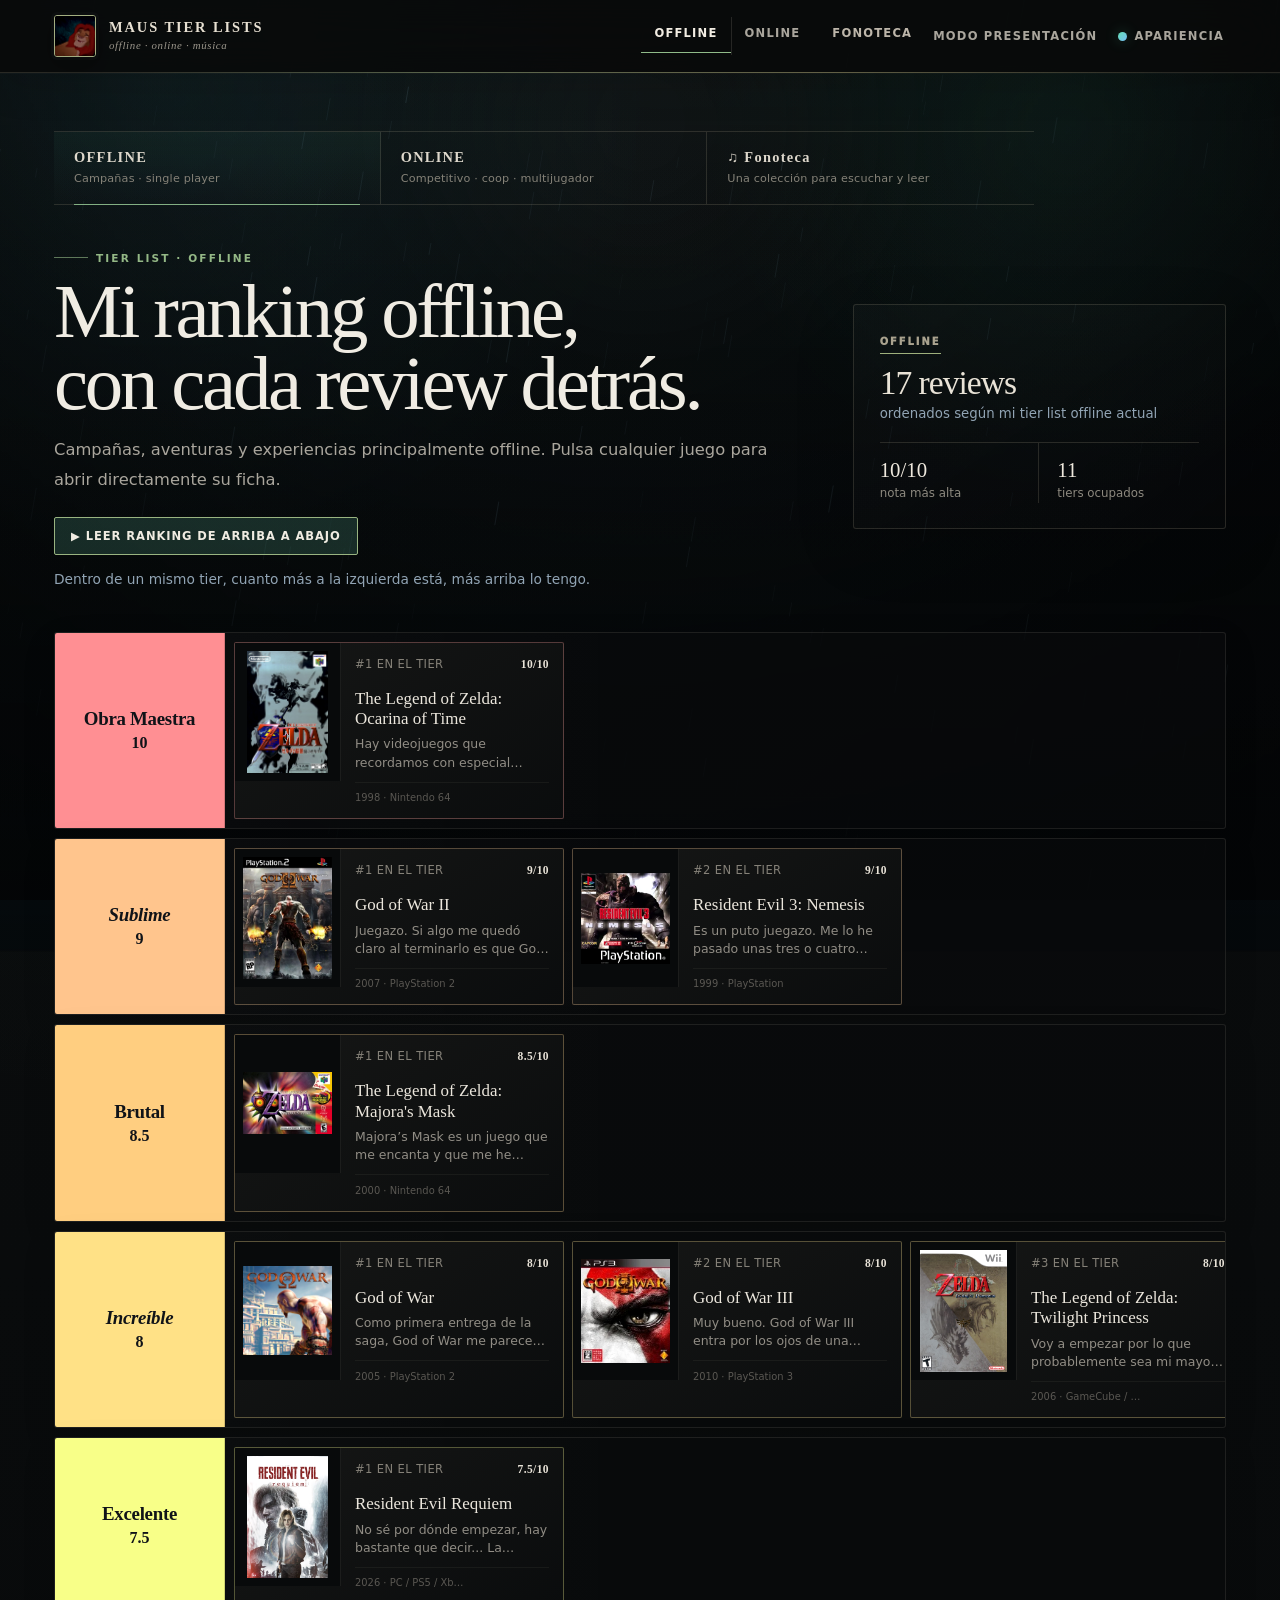
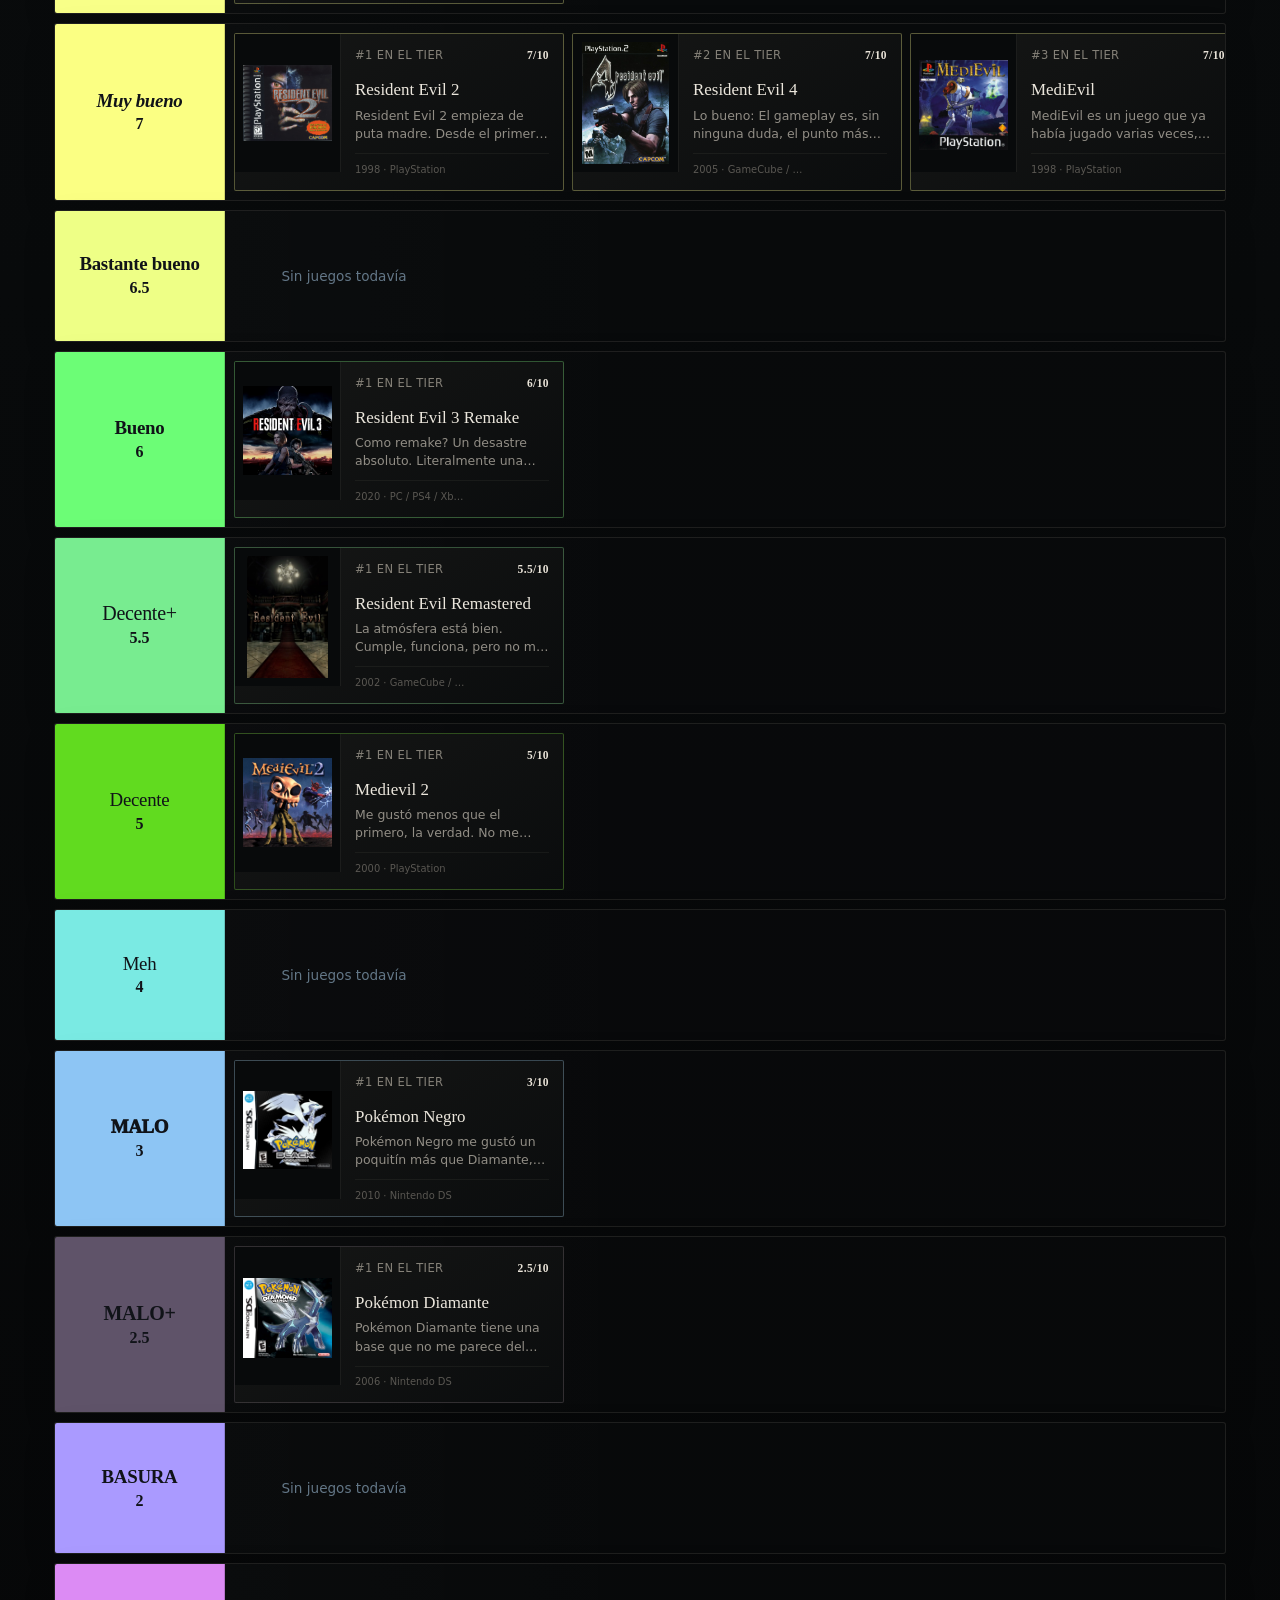
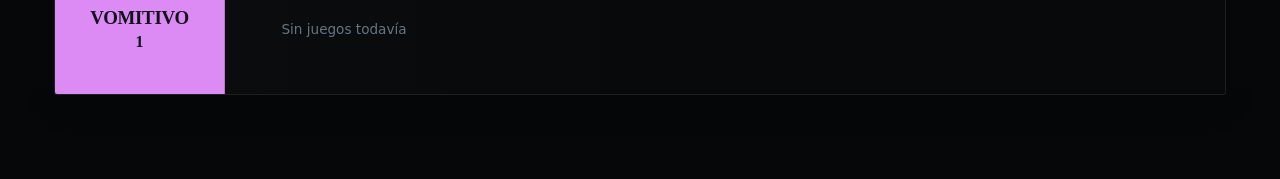
==== index.html @ ab33f016 "Editor: publica v5.6.26" ====
<!doctype html>
<html lang="es">
<head>
  <meta charset="utf-8">
  <meta name="viewport" content="width=device-width, initial-scale=1">
  <meta name="theme-color" content="#071018">
  <meta name="description" content="Videojuegos, críticas y músicas que se quedan conmigo.">

  <!-- Previsualización al compartir en WhatsApp, Discord, Telegram, etc. -->
  <meta property="og:title" content="Tier List de Maus">
  <meta property="og:description" content="Videojuegos, críticas y músicas que se quedan conmigo.">
  <meta property="og:type" content="website">
  <meta property="og:url" content="https://eqmaus.github.io/maus-tierlist/">
  <meta property="og:image" content="https://eqmaus.github.io/maus-tierlist/social-preview-v4.6.3.jpg">
  <meta property="og:image:url" content="https://eqmaus.github.io/maus-tierlist/social-preview-v4.6.3.jpg">
  <meta property="og:image:secure_url" content="https://eqmaus.github.io/maus-tierlist/social-preview-v4.6.3.jpg">
  <meta property="og:image:alt" content="Vista del ranking de videojuegos de la Tier List de Maus">
  <link rel="image_src" href="https://eqmaus.github.io/maus-tierlist/social-preview-v4.6.3.jpg">

  <meta name="twitter:card" content="summary_large_image">
  <meta name="twitter:title" content="Tier List de Maus">
  <meta name="twitter:description" content="Videojuegos, críticas y músicas que se quedan conmigo.">
  <meta name="twitter:image" content="https://eqmaus.github.io/maus-tierlist/social-preview-v4.6.3.jpg">
  <title>Tier List de Maus — v5.6.26</title>
  <script>
    // Comprueba la versión publicada sin usar la caché del navegador.
    // Si hay una build nueva, abre la misma página con ?v=X para forzar
    // un documento HTML fresco y conserva la sección actual (#tierlist, etc.).
    window.MAUS_BUILD_VERSION = '5.6.26';
    window.MAUS_CHECK_LATEST_BUILD = function () {
      var currentBuild = window.MAUS_BUILD_VERSION;
      var versionUrl = new URL('./version.json', document.baseURI);
      versionUrl.searchParams.set('_', Date.now().toString());

      return fetch(versionUrl.href, { cache: 'no-store' })
        .then(function (response) {
          if (!response.ok) throw new Error('No se pudo comprobar la versión');
          return response.json();
        })
        .then(function (data) {
          var latestBuild = data && String(data.version || '').trim();
          if (!/^\d+\.\d+\.\d+$/.test(latestBuild)) return;
          var currentParts = currentBuild.split('.').map(Number);
          var latestParts = latestBuild.split('.').map(Number);
          var difference = 0;
          for (var i = 0; i < 3 && !difference; i++) difference = latestParts[i] - currentParts[i];
          if (difference <= 0) return;
          // One attempt per target version, even when HTML caches lag behind.
          var params = new URL(window.location.href).searchParams;
          if (params.get('v') === latestBuild) return;
          try {
            if (sessionStorage.getItem('mausBuildReload') === latestBuild) return;
            sessionStorage.setItem('mausBuildReload', latestBuild);
          } catch (_) {}

          var target = new URL(window.location.href);
          target.searchParams.set('v', latestBuild);

          // Si ya estamos en esa URL pero el HTML sigue siendo antiguo,
          // añade un segundo parámetro único para evitar cualquier caché residual.
          if (target.href === window.location.href) {
            target.searchParams.set('_refresh', Date.now().toString());
          }

          window.location.replace(target.href);
        })
        .catch(function () {
          // Si la comprobación falla, la web sigue cargando con normalidad.
        });
    };

    window.MAUS_CHECK_LATEST_BUILD();
    window.addEventListener('pageshow', function (event) {
      if (event.persisted) window.MAUS_CHECK_LATEST_BUILD();
    });
  </script>
  <link rel="stylesheet" href="css/styles.css?v=5.6.26">
  <link rel="stylesheet" href="css/review-shared.css?v=5.6.26">
  <link rel="stylesheet" href="css/smash-music-sync.css?v=5.6.26">
  <link rel="stylesheet" href="css/effects.css?v=5.6.26">
  <link rel="stylesheet" href="css/music-library.css?v=5.6.26">
</head>
<body data-scene="default">
  <canvas id="stormCanvas" class="storm-canvas" aria-hidden="true"></canvas>
  <div id="stormFlash" class="storm-flash" aria-hidden="true"></div>
  <div id="sceneBackdrop" class="scene-backdrop" aria-hidden="true">
    <div class="scene-base"></div>
    <div class="scene-glow"></div>
  </div>
  <div id="sceneArt" class="scene-art" aria-hidden="true"></div>
  <div class="screen-vignette" aria-hidden="true"></div>

  <header class="site-header">
    <div class="header-inner">
      <a class="brand" href="#tierlist" aria-label="Ir a las tier lists">
        <img class="brand-mark" src="assets/brand/simba.jpg" alt="Simba">
        <span class="brand-copy"><strong>MAUS TIER LISTS</strong><small>offline · online</small></span>
      </a>
      <nav class="main-nav" aria-label="Navegación principal">
        <div class="catalog-nav">
          <a href="#tierlist" data-nav="offline" class="catalog-nav-offline">OFFLINE</a>
          <a href="#online" data-nav="online" class="catalog-nav-online">ONLINE</a>
        </div>
        <a href="#music" data-nav="music" class="nav-resonancias"><span class="nav-resonancias-mark" aria-hidden="true">◖◗</span> Fonoteca</a>
        <button id="presentationModeButton" class="nav-presentation-button" type="button">Modo presentación</button>
        <button id="appearanceButton" class="nav-appearance-button" type="button" aria-haspopup="dialog" aria-expanded="false">Apariencia</button>
      </nav>
      <button id="backgroundViewButton" class="background-view-button" type="button" aria-label="Ocultar interfaz y ver el fondo" title="Ver fondo" hidden>◫ <span>Ver fondo</span></button>
    </div>
  </header>

  <main id="app" class="app-shell" tabindex="-1"></main>

  <section id="appearancePopover" class="appearance-popover" hidden role="dialog" aria-modal="false" aria-labelledby="appearanceHeading">
    <div class="appearance-popover-head">
      <div>
        <small>INTERFAZ</small>
        <strong id="appearanceHeading">Apariencia</strong>
      </div>
      <button id="appearanceCloseButton" class="appearance-close-button" type="button" aria-label="Cerrar selector de apariencia">×</button>
    </div>
    <p>Elige una paleta. Los fondos y los colores propios de cada tier se mantienen.</p>
    <div class="appearance-options">
      <button class="appearance-option" type="button" data-ui-theme-choice="default" aria-pressed="false">
        <span class="appearance-preview appearance-preview-default" aria-hidden="true"><i></i><i></i><i></i></span>
        <span><strong>Original</strong><small>Petróleo oscuro · jade</small></span>
        <b>✓</b>
      </button>
      <button class="appearance-option" type="button" data-ui-theme-choice="black-red" aria-pressed="false">
        <span class="appearance-preview appearance-preview-red" aria-hidden="true"><i></i><i></i><i></i></span>
        <span><strong>Borgoña &amp; Marfil</strong><small>Vino profundo · marfil</small></span>
        <b>✓</b>
      </button>
      <button class="appearance-option" type="button" data-ui-theme-choice="blue-yellow" aria-pressed="false">
        <span class="appearance-preview appearance-preview-blue" aria-hidden="true"><i></i><i></i><i></i></span>
        <span><strong>Medianoche &amp; Oro</strong><small>Azul medianoche · oro viejo</small></span>
        <b>✓</b>
      </button>
    </div>
    <fieldset class="effects-settings" aria-describedby="effectsStatus">
      <legend>Efectos del fondo</legend>
      <div class="effects-options">
        <label class="effects-option"><input type="radio" name="effects-mode" value="full"><span>Completo</span></label>
        <label class="effects-option"><input type="radio" name="effects-mode" value="reduced"><span>Reducido</span></label>
        <label class="effects-option"><input type="radio" name="effects-mode" value="off"><span>Sin efectos</span></label>
      </div>
      <p id="effectsStatus" role="status" aria-live="polite"></p>
    </fieldset>
  </section>

  <button id="restoreUiButton" class="restore-ui-button" type="button" hidden>Devolver interfaz</button>

  <section id="presentationMode" class="presentation-mode" hidden aria-label="Tier list en modo presentación">
    <div class="presentation-stage">
      <header class="presentation-header">
        <div class="presentation-title-block">
          <span class="presentation-kicker">TIER LIST OFFLINE · EDICIÓN DE MAUS</span>
          <h1>Mi ranking de videojuegos offline</h1>
          <p>Campañas, aventuras y experiencias principalmente offline.</p>
        </div>
        <div class="presentation-actions">
          <button id="presentationFullscreenButton" class="presentation-ghost-button" type="button">⛶ Pantalla completa</button>
          <button id="presentationCloseButton" class="presentation-close-button" type="button">Salir</button>
        </div>
      </header>
      <div id="presentationStats" class="presentation-stats" aria-label="Resumen del ranking"></div>
      <div id="presentationTiers" class="presentation-tiers"></div>
      <footer class="presentation-footer">
        <span>Dentro de cada tier, el orden va de izquierda a derecha.</span>
        <span>Pulsa una portada para abrir su review.</span>
      </footer>
    </div>
  </section>

  <section id="player" class="music-widget" hidden aria-label="Tema musical del juego">
    <strong id="playerTitle" class="music-widget-title">—</strong>
    <small id="playerGame" class="music-widget-game">—</small>
    <div class="music-widget-progress">
      <input id="playerSeek" class="range music-seek-range" type="range" min="0" max="1000" step="1" value="0" aria-label="Posición de la canción">
      <div class="music-widget-times" aria-label="Tiempo de reproducción"><span id="playerCurrentTime">0:00</span><span class="music-time-separator" aria-hidden="true">/</span><span id="playerDuration">0:00</span></div>
    </div>
    <label class="music-widget-volume">
      <span>Volumen</span>
      <input id="playerVolume" class="range volume-range" type="range" min="0" max="100" value="52" aria-label="Volumen">
    </label>
    <button id="mobileMusicToggleButton" class="mobile-music-toggle-button" type="button" aria-pressed="false">▶ Reproducir</button>
    <button id="themeInfoButton" class="theme-info-button" type="button">Información de la música</button>
    <audio id="audio" preload="metadata" loop></audio>
  </section>

  <div id="themeInfoModal" class="theme-info-modal" hidden>
    <section class="theme-info-panel" role="dialog" aria-modal="true" aria-labelledby="themeInfoHeading">
      <button id="themeInfoClose" class="theme-info-close" type="button" aria-label="Cerrar información de la música">×</button>
      <div id="themeInfoContent"></div>
    </section>
  </div>

  <div id="saveToast" class="save-toast" hidden>Guardado</div>

  <script src="js/content-model.js?v=5.6.26"></script>
  <script src="js/content-data.js?v=5.6.26"></script>
  <script src="js/music-library.js?v=5.6.26"></script>
  <script src="js/effects.js?v=5.6.26"></script>
  <script src="js/site-data.js?v=5.6.26"></script>
  <script src="js/theme-music.js?v=5.6.26"></script>
  <script src="js/review-renderer.js?v=5.6.26"></script>
  <script src="js/smash-music-sync.js?v=5.6.26"></script>
  <script src="https://challenges.cloudflare.com/turnstile/v0/api.js?render=explicit" async defer></script>
  <script src="js/app.js?v=5.6.26"></script>
  <script src="js/storm.js?v=5.6.26"></script>
</body>
</html>
---- css/styles.css ----
:root {
  --bg:#071018;
  --bg2:#0a151f;
  --panel:rgba(8,20,30,.78);
  --panel-strong:rgba(8,20,30,.94);
  --panel-soft:rgba(11,26,38,.7);
  --text:#f5f8fb;
  --muted:#91a4b4;
  --faint:#637787;
  --border:rgba(142,185,210,.17);
  --border-strong:rgba(255,255,255,.12);
  --accent:#64dfb4;
  --accent2:#77bdf6;
  --shadow:0 28px 90px rgba(0,0,0,.28);
  --radius:22px;
  --max:1220px;
  --player-h:94px;
  --scene-a:rgba(79,156,188,.13);
  --scene-b:rgba(78,224,179,.10);
}
*{box-sizing:border-box}
html{scroll-behavior:smooth}
body{margin:0;min-width:320px;min-height:100vh;color:var(--text);background:linear-gradient(180deg,#071018,#040a0f);font-family:Inter,ui-sans-serif,system-ui,-apple-system,BlinkMacSystemFont,"Segoe UI",sans-serif;overflow-x:hidden}
body.player-visible{padding-bottom:calc(var(--player-h) + 28px)}
button,input{font:inherit} button{color:inherit} a{color:inherit;text-decoration:none} ::selection{background:rgba(100,223,180,.22)}

.storm-canvas,.storm-flash,.scene-backdrop,.scene-art,.screen-vignette{position:fixed;inset:0;width:100%;height:100%;pointer-events:none}
.storm-canvas{z-index:-7;opacity:.55}
.storm-flash{z-index:-3;background:rgba(var(--flash-rgb,140,210,255),.13);opacity:0}.storm-flash.flash-now{animation:flash .5s ease-out}
@keyframes flash{0%{opacity:0}14%{opacity:.4}30%{opacity:.06}48%{opacity:.22}100%{opacity:0}}
.scene-backdrop{z-index:-6;opacity:.86;transition:opacity .55s ease,filter .55s ease}.scene-base,.scene-glow{position:absolute;inset:0}.scene-base{background:radial-gradient(circle at 16% 12%,var(--scene-a),transparent 34%),radial-gradient(circle at 80% 18%,var(--scene-b),transparent 26%),linear-gradient(180deg,rgba(4,10,15,.08),rgba(3,8,12,.56))}.scene-glow{mix-blend-mode:screen;filter:blur(40px);background:radial-gradient(circle at 50% 18%,rgba(255,255,255,.05),transparent 24%)}
.scene-art{z-index:-5;opacity:0;transition:opacity .5s ease}.scene-art svg,.scene-art .scene-photo{width:100%;height:100%;display:block}.scene-art svg{opacity:.9;filter:drop-shadow(0 20px 40px rgba(0,0,0,.3))}.scene-art .scene-photo{object-fit:cover;object-position:center center;opacity:.78;filter:saturate(1.08) contrast(1.04) brightness(.68)}.scene-active .scene-art{opacity:.98}
.screen-vignette{z-index:-2;background:linear-gradient(180deg,rgba(3,9,14,.16),rgba(3,9,14,.44)),radial-gradient(circle at 50% 18%,transparent 0 32%,rgba(0,0,0,.34) 88%)}

.site-header{position:sticky;top:0;z-index:40;border-bottom:1px solid rgba(255,255,255,.055);background:rgba(4,11,17,.72);backdrop-filter:blur(18px) saturate(130%)}
.header-inner{max-width:var(--max);margin:0 auto;padding:13px 24px;display:flex;align-items:center;gap:28px}.brand{display:inline-flex;align-items:center;gap:10px}.brand-mark{width:38px;height:38px;border-radius:12px;display:block;object-fit:cover;object-position:center;background:linear-gradient(145deg,rgba(100,223,180,.16),rgba(119,189,246,.07));border:1px solid rgba(100,223,180,.26);box-shadow:0 6px 18px rgba(0,0,0,.18)}.brand-copy{display:flex;flex-direction:column;line-height:1.02}.brand-copy strong{font-size:.78rem;letter-spacing:.16em}.brand-copy small{margin-top:4px;color:var(--muted)}
.main-nav{margin-left:auto;display:flex;align-items:center;gap:6px}.main-nav a{padding:10px 13px;border-radius:11px;color:var(--muted);font-size:.93rem;transition:.16s ease}.main-nav a:hover,.main-nav a.is-active{color:#fff;background:rgba(255,255,255,.05)}.main-nav a.is-active{box-shadow:inset 0 -2px var(--accent)}

.app-shell{position:relative;z-index:1;max-width:var(--max);margin:0 auto;padding:44px 24px 84px;outline:none}.page{animation:pageIn .28s ease both}@keyframes pageIn{from{opacity:0;transform:translateY(6px)}to{opacity:1;transform:none}}
.eyebrow{display:inline-flex;align-items:center;gap:8px;color:#91c9ee;font-size:.7rem;font-weight:850;letter-spacing:.17em;text-transform:uppercase}.eyebrow:before{content:"";width:20px;height:1px;background:currentColor;opacity:.55}
.page-title{margin:12px 0 14px;max-width:920px;font-size:clamp(2.8rem,6vw,5.9rem);line-height:.92;letter-spacing:-.055em}.page-lead{max-width:760px;margin:0;color:#a6b5c1;font-size:1.07rem;line-height:1.75}

.tier-hero{display:grid;grid-template-columns:minmax(0,1.1fr) minmax(280px,.55fr);gap:34px;align-items:end;margin-bottom:34px}.tier-hero-panel{border:1px solid var(--border);background:linear-gradient(155deg,rgba(13,28,40,.82),rgba(7,17,25,.72));border-radius:22px;padding:22px;box-shadow:var(--shadow)}.tier-hero-panel strong{display:block;font-size:2rem;letter-spacing:-.03em}.tier-hero-panel small{display:block;color:var(--muted);margin-top:4px}.hero-stat-grid{display:grid;grid-template-columns:repeat(2,1fr);gap:10px;margin-top:18px}.hero-stat{padding:14px;border-radius:14px;background:rgba(255,255,255,.035);border:1px solid rgba(255,255,255,.055)}.hero-stat b{display:block;font-size:1.3rem}.hero-stat span{font-size:.74rem;color:var(--muted)}

.tier-list{display:grid;gap:12px}.tier-row{--tier:#888;display:grid;grid-template-columns:170px minmax(0,1fr);min-height:132px;border-radius:20px;overflow:hidden;border:1px solid rgba(255,255,255,.07);background:rgba(5,13,20,.73);box-shadow:0 18px 50px rgba(0,0,0,.16)}.tier-label{display:flex;flex-direction:column;align-items:center;justify-content:center;text-align:center;padding:18px 14px;background:color-mix(in srgb,var(--tier) 88%,#ffffff 12%);color:#101318;text-shadow:0 1px rgba(255,255,255,.22)}.tier-label strong{font-size:1.22rem;line-height:1.05}.tier-label span{margin-top:5px;font-weight:850}.tier-font-masterpiece{font-family:Georgia,serif;font-weight:900}.tier-font-sublime,.tier-font-incredible{font-family:Georgia,serif;font-style:italic}.tier-font-brutal{font-family:Georgia,serif;font-weight:900;letter-spacing:.03em}.tier-font-excellent{font-family:Georgia,serif}.tier-font-bad{font-weight:950;letter-spacing:.05em;text-transform:uppercase}.tier-custom-font-serif{font-family:Georgia,'Times New Roman',serif}.tier-custom-font-sans{font-family:Arial,Helvetica,sans-serif}.tier-custom-font-rounded{font-family:'Trebuchet MS',Arial,sans-serif}.tier-custom-font-mono{font-family:Consolas,'Courier New',monospace}
.tier-games{display:flex;gap:10px;align-items:stretch;padding:11px;overflow-x:auto;scrollbar-width:thin;scrollbar-color:rgba(255,255,255,.12) transparent}.tier-card{position:relative;flex:0 0 235px;min-height:108px;text-align:left;border:1px solid color-mix(in srgb,var(--tier) 34%,rgba(255,255,255,.08));border-radius:15px;background:linear-gradient(155deg,rgba(17,31,43,.92),rgba(8,18,27,.88));padding:15px 15px 14px;cursor:pointer;overflow:hidden;box-shadow:inset 0 0 0 1px rgba(255,255,255,.02),0 18px 50px rgba(0,0,0,.16);transition:transform .16s ease,border-color .16s ease,background .16s ease,box-shadow .16s ease}.tier-card:before{display:none}.tier-card:hover{transform:translateY(-3px);border-color:color-mix(in srgb,var(--tier) 52%,rgba(255,255,255,.12));box-shadow:inset 0 0 0 1px rgba(255,255,255,.03),0 14px 34px rgba(0,0,0,.18)}.tier-card:active{transform:translateY(-1px) scale(.99)}.tier-card-rank{display:flex;align-items:center;justify-content:space-between;gap:10px;color:var(--muted);font-size:.72rem}.tier-card-score{color:#fff;font-weight:900}.tier-card h3{position:relative;z-index:1;margin:20px 0 0;font-size:1rem;line-height:1.2}.tier-card p{position:relative;z-index:1;margin:7px 0 0;color:var(--muted);font-size:.78rem;line-height:1.45;display:-webkit-box;-webkit-line-clamp:2;-webkit-box-orient:vertical;overflow:hidden}.tier-empty{display:grid;place-items:center;min-width:220px;color:var(--faint);font-size:.85rem}

.library-top{display:flex;align-items:end;justify-content:space-between;gap:22px;margin-bottom:22px}.library-toolbar{display:flex;gap:10px;align-items:center}.search-field{position:relative}.search-field input{width:min(390px,70vw);height:46px;border-radius:14px;border:1px solid var(--border);background:rgba(5,14,22,.72);color:#fff;padding:0 15px;outline:none;transition:.16s}.search-field input:focus{border-color:rgba(100,223,180,.5);box-shadow:0 0 0 3px rgba(100,223,180,.08)}.library-count{color:var(--muted);font-size:.84rem}.game-grid{display:grid;grid-template-columns:repeat(3,minmax(0,1fr));gap:14px}.game-card{--tier:#888;border:1px solid rgba(255,255,255,.07);border-radius:19px;background:linear-gradient(155deg,rgba(14,29,41,.88),rgba(7,17,25,.82));overflow:hidden;min-height:245px;box-shadow:0 18px 50px rgba(0,0,0,.14)}.game-card button{position:relative;width:100%;height:100%;min-height:245px;border:0;background:transparent;text-align:left;padding:20px;cursor:pointer}.game-card button:before{display:none}.game-score{display:flex;align-items:baseline;gap:4px}.game-score b{font-size:2.4rem;line-height:1}.game-score small{color:var(--muted)}.game-tier{display:inline-block;margin-top:8px;color:var(--tier);font-size:.78rem;font-weight:850}.game-card h3{margin:26px 0 9px;font-size:1.3rem;line-height:1.18}.game-card p{margin:0;color:var(--muted);line-height:1.6;font-size:.9rem;display:-webkit-box;-webkit-line-clamp:4;-webkit-box-orient:vertical;overflow:hidden}.card-arrow{position:absolute;top:17px;right:18px;color:var(--muted);font-size:1.15rem;transition:.16s}.game-card:hover .card-arrow{color:#fff;transform:translate(2px,-2px)}

.detail-top{display:flex;align-items:center;justify-content:space-between;gap:18px;margin-bottom:20px}.back-button{border:0;background:transparent;color:#acc0ce;padding:0;cursor:pointer;font-weight:750}.back-button:hover{color:#fff}.detail-hero{--tier:#888;position:relative;overflow:hidden;border:1px solid color-mix(in srgb,var(--tier) 45%,rgba(255,255,255,.07));border-radius:26px;padding:36px 38px 34px;background:linear-gradient(145deg,rgba(8,21,31,.74),rgba(6,14,22,.62));box-shadow:var(--shadow)}.detail-hero>*{position:relative;z-index:1}.detail-hero h1{margin:12px 0 14px;max-width:900px;font-size:clamp(3rem,7vw,6.6rem);line-height:.88;letter-spacing:-.06em}.detail-scoreline{display:flex;flex-wrap:wrap;align-items:center;gap:10px}.score-badge,.tier-badge,.music-badge{display:inline-flex;align-items:center;gap:7px;border-radius:999px;padding:9px 12px;border:1px solid rgba(255,255,255,.09);background:rgba(255,255,255,.035);font-size:.82rem}.score-badge strong{font-size:1rem}.tier-badge{color:var(--tier);border-color:color-mix(in srgb,var(--tier) 40%,rgba(255,255,255,.06))}.music-badge{color:#a7d7c6}
.detail-grid{display:grid;grid-template-columns:minmax(0,1fr) 280px;gap:20px;margin-top:20px}.review-card,.side-card{border:1px solid rgba(255,255,255,.07);border-radius:20px;background:linear-gradient(180deg,rgba(7,18,27,.78),rgba(6,15,22,.68));box-shadow:0 18px 50px rgba(0,0,0,.14)}.review-card{padding:26px 26px 30px}.review-card-head{display:flex;align-items:center;justify-content:space-between;gap:16px;margin-bottom:20px}.review-card h2{margin:5px 0 0;font-size:1.65rem}
.review-layout{display:grid;gap:18px}
.review-section{border:1px solid rgba(255,255,255,.06);border-radius:18px;background:linear-gradient(180deg,rgba(255,255,255,.018),rgba(255,255,255,.01));padding:18px 18px 16px;box-shadow:inset 0 1px rgba(255,255,255,.02)}
.review-section-head{display:inline-flex;align-items:center;gap:8px;margin-bottom:12px;font-size:.74rem;font-weight:900;letter-spacing:.14em;text-transform:uppercase;color:#9fc1d6}
.review-section-head::before{content:'';display:block;width:22px;height:1px;background:linear-gradient(90deg,var(--tier),transparent)}
.review-copy{font-size:1.02rem;line-height:1.9;color:#dce5eb}
.review-copy p{margin:0 0 1.05em}
.review-copy p:last-child{margin-bottom:0}
.review-copy strong{color:#fff}
.review-copy em{color:#f0f4f7}
.review-quote{margin:2px 0;border:1px solid color-mix(in srgb,var(--tier) 24%, rgba(255,255,255,.06));border-radius:18px;padding:18px 18px 16px;background:linear-gradient(135deg, color-mix(in srgb, var(--tier) 14%, rgba(255,255,255,.02)), rgba(255,255,255,.01))}
.review-quote span,.review-verdict span{display:block;margin-bottom:10px;font-size:.74rem;font-weight:900;letter-spacing:.14em;text-transform:uppercase;color:#9fc1d6}
.review-quote blockquote{margin:0;color:#fff;font-size:1.2rem;line-height:1.5;font-weight:700}
.review-verdict{border:1px solid color-mix(in srgb,var(--tier) 34%, rgba(255,255,255,.08));border-radius:20px;padding:19px 18px;background:radial-gradient(circle at 85% 20%, color-mix(in srgb,var(--tier) 18%, transparent), transparent 24%),linear-gradient(180deg,rgba(255,255,255,.03),rgba(255,255,255,.012));box-shadow:0 12px 30px rgba(0,0,0,.12)}
.review-verdict-body{display:block;font-size:1.3rem;line-height:1.45;color:#fff;font-weight:700}.review-verdict-body strong{display:inline;font-size:inherit;line-height:inherit;color:inherit;font-weight:900}
.review-edit-wrap{display:grid;gap:10px}
.review-edit-wrap label{display:grid;gap:9px;font-weight:700;color:#dce6ed}
.review-edit-wrap small{color:var(--muted)}
.review-edit-textarea{min-height:460px;width:100%;resize:vertical;border-radius:18px;border:1px solid rgba(255,255,255,.08);background:rgba(255,255,255,.025);padding:16px 18px;color:#eef7fb;font:inherit;line-height:1.7;outline:none}
.review-edit-textarea:focus{border-color:color-mix(in srgb,var(--tier) 60%, rgba(255,255,255,.2));box-shadow:0 0 0 4px rgba(92,224,178,.12)}
.spoiler-review{border:1px solid rgba(255,211,123,.16);border-radius:15px;overflow:hidden;background:rgba(255,211,123,.035)}.spoiler-review summary{list-style:none;cursor:pointer;padding:16px 17px;color:#ffd98c;font-weight:800}.spoiler-review summary::-webkit-details-marker{display:none}.spoiler-review .review-copy{padding:0 17px 17px}.side-stack{display:grid;gap:12px;align-content:start}.side-card{padding:18px}.side-card h3{margin:0 0 14px;font-size:.72rem;letter-spacing:.15em;color:var(--muted);text-transform:uppercase}.big-score{font-size:4.5rem;line-height:.85;font-weight:950;letter-spacing:-.06em}.big-score small{font-size:1rem;color:var(--muted);letter-spacing:0}.side-tier{display:block;margin-top:11px;color:var(--tier);font-size:1.25rem}.rank-nav{display:grid;gap:8px}.rank-nav button{width:100%;border:1px solid rgba(255,255,255,.07);border-radius:12px;background:rgba(255,255,255,.025);padding:11px 12px;text-align:left;cursor:pointer;color:#dce6ed}.rank-nav button:hover{background:rgba(255,255,255,.055)}.rank-nav small{display:block;color:var(--muted);margin-bottom:3px}

.global-player{position:fixed;left:12px;right:12px;bottom:12px;z-index:60;min-height:var(--player-h);border:1px solid rgba(130,201,178,.22);border-radius:20px;background:rgba(5,15,22,.9);backdrop-filter:blur(22px) saturate(135%);box-shadow:0 20px 70px rgba(0,0,0,.38)}.player-inner{max-width:var(--max);min-height:var(--player-h);margin:0 auto;padding:13px 18px;display:grid;grid-template-columns:auto minmax(190px,.8fr) minmax(260px,1.2fr) 190px;gap:18px;align-items:center}.player-toggle{width:54px;height:54px;border-radius:50%;border:1px solid rgba(100,223,180,.26);background:linear-gradient(145deg,#4bd19f,#2e8f72);color:#04130e;font-weight:950;cursor:pointer;box-shadow:0 10px 28px rgba(60,210,162,.16)}.player-copy{min-width:0}.player-copy span{display:block;color:#8fb4a8;font-size:.64rem;font-weight:850;letter-spacing:.14em}.player-copy strong{display:block;margin-top:4px;white-space:nowrap;overflow:hidden;text-overflow:ellipsis}.player-copy small{display:block;color:var(--muted);white-space:nowrap;overflow:hidden;text-overflow:ellipsis}.player-progress-wrap{min-width:0}.range{width:100%;accent-color:#5bd8ad}.player-times{display:flex;justify-content:space-between;color:var(--muted);font-size:.68rem;margin-top:4px}.player-volume{display:flex;align-items:center;gap:8px}.icon-button{border:0;background:transparent;min-width:40px;min-height:40px;border-radius:10px;cursor:pointer}.icon-button:hover{background:rgba(255,255,255,.05)}
.audio-gate{position:fixed;inset:0;z-index:100;display:grid;place-items:center;padding:20px;background:rgba(2,7,11,.72);backdrop-filter:blur(12px)}.audio-gate[hidden]{display:none!important}.audio-gate-card{position:relative;max-width:470px;border:1px solid var(--border);border-radius:22px;background:rgba(8,20,30,.96);padding:28px;box-shadow:var(--shadow)}.audio-gate-close{position:absolute;right:14px;top:12px;width:38px;height:38px;border:0;border-radius:10px;background:rgba(255,255,255,.04);color:#9eafbb;font-size:1.45rem;cursor:pointer}.audio-gate-close:hover{background:rgba(255,255,255,.08);color:#fff}.audio-gate-actions{display:flex;flex-wrap:wrap;gap:10px;margin-top:18px}.secondary-button{border:1px solid rgba(255,255,255,.09);border-radius:13px;padding:12px 17px;background:rgba(255,255,255,.04);color:#dce7ed;font-weight:800;cursor:pointer}.secondary-button:hover{background:rgba(255,255,255,.075)}.audio-gate-card h2{margin:10px 0 8px;font-size:2rem}.audio-gate-card p{color:var(--muted);line-height:1.65}.primary-button{border:0;border-radius:13px;padding:12px 17px;background:linear-gradient(135deg,#70e8c0,#4ccca2);color:#03120e;font-weight:850;cursor:pointer}.empty-state{grid-column:1/-1;border:1px dashed var(--border);border-radius:18px;padding:30px;color:var(--muted);text-align:center}

@media(max-width:920px){.tier-hero{grid-template-columns:1fr}.game-grid{grid-template-columns:repeat(2,minmax(0,1fr))}.detail-grid{grid-template-columns:1fr}.side-stack{grid-template-columns:repeat(2,minmax(0,1fr))}.player-inner{grid-template-columns:auto minmax(150px,1fr) minmax(180px,1.2fr)}.player-volume{display:none}}
@media(max-width:700px){.header-inner{padding:12px 16px}.brand-copy strong{font-size:.72rem}.main-nav a{padding:9px 10px}.app-shell{padding:30px 14px 72px}.page-title{font-size:clamp(2.5rem,13vw,4rem)}.tier-row{grid-template-columns:100px minmax(0,1fr)}.tier-label{padding:14px 8px}.tier-label strong{font-size:.95rem}.tier-card{flex-basis:210px}.game-grid{grid-template-columns:1fr}.library-top{align-items:stretch;flex-direction:column}.search-field input{width:100%}.detail-hero{padding:28px 20px}.detail-hero h1{font-size:clamp(2.6rem,13vw,4.7rem)}.review-card{padding:20px 18px}.review-section,.review-quote,.review-verdict{padding:16px}.review-quote blockquote{font-size:1.08rem}.review-verdict strong{font-size:1.15rem}.review-edit-textarea{min-height:320px}.side-stack{grid-template-columns:1fr}.player-inner{grid-template-columns:auto minmax(0,1fr);gap:12px}.player-progress-wrap{grid-column:1/-1}.global-player{left:7px;right:7px;bottom:7px}.player-inner{padding:10px 12px}.player-toggle{width:46px;height:46px}.scene-art svg{opacity:.55}.scene-art .scene-photo{opacity:.6}}
@media(prefers-reduced-motion:reduce){*,*:before,*:after{scroll-behavior:auto!important;animation:none!important;transition:none!important}}

body[data-scene="re3-og"]{--scene-a:rgba(154,29,37,.3);--scene-b:rgba(49,116,82,.14)}
body[data-scene="re3-remake"]{--scene-a:rgba(183,61,39,.31);--scene-b:rgba(242,139,80,.16)}
body[data-scene="re2-og"]{--scene-a:rgba(45,87,149,.23);--scene-b:rgba(160,33,45,.08)}
body[data-scene="re1-remaster"]{--scene-a:rgba(51,79,61,.2);--scene-b:rgba(139,99,48,.12)}
body[data-scene="re4-og"]{--scene-a:rgba(122,75,30,.22);--scene-b:rgba(180,111,58,.1)}
body[data-scene="re9"]{--scene-a:rgba(101,31,49,.22);--scene-b:rgba(87,67,138,.14)}
body[data-scene="gow1"]{--scene-a:rgba(206,121,66,.21);--scene-b:rgba(126,86,39,.15)}
body[data-scene="gow2"]{--scene-a:rgba(93,126,241,.18);--scene-b:rgba(238,196,124,.13)}
body[data-scene="gow3"]{--scene-a:rgba(176,63,39,.22);--scene-b:rgba(219,177,104,.1)}
body[data-scene="majoras-mask"]{--scene-a:rgba(137,88,202,.22);--scene-b:rgba(220,126,73,.1)}
body[data-scene="twilight-princess"]{--scene-a:rgba(63,104,187,.2);--scene-b:rgba(81,174,195,.09)}
body[data-scene="sotc"]{--scene-a:rgba(133,170,142,.17);--scene-b:rgba(206,194,139,.08)}
body[data-scene="medievil"]{--scene-a:rgba(83,154,102,.2);--scene-b:rgba(119,78,181,.1)}
body[data-scene="pokemon-diamond"]{--scene-a:rgba(78,151,238,.2);--scene-b:rgba(210,236,255,.08)}
body[data-scene="pokemon-black"]{--scene-a:rgba(90,98,112,.2);--scene-b:rgba(70,121,224,.09)}
.tier-font-very-good{font-family:Georgia,serif;font-style:italic}.tier-font-quite-good{font-weight:750}.tier-font-good{font-weight:720}.tier-font-decent{font-weight:650}.tier-font-meh{font-weight:500;letter-spacing:.02em}

/* ===== MODO EDICIÓN PRIVADO ===== */
.edit-lock-button{
  margin-left:8px;
  min-height:40px;
  display:inline-flex;
  align-items:center;
  gap:8px;
  padding:0 13px;
  border-radius:12px;
  border:1px solid rgba(255,255,255,.08);
  background:rgba(255,255,255,.035);
  color:#9fb1bf;
  cursor:pointer;
  transition:.16s ease;
}
.edit-lock-button:hover{color:#fff;background:rgba(255,255,255,.065);border-color:rgba(255,255,255,.13)}
.edit-lock-button.is-unlocked{color:#07130f;background:linear-gradient(135deg,#72e8c0,#4bcba2);border-color:rgba(112,232,192,.7);font-weight:850;box-shadow:0 8px 28px rgba(70,205,162,.16)}

.admin-gate{
  position:fixed;
  inset:0;
  z-index:140;
  display:grid;
  place-items:center;
  padding:20px;
  background:rgba(2,7,11,.78);
  backdrop-filter:blur(15px) saturate(120%);
}
.admin-gate[hidden],.edit-toolbar[hidden],.save-toast[hidden]{display:none!important}
.admin-gate-card{
  position:relative;
  width:min(460px,100%);
  padding:30px;
  border:1px solid rgba(121,203,176,.22);
  border-radius:24px;
  background:linear-gradient(155deg,rgba(10,24,34,.98),rgba(5,14,21,.98));
  box-shadow:0 32px 110px rgba(0,0,0,.48),inset 0 1px rgba(255,255,255,.05);
}
.admin-gate-card h2{margin:12px 0 8px;font-size:2.2rem;letter-spacing:-.04em}
.admin-gate-card p{margin:0 0 22px;color:var(--muted);line-height:1.65}
.admin-close{position:absolute;right:15px;top:13px;width:38px;height:38px;border:0;border-radius:10px;background:rgba(255,255,255,.04);color:#9eafbb;font-size:1.45rem;cursor:pointer}.admin-close:hover{background:rgba(255,255,255,.08);color:#fff}
.admin-password-field{display:grid;gap:8px;margin-bottom:12px}.admin-password-field span{font-size:.75rem;color:#a9bbc8;font-weight:800;letter-spacing:.08em;text-transform:uppercase}.admin-password-field input{width:100%;height:48px;border-radius:13px;border:1px solid var(--border);background:rgba(3,10,16,.78);color:#fff;padding:0 14px;outline:none}.admin-password-field input:focus{border-color:rgba(100,223,180,.6);box-shadow:0 0 0 3px rgba(100,223,180,.08)}
.admin-error{min-height:22px;color:#ff9d9d;font-size:.84rem;margin:4px 0 10px}

.edit-toolbar{
  position:fixed;
  left:50%;
  top:74px;
  z-index:70;
  transform:translateX(-50%);
  width:min(860px,calc(100vw - 28px));
  display:flex;
  align-items:center;
  justify-content:space-between;
  gap:18px;
  padding:11px 13px 11px 16px;
  border:1px solid rgba(100,223,180,.28);
  border-radius:16px;
  background:rgba(6,19,27,.93);
  backdrop-filter:blur(18px);
  box-shadow:0 18px 60px rgba(0,0,0,.3);
}
.edit-toolbar>span{display:flex;align-items:center;gap:10px;min-width:0}.edit-toolbar b{color:#6fe0b8;white-space:nowrap}.edit-toolbar small{color:var(--muted);overflow:hidden;text-overflow:ellipsis;white-space:nowrap}.edit-toolbar-actions{display:flex;gap:8px}.edit-toolbar button{border:1px solid rgba(255,255,255,.08);border-radius:10px;background:rgba(255,255,255,.04);padding:8px 11px;color:#dce7ed;cursor:pointer;white-space:nowrap}.edit-toolbar button:hover{background:rgba(255,255,255,.075)}
body.edit-mode .app-shell{padding-top:82px}

.save-toast{
  position:fixed;
  right:22px;
  bottom:22px;
  z-index:160;
  padding:11px 14px;
  border:1px solid rgba(100,223,180,.26);
  border-radius:12px;
  background:rgba(6,24,18,.94);
  color:#aaf0d4;
  font-size:.84rem;
  font-weight:800;
  box-shadow:0 16px 48px rgba(0,0,0,.3);
  opacity:0;
  transform:translateY(8px);
  transition:.2s ease;
}
.save-toast.show{opacity:1;transform:none}

body.edit-mode [contenteditable="true"]{outline:1px dashed rgba(100,223,180,.42);outline-offset:4px;border-radius:5px;cursor:text}
body.edit-mode [contenteditable="true"]:focus{outline:2px solid rgba(100,223,180,.68);background:rgba(100,223,180,.07)}
.title-editor{
  width:100%;
  border:1px dashed rgba(100,223,180,.42);
  border-radius:14px;
  background:rgba(3,11,17,.38);
  color:#fff;
  font:inherit;
  font-size:inherit;
  font-weight:inherit;
  letter-spacing:inherit;
  line-height:inherit;
  padding:8px 12px;
  outline:none;
}
.title-editor:focus{border-style:solid;border-color:rgba(100,223,180,.7);box-shadow:0 0 0 4px rgba(100,223,180,.07)}
.score-editor{border:0;background:transparent;color:#fff;font-weight:900;outline:none;cursor:pointer}.score-editor option{background:#0b1822;color:#fff}
.review-edit-wrap{display:grid;gap:8px}.review-edit-wrap label{display:grid;gap:9px;color:#b4c4cf;font-size:.76rem;font-weight:850;letter-spacing:.08em;text-transform:uppercase}.review-edit-textarea{width:100%;min-height:520px;resize:vertical;border:1px solid rgba(100,223,180,.24);border-radius:15px;background:rgba(3,10,16,.55);color:#e7eef2;padding:17px 18px;font:inherit;font-size:.98rem;line-height:1.72;outline:none;white-space:pre-wrap}.review-edit-textarea:focus{border-color:rgba(100,223,180,.58);box-shadow:0 0 0 4px rgba(100,223,180,.06)}.review-edit-wrap>small,.edit-hint{display:block;color:var(--muted);font-size:.76rem;line-height:1.45;margin-top:8px}

@media(max-width:760px){
  .edit-lock-button span{display:none}
  .edit-lock-button{padding:0 11px}
  .edit-toolbar{top:auto;bottom:10px;flex-direction:column;align-items:stretch;gap:9px}
  .edit-toolbar>span{justify-content:center}.edit-toolbar small{display:none}.edit-toolbar-actions{display:grid;grid-template-columns:1fr 1fr}
  body.edit-mode .app-shell{padding-top:44px;padding-bottom:150px}
  body.edit-mode.player-visible .global-player{bottom:105px}
  .review-edit-textarea{min-height:420px}
}

/* ===== v3 interactive editorial layer ===== */
.hero-actions{display:flex;flex-wrap:wrap;gap:10px;margin-top:22px}
.tier-card{display:grid;grid-template-columns:106px minmax(0,1fr);gap:14px;align-items:stretch;padding:0;flex-basis:330px;min-height:138px}
.tier-cover{width:106px;height:138px;min-height:138px;object-fit:contain;object-position:center;display:block;border-right:1px solid rgba(255,255,255,.06);padding:8px;background:linear-gradient(180deg,rgba(255,255,255,.03),rgba(255,255,255,.012));filter:saturate(1) contrast(1.03)}
.cover-fallback{display:grid;place-items:center;background:linear-gradient(145deg,color-mix(in srgb,var(--tier) 24%,#101923),#08121a);color:#fff;font-size:2rem;font-weight:900}
.tier-card-copy{padding:14px 14px 13px 0;min-width:0}
.tier-card h3{margin:18px 0 0}
.tier-card p{margin-top:6px}

.game-card button{display:grid;grid-template-columns:144px minmax(0,1fr);gap:20px;align-items:stretch;padding:0;min-height:272px}
.game-card-cover{width:144px;height:272px;min-height:272px;object-fit:contain;object-position:center;border-right:1px solid rgba(255,255,255,.06);padding:10px;background:linear-gradient(180deg,rgba(255,255,255,.03),rgba(255,255,255,.012));filter:saturate(1) contrast(1.03)}
.game-card-content{padding:20px 20px 18px 0;min-width:0}
.game-card h3{margin-top:25px}

.detail-hero{display:grid;grid-template-columns:216px minmax(0,1fr);gap:28px;align-items:stretch}
.detail-cover{width:216px;height:320px;min-height:320px;max-height:320px;object-fit:contain;object-position:center;border-radius:18px;border:1px solid rgba(255,255,255,.09);box-shadow:0 18px 45px rgba(0,0,0,.24);padding:12px;background:linear-gradient(180deg,rgba(255,255,255,.03),rgba(255,255,255,.012));filter:saturate(1) contrast(1.03)}
.detail-hero-copy{display:flex;flex-direction:column;justify-content:center;min-width:0}
.why-here{margin-top:18px;max-width:760px;border-top:1px solid rgba(255,255,255,.07);padding-top:15px}
.why-here span{display:block;color:#9fc1d6;font-size:.68rem;font-weight:900;letter-spacing:.15em}
.why-here p{margin:7px 0 0;color:#cbd7df;line-height:1.58;font-size:.93rem}

.tour-card strong{display:block;font-size:1.55rem;margin:-2px 0 10px}
.tour-progress{height:6px;border-radius:999px;background:rgba(255,255,255,.06);overflow:hidden;margin-bottom:12px}
.tour-progress i{display:block;height:100%;border-radius:inherit;background:linear-gradient(90deg,#63ddb5,#8bc8f4)}
.tour-exit,.theme-remove{width:100%;margin-top:10px;border:1px solid rgba(255,255,255,.08);border-radius:11px;background:rgba(255,255,255,.03);padding:10px 12px;color:#cbd8e0;cursor:pointer}
.tour-exit:hover,.theme-remove:hover{background:rgba(255,255,255,.06)}
.theme-editor p{color:var(--muted);font-size:.86rem;line-height:1.5}
.theme-file-label{display:grid;place-items:center;margin-top:11px;border:1px dashed rgba(99,221,181,.35);border-radius:12px;padding:12px;background:rgba(99,221,181,.05);color:#bdf2dd;font-weight:850;cursor:pointer}
.theme-file-label:hover{background:rgba(99,221,181,.09)}
.theme-editor small{display:block;margin-top:10px;color:var(--faint);line-height:1.4}


.review-section{position:relative;overflow:hidden}
.review-section:after{content:'';position:absolute;inset:0 auto 0 0;width:2px;background:linear-gradient(180deg,var(--tier),transparent 85%);opacity:.45}
.review-section-head{color:#a9c8da}
.review-verdict{position:relative;overflow:hidden}
.review-verdict:after{content:'';position:absolute;right:-60px;top:-70px;width:180px;height:180px;border-radius:50%;background:radial-gradient(circle,color-mix(in srgb,var(--tier) 22%,transparent),transparent 68%);pointer-events:none}

@media(max-width:900px){
  .detail-hero{grid-template-columns:180px minmax(0,1fr);gap:20px}
  .detail-cover{width:180px;height:270px;min-height:270px}
  .tier-card{flex-basis:300px}
  .game-card button{grid-template-columns:132px minmax(0,1fr);min-height:250px}
  .game-card-cover{width:132px;height:250px;min-height:250px}
}
@media(max-width:700px){
  .tier-card{grid-template-columns:88px minmax(0,1fr);flex-basis:270px}.tier-cover{width:88px;height:118px;min-height:118px;padding:6px}
  .game-card button{grid-template-columns:110px minmax(0,1fr);min-height:222px}.game-card-cover{width:110px;height:222px;min-height:222px;padding:8px}
  .detail-hero{grid-template-columns:1fr}.detail-cover{width:160px;height:240px;min-height:240px;padding:10px}.detail-hero-copy{justify-content:flex-start}
}

.tour-explainer{max-width:720px;margin:13px 0 0;color:var(--muted);font-size:.86rem;line-height:1.6}
.tour-explainer strong{color:#e9f2f7}
.tour-card{border-color:rgba(99,221,181,.18)}
.tour-position{display:flex;align-items:end;justify-content:space-between;gap:14px;margin-bottom:11px}
.tour-position span{color:var(--muted);font-size:.72rem;text-transform:uppercase;letter-spacing:.11em;font-weight:850}
.tour-position strong{margin:0;font-size:1.35rem;color:#fff}
.tour-help{margin:0 0 13px;color:var(--muted);font-size:.82rem;line-height:1.5}

/* v4 stability + editor refinements */
.global-player[hidden], .admin-gate[hidden], .edit-toolbar[hidden], .save-toast[hidden] { display:none !important; }
.recovery-card{max-width:720px;margin:80px auto;border:1px solid var(--border);border-radius:22px;padding:28px;background:rgba(7,18,27,.92);box-shadow:var(--shadow)}
.recovery-card h1{margin:10px 0 8px;font-size:2rem}.recovery-card p{color:var(--muted);line-height:1.65;margin:0 0 18px}
.empty-review{margin:0;color:var(--muted)}
.theme-title-field{display:grid;gap:7px;margin-bottom:10px}.theme-title-field span{color:var(--muted);font-size:.72rem;font-weight:850;letter-spacing:.08em;text-transform:uppercase}.theme-title-field input{width:100%;border:1px solid rgba(255,255,255,.08);border-radius:11px;background:rgba(255,255,255,.025);color:#fff;padding:10px 11px;outline:none}.theme-title-field input:focus{border-color:rgba(100,223,180,.5);box-shadow:0 0 0 3px rgba(100,223,180,.07)}
.theme-file-label{display:flex;justify-content:center;align-items:center;width:100%;border:1px solid rgba(100,223,180,.22);border-radius:11px;background:rgba(100,223,180,.07);padding:10px 12px;color:#bcebdc;font-weight:800;cursor:pointer}.theme-file-label:hover{background:rgba(100,223,180,.11)}
.detail-cover,.tier-cover,.game-card-cover{background:#08111a}
button:focus-visible,a:focus-visible,input:focus-visible,textarea:focus-visible,select:focus-visible,[contenteditable="true"]:focus-visible{outline:2px solid #63ddb5;outline-offset:2px}


.scene-active .detail-hero,.scene-active .review-card,.scene-active .side-card{backdrop-filter:blur(16px) saturate(120%)}
.scene-active .review-card,.scene-active .side-card{background:linear-gradient(180deg,rgba(7,18,27,.72),rgba(6,15,22,.61))}
.scene-active .detail-hero{background:linear-gradient(145deg,rgba(8,21,31,.68),rgba(6,14,22,.56))}
.scene-art .float-slow{animation:sceneFloat 18s ease-in-out infinite alternate}
.scene-art .float-mid{animation:sceneFloat 12s ease-in-out infinite alternate}
.scene-art .pulse-slow{animation:scenePulse 8s ease-in-out infinite infinite}
.scene-art .twinkle{animation:sceneTwinkle 4.6s ease-in-out infinite}
@keyframes sceneFloat{from{transform:translateY(0)}to{transform:translateY(-10px)}}
@keyframes scenePulse{0%,100%{opacity:.55}50%{opacity:.95}}
@keyframes sceneTwinkle{0%,100%{opacity:.18}50%{opacity:.58}}

/* ===== v4.2.4 edición inline de reviews ===== */
.review-layout-editable .review-inline-editor[contenteditable="true"]{
  outline:none!important;
  outline-offset:0!important;
  background:transparent!important;
  border-radius:0;
  cursor:text;
  caret-color:#7ff0c7;
}
.review-layout-editable .review-inline-editor[contenteditable="true"]:focus,
.review-layout-editable .review-inline-editor[contenteditable="true"]:focus-visible{
  outline:none!important;
  box-shadow:none!important;
  background:transparent!important;
}
.review-layout-editable .review-copy p.review-inline-editor{
  white-space:pre-wrap;
}
.review-layout-editable .review-inline-verdict{
  display:block;
  white-space:pre-wrap;
}


/* ===== v4.2.8 modo fondo + control de volumen ===== */
.background-view-button{
  min-height:40px;display:inline-flex;align-items:center;gap:8px;padding:0 13px;border-radius:12px;
  border:1px solid rgba(255,255,255,.08);background:rgba(255,255,255,.035);color:#b2c4d0;
  cursor:pointer;transition:.16s ease;white-space:nowrap
}
.background-view-button:hover{color:#fff;background:rgba(255,255,255,.065);border-color:rgba(255,255,255,.14)}
.restore-ui-button{
  position:fixed;top:18px;right:18px;z-index:500;min-height:44px;padding:0 17px;border-radius:13px;
  border:1px solid rgba(255,255,255,.17);background:rgba(4,12,18,.72);backdrop-filter:blur(14px) saturate(125%);
  color:#f2f7fa;font-weight:850;letter-spacing:.01em;cursor:pointer;box-shadow:0 14px 42px rgba(0,0,0,.28)
}
.restore-ui-button:hover{background:rgba(9,23,33,.88);border-color:rgba(255,255,255,.28)}
body.background-only{overflow:hidden}
body.background-only .edit-toolbar,
body.background-only .admin-gate,
body.background-only .save-toast{display:none!important}
body.background-only .restore-ui-button{display:inline-flex!important;align-items:center;justify-content:center}
.player-volume{display:grid;grid-template-columns:auto auto minmax(90px,1fr);align-items:center;gap:8px}
.volume-label{color:#8fa5b4;font-size:.62rem;font-weight:900;letter-spacing:.12em;white-space:nowrap}
@media(max-width:920px){.background-view-button span{display:none}.background-view-button{padding:0 11px}}
@media(max-width:700px){.restore-ui-button{top:12px;right:12px;min-height:40px;padding:0 14px}.volume-label{display:none}}

/* ===== v4.3 reproductor flotante compacto + lore del tema ===== */
body.player-visible{padding-bottom:0!important}
body.background-only .theme-info-modal{display:none!important}
.music-widget{
  position:fixed;right:18px;bottom:18px;z-index:72;width:238px;
  border:1px solid rgba(139,207,185,.2);border-radius:18px;padding:14px 14px 13px;
  background:linear-gradient(155deg,rgba(7,19,28,.94),rgba(4,12,18,.91));
  backdrop-filter:blur(20px) saturate(135%);box-shadow:0 20px 58px rgba(0,0,0,.34),inset 0 1px rgba(255,255,255,.035);
  user-select:none;touch-action:none;cursor:grab;transition:border-color .16s ease,box-shadow .16s ease,opacity .16s ease
}
.music-widget:hover{border-color:rgba(139,207,185,.31);box-shadow:0 22px 64px rgba(0,0,0,.39),inset 0 1px rgba(255,255,255,.045)}
.music-widget.is-dragging{cursor:grabbing;transition:none;box-shadow:0 26px 74px rgba(0,0,0,.46),inset 0 1px rgba(255,255,255,.05)}
.music-widget[hidden]{display:none!important}
.music-widget-title{display:block;max-width:100%;margin-top:1px;color:#f4f8fa;font-size:1.02rem;line-height:1.25;white-space:nowrap;overflow:hidden;text-overflow:ellipsis}
.music-widget-game{display:block;margin-top:4px;color:#94a8b5;font-size:.74rem;line-height:1.35;white-space:nowrap;overflow:hidden;text-overflow:ellipsis}
.music-widget-volume{display:grid;grid-template-columns:auto minmax(0,1fr);align-items:center;gap:10px;margin-top:15px;color:#8198a7;font-size:.62rem;font-weight:850;letter-spacing:.08em;text-transform:uppercase}
.music-widget-volume input{min-width:0;cursor:pointer;touch-action:auto}
.theme-info-button{width:100%;margin-top:13px;border:1px solid rgba(255,255,255,.08);border-radius:11px;background:rgba(255,255,255,.035);padding:9px 10px;color:#cce0e8;font-size:.73rem;font-weight:850;cursor:pointer;touch-action:auto;transition:.16s ease}
.theme-info-button:hover{background:rgba(255,255,255,.065);border-color:rgba(139,207,185,.22);color:#fff}

.theme-info-modal{position:fixed;inset:0;z-index:180;display:grid;place-items:center;padding:28px;background:rgba(2,7,11,.72);backdrop-filter:blur(16px) saturate(115%)}
.theme-info-modal[hidden]{display:none!important}
.theme-info-panel{position:relative;width:min(980px,100%);max-height:min(86vh,900px);overflow:auto;border:1px solid rgba(255,255,255,.09);border-radius:26px;padding:34px 34px 30px;background:linear-gradient(155deg,rgba(9,24,34,.985),rgba(5,14,21,.985));box-shadow:0 34px 120px rgba(0,0,0,.55),inset 0 1px rgba(255,255,255,.04)}
.theme-info-close{position:sticky;float:right;top:0;margin:-6px -6px 0 12px;width:42px;height:42px;border:1px solid rgba(255,255,255,.08);border-radius:12px;background:rgba(255,255,255,.035);color:#aebdc6;font-size:1.55rem;line-height:1;cursor:pointer;z-index:2}
.theme-info-close:hover{background:rgba(255,255,255,.07);color:#fff}
.theme-info-panel h2{margin:12px 0 2px;padding-right:54px;font-size:clamp(2.4rem,5vw,4.6rem);line-height:.94;letter-spacing:-.055em}
.theme-info-game{margin:8px 0 0;color:#94a8b4;font-size:1rem}
.theme-info-meta{display:grid;grid-template-columns:minmax(0,.75fr) minmax(0,1.25fr);gap:10px;margin:24px 0}
.theme-info-meta>span{display:block;border:1px solid rgba(255,255,255,.065);border-radius:15px;padding:13px 14px;background:rgba(255,255,255,.025);color:#d7e2e8;font-size:.86rem;line-height:1.5}
.theme-info-meta small{display:block;margin-bottom:5px;color:#7fae9f;font-size:.6rem;font-weight:950;letter-spacing:.13em}
.theme-lore-grid{display:grid;grid-template-columns:repeat(2,minmax(0,1fr));gap:11px}
.theme-lore-section{position:relative;overflow:hidden;border:1px solid rgba(255,255,255,.06);border-radius:17px;padding:17px 17px 16px;background:linear-gradient(180deg,rgba(255,255,255,.022),rgba(255,255,255,.012))}
.theme-lore-section:before{content:'';position:absolute;left:0;top:14px;bottom:14px;width:2px;background:linear-gradient(180deg,#72d9b6,rgba(114,217,182,0));opacity:.58}
.theme-lore-section span{display:block;margin-bottom:9px;color:#9fc9bc;font-size:.69rem;font-weight:950;letter-spacing:.13em;text-transform:uppercase}
.theme-lore-section p{margin:0;color:#d2dde4;font-size:.91rem;line-height:1.68}
.theme-info-note{margin:17px 0 0;padding-top:15px;border-top:1px solid rgba(255,255,255,.055);color:#718795;font-size:.72rem;line-height:1.55}
body.theme-info-open{overflow:hidden}

@media(max-width:700px){
  .music-widget{width:224px;right:10px;bottom:10px;padding:13px}
  .music-widget-title{font-size:.94rem}.music-widget-game{font-size:.69rem}
  .theme-info-modal{padding:10px}.theme-info-panel{max-height:94vh;border-radius:20px;padding:24px 18px 22px}
  .theme-info-panel h2{font-size:clamp(2.2rem,12vw,3.6rem);padding-right:42px}
  .theme-info-meta,.theme-lore-grid{grid-template-columns:1fr}
  .theme-info-meta{margin:18px 0}.theme-lore-section{padding:15px}
}


/* ===== v4.3.2 navegación entre reviews + entrada cinematográfica + información musical ampliada ===== */
.review-journey-nav{
  margin-top:20px;border:1px solid rgba(255,255,255,.07);border-radius:21px;padding:18px;
  background:linear-gradient(155deg,rgba(8,21,31,.76),rgba(5,14,21,.67));
  box-shadow:0 18px 50px rgba(0,0,0,.14);backdrop-filter:blur(14px) saturate(118%)
}
.review-journey-head{display:flex;align-items:baseline;justify-content:space-between;gap:16px;margin-bottom:12px;padding:0 2px}
.review-journey-head>span{color:#9fc7b9;font-size:.68rem;font-weight:950;letter-spacing:.16em}
.review-journey-head>small{color:#6f8492;font-size:.72rem}
.review-journey-links{display:grid;grid-template-columns:minmax(0,1fr) auto minmax(0,1fr);gap:10px;align-items:stretch}
.journey-link{position:relative;min-width:0;border:1px solid rgba(255,255,255,.07);border-radius:15px;padding:13px 14px;background:rgba(255,255,255,.025);text-align:left;cursor:pointer;transition:transform .16s ease,border-color .16s ease,background .16s ease}
.journey-link:hover{transform:translateY(-2px);border-color:rgba(113,218,181,.24);background:rgba(255,255,255,.047)}
.journey-link>span{display:block;color:#77bca5;font-size:.61rem;font-weight:950;letter-spacing:.13em}
.journey-link>strong{display:block;margin-top:5px;color:#eef5f8;font-size:.94rem;line-height:1.25;white-space:nowrap;overflow:hidden;text-overflow:ellipsis}
.journey-link>small{display:block;margin-top:4px;color:#778b98;font-size:.68rem}
.journey-link-next{text-align:right}
.journey-current{display:grid;place-items:center;align-content:center;min-width:118px;padding:8px 13px;border-left:1px solid rgba(255,255,255,.05);border-right:1px solid rgba(255,255,255,.05);text-align:center}
.journey-current small{color:#647987;font-size:.56rem;font-weight:950;letter-spacing:.15em}.journey-current strong{max-width:150px;margin-top:4px;color:#aebcc5;font-size:.72rem;line-height:1.25}
.journey-edge{display:flex;align-items:center;color:#607582;font-size:.75rem;line-height:1.4;padding:0 10px}.journey-edge-end{justify-content:flex-end;text-align:right}

.game-page .detail-top{animation:gameUiIn .5s cubic-bezier(.2,.75,.25,1) both}
.game-page .detail-hero{animation:gameUiIn .72s .08s cubic-bezier(.2,.75,.25,1) both}
.game-page .detail-grid{animation:gameUiIn .78s .18s cubic-bezier(.2,.75,.25,1) both}
.game-page .review-journey-nav{animation:gameUiIn .78s .28s cubic-bezier(.2,.75,.25,1) both}
@keyframes gameUiIn{from{opacity:0;transform:translateY(13px)}to{opacity:1;transform:none}}
.scene-art .scene-photo{--scene-photo-opacity:.78;opacity:var(--scene-photo-opacity);animation:gameSceneIn 1.05s cubic-bezier(.18,.7,.22,1) both;will-change:opacity,transform,filter}
@keyframes gameSceneIn{0%{opacity:.12;transform:scale(1.022);filter:saturate(.9) contrast(.98) brightness(.48)}100%{opacity:var(--scene-photo-opacity);transform:scale(1);filter:saturate(1.08) contrast(1.04) brightness(.68)}}
.music-widget:not([hidden]){animation:musicWidgetIn .52s .42s cubic-bezier(.2,.75,.25,1) both}
@keyframes musicWidgetIn{from{opacity:0;transform:translateY(9px) scale(.985)}to{opacity:1;transform:none}}

.theme-thesis{position:relative;overflow:hidden;margin:3px 0 14px;border:1px solid rgba(113,218,181,.15);border-radius:18px;padding:17px 18px;background:linear-gradient(135deg,rgba(91,191,157,.085),rgba(255,255,255,.016))}
.theme-thesis:after{content:'';position:absolute;right:-36px;top:-54px;width:150px;height:150px;border-radius:50%;background:radial-gradient(circle,rgba(105,217,178,.12),transparent 68%);pointer-events:none}
.theme-thesis small{display:block;color:#77bda6;font-size:.61rem;font-weight:950;letter-spacing:.14em}
.theme-thesis strong{position:relative;z-index:1;display:block;max-width:820px;margin-top:7px;color:#f1f6f8;font-family:Georgia,serif;font-size:1.08rem;line-height:1.58;font-weight:600}
.theme-lore-grid{grid-template-columns:repeat(2,minmax(0,1fr))}
.theme-lore-section{min-height:100%}
.theme-lore-section:nth-child(6),.theme-lore-section:nth-child(7),.theme-lore-section:nth-child(8),.theme-lore-section:nth-child(9){background:linear-gradient(180deg,rgba(111,193,166,.032),rgba(255,255,255,.011))}

@media(max-width:700px){
  .review-journey-nav{padding:14px}.review-journey-head{display:block}.review-journey-head>small{display:block;margin-top:4px}
  .review-journey-links{grid-template-columns:1fr 1fr}.journey-current{display:none}.journey-edge{min-height:66px;padding:10px}.journey-link>strong{white-space:normal}
  .scene-art .scene-photo{--scene-photo-opacity:.6}
  .theme-thesis{padding:15px}.theme-thesis strong{font-size:1rem}
}

@media(prefers-reduced-motion:reduce){
  .game-page .detail-top,.game-page .detail-hero,.game-page .detail-grid,.game-page .review-journey-nav,.scene-art .scene-photo,.music-widget:not([hidden]){animation:none!important}
}


/* ===== v4.4.0 timeline musical + presencia de fichas ===== */
.game-card{
  position:relative;
  transition:transform .24s cubic-bezier(.2,.75,.25,1),border-color .24s ease,box-shadow .24s ease;
  transform-origin:center;
  will-change:transform;
}
.game-card:hover,.game-card:focus-within{
  z-index:3;
  transform:translateY(-3px) scale(1.018);
  border-color:rgba(139,207,185,.17);
  box-shadow:0 24px 66px rgba(0,0,0,.25);
}
.game-card:hover .card-arrow,.game-card:focus-within .card-arrow{color:#fff;transform:translate(2px,-2px)}

.music-widget-progress{margin-top:14px}
.music-seek-range{display:block;width:100%;height:18px;cursor:pointer;touch-action:auto}
.music-widget-times{display:flex;justify-content:space-between;margin-top:1px;color:#6f8796;font-size:.61rem;font-variant-numeric:tabular-nums}
.music-widget-volume{margin-top:10px}


/* Más presencia: el contenido de una ficha entra por capas, no de golpe. */
.game-page .detail-top{animation:gameUiInV440 .95s cubic-bezier(.16,.78,.24,1) both}
.game-page .detail-hero{animation:gameUiInV440 1.15s .12s cubic-bezier(.16,.78,.24,1) both}
.game-page .detail-grid{animation:gameUiInV440 1.35s .30s cubic-bezier(.16,.78,.24,1) both}
.game-page .review-journey-nav{animation:gameUiInV440 1.25s .52s cubic-bezier(.16,.78,.24,1) both}
@keyframes gameUiInV440{0%{opacity:0;transform:translateY(22px);filter:blur(3px)}42%{filter:blur(0)}100%{opacity:1;transform:none;filter:none}}
.scene-art .scene-photo{animation:gameSceneInV440 1.7s cubic-bezier(.14,.72,.2,1) both}
@keyframes gameSceneInV440{0%{opacity:.04;transform:scale(1.035);filter:saturate(.78) contrast(.96) brightness(.38) blur(2px)}100%{opacity:var(--scene-photo-opacity);transform:scale(1);filter:saturate(1.08) contrast(1.04) brightness(.68) blur(0)}}
.music-widget:not([hidden]){animation:musicWidgetInV440 .9s .72s cubic-bezier(.18,.75,.24,1) both}
@keyframes musicWidgetInV440{from{opacity:0;transform:translateY(13px) scale(.98)}to{opacity:1;transform:none}}

@media(max-width:700px){
}
@media(prefers-reduced-motion:reduce){
  .game-card,.game-card:hover,.game-card:focus-within{transform:none!important}
  .game-page .detail-top,.game-page .detail-hero,.game-page .detail-grid,.game-page .review-journey-nav,.scene-art .scene-photo,.music-widget:not([hidden]){animation:none!important}
}
/* El atributo hidden debe prevalecer sobre el display del botón. */
.background-view-button[hidden]{display:none!important}


/* ===== v4.5.0 presentación + transiciones de fondo + ajustes de audio ===== */
.nav-presentation-button{
  border:1px solid rgba(122,214,182,.14);border-radius:11px;padding:9px 13px;
  background:linear-gradient(145deg,rgba(100,223,180,.075),rgba(119,189,246,.035));
  color:#b8c8d2;cursor:pointer;font-size:.9rem;font-weight:760;transition:.2s ease
}
.nav-presentation-button:hover{color:#fff;border-color:rgba(122,214,182,.27);background:linear-gradient(145deg,rgba(100,223,180,.12),rgba(119,189,246,.055));transform:translateY(-1px)}

/* Ver fondo: la interfaz se retira, no desaparece de golpe. */
.site-header,.app-shell,.music-widget{
  transition:opacity .62s cubic-bezier(.2,.7,.2,1),transform .72s cubic-bezier(.2,.7,.2,1),filter .62s ease!important
}
.screen-vignette{transition:opacity .72s ease}
.restore-ui-button{opacity:0;transform:translateY(-9px) scale(.98);transition:opacity .36s ease .35s,transform .42s cubic-bezier(.2,.75,.25,1) .35s}
body.background-only .site-header{opacity:0;transform:translateY(-18px);filter:blur(5px);pointer-events:none}
body.background-only .app-shell{opacity:0;transform:translateY(12px) scale(.992);filter:blur(7px);pointer-events:none}
body.background-only .music-widget{opacity:0;transform:translateY(18px) scale(.965);filter:blur(5px);pointer-events:none}
body.background-only .screen-vignette{opacity:.46}
body.background-only .restore-ui-button{opacity:1;transform:none}
body.background-restoring .restore-ui-button{opacity:0;transform:translateY(-8px) scale(.98);transition-delay:0s}

/* Modo presentación */
body.presentation-active{overflow:hidden}
.presentation-mode{
  position:fixed;inset:0;z-index:300;width:100vw;height:100dvh;overflow:hidden;
  opacity:0;transform:scale(1.008);background:#04090d;color:#f6f9fb;
  transition:opacity .38s ease,transform .48s cubic-bezier(.2,.75,.25,1)
}
.presentation-mode[hidden]{display:none!important}
.presentation-mode.is-open{opacity:1;transform:none}
.presentation-mode:before,.presentation-mode:after{content:"";position:absolute;pointer-events:none}
.presentation-mode:before{inset:0;background:
  radial-gradient(circle at 12% 8%,rgba(100,223,180,.12),transparent 28%),
  radial-gradient(circle at 88% 18%,rgba(119,189,246,.09),transparent 27%),
  linear-gradient(145deg,#08131b 0%,#040a0f 48%,#071016 100%)}
.presentation-mode:after{inset:0;opacity:.22;background-image:linear-gradient(rgba(255,255,255,.025) 1px,transparent 1px),linear-gradient(90deg,rgba(255,255,255,.018) 1px,transparent 1px);background-size:54px 54px;mask-image:linear-gradient(to bottom,black,transparent 90%)}
.presentation-stage{position:relative;z-index:1;height:100%;display:grid;grid-template-rows:auto auto minmax(0,1fr) auto;gap:10px;padding:clamp(18px,2.4vh,28px) clamp(22px,3vw,50px) clamp(14px,2vh,23px)}
.presentation-header{display:flex;align-items:flex-start;justify-content:space-between;gap:24px}
.presentation-kicker{display:block;color:#75c6aa;font-size:clamp(.58rem,.72vw,.72rem);font-weight:950;letter-spacing:.22em}
.presentation-title-block h1{margin:5px 0 0;font:700 clamp(2rem,3.5vw,4.1rem)/.98 Georgia,serif;letter-spacing:-.045em}
.presentation-title-block p{margin:7px 0 0;color:#8095a2;font-size:clamp(.7rem,.88vw,.9rem)}
.presentation-actions{display:flex;gap:8px;align-items:center}
.presentation-actions button{min-height:39px;border-radius:11px;padding:0 13px;cursor:pointer;font-weight:800;transition:.18s ease}
.presentation-ghost-button{border:1px solid rgba(255,255,255,.1);background:rgba(255,255,255,.035);color:#9fb2bf}
.presentation-ghost-button:hover{color:#fff;background:rgba(255,255,255,.065)}
.presentation-close-button{border:1px solid rgba(119,216,184,.22);background:rgba(95,208,170,.1);color:#bce7d8}
.presentation-close-button:hover{background:rgba(95,208,170,.17);color:#fff}
.presentation-stats{display:flex;gap:8px}
.presentation-stats>div{display:flex;align-items:baseline;gap:7px;padding:6px 10px;border:1px solid rgba(255,255,255,.055);border-radius:10px;background:rgba(255,255,255,.018)}
.presentation-stats strong{font-size:.92rem;color:#e9f4f1}.presentation-stats span{font-size:.52rem;color:#6f8795;font-weight:950;letter-spacing:.13em}
.presentation-tiers{min-height:0;display:grid;grid-auto-rows:minmax(0,1fr);gap:6px}
.presentation-tier{--tier:#888;min-height:0;display:grid;grid-template-columns:clamp(132px,12vw,190px) minmax(0,1fr);overflow:hidden;border:1px solid color-mix(in srgb,var(--tier) 22%,rgba(255,255,255,.06));border-radius:14px;background:linear-gradient(90deg,color-mix(in srgb,var(--tier) 5%,rgba(8,18,25,.94)),rgba(5,13,19,.78));box-shadow:0 12px 32px rgba(0,0,0,.11)}
.presentation-tier-label{position:relative;display:flex;flex-direction:column;justify-content:center;padding:8px 15px;border-right:1px solid color-mix(in srgb,var(--tier) 24%,rgba(255,255,255,.05));background:linear-gradient(110deg,color-mix(in srgb,var(--tier) 22%,#071019),color-mix(in srgb,var(--tier) 6%,#071019))}
.presentation-tier-label:before{content:"";position:absolute;left:0;top:12%;bottom:12%;width:3px;border-radius:99px;background:var(--tier);box-shadow:0 0 18px color-mix(in srgb,var(--tier) 60%,transparent)}
.presentation-tier-label strong{font-size:clamp(.82rem,1.2vw,1.22rem);line-height:1;color:#f7fbfc;white-space:nowrap;overflow:hidden;text-overflow:ellipsis}
.presentation-tier-label span{margin-top:4px;color:color-mix(in srgb,var(--tier) 68%,#dbe8ec);font-size:.66rem;font-weight:900}
.presentation-tier-games{min-width:0;display:flex;align-items:stretch;gap:6px;padding:5px 7px}
.presentation-game{position:relative;min-width:0;flex:0 1 220px;display:grid;grid-template-columns:auto minmax(0,1fr);gap:8px;align-items:center;padding:4px 9px 4px 4px;border:1px solid rgba(255,255,255,.055);border-radius:10px;background:linear-gradient(145deg,rgba(255,255,255,.035),rgba(255,255,255,.014));color:#fff;text-align:left;cursor:pointer;overflow:hidden;transition:transform .18s ease,border-color .18s ease,background .18s ease}
.presentation-game:hover{z-index:2;transform:translateY(-1px) scale(1.012);border-color:color-mix(in srgb,var(--tier) 38%,rgba(255,255,255,.1));background:rgba(255,255,255,.052)}
.presentation-game img{height:100%;max-height:68px;aspect-ratio:2/3;width:auto;object-fit:contain;border-radius:5px;background:#071018}
.presentation-rank{position:absolute;right:6px;top:4px;color:rgba(255,255,255,.26);font-size:.54rem;font-weight:950;letter-spacing:.06em}
.presentation-game-copy{min-width:0;padding-right:15px}
.presentation-game-copy strong{display:block;white-space:nowrap;overflow:hidden;text-overflow:ellipsis;font-size:clamp(.7rem,.88vw,.9rem);line-height:1.15}
.presentation-game-copy small{display:block;margin-top:4px;color:#758a97;font-size:clamp(.52rem,.63vw,.64rem);white-space:nowrap;overflow:hidden;text-overflow:ellipsis}
.presentation-footer{display:flex;justify-content:space-between;gap:18px;color:#617684;font-size:.58rem;font-weight:750;letter-spacing:.04em}

@media(max-width:1050px){
  .nav-presentation-button{padding:9px 10px;font-size:.82rem}
  .presentation-tier{grid-template-columns:120px minmax(0,1fr)}
  .presentation-game{flex-basis:190px}.presentation-game img{max-height:58px}
}
@media(max-width:760px){
  .presentation-stage{overflow:auto;height:100%;display:block;padding:18px}
  .presentation-header{align-items:flex-start}.presentation-title-block p{display:none}
  .presentation-ghost-button{display:none}.presentation-stats{margin:12px 0}.presentation-tiers{display:grid;gap:8px}
  .presentation-tier{grid-template-columns:96px minmax(0,1fr);min-height:84px}
  .presentation-tier-games{overflow-x:auto}.presentation-game{flex:0 0 180px}.presentation-footer{margin-top:12px}
}
@media(prefers-reduced-motion:reduce){
  .presentation-mode,.presentation-game,.site-header,.app-shell,.music-widget,.restore-ui-button,.screen-vignette{transition:none!important}
}


/* ===== v4.5.2 spoilers universales ===== */
.spoiler-review summary{
  position:relative;transition:background .22s ease,color .22s ease,border-color .22s ease
}
.spoiler-review summary:hover{background:rgba(255,211,123,.045);color:#ffe3a8}
.spoiler-close-label{display:none;color:#dce9ed}
.spoiler-review[open] summary{
  background:rgba(255,255,255,.025);color:#dce9ed;border-bottom:1px solid rgba(255,255,255,.055)
}
.spoiler-review[open] .spoiler-open-label{display:none}
.spoiler-review[open] .spoiler-close-label{display:inline}


/* ===== v4.6.0 · tiempo musical + selector de apariencia ===== */
.nav-appearance-button{
  min-height:39px;display:inline-flex;align-items:center;justify-content:center;padding:0 13px;
  border:1px solid rgba(255,255,255,.08);border-radius:11px;background:rgba(255,255,255,.028);
  color:#9fb2bf;cursor:pointer;font-size:.88rem;font-weight:760;transition:.2s ease
}
.nav-appearance-button:hover,.nav-appearance-button[aria-expanded="true"]{
  color:#fff;border-color:color-mix(in srgb,var(--accent) 35%,rgba(255,255,255,.09));
  background:color-mix(in srgb,var(--accent) 9%,rgba(255,255,255,.025));transform:translateY(-1px)
}
.nav-appearance-button:before{
  content:"";width:9px;height:9px;margin-right:7px;border-radius:50%;
  background:linear-gradient(135deg,var(--accent),var(--accent2));box-shadow:0 0 14px color-mix(in srgb,var(--accent) 30%,transparent)
}

.appearance-popover{
  position:fixed;z-index:230;top:72px;right:max(18px,calc((100vw - var(--max))/2 + 24px));width:min(360px,calc(100vw - 28px));
  padding:17px;border:1px solid color-mix(in srgb,var(--accent) 18%,rgba(255,255,255,.08));border-radius:19px;
  background:linear-gradient(155deg,color-mix(in srgb,var(--panel-strong) 95%,#000),color-mix(in srgb,var(--bg2) 91%,#000));
  backdrop-filter:blur(22px) saturate(130%);box-shadow:0 28px 90px rgba(0,0,0,.42),inset 0 1px rgba(255,255,255,.035);
  opacity:1;transform:translateY(0);animation:appearanceIn .2s cubic-bezier(.2,.75,.25,1) both
}
.appearance-popover[hidden]{display:none!important}
@keyframes appearanceIn{from{opacity:0;transform:translateY(-8px) scale(.985)}to{opacity:1;transform:none}}
.appearance-popover-head{display:flex;align-items:flex-start;justify-content:space-between;gap:15px}
.appearance-popover-head small{display:block;color:var(--accent);font-size:.58rem;font-weight:950;letter-spacing:.16em}
.appearance-popover-head strong{display:block;margin-top:4px;font:700 1.45rem/1.05 Georgia,serif}
.appearance-popover>p{margin:9px 0 14px;color:var(--muted);font-size:.78rem;line-height:1.55}
.appearance-close-button{
  width:34px;height:34px;border:1px solid rgba(255,255,255,.07);border-radius:10px;background:rgba(255,255,255,.025);
  color:var(--muted);font-size:1.25rem;line-height:1;cursor:pointer
}
.appearance-close-button:hover{color:#fff;background:rgba(255,255,255,.06)}
.appearance-options{display:grid;gap:8px}
.appearance-option{
  display:grid;grid-template-columns:58px minmax(0,1fr) 22px;gap:11px;align-items:center;width:100%;padding:10px;
  border:1px solid rgba(255,255,255,.065);border-radius:14px;background:rgba(255,255,255,.018);
  color:#edf4f6;text-align:left;cursor:pointer;transition:transform .16s ease,border-color .16s ease,background .16s ease
}
.appearance-option:hover{transform:translateY(-1px);border-color:rgba(255,255,255,.12);background:rgba(255,255,255,.035)}
.appearance-option.is-selected{
  border-color:color-mix(in srgb,var(--accent) 38%,rgba(255,255,255,.08));
  background:color-mix(in srgb,var(--accent) 8%,rgba(255,255,255,.018))
}
.appearance-option>span:nth-child(2){min-width:0}
.appearance-option strong{display:block;font-size:.82rem}.appearance-option small{display:block;margin-top:3px;color:var(--muted);font-size:.64rem}
.appearance-option>b{opacity:0;color:var(--accent);font-size:.86rem}.appearance-option.is-selected>b{opacity:1}
.appearance-preview{position:relative;height:42px;border-radius:10px;overflow:hidden;border:1px solid rgba(255,255,255,.08);box-shadow:inset 0 1px rgba(255,255,255,.04)}
.appearance-preview i{position:absolute;display:block}
.appearance-preview i:nth-child(1){inset:0}
.appearance-preview i:nth-child(2){left:7px;right:7px;bottom:6px;height:9px;border-radius:4px}
.appearance-preview i:nth-child(3){left:7px;top:7px;width:20px;height:5px;border-radius:3px}
.appearance-preview-default i:nth-child(1){background:linear-gradient(135deg,#071018,#0b2130)}
.appearance-preview-default i:nth-child(2){background:#64dfb4}.appearance-preview-default i:nth-child(3){background:#315b62}
.appearance-preview-red i:nth-child(1){background:linear-gradient(135deg,#0c0809,#2a1117)}
.appearance-preview-red i:nth-child(2){background:#d8c2a4}.appearance-preview-red i:nth-child(3){background:#8f3045}
.appearance-preview-blue i:nth-child(1){background:linear-gradient(135deg,#070b12,#101b2b)}
.appearance-preview-blue i:nth-child(2){background:#c9a55a}.appearance-preview-blue i:nth-child(3){background:#70849d}

/* La lectura temporal es una sola unidad: 1:37 / 5:00. */
.music-widget-times{
  display:flex!important;justify-content:center!important;align-items:center;gap:6px;margin-top:2px;
  color:#8298a6;font-size:.64rem;font-weight:750;font-variant-numeric:tabular-nums;letter-spacing:.015em
}
.music-widget-times #playerCurrentTime{color:#d9e5e9}
.music-time-separator{color:#526a78;font-weight:650}

/* Paletas: cambian la interfaz, no los fondos de juego ni el color de cada tier. */
/* Borgoña & Marfil: club privado, madera oscura, vino profundo y papel marfil. */
body[data-ui-theme="black-red"]{
  --bg:#120b0d;--bg2:#1a1013;--panel:rgba(29,16,20,.82);--panel-strong:rgba(22,12,15,.96);--panel-soft:rgba(38,21,26,.74);
  --text:#f2eadf;--muted:#b9ada1;--faint:#82766d;--border:rgba(216,194,164,.17);--accent:#d8c2a4;--accent2:#8f3045;
  background:linear-gradient(180deg,#120b0d,#070506)
}
/* Medianoche & Oro: azul-negro profundo con metal envejecido, no amarillo saturado. */
body[data-ui-theme="blue-yellow"]{
  --bg:#070b12;--bg2:#0c1320;--panel:rgba(10,18,31,.83);--panel-strong:rgba(7,13,23,.96);--panel-soft:rgba(14,25,41,.74);
  --text:#f1eee6;--muted:#aaa99f;--faint:#72766f;--border:rgba(201,165,90,.17);--accent:#c9a55a;--accent2:#70849d;
  background:linear-gradient(180deg,#080d15,#030507)
}

body[data-ui-theme="black-red"]::selection{background:rgba(216,194,164,.24);color:#fffaf2}
body[data-ui-theme="blue-yellow"]::selection{background:rgba(201,165,90,.25);color:#fffaf0}

body[data-ui-theme="black-red"] .site-header{background:rgba(15,9,11,.84);border-bottom-color:rgba(216,194,164,.09)}
body[data-ui-theme="blue-yellow"] .site-header{background:rgba(5,9,15,.84);border-bottom-color:rgba(201,165,90,.09)}

body[data-ui-theme="black-red"] .eyebrow{color:#d8c2a4}
body[data-ui-theme="blue-yellow"] .eyebrow{color:#c9a55a}
body[data-ui-theme="black-red"] .brand-mark{border-color:rgba(216,194,164,.28);background:linear-gradient(145deg,rgba(216,194,164,.11),rgba(143,48,69,.055))}
body[data-ui-theme="blue-yellow"] .brand-mark{border-color:rgba(201,165,90,.28);background:linear-gradient(145deg,rgba(201,165,90,.11),rgba(112,132,157,.055))}

body[data-ui-theme="black-red"] :is(.tier-hero-panel,.game-card,.review-card,.side-card,.review-journey-nav){
  background:linear-gradient(155deg,rgba(34,18,23,.87),rgba(13,9,11,.8))
}
body[data-ui-theme="blue-yellow"] :is(.tier-hero-panel,.game-card,.review-card,.side-card,.review-journey-nav){
  background:linear-gradient(155deg,rgba(13,23,38,.88),rgba(6,11,19,.81))
}
body[data-ui-theme="black-red"].scene-active :is(.review-card,.side-card){background:linear-gradient(180deg,rgba(31,17,21,.73),rgba(13,9,11,.64))}
body[data-ui-theme="blue-yellow"].scene-active :is(.review-card,.side-card){background:linear-gradient(180deg,rgba(12,22,37,.74),rgba(6,11,19,.64))}
body[data-ui-theme="black-red"].scene-active .detail-hero{background:linear-gradient(145deg,rgba(35,19,24,.69),rgba(13,9,11,.58))}
body[data-ui-theme="blue-yellow"].scene-active .detail-hero{background:linear-gradient(145deg,rgba(13,24,40,.7),rgba(6,11,19,.59))}

body[data-ui-theme="black-red"] :is(.search-field input,.music-widget,.theme-info-panel){
  background:linear-gradient(155deg,rgba(29,16,20,.97),rgba(11,8,10,.95))
}
body[data-ui-theme="blue-yellow"] :is(.search-field input,.music-widget,.theme-info-panel){
  background:linear-gradient(155deg,rgba(11,20,34,.97),rgba(5,9,16,.95))
}

body[data-ui-theme="black-red"] :is(.music-widget,.theme-info-button:hover,.search-field input:focus,.background-view-button:hover,.nav-presentation-button:hover){border-color:rgba(216,194,164,.29)}
body[data-ui-theme="blue-yellow"] :is(.music-widget,.theme-info-button:hover,.search-field input:focus,.background-view-button:hover,.nav-presentation-button:hover){border-color:rgba(201,165,90,.3)}
body[data-ui-theme="black-red"] .search-field input:focus{box-shadow:0 0 0 3px rgba(216,194,164,.075)}
body[data-ui-theme="blue-yellow"] .search-field input:focus{box-shadow:0 0 0 3px rgba(201,165,90,.075)}

body[data-ui-theme="black-red"] :is(.review-journey-head>span,.journey-link>span,.theme-thesis small,.theme-lore-section span,.presentation-kicker){color:#d8c2a4}
body[data-ui-theme="blue-yellow"] :is(.review-journey-head>span,.journey-link>span,.theme-thesis small,.theme-lore-section span,.presentation-kicker){color:#c9a55a}

body[data-ui-theme="black-red"] .theme-lore-section:before{background:linear-gradient(180deg,#d8c2a4,rgba(216,194,164,0))}
body[data-ui-theme="blue-yellow"] .theme-lore-section:before{background:linear-gradient(180deg,#c9a55a,rgba(201,165,90,0))}
body[data-ui-theme="black-red"] .theme-thesis{border-color:rgba(216,194,164,.16);background:linear-gradient(135deg,rgba(216,194,164,.065),rgba(143,48,69,.018))}
body[data-ui-theme="blue-yellow"] .theme-thesis{border-color:rgba(201,165,90,.16);background:linear-gradient(135deg,rgba(201,165,90,.065),rgba(112,132,157,.018))}

body[data-ui-theme="black-red"] .nav-presentation-button{border-color:rgba(216,194,164,.18);background:linear-gradient(145deg,rgba(216,194,164,.065),rgba(143,48,69,.025))}
body[data-ui-theme="blue-yellow"] .nav-presentation-button{border-color:rgba(201,165,90,.19);background:linear-gradient(145deg,rgba(201,165,90,.07),rgba(112,132,157,.025))}

body[data-ui-theme="black-red"] .presentation-mode:before{
  background:radial-gradient(circle at 12% 8%,rgba(143,48,69,.12),transparent 29%),
             radial-gradient(circle at 88% 18%,rgba(216,194,164,.065),transparent 28%),
             linear-gradient(145deg,#1d0f14 0%,#080607 49%,#140b0e 100%)
}
body[data-ui-theme="blue-yellow"] .presentation-mode:before{
  background:radial-gradient(circle at 12% 8%,rgba(201,165,90,.085),transparent 29%),
             radial-gradient(circle at 88% 18%,rgba(112,132,157,.10),transparent 28%),
             linear-gradient(145deg,#0f1827 0%,#04070c 49%,#0b111d 100%)
}
body[data-ui-theme="black-red"] .presentation-close-button{border-color:rgba(216,194,164,.24);background:rgba(216,194,164,.08);color:#eadbc7}
body[data-ui-theme="blue-yellow"] .presentation-close-button{border-color:rgba(201,165,90,.25);background:rgba(201,165,90,.085);color:#e1c98f}

body[data-ui-theme="black-red"][data-scene="default"]{--scene-a:rgba(117,31,49,.12);--scene-b:rgba(216,194,164,.055)}
body[data-ui-theme="blue-yellow"][data-scene="default"]{--scene-a:rgba(59,78,105,.14);--scene-b:rgba(201,165,90,.055)}

@media(max-width:1050px){
  .nav-appearance-button{padding:0 10px;font-size:.82rem}
}
@media(max-width:760px){
  .appearance-popover{top:66px;right:10px}
}
@media(prefers-reduced-motion:reduce){
  .appearance-popover,.appearance-option,.nav-appearance-button{animation:none!important;transition:none!important}
}

body.background-only .appearance-popover{display:none!important}



/* =========================================================
   v4.11.0 · EFECTOS AMBIENTALES DE LOS FONDOS (ajustados)
   Más exagerados y con personalidad propia por juego.
   ========================================================= */
.scene-art { overflow: hidden; }
.scene-art .scene-photo { position: absolute; inset: 0; z-index: 0; }
.scene-effects {
  position: absolute;
  inset: 0;
  z-index: 1;
  overflow: hidden;
  pointer-events: none;
  contain: strict;
}
.scene-effects::before,
.scene-effects::after {
  content: "";
  position: absolute;
  inset: 0;
  pointer-events: none;
}
.scene-effects .ambient-particle {
  position: absolute;
  left: var(--x);
  top: var(--y);
  width: var(--s);
  height: var(--s);
  opacity: var(--o);
  transform: translate3d(0,0,0) rotate(var(--r));
  will-change: transform, opacity;
}

/* God of War III · mucha más ceniza y brasas */
.effect-ash-embers::before {
  background: radial-gradient(circle at 50% 20%, rgba(255,140,74,.08), transparent 40%),
              linear-gradient(180deg, rgba(50,35,25,.16), transparent 40%, rgba(0,0,0,.2));
}
.effect-ash-embers .ambient-particle {
  border-radius: 50%;
  background: rgba(214,214,205,.82);
  box-shadow: 0 0 6px rgba(255,252,235,.16);
  animation: ambientAshHeavy calc(var(--d) * .92) linear var(--delay) infinite;
}
.effect-ash-embers .ambient-v0,
.effect-ash-embers .ambient-v2,
.effect-ash-embers .ambient-v4 {
  width: calc(var(--s) * .72);
  height: calc(var(--s) * 2.15);
  border-radius: 60% 20% 60% 25%;
  background: rgba(255,112,38,.92);
  box-shadow: 0 0 10px rgba(255,74,24,.75), 0 0 24px rgba(255,74,24,.28);
  animation: ambientEmberRiseHot calc(var(--d) * .7) ease-out var(--delay) infinite;
}

/* God of War II · mucho más marcado, motas divinas y energía */
.effect-divine-sparks::before {
  background: radial-gradient(circle at 52% 24%, rgba(255,228,147,.09), transparent 36%),
              radial-gradient(circle at 60% 30%, rgba(100,165,255,.06), transparent 40%);
  animation: ambientPulse 6s ease-in-out infinite alternate;
}
.effect-divine-sparks .ambient-particle {
  border-radius: 50%;
  background: rgba(255,225,136,.92);
  box-shadow: 0 0 8px rgba(255,220,130,.7), 0 0 22px rgba(114,155,255,.25);
  animation: ambientDivineStrong calc(var(--d) * .92) ease-in-out var(--delay) infinite alternate;
}
.effect-divine-sparks .ambient-v1,
.effect-divine-sparks .ambient-v3 {
  width: calc(var(--s) * .55);
  height: calc(var(--s) * 2.8);
  border-radius: 50%;
}
.effect-divine-sparks .ambient-v0,
.effect-divine-sparks .ambient-v4 {
  background: rgba(185,224,255,.75);
  box-shadow: 0 0 12px rgba(143,198,255,.45);
}

/* God of War I · muchísimo más polvo y aire de desierto sucio */
.effect-ember-dust::before {
  background: linear-gradient(180deg, rgba(154,109,64,.14), rgba(0,0,0,0) 28%),
              radial-gradient(circle at 30% 72%, rgba(183,130,71,.12), transparent 45%);
}
.effect-ember-dust::after {
  inset: -5% -20% -5% -20%;
  background: linear-gradient(90deg, transparent, rgba(196,156,110,.08), transparent);
  filter: blur(12px);
  animation: ambientDustSheet 12s linear infinite;
}
.effect-ember-dust .ambient-particle {
  border-radius: 50%;
  background: rgba(215,182,138,.62);
  box-shadow: 0 0 4px rgba(245,216,177,.08);
  animation: ambientDesertDust calc(var(--d) * .7) linear var(--delay) infinite;
}
.effect-ember-dust .ambient-v0,
.effect-ember-dust .ambient-v4 {
  background: rgba(233,193,128,.78);
  filter: blur(.15px);
}

/* RE3 lluvia + chispas / brasas */
.effect-rain-sparks .ambient-particle,
.effect-rain-embers .ambient-particle {
  width: 1.1px;
  height: calc(34px + var(--s) * 6);
  border-radius: 999px;
  background: linear-gradient(to bottom, rgba(200,225,255,0), rgba(205,230,255,.72));
  transform: rotate(10deg);
  animation: ambientRainDense calc(var(--d) * .26) linear var(--delay) infinite;
}
.effect-rain-sparks .ambient-v0,
.effect-rain-sparks .ambient-v4,
.effect-rain-embers .ambient-v0,
.effect-rain-embers .ambient-v4 {
  width: calc(var(--s) * .62);
  height: calc(var(--s) * 2.1);
  background: rgba(255,120,44,.95);
  box-shadow: 0 0 10px rgba(255,70,20,.8);
}
.effect-rain-sparks .ambient-v0,
.effect-rain-sparks .ambient-v4 { animation: ambientSparkFallFast calc(var(--d) * .56) ease-out var(--delay) infinite; }
.effect-rain-embers .ambient-v0,
.effect-rain-embers .ambient-v4 { animation: ambientEmberRiseHot calc(var(--d) * .78) ease-out var(--delay) infinite; }

/* RE2 · muchísimo más polvo, menos lluvia */
.effect-cold-rain::before {
  background: linear-gradient(180deg, rgba(145,165,183,.08), transparent 20%),
              radial-gradient(circle at 55% 44%, rgba(211,218,227,.06), transparent 46%);
}
.effect-cold-rain .ambient-particle {
  border-radius: 50%;
  background: rgba(214,212,200,.46);
  box-shadow: 0 0 5px rgba(255,255,255,.07);
  animation: ambientDustFloatHeavy calc(var(--d) * .92) ease-in-out var(--delay) infinite alternate;
}
.effect-cold-rain .ambient-v1,
.effect-cold-rain .ambient-v3 {
  width: calc(var(--s) * 1.55);
  height: max(1px, calc(var(--s) * .22));
  border-radius: 999px;
  background: rgba(214,212,200,.35);
  animation: ambientCrossDraft calc(var(--d) * .8) linear var(--delay) infinite;
}

/* RE1 · hojas beige/marrones y viento polvoriento */
.effect-mansion-dust::before {
  background: linear-gradient(180deg, rgba(127,108,82,.09), transparent 26%);
}
.effect-mansion-dust .ambient-particle {
  border-radius: 50% 10% 50% 15%;
  width: calc(var(--s) * 1.35);
  height: calc(var(--s) * 2.1);
  background: rgba(154,126,84,.78);
  box-shadow: 0 0 5px rgba(64,48,30,.12);
  animation: ambientLeafWind calc(var(--d) * .8) linear var(--delay) infinite;
}
.effect-mansion-dust .ambient-v1,
.effect-mansion-dust .ambient-v4 {
  background: rgba(204,184,145,.84);
}
.effect-mansion-dust .ambient-v2 {
  width: calc(var(--s) * 2);
  height: max(1px, calc(var(--s) * .25));
  border-radius: 999px;
  background: rgba(201,181,149,.4);
  animation: ambientDustGust calc(var(--d) * .7) linear var(--delay) infinite;
}

/* RE4 · muchísimo más marcado */
.effect-village-ash::before {
  background: linear-gradient(180deg, rgba(138,94,54,.1), transparent 24%);
}
.effect-village-ash .ambient-particle {
  border-radius: 50%;
  background: rgba(201,177,131,.54);
  animation: ambientVillageAsh calc(var(--d) * .72) linear var(--delay) infinite;
}
.effect-village-ash .ambient-v0,
.effect-village-ash .ambient-v3 {
  width: calc(var(--s) * .72);
  height: calc(var(--s) * 1.9);
  background: rgba(255,128,58,.92);
  box-shadow: 0 0 9px rgba(255,92,32,.58);
  animation: ambientEmberRiseHot calc(var(--d) * .78) ease-out var(--delay) infinite;
}

/* Requiem · muchísimo más viento sucio y polvo */
.effect-ominous-motes::before {
  background: linear-gradient(180deg, rgba(92,77,60,.11), transparent 22%),
              radial-gradient(circle at 62% 28%, rgba(122,98,75,.08), transparent 40%);
}
.effect-ominous-motes::after {
  inset: -10% -20%;
  background: linear-gradient(90deg, transparent, rgba(173,145,113,.06), transparent);
  filter: blur(16px);
  animation: ambientDustSheet 10s linear infinite reverse;
}
.effect-ominous-motes .ambient-particle {
  border-radius: 50%;
  background: rgba(177,152,121,.48);
  box-shadow: 0 0 8px rgba(145,114,86,.1);
  animation: ambientDirtyDust calc(var(--d) * .68) linear var(--delay) infinite;
}
.effect-ominous-motes .ambient-v1,
.effect-ominous-motes .ambient-v3 {
  width: calc(var(--s) * 2.1);
  height: max(1px, calc(var(--s) * .24));
  border-radius: 999px;
  background: rgba(186,156,118,.34);
  animation: ambientCrossDraft calc(var(--d) * .6) linear var(--delay) infinite;
}

/* SOTC · viento brutal, lluvia, partículas rojas y relámpagos rojos */
.effect-wind-dust::before {
  background: linear-gradient(180deg, rgba(83,63,60,.08), transparent 20%),
              radial-gradient(circle at 70% 28%, rgba(184,38,48,.09), transparent 24%);
}
.effect-wind-dust::after {
  inset: 0;
  background:
    linear-gradient(112deg, transparent 0 41%, rgba(255,60,76,.85) 42%, rgba(255,180,185,.55) 43%, transparent 44%),
    linear-gradient(104deg, transparent 0 76%, rgba(255,70,82,.72) 77%, rgba(255,160,166,.45) 78%, transparent 79%);
  opacity: 0;
  mix-blend-mode: screen;
  animation: ambientRedLightning 9s linear infinite;
}
.effect-wind-dust .ambient-particle {
  width: calc(var(--s) * 1.95);
  height: max(1px, calc(var(--s) * .23));
  border-radius: 999px;
  background: rgba(222,217,186,.42);
  filter: blur(.25px);
  animation: ambientWindDustStorm calc(var(--d) * .46) linear var(--delay) infinite;
}
.effect-wind-dust .ambient-v0,
.effect-wind-dust .ambient-v3 {
  width: calc(var(--s) * .7);
  height: calc(var(--s) * 1.9);
  border-radius: 60% 20% 60% 25%;
  background: rgba(212,60,72,.9);
  box-shadow: 0 0 10px rgba(255,70,82,.4);
  animation: ambientRedAsh calc(var(--d) * .74) linear var(--delay) infinite;
}
.effect-wind-dust .ambient-v1 {
  width: 1.1px;
  height: calc(36px + var(--s) * 7);
  background: linear-gradient(to bottom, rgba(215,225,235,0), rgba(215,225,235,.74));
  animation: ambientRainStorm calc(var(--d) * .22) linear var(--delay) infinite;
}

/* Majora's Mask · muchísimo más exagerado + luciérnagas lilas y verdes */
.effect-moon-motes::before {
  background: radial-gradient(circle at 72% 18%, rgba(222,118,255,.12), transparent 24%),
              radial-gradient(circle at 24% 72%, rgba(92,255,154,.06), transparent 22%);
  animation: ambientPulse 5.5s ease-in-out infinite alternate;
}
.effect-moon-motes .ambient-particle {
  border-radius: 50%;
  background: rgba(214,132,255,.72);
  box-shadow: 0 0 10px rgba(173,84,231,.45);
  animation: ambientMoonStrong calc(var(--d) * .82) ease-in-out var(--delay) infinite alternate;
}
.effect-moon-motes .ambient-v0,
.effect-moon-motes .ambient-v2,
.effect-moon-motes .ambient-v4 {
  width: calc(var(--s) * .95);
  height: calc(var(--s) * .95);
  background: rgba(156,255,114,.8);
  box-shadow: 0 0 10px rgba(120,255,93,.65), 0 0 24px rgba(120,255,93,.3);
  animation: ambientFirefly calc(var(--d) * 1.05) ease-in-out var(--delay) infinite alternate;
}
.effect-moon-motes .ambient-v1,
.effect-moon-motes .ambient-v3 {
  background: rgba(222,118,255,.9);
  box-shadow: 0 0 12px rgba(204,118,255,.74), 0 0 22px rgba(204,118,255,.32);
}

/* Twilight Princess · muchísimo más crepuscular */
.effect-twilight-motes::before {
  background: radial-gradient(circle at 50% 50%, rgba(106,205,233,.08), transparent 36%),
              radial-gradient(circle at 62% 38%, rgba(255,173,80,.09), transparent 26%);
  animation: ambientPulse 6s ease-in-out infinite alternate;
}
.effect-twilight-motes::after {
  inset: -8% -12%;
  background: linear-gradient(90deg, transparent, rgba(86,211,238,.08), transparent);
  filter: blur(14px);
  animation: ambientDustSheet 11s linear infinite;
}
.effect-twilight-motes .ambient-particle {
  width: calc(var(--s) * .9);
  height: calc(var(--s) * .9);
  border-radius: 1px;
  background: rgba(111,220,238,.86);
  box-shadow: 0 0 10px rgba(80,202,229,.5);
  animation: ambientTwilightStrong calc(var(--d) * .8) ease-in-out var(--delay) infinite alternate;
}
.effect-twilight-motes .ambient-v0,
.effect-twilight-motes .ambient-v2,
.effect-twilight-motes .ambient-v4 {
  background: rgba(255,167,65,.78);
  box-shadow: 0 0 11px rgba(255,139,40,.45);
}

/* MediEvil · hojas verde oscuro y viento */
.effect-ghost-mist::before {
  background: linear-gradient(180deg, rgba(63,105,70,.08), transparent 22%);
}
.effect-ghost-mist .ambient-particle {
  border-radius: 58% 18% 58% 20%;
  width: calc(var(--s) * 1.35);
  height: calc(var(--s) * 2.25);
  background: rgba(52,102,63,.85);
  box-shadow: 0 0 5px rgba(23,44,27,.16);
  animation: ambientLeafWind calc(var(--d) * .8) linear var(--delay) infinite;
}
.effect-ghost-mist .ambient-v1,
.effect-ghost-mist .ambient-v4 {
  background: rgba(88,148,96,.78);
}
.effect-ghost-mist .ambient-v2 {
  width: calc(var(--s) * 2.2);
  height: max(1px, calc(var(--s) * .22));
  border-radius: 999px;
  background: rgba(128,188,141,.26);
  animation: ambientCrossDraft calc(var(--d) * .7) linear var(--delay) infinite;
}

/* Pokémon Diamante y Negro · rayos de sol coherentes */
.effect-crystal-sparkles::before,
.effect-dark-motes::before {
  inset: -10% -5%;
  background:
    linear-gradient(116deg, rgba(255,250,205,0) 0 32%, rgba(255,248,212,.24) 35%, rgba(255,248,212,0) 44%),
    linear-gradient(122deg, rgba(255,247,196,0) 0 47%, rgba(255,247,196,.18) 51%, rgba(255,247,196,0) 58%),
    linear-gradient(128deg, rgba(255,252,226,0) 0 60%, rgba(255,252,226,.12) 64%, rgba(255,252,226,0) 70%);
  transform-origin: 90% 6%;
  animation: ambientSunbeams 9s ease-in-out infinite alternate;
}
.effect-crystal-sparkles .ambient-particle {
  width: calc(var(--s) * .72);
  height: calc(var(--s) * .72);
  background: rgba(205,239,255,.88);
  transform: rotate(45deg);
  box-shadow: 0 0 8px rgba(124,211,255,.62), 0 0 18px rgba(167,143,255,.24);
  animation: ambientCrystalStrong calc(var(--d) * .85) ease-in-out var(--delay) infinite;
}
.effect-dark-motes .ambient-particle {
  border-radius: 2px;
  background: rgba(214,226,239,.26);
  box-shadow: 0 0 6px rgba(185,206,237,.12);
  animation: ambientDarkStrong calc(var(--d) * .9) ease-in-out var(--delay) infinite alternate;
}
.effect-dark-motes .ambient-v0,
.effect-dark-motes .ambient-v3 {
  background: rgba(22,27,37,.62);
  border: 1px solid rgba(203,220,240,.1);
}

@keyframes ambientAshHeavy {
  0% { transform: translate3d(0,-16vh,0) rotate(var(--r)); opacity: 0; }
  10% { opacity: var(--o); }
  58% { transform: translate3d(var(--drift),48vh,0) rotate(calc(var(--r) + 120deg)); }
  100% { transform: translate3d(calc(var(--drift) * -.4),118vh,0) rotate(calc(var(--r) + 260deg)); opacity: 0; }
}
@keyframes ambientEmberRiseHot {
  0% { transform: translate3d(0,22vh,0) rotate(var(--r)) scale(.78); opacity: 0; }
  15% { opacity: var(--o); }
  100% { transform: translate3d(calc(var(--drift) * .9),-122vh,0) rotate(calc(var(--r) + 88deg)) scale(1.15); opacity: 0; }
}
@keyframes ambientDivineStrong {
  0% { transform: translate3d(calc(var(--drift) * -.2),28px,0) scale(.65); opacity: calc(var(--o) * .3); }
  45% { opacity: var(--o); }
  100% { transform: translate3d(var(--drift),-92px,0) scale(1.35); opacity: calc(var(--o) * .72); }
}
@keyframes ambientDesertDust {
  0% { transform: translate3d(-24vw,18px,0) rotate(var(--r)) scale(.9); opacity: 0; }
  12% { opacity: calc(var(--o) * .8); }
  100% { transform: translate3d(118vw,-46px,0) rotate(calc(var(--r) + 150deg)) scale(1.2); opacity: 0; }
}
@keyframes ambientDustSheet {
  from { transform: translateX(-25%); }
  to { transform: translateX(25%); }
}
@keyframes ambientRainDense {
  0% { transform: translate3d(0,-32vh,0) rotate(10deg); opacity: 0; }
  8% { opacity: var(--o); }
  100% { transform: translate3d(-100px,132vh,0) rotate(10deg); opacity: 0; }
}
@keyframes ambientSparkFallFast {
  0% { transform: translate3d(0,-16vh,0) rotate(var(--r)); opacity: 0; }
  15% { opacity: var(--o); }
  100% { transform: translate3d(calc(var(--drift) * .75),84vh,0) rotate(calc(var(--r) + 190deg)); opacity: 0; }
}
@keyframes ambientDustFloatHeavy {
  0% { transform: translate3d(-28px,20px,0) scale(.72); opacity: calc(var(--o) * .35); }
  50% { opacity: var(--o); }
  100% { transform: translate3d(var(--drift),-52px,0) scale(1.25); opacity: calc(var(--o) * .82); }
}
@keyframes ambientCrossDraft {
  0% { transform: translate3d(-116vw,0,0); opacity: 0; }
  12% { opacity: calc(var(--o) * .7); }
  100% { transform: translate3d(116vw,calc(var(--drift) * .18),0); opacity: 0; }
}
@keyframes ambientLeafWind {
  0% { transform: translate3d(-10vw,-12vh,0) rotate(var(--r)); opacity: 0; }
  12% { opacity: var(--o); }
  100% { transform: translate3d(112vw,118vh,0) rotate(calc(var(--r) + 540deg)); opacity: 0; }
}
@keyframes ambientDustGust {
  0% { transform: translate3d(-20vw,12px,0); opacity: 0; }
  8% { opacity: calc(var(--o) * .75); }
  100% { transform: translate3d(110vw,-22px,0); opacity: 0; }
}
@keyframes ambientVillageAsh {
  0% { transform: translate3d(-18vw,18px,0) rotate(var(--r)); opacity: 0; }
  12% { opacity: var(--o); }
  100% { transform: translate3d(110vw,-52px,0) rotate(calc(var(--r) + 130deg)); opacity: 0; }
}
@keyframes ambientDirtyDust {
  0% { transform: translate3d(-18vw,16px,0) rotate(var(--r)); opacity: 0; }
  12% { opacity: calc(var(--o) * .72); }
  100% { transform: translate3d(116vw,-48px,0) rotate(calc(var(--r) + 110deg)); opacity: 0; }
}
@keyframes ambientWindDustStorm {
  0% { transform: translate3d(-124vw,0,0) rotate(-5deg); opacity: 0; }
  10% { opacity: var(--o); }
  84% { opacity: calc(var(--o) * .85); }
  100% { transform: translate3d(124vw,calc(var(--drift) * .38),0) rotate(6deg); opacity: 0; }
}
@keyframes ambientRedAsh {
  0% { transform: translate3d(0,-12vh,0) rotate(var(--r)); opacity: 0; }
  12% { opacity: var(--o); }
  100% { transform: translate3d(calc(var(--drift) * .8),112vh,0) rotate(calc(var(--r) + 240deg)); opacity: 0; }
}
@keyframes ambientRainStorm {
  0% { transform: translate3d(0,-34vh,0) rotate(10deg); opacity: 0; }
  6% { opacity: var(--o); }
  100% { transform: translate3d(-110px,138vh,0) rotate(10deg); opacity: 0; }
}
@keyframes ambientRedLightning {
  0%, 13%, 15%, 100% { opacity: 0; }
  13.2%, 13.55% { opacity: .9; }
  14.1%, 14.35% { opacity: .55; }
  57.2%, 57.45% { opacity: .82; }
  58%, 58.12% { opacity: .38; }
}
@keyframes ambientMoonStrong {
  0% { transform: translate3d(-18px,26px,0) scale(.6); opacity: calc(var(--o) * .2); }
  50% { opacity: var(--o); }
  100% { transform: translate3d(var(--drift),-68px,0) scale(1.26); opacity: calc(var(--o) * .68); }
}
@keyframes ambientFirefly {
  0% { transform: translate3d(-16px,20px,0) scale(.45); opacity: .14; }
  50% { opacity: var(--o); }
  100% { transform: translate3d(calc(var(--drift) * .55),-40px,0) scale(1.35); opacity: .92; }
}
@keyframes ambientTwilightStrong {
  0% { transform: translate3d(-26px,26px,0) rotate(0deg) scale(.62); opacity: calc(var(--o) * .18); }
  50% { opacity: var(--o); }
  100% { transform: translate3d(var(--drift),-82px,0) rotate(235deg) scale(1.24); opacity: calc(var(--o) * .64); }
}
@keyframes ambientSunbeams {
  from { opacity: .7; transform: scale(1) translateX(0); }
  to { opacity: 1; transform: scale(1.03) translateX(-1.5%); }
}
@keyframes ambientCrystalStrong {
  0%,100% { transform: rotate(45deg) scale(.3); opacity: .14; }
  45% { transform: rotate(135deg) scale(1.55); opacity: var(--o); }
  54% { transform: rotate(180deg) scale(.85); opacity: calc(var(--o) * .5); }
}
@keyframes ambientDarkStrong {
  0% { transform: translate3d(-15px,16px,0) rotate(var(--r)); opacity: calc(var(--o) * .2); }
  100% { transform: translate3d(var(--drift),-58px,0) rotate(calc(var(--r) + 180deg)); opacity: var(--o); }
}
@keyframes ambientPulse {
  from { opacity: .35; transform: scale(.96); }
  to { opacity: 1; transform: scale(1.04); }
}

@media (max-width: 700px) {
  .scene-effects { opacity: .76; }
  .scene-effects .ambient-particle:nth-child(n+33) { display: none; }
}
@media (prefers-reduced-motion: reduce) {
  .scene-effects { display: none !important; }
}

}


/* =========================================================
   v4.11.0 · INMERSIÓN TOTAL
   Parallax, color grading, iluminación dinámica
   y modo “Ver fondo” mucho más cinematográfico.
   ========================================================= */
:root{
  --parallax-x:0px;
  --parallax-y:0px;
  --scene-zoom:1.025;
  --scene-grade-top:rgba(14,28,40,.08);
  --scene-grade-bottom:rgba(4,8,12,.18);
  --scene-light-a:rgba(255,255,255,.08);
  --scene-light-b:rgba(110,190,255,.04);
  --scene-ui-accent:rgba(100,223,180,.18);
  --scene-ui-outline:rgba(255,255,255,.08);
  --scene-vignette-extra:rgba(0,0,0,.20);
}
.scene-backdrop{
  transform:translate3d(calc(var(--parallax-x) * -.12), calc(var(--parallax-y) * -.12), 0) scale(1.05);
  transform-origin:center center;
}
.scene-base{
  transform:translate3d(calc(var(--parallax-x) * -.18), calc(var(--parallax-y) * -.18), 0) scale(1.03);
}
.scene-glow{
  transform:translate3d(calc(var(--parallax-x) * -.32), calc(var(--parallax-y) * -.32), 0) scale(1.06);
  animation:sceneGlowPulse 9s ease-in-out infinite alternate;
}
.scene-backdrop::after{
  content:"";
  position:absolute;
  inset:-6%;
  pointer-events:none;
  background:
    radial-gradient(circle at 22% 16%, var(--scene-light-a), transparent 28%),
    radial-gradient(circle at 78% 24%, var(--scene-light-b), transparent 30%),
    linear-gradient(180deg, rgba(255,255,255,.02), transparent 25%, rgba(0,0,0,.10));
  mix-blend-mode:screen;
  filter:blur(18px);
  opacity:.72;
  transform:translate3d(calc(var(--parallax-x) * -.28), calc(var(--parallax-y) * -.28), 0);
  animation:sceneLightPulse 12s ease-in-out infinite alternate;
}
.scene-art{
  isolation:isolate;
  transform:scale(1.006);
}
.scene-art::before,
.scene-art::after{
  content:"";
  position:absolute;
  inset:0;
  pointer-events:none;
}
.scene-art::before{
  z-index:2;
  background:
    linear-gradient(180deg,var(--scene-grade-top),transparent 30%,transparent 68%,var(--scene-grade-bottom)),
    radial-gradient(circle at 50% 18%,rgba(255,255,255,.05),transparent 32%);
  mix-blend-mode:screen;
  opacity:.82;
  transform:translate3d(calc(var(--parallax-x) * .08), calc(var(--parallax-y) * .08), 0);
}
.scene-art::after{
  z-index:3;
  background:
    linear-gradient(120deg, transparent 0 28%, rgba(255,255,255,.022) 32%, transparent 38%),
    linear-gradient(rgba(255,255,255,.016) 1px, transparent 1px),
    linear-gradient(90deg, rgba(255,255,255,.012) 1px, transparent 1px);
  background-size:auto, 3px 3px, 3px 3px;
  opacity:.10;
  mix-blend-mode:soft-light;
  animation:sceneGrainShift 2.3s steps(2) infinite;
}
.scene-art svg,
.scene-art .scene-photo{
  transition:transform .35s ease-out, filter .45s ease, opacity .45s ease;
  transform:translate3d(calc(var(--parallax-x) * .55), calc(var(--parallax-y) * .55), 0) rotate(var(--scene-rotation)) scale(var(--scene-zoom));
  transform-origin:center center;
}
.scene-art svg{
  filter:drop-shadow(0 26px 56px rgba(0,0,0,.36));
}
.scene-art .scene-photo{
  opacity:.82;
  filter:saturate(1.10) contrast(1.06) brightness(.70);
  animation:scenePhotoBreath 18s ease-in-out infinite alternate;
}
.scene-effects{
  z-index:4;
  transform:translate3d(calc(var(--parallax-x) * .9), calc(var(--parallax-y) * .9), 0);
  transition:opacity .4s ease, transform .35s ease-out;
}
.screen-vignette{
  background:
    linear-gradient(180deg, rgba(3,9,14,.14), rgba(3,9,14,.42)),
    radial-gradient(circle at 50% 18%, transparent 0 31%, rgba(0,0,0,.30) 84%),
    radial-gradient(circle at 50% 50%, transparent 44%, var(--scene-vignette-extra) 100%);
}

/* Entrada más teatral al abrir una review */
body.scene-entering .scene-art,
body.scene-entering .scene-backdrop{
  animation:sceneWake .95s cubic-bezier(.15,.8,.2,1) both;
}
body.scene-entering .scene-effects{
  animation:sceneEffectsWake 1.05s cubic-bezier(.18,.78,.18,1) both;
}

/* La interfaz absorbe un poco el tono del juego */
body.scene-active .site-header{
  border-bottom-color:color-mix(in srgb,var(--scene-ui-accent) 48%, rgba(255,255,255,.05));
  box-shadow:0 12px 42px rgba(0,0,0,.14);
}
body.scene-active .background-view-button,
body.scene-active .theme-info-button,
body.scene-active .player-toggle,
body.scene-active .main-nav .nav-presentation-button,
body.scene-active .main-nav .nav-appearance-button{
  border-color:color-mix(in srgb,var(--scene-ui-accent) 56%, rgba(255,255,255,.08));
  box-shadow:0 10px 30px rgba(0,0,0,.12);
}
body.scene-active .review-card,
body.scene-active .side-card{
  border-color:color-mix(in srgb,var(--scene-ui-accent) 30%, rgba(255,255,255,.07));
  box-shadow:0 18px 50px rgba(0,0,0,.16), inset 0 1px 0 rgba(255,255,255,.02);
}

/* Modo Ver fondo: más cinemático */
body.background-only{
  --scene-zoom:1.075;
}
body.background-only .scene-backdrop{
  opacity:1;
  filter:saturate(1.04) brightness(1.02);
}
body.background-only .scene-backdrop::after{
  opacity:1;
  filter:blur(22px);
}
body.background-only .scene-art{
  opacity:1;
}
body.background-only .scene-art .scene-photo{
  opacity:.95;
  filter:saturate(1.18) contrast(1.12) brightness(.84);
}
body.background-only .scene-art::before{
  opacity:1;
}
body.background-only .scene-art::after{
  opacity:.16;
}
body.background-only .scene-effects{
  opacity:1;
  transform:translate3d(calc(var(--parallax-x) * 1.28), calc(var(--parallax-y) * 1.28), 0) scale(1.025);
}
body.background-only .screen-vignette{
  opacity:.72;
}
body.background-only.scene-cinematic .scene-photo,
body.background-only.scene-cinematic .scene-art svg{
  animation:scenePhotoBreath 14s ease-in-out infinite alternate, sceneCinematicFloat 10s ease-in-out infinite alternate;
}
body.background-only.scene-cinematic .scene-backdrop::after{
  animation:sceneLightPulse 6.5s ease-in-out infinite alternate;
}
body.background-only.scene-cinematic .scene-effects{
  animation:sceneEffectsBreathe 8s ease-in-out infinite alternate;
}

/* Personalidad de color por juego */
body[data-scene="gow1"]{
  --scene-grade-top:rgba(168,112,52,.12);
  --scene-grade-bottom:rgba(49,23,7,.26);
  --scene-light-a:rgba(233,173,96,.11);
  --scene-light-b:rgba(199,134,76,.06);
  --scene-ui-accent:rgba(216,154,88,.26);
  --scene-vignette-extra:rgba(64,34,12,.24);
}
body[data-scene="gow2"]{
  --scene-grade-top:rgba(164,193,255,.10);
  --scene-grade-bottom:rgba(31,42,89,.24);
  --scene-light-a:rgba(244,220,152,.12);
  --scene-light-b:rgba(132,177,255,.08);
  --scene-ui-accent:rgba(173,195,255,.28);
  --scene-vignette-extra:rgba(18,26,60,.22);
}
body[data-scene="gow3"]{
  --scene-grade-top:rgba(188,83,48,.12);
  --scene-grade-bottom:rgba(46,18,9,.28);
  --scene-light-a:rgba(255,145,88,.13);
  --scene-light-b:rgba(215,104,61,.09);
  --scene-ui-accent:rgba(236,126,76,.27);
  --scene-vignette-extra:rgba(68,24,10,.30);
}
body[data-scene="majoras-mask"]{
  --scene-grade-top:rgba(170,87,209,.12);
  --scene-grade-bottom:rgba(38,15,58,.28);
  --scene-light-a:rgba(153,255,116,.09);
  --scene-light-b:rgba(220,110,255,.09);
  --scene-ui-accent:rgba(194,115,255,.28);
  --scene-vignette-extra:rgba(46,17,54,.26);
}
body[data-scene="twilight-princess"]{
  --scene-grade-top:rgba(70,154,228,.10);
  --scene-grade-bottom:rgba(22,31,64,.28);
  --scene-light-a:rgba(104,215,241,.10);
  --scene-light-b:rgba(255,170,84,.08);
  --scene-ui-accent:rgba(116,206,236,.26);
  --scene-vignette-extra:rgba(14,25,52,.26);
}
body[data-scene="sotc"]{
  --scene-grade-top:rgba(165,121,103,.08);
  --scene-grade-bottom:rgba(30,21,24,.26);
  --scene-light-a:rgba(196,53,67,.09);
  --scene-light-b:rgba(203,183,131,.07);
  --scene-ui-accent:rgba(196,86,96,.23);
  --scene-vignette-extra:rgba(48,16,20,.30);
}
body[data-scene="medievil"]{
  --scene-grade-top:rgba(79,149,94,.10);
  --scene-grade-bottom:rgba(18,39,24,.28);
  --scene-light-a:rgba(118,216,132,.08);
  --scene-light-b:rgba(79,134,95,.06);
  --scene-ui-accent:rgba(102,182,118,.24);
  --scene-vignette-extra:rgba(13,27,16,.28);
}
body[data-scene="re3-og"],
body[data-scene="re3-remake"]{
  --scene-grade-top:rgba(117,61,54,.09);
  --scene-grade-bottom:rgba(20,19,24,.30);
  --scene-light-a:rgba(232,104,74,.08);
  --scene-light-b:rgba(92,120,164,.05);
  --scene-ui-accent:rgba(188,108,94,.22);
  --scene-vignette-extra:rgba(20,16,14,.28);
}
body[data-scene="re2-og"],
body[data-scene="re1-remaster"],
body[data-scene="re4-og"],
body[data-scene="re9"]{
  --scene-grade-top:rgba(95,101,112,.08);
  --scene-grade-bottom:rgba(14,16,18,.30);
  --scene-light-a:rgba(178,193,216,.06);
  --scene-light-b:rgba(109,124,147,.05);
  --scene-ui-accent:rgba(141,162,180,.20);
  --scene-vignette-extra:rgba(12,14,17,.30);
}
body[data-scene="pokemon-diamond"],
body[data-scene="pokemon-black"]{
  --scene-grade-top:rgba(236,231,179,.10);
  --scene-grade-bottom:rgba(20,25,33,.18);
  --scene-light-a:rgba(255,241,179,.13);
  --scene-light-b:rgba(189,220,255,.09);
  --scene-ui-accent:rgba(202,221,255,.24);
  --scene-vignette-extra:rgba(15,20,29,.16);
}

@keyframes sceneWake{
  0%{opacity:0; transform:scale(1.03); filter:blur(10px)}
  100%{opacity:1; transform:scale(1); filter:none}
}
@keyframes sceneEffectsWake{
  0%{opacity:0; transform:scale(1.03)}
  100%{opacity:1; transform:none}
}
@keyframes sceneGlowPulse{
  from{opacity:.72}
  to{opacity:1}
}
@keyframes sceneLightPulse{
  from{opacity:.58}
  to{opacity:1}
}
@keyframes scenePhotoBreath{
  from{transform:translate3d(calc(var(--parallax-x) * .55), calc(var(--parallax-y) * .55), 0) scale(var(--scene-zoom))}
  to{transform:translate3d(calc(var(--parallax-x) * .62), calc(var(--parallax-y) * .62), 0) scale(calc(var(--scene-zoom) + .018))}
}
@keyframes sceneCinematicFloat{
  from{filter:saturate(1.16) contrast(1.1) brightness(.82)}
  to{filter:saturate(1.22) contrast(1.13) brightness(.87)}
}
@keyframes sceneEffectsBreathe{
  from{opacity:.88}
  to{opacity:1}
}
@keyframes sceneGrainShift{
  0%{transform:translate(0,0)}
  50%{transform:translate(-1px,1px)}
  100%{transform:translate(1px,-1px)}
}

@media (max-width: 700px){
  .scene-backdrop::after{opacity:.55}
  .scene-art .scene-photo{filter:saturate(1.08) contrast(1.05) brightness(.72)}
  body.background-only{--scene-zoom:1.045}
  body.background-only .scene-effects{transform:translate3d(calc(var(--parallax-x) * .8), calc(var(--parallax-y) * .8), 0)}
}


/* =========================================================
   v4.11.0 · INMERSIÓN VISUAL REAL
   Más profundidad, parallax perceptible, primer plano, luz
   y un “Ver fondo” claramente cinematográfico.
   ========================================================= */
:root{--scene-scroll-y:0px;--scene-scroll-progress:0}

body.scene-active .review-card,body.scene-active .side-card{
  background:linear-gradient(180deg,rgba(6,16,24,.66),rgba(4,12,18,.56));
  backdrop-filter:blur(14px) saturate(116%)
}
body.scene-active .review-section{background:linear-gradient(180deg,rgba(255,255,255,.026),rgba(255,255,255,.012));backdrop-filter:blur(5px)}

.scene-art .scene-photo,.scene-art svg{
  transform:translate3d(calc(var(--parallax-x) * .78),calc(var(--parallax-y) * .78 + var(--scene-scroll-y)),0) scale(var(--scene-zoom));
  transition:transform .22s ease-out,filter .45s ease,opacity .45s ease
}
.scene-backdrop{transform:translate3d(calc(var(--parallax-x) * -.18),calc(var(--parallax-y) * -.18 + var(--scene-scroll-y) * .32),0) scale(1.07)}
.scene-base{transform:translate3d(calc(var(--parallax-x) * -.24),calc(var(--parallax-y) * -.24 + var(--scene-scroll-y) * .2),0) scale(1.04)}

.scene-lighting{position:absolute;inset:-8%;z-index:2;overflow:hidden;pointer-events:none;mix-blend-mode:screen}
.scene-lighting span{position:absolute;display:block;border-radius:50%;filter:blur(34px);opacity:.24;will-change:transform,opacity}
.scene-lighting span:first-child{width:42vw;height:42vw;left:-10vw;top:-15vw;background:radial-gradient(circle,rgba(255,255,255,.22),transparent 68%);animation:immersiveLightA 11s ease-in-out infinite alternate}
.scene-lighting span:last-child{width:36vw;height:36vw;right:-9vw;bottom:-14vw;background:radial-gradient(circle,rgba(255,255,255,.16),transparent 68%);animation:immersiveLightB 14s ease-in-out infinite alternate}

.scene-foreground{position:absolute;inset:-10%;z-index:6;overflow:hidden;pointer-events:none;transform:translate3d(calc(var(--parallax-x) * 1.8),calc(var(--parallax-y) * 1.8),0);transition:transform .22s ease-out,opacity .35s ease}
.scene-foreground .foreground-particle{position:absolute;left:var(--x);top:var(--y);width:var(--s);height:var(--s);opacity:var(--o);filter:blur(2.2px);will-change:transform,opacity}

.foreground-ash-embers .foreground-particle{border-radius:55% 25% 60% 20%;background:rgba(205,205,196,.48);animation:foregroundAsh var(--d) linear var(--delay) infinite}
.foreground-ash-embers .foreground-v0,.foreground-ash-embers .foreground-v3{width:calc(var(--s) * .44);height:calc(var(--s) * 1.8);background:rgba(255,101,37,.82);box-shadow:0 0 18px rgba(255,79,26,.54);filter:blur(1px);animation:foregroundEmber calc(var(--d) * .72) ease-out var(--delay) infinite}
.lighting-ash-embers span:first-child{background:radial-gradient(circle,rgba(255,112,53,.34),transparent 68%)}
.lighting-ash-embers span:last-child{background:radial-gradient(circle,rgba(255,182,91,.16),transparent 70%)}

.foreground-divine-sparks .foreground-particle{border-radius:50%;background:rgba(255,227,151,.7);box-shadow:0 0 20px rgba(255,222,135,.54);filter:blur(1.3px);animation:foregroundFloat var(--d) ease-in-out var(--delay) infinite alternate}
.lighting-divine-sparks span:first-child{background:radial-gradient(circle,rgba(255,223,142,.28),transparent 68%)}
.lighting-divine-sparks span:last-child{background:radial-gradient(circle,rgba(118,174,255,.2),transparent 70%)}

.foreground-ember-dust .foreground-particle,.foreground-ominous-motes .foreground-particle,.foreground-village-ash .foreground-particle{border-radius:50%;background:rgba(199,160,111,.38);animation:foregroundDust calc(var(--d) * .72) linear var(--delay) infinite}
.foreground-ember-dust .foreground-v0,.foreground-ominous-motes .foreground-v2,.foreground-village-ash .foreground-v4{width:calc(var(--s) * 2.5);height:calc(var(--s) * .22);border-radius:999px;background:rgba(208,173,125,.22);filter:blur(4px)}

.foreground-cold-rain .foreground-particle{border-radius:50%;background:rgba(210,208,196,.35);animation:foregroundDustSlow var(--d) ease-in-out var(--delay) infinite alternate}
.foreground-cold-rain .foreground-v1,.foreground-cold-rain .foreground-v3{width:calc(var(--s) * 2);height:calc(var(--s) * .15);border-radius:999px;background:rgba(218,214,198,.24)}

.foreground-mansion-dust .foreground-particle,.foreground-ghost-mist .foreground-particle{border-radius:60% 15% 58% 18%;width:calc(var(--s) * .78);height:calc(var(--s) * 1.55);animation:foregroundLeaf calc(var(--d) * .74) linear var(--delay) infinite}
.foreground-mansion-dust .foreground-particle{background:rgba(151,123,83,.75)}.foreground-mansion-dust .foreground-v1{background:rgba(211,189,145,.8)}
.foreground-ghost-mist .foreground-particle{background:rgba(42,84,51,.82)}.foreground-ghost-mist .foreground-v1{background:rgba(78,131,84,.78)}

.foreground-moon-motes .foreground-particle{border-radius:50%;background:rgba(222,123,255,.92);box-shadow:0 0 16px rgba(214,113,255,.88),0 0 38px rgba(214,113,255,.42);filter:blur(.6px);animation:foregroundFirefly var(--d) ease-in-out var(--delay) infinite alternate}
.foreground-moon-motes .foreground-v0,.foreground-moon-motes .foreground-v2,.foreground-moon-motes .foreground-v4{background:rgba(146,255,106,.94);box-shadow:0 0 17px rgba(125,255,94,.92),0 0 40px rgba(125,255,94,.44)}

.foreground-twilight-motes .foreground-particle{border-radius:2px;background:rgba(100,219,240,.85);box-shadow:0 0 17px rgba(80,202,229,.58);filter:blur(.8px);animation:foregroundTwilight var(--d) ease-in-out var(--delay) infinite alternate}
.foreground-twilight-motes .foreground-v0,.foreground-twilight-motes .foreground-v3{background:rgba(255,164,63,.84);box-shadow:0 0 18px rgba(255,139,40,.52)}

.foreground-wind-dust .foreground-particle{width:1.5px;height:calc(var(--s) * 4.8);background:linear-gradient(to bottom,transparent,rgba(218,226,235,.72));filter:blur(.4px);transform:rotate(10deg);animation:foregroundRain calc(var(--d) * .22) linear var(--delay) infinite}
.foreground-wind-dust .foreground-v0,.foreground-wind-dust .foreground-v3{width:calc(var(--s) * .42);height:calc(var(--s) * 1.45);border-radius:60% 20% 60% 20%;background:rgba(220,52,66,.9);box-shadow:0 0 15px rgba(255,65,78,.52);filter:blur(.8px);animation:foregroundRedAsh calc(var(--d) * .7) linear var(--delay) infinite}

.foreground-crystal-sparkles .foreground-particle,.foreground-dark-motes .foreground-particle{border-radius:50%;background:rgba(255,244,202,.42);box-shadow:0 0 13px rgba(255,242,194,.34);filter:blur(1.2px);animation:foregroundFloat var(--d) ease-in-out var(--delay) infinite alternate}
.lighting-crystal-sparkles::before,.lighting-dark-motes::before{content:"";position:absolute;inset:-15%;background:conic-gradient(from 118deg at 88% 4%,transparent 0 4deg,rgba(255,246,196,.24) 5deg 10deg,transparent 11deg 18deg,rgba(255,249,214,.17) 19deg 24deg,transparent 25deg 34deg,rgba(255,249,222,.11) 35deg 39deg,transparent 40deg);filter:blur(2px);opacity:.9;transform-origin:88% 4%;animation:sunRaysBreathe 8s ease-in-out infinite alternate}

body[data-scene="sotc"] .scene-art::before{animation:sotcRedFlash 9s linear infinite}
body[data-scene="sotc"] .screen-vignette{animation:sotcVignettePulse 9s linear infinite}

body.background-only{--scene-zoom:1.115}
body.background-only .scene-art .scene-photo{opacity:1;filter:saturate(1.24) contrast(1.14) brightness(.9)}
body.background-only .scene-foreground{transform:translate3d(calc(var(--parallax-x) * 2.25),calc(var(--parallax-y) * 2.25),0) scale(1.08)}
body.background-only .scene-effects{transform:translate3d(calc(var(--parallax-x) * 1.5),calc(var(--parallax-y) * 1.5),0) scale(1.05)}
body.background-only .screen-vignette{opacity:.42}
body.background-only::before,body.background-only::after{content:"";position:fixed;left:0;right:0;height:clamp(18px,3.2vh,42px);z-index:450;pointer-events:none;background:linear-gradient(180deg,rgba(0,0,0,.78),rgba(0,0,0,.2));opacity:.82}
body.background-only::before{top:0}body.background-only::after{bottom:0;transform:rotate(180deg)}
body.scene-entering .scene-photo{animation:immersiveSceneArrival 1.25s cubic-bezier(.16,.82,.2,1) both!important}
body.scene-entering .scene-foreground{animation:immersiveForegroundArrival 1.4s cubic-bezier(.16,.82,.2,1) both}

@keyframes immersiveLightA{from{transform:translate3d(-3vw,-2vh,0) scale(.92);opacity:.18}to{transform:translate3d(4vw,3vh,0) scale(1.1);opacity:.34}}
@keyframes immersiveLightB{from{transform:translate3d(3vw,3vh,0) scale(1.06);opacity:.12}to{transform:translate3d(-4vw,-2vh,0) scale(.9);opacity:.28}}
@keyframes foregroundAsh{0%{transform:translate3d(0,-18vh,0) rotate(var(--r));opacity:0}12%{opacity:var(--o)}100%{transform:translate3d(var(--drift),122vh,0) rotate(calc(var(--r) + 320deg));opacity:0}}
@keyframes foregroundEmber{0%{transform:translate3d(0,26vh,0) rotate(var(--r)) scale(.6);opacity:0}14%{opacity:var(--o)}100%{transform:translate3d(var(--drift),-126vh,0) rotate(calc(var(--r) + 160deg)) scale(1.2);opacity:0}}
@keyframes foregroundFloat{from{transform:translate3d(-22px,26px,0) scale(.72);opacity:calc(var(--o) * .35)}to{transform:translate3d(var(--drift),-72px,0) scale(1.28);opacity:var(--o)}}
@keyframes foregroundDust{0%{transform:translate3d(-26vw,18px,0) rotate(var(--r));opacity:0}12%{opacity:var(--o)}100%{transform:translate3d(120vw,-62px,0) rotate(calc(var(--r) + 150deg));opacity:0}}
@keyframes foregroundDustSlow{from{transform:translate3d(-20px,24px,0) scale(.78);opacity:calc(var(--o) * .35)}to{transform:translate3d(var(--drift),-58px,0) scale(1.18);opacity:var(--o)}}
@keyframes foregroundLeaf{0%{transform:translate3d(-12vw,-18vh,0) rotate(var(--r));opacity:0}10%{opacity:var(--o)}100%{transform:translate3d(114vw,124vh,0) rotate(calc(var(--r) + 680deg));opacity:0}}
@keyframes foregroundFirefly{from{transform:translate3d(-24px,28px,0) scale(.55);opacity:.15}50%{opacity:1}to{transform:translate3d(calc(var(--drift) * .7),-66px,0) scale(1.32);opacity:.7}}
@keyframes foregroundTwilight{from{transform:translate3d(-26px,32px,0) rotate(0) scale(.58);opacity:.18}to{transform:translate3d(var(--drift),-82px,0) rotate(250deg) scale(1.24);opacity:var(--o)}}
@keyframes foregroundRain{0%{transform:translate3d(0,-36vh,0) rotate(10deg);opacity:0}5%{opacity:var(--o)}100%{transform:translate3d(-120px,142vh,0) rotate(10deg);opacity:0}}
@keyframes foregroundRedAsh{0%{transform:translate3d(0,-14vh,0) rotate(var(--r));opacity:0}12%{opacity:var(--o)}100%{transform:translate3d(var(--drift),116vh,0) rotate(calc(var(--r) + 260deg));opacity:0}}
@keyframes sunRaysBreathe{from{transform:rotate(-1.5deg) scale(.98);opacity:.62}to{transform:rotate(1.5deg) scale(1.04);opacity:1}}
@keyframes sotcRedFlash{0%,13%,14.3%,57%,58.3%,100%{filter:none}13.15%,13.55%{filter:brightness(1.35) sepia(.12) hue-rotate(308deg) saturate(1.7)}57.2%,57.55%{filter:brightness(1.28) sepia(.1) hue-rotate(308deg) saturate(1.55)}}
@keyframes sotcVignettePulse{0%,13%,14.3%,57%,58.3%,100%{opacity:1}13.15%,13.55%,57.2%,57.55%{opacity:.48}}
@keyframes immersiveSceneArrival{from{opacity:.18;transform:translate3d(calc(var(--parallax-x) * .5),calc(var(--parallax-y) * .5 + 26px),0) scale(calc(var(--scene-zoom) + .055));filter:blur(8px) saturate(.75)}to{opacity:.82;transform:translate3d(calc(var(--parallax-x) * .78),calc(var(--parallax-y) * .78 + var(--scene-scroll-y)),0) scale(var(--scene-zoom));filter:saturate(1.10) contrast(1.06) brightness(.70)}}
@keyframes immersiveForegroundArrival{from{opacity:0;transform:translate3d(calc(var(--parallax-x) * 1.8),calc(var(--parallax-y) * 1.8 + 24px),0) scale(1.08)}to{opacity:1;transform:translate3d(calc(var(--parallax-x) * 1.8),calc(var(--parallax-y) * 1.8),0) scale(1)}}

@media(max-width:700px){.scene-foreground{opacity:.68}.scene-foreground .foreground-particle:nth-child(n+12){display:none}body.background-only{--scene-zoom:1.07}body.background-only::before,body.background-only::after{height:18px}}


/* =========================================================
   v4.11.0 · PARTÍCULAS INDEPENDIENTES DEL RATÓN
   Las partículas siguen sus propias animaciones y no reciben
   desplazamiento por parallax del cursor.
   ========================================================= */

/* Capa de partículas medias: completamente independiente */
.scene-effects{
  transform:none !important;
}

/* Capa de partículas cercanas: también independiente */
.scene-foreground{
  transform:none !important;
}

/* En "Ver fondo" pueden ganar presencia, pero sin seguir al ratón */
body.background-only .scene-effects{
  transform:scale(1.05) !important;
}
body.background-only .scene-foreground{
  transform:scale(1.08) !important;
}

/* Las animaciones de entrada tampoco toman coordenadas del cursor */
body.scene-entering .scene-foreground{
  animation:immersiveForegroundArrivalIndependent 1.4s cubic-bezier(.16,.82,.2,1) both !important;
}

@keyframes immersiveForegroundArrivalIndependent{
  from{
    opacity:0;
    transform:translate3d(0,24px,0) scale(1.08);
  }
  to{
    opacity:1;
    transform:translate3d(0,0,0) scale(1);
  }
}


/* =========================================================
   v4.11.0 · CLIMA VIVO AUTÓNOMO
   La escena cambia sola entre calma, normal, intensidad y ráfagas.
   Además, aparecen eventos raros puntuales por juego.
   ========================================================= */
:root{
  --climate-mid-opacity:.92;
  --climate-front-opacity:.90;
  --climate-light-opacity:1;
  --climate-speed:1;
  --climate-front-speed:1;
  --climate-glow:1;
}

.scene-lighting{
  opacity:var(--climate-light-opacity);
  transition:opacity 2.2s ease, filter 2.2s ease;
  filter:saturate(var(--climate-glow));
}
.scene-effects{
  opacity:var(--climate-mid-opacity) !important;
  transition:opacity 2.4s ease, filter 2.4s ease;
  filter:saturate(var(--climate-glow));
}
.scene-foreground{
  opacity:var(--climate-front-opacity) !important;
  transition:opacity 2.4s ease, filter 2.4s ease, transform .25s ease-out;
  filter:saturate(var(--climate-glow));
}
.scene-effects .ambient-particle{animation-duration:calc(var(--d) * var(--climate-speed)) !important}
.scene-foreground .foreground-particle{animation-duration:calc(var(--d) * var(--climate-front-speed)) !important}
.scene-backdrop::after,
.scene-art::before{transition:opacity 2.3s ease, filter 2.3s ease}
body[data-climate-state="calm"] .scene-art::before{opacity:.68;filter:saturate(.94)}
body[data-climate-state="intense"] .scene-art::before{opacity:.92;filter:saturate(1.06)}
body[data-climate-state="surge"] .scene-art::before{opacity:1;filter:saturate(1.12)}
body[data-climate-state="calm"] .scene-backdrop::after{opacity:.54}
body[data-climate-state="surge"] .scene-backdrop::after{opacity:1}
body[data-climate-state="calm"] .scene-photo{filter:saturate(1.05) contrast(1.04) brightness(.68)}
body[data-climate-state="intense"] .scene-photo{filter:saturate(1.14) contrast(1.08) brightness(.73)}
body[data-climate-state="surge"] .scene-photo{filter:saturate(1.18) contrast(1.1) brightness(.77)}
body.background-only[data-climate-state="calm"] .scene-photo{filter:saturate(1.18) contrast(1.12) brightness(.86)}
body.background-only[data-climate-state="surge"] .scene-photo{filter:saturate(1.28) contrast(1.18) brightness(.94)}

.scene-event{
  position:absolute;
  inset:-10%;
  z-index:8;
  overflow:hidden;
  pointer-events:none;
  opacity:0;
  transition:opacity .7s ease;
  mix-blend-mode:screen;
}
.scene-event::before,
.scene-event::after{
  content:"";
  position:absolute;
  inset:0;
  pointer-events:none;
  opacity:0;
}
body.climate-event .scene-event{opacity:1}
.scene-event .scene-event-particle{
  position:absolute;
  left:var(--x);
  top:var(--y);
  width:var(--s);
  height:var(--s);
  opacity:var(--o);
  will-change:transform,opacity;
}

/* ráfagas de ceniza/brasas */
.event-ash-embers .scene-event-particle,
.event-ember-dust .scene-event-particle,
.event-village-ash .scene-event-particle,
.event-ominous-motes .scene-event-particle{
  border-radius:50%;
  background:rgba(210,188,156,.42);
  filter:blur(2px);
  animation:eventGust calc(var(--d) * .8) linear var(--delay) infinite;
}
.event-ash-embers .event-v0,
.event-ash-embers .event-v3,
.event-village-ash .event-v0,
.event-village-ash .event-v3{
  width:calc(var(--s) * .45);
  height:calc(var(--s) * 1.75);
  border-radius:58% 24% 62% 20%;
  background:rgba(255,118,42,.94);
  box-shadow:0 0 14px rgba(255,84,31,.58);
  filter:blur(.6px);
  animation:eventEmberBurst calc(var(--d) * .56) ease-out var(--delay) infinite;
}
.event-ominous-motes .scene-event-particle,
.event-ember-dust .scene-event-particle{background:rgba(204,169,124,.36)}
.event-ash-embers::before,
.event-ember-dust::before,
.event-village-ash::before,
.event-ominous-motes::before{
  background:linear-gradient(90deg, transparent, rgba(235,191,136,.08), transparent);
  filter:blur(14px);
}
body.climate-event .event-ash-embers::before,
body.climate-event .event-ember-dust::before,
body.climate-event .event-village-ash::before,
body.climate-event .event-ominous-motes::before{opacity:1;animation:eventSweep 1.6s ease-out both}

/* lluvia/tormenta */
.event-rain-sparks .scene-event-particle,
.event-rain-embers .scene-event-particle,
.event-cold-rain .scene-event-particle,
.event-wind-dust .scene-event-particle{
  width:1.4px;
  height:calc(var(--s) * 5.1);
  border-radius:999px;
  background:linear-gradient(to bottom, rgba(230,240,255,0), rgba(220,234,250,.82));
  transform:rotate(10deg);
  filter:blur(.35px);
  animation:eventRainBurst calc(var(--d) * .16) linear var(--delay) infinite;
}
.event-rain-sparks .event-v0,
.event-rain-embers .event-v0,
.event-wind-dust .event-v0,
.event-wind-dust .event-v3{
  width:calc(var(--s) * .42);
  height:calc(var(--s) * 1.5);
  border-radius:55% 20% 55% 20%;
  background:rgba(222,58,72,.9);
  box-shadow:0 0 12px rgba(255,71,85,.48);
  filter:blur(.7px);
  animation:eventRedBurst calc(var(--d) * .54) linear var(--delay) infinite;
}
.event-wind-dust::after{
  background:linear-gradient(112deg, transparent 0 40%, rgba(255,82,96,.78) 41%, rgba(255,175,182,.45) 42%, transparent 43%), linear-gradient(104deg, transparent 0 74%, rgba(255,72,90,.62) 75%, rgba(255,164,171,.36) 76%, transparent 77%);
}
body.climate-event .event-wind-dust::after{opacity:1;animation:eventLightningFlash 2.8s linear both}

/* luciérnagas / crepúsculo */
.event-moon-motes .scene-event-particle{
  border-radius:50%;
  background:rgba(222,122,255,.95);
  box-shadow:0 0 14px rgba(211,115,255,.84), 0 0 30px rgba(211,115,255,.32);
  filter:blur(.5px);
  animation:eventFireflySwarm calc(var(--d) * .9) ease-in-out var(--delay) infinite;
}
.event-moon-motes .event-v0,
.event-moon-motes .event-v2,
.event-moon-motes .event-v4{
  background:rgba(138,255,98,.96);
  box-shadow:0 0 14px rgba(128,255,92,.92), 0 0 30px rgba(128,255,92,.34);
}
.event-twilight-motes .scene-event-particle{
  border-radius:2px;
  background:rgba(98,219,240,.86);
  box-shadow:0 0 14px rgba(88,204,230,.56);
  filter:blur(.65px);
  animation:eventTwilightSwirl calc(var(--d) * .82) ease-in-out var(--delay) infinite;
}
.event-twilight-motes .event-v0,
.event-twilight-motes .event-v3{
  background:rgba(255,167,74,.86);
  box-shadow:0 0 16px rgba(255,141,45,.54);
}

/* hojas */
.event-mansion-dust .scene-event-particle,
.event-ghost-mist .scene-event-particle{
  width:calc(var(--s) * .82);
  height:calc(var(--s) * 1.58);
  border-radius:60% 15% 58% 18%;
  animation:eventLeafBurst calc(var(--d) * .78) linear var(--delay) infinite;
}
.event-mansion-dust .scene-event-particle{background:rgba(165,137,96,.84)}
.event-mansion-dust .event-v1{background:rgba(208,187,147,.88)}
.event-ghost-mist .scene-event-particle{background:rgba(46,92,56,.9)}
.event-ghost-mist .event-v1{background:rgba(85,146,92,.84)}

/* chispas divinas y sol */
.event-divine-sparks .scene-event-particle,
.event-crystal-sparkles .scene-event-particle,
.event-dark-motes .scene-event-particle{
  border-radius:50%;
  background:rgba(255,239,189,.88);
  box-shadow:0 0 15px rgba(255,242,193,.58);
  filter:blur(.55px);
  animation:eventSparkleBurst calc(var(--d) * .76) ease-in-out var(--delay) infinite;
}
.event-divine-sparks::before,
.event-crystal-sparkles::before,
.event-dark-motes::before{
  inset:-8%;
  background:radial-gradient(circle at 70% 12%, rgba(255,244,196,.24), transparent 34%), linear-gradient(120deg, transparent 0 28%, rgba(255,250,227,.16) 32%, transparent 38%);
}
body.climate-event .event-divine-sparks::before,
body.climate-event .event-crystal-sparkles::before,
body.climate-event .event-dark-motes::before{opacity:1;animation:eventSunPulse 2.4s ease both}

body.climate-event[data-climate-event="storm"] .scene-effects,
body.climate-event[data-climate-event="swarm"] .scene-effects,
body.climate-event[data-climate-event="burst"] .scene-effects,
body.climate-event[data-climate-event="gust"] .scene-effects,
body.climate-event[data-climate-event="rain"] .scene-effects,
body.climate-event[data-climate-event="leaf"] .scene-effects,
body.climate-event[data-climate-event="sun"] .scene-effects,
body.climate-event[data-climate-event="flare"] .scene-effects{
  filter:saturate(calc(var(--climate-glow) * 1.08));
}
body.climate-event[data-climate-event="storm"] .scene-foreground,
body.climate-event[data-climate-event="swarm"] .scene-foreground,
body.climate-event[data-climate-event="burst"] .scene-foreground,
body.climate-event[data-climate-event="gust"] .scene-foreground,
body.climate-event[data-climate-event="rain"] .scene-foreground,
body.climate-event[data-climate-event="leaf"] .scene-foreground,
body.climate-event[data-climate-event="sun"] .scene-foreground,
body.climate-event[data-climate-event="flare"] .scene-foreground{
  filter:saturate(calc(var(--climate-glow) * 1.12));
}

@keyframes eventSweep{
  from{transform:translateX(-28%);opacity:0}
  35%{opacity:1}
  to{transform:translateX(28%);opacity:0}
}
@keyframes eventGust{
  0%{transform:translate3d(-18vw,6px,0) rotate(var(--r));opacity:0}
  12%{opacity:var(--o)}
  100%{transform:translate3d(122vw,-44px,0) rotate(calc(var(--r) + 120deg));opacity:0}
}
@keyframes eventEmberBurst{
  0%{transform:translate3d(0,18vh,0) rotate(var(--r)) scale(.68);opacity:0}
  14%{opacity:var(--o)}
  100%{transform:translate3d(var(--drift),-118vh,0) rotate(calc(var(--r) + 140deg)) scale(1.18);opacity:0}
}
@keyframes eventRainBurst{
  0%{transform:translate3d(0,-38vh,0) rotate(10deg);opacity:0}
  6%{opacity:var(--o)}
  100%{transform:translate3d(-125px,146vh,0) rotate(10deg);opacity:0}
}
@keyframes eventRedBurst{
  0%{transform:translate3d(0,-16vh,0) rotate(var(--r));opacity:0}
  10%{opacity:var(--o)}
  100%{transform:translate3d(var(--drift),116vh,0) rotate(calc(var(--r) + 250deg));opacity:0}
}
@keyframes eventLightningFlash{
  0%,11%,13%,100%{opacity:0}
  11.2%,11.48%{opacity:.92}
  12.1%,12.26%{opacity:.38}
}
@keyframes eventFireflySwarm{
  0%{transform:translate3d(-10vw,24px,0) scale(.52);opacity:.12}
  50%{opacity:1}
  100%{transform:translate3d(110vw,-82px,0) scale(1.32);opacity:.72}
}
@keyframes eventTwilightSwirl{
  0%{transform:translate3d(-8vw,28px,0) rotate(0deg) scale(.56);opacity:.16}
  100%{transform:translate3d(110vw,-74px,0) rotate(220deg) scale(1.24);opacity:var(--o)}
}
@keyframes eventLeafBurst{
  0%{transform:translate3d(-10vw,-10vh,0) rotate(var(--r));opacity:0}
  10%{opacity:var(--o)}
  100%{transform:translate3d(112vw,118vh,0) rotate(calc(var(--r) + 620deg));opacity:0}
}
@keyframes eventSparkleBurst{
  0%{transform:translate3d(-18px,16px,0) scale(.42);opacity:.12}
  55%{opacity:1}
  100%{transform:translate3d(var(--drift),-48px,0) scale(1.42);opacity:.34}
}
@keyframes eventSunPulse{
  from{transform:scale(.96);opacity:0}
  30%{opacity:1}
  to{transform:scale(1.06);opacity:0}
}

@media (max-width:700px){
  .scene-event .scene-event-particle:nth-child(n+10){display:none}
}

/* =========================================================
   v5.1.1 · Dirección artística, cámara autónoma y rendimiento
   ========================================================= */
:root{
  --scene-rotation:0deg;
  --scene-light-x:50%;
  --scene-light-y:18%;
  --scene-light-a-color:rgba(255,255,255,.18);
  --scene-light-b-color:rgba(116,188,235,.08);
  --scene-depth-strength:.55;
  --scene-object-position:50% 50%;
  --scene-depth-back-solid:42%;
  --scene-depth-back-fade:70%;
  --scene-depth-front-solid:24%;
  --scene-depth-front-fade:61%;
}
.scene-art .scene-photo{object-position:var(--scene-object-position);will-change:transform,filter}
.scene-depth{position:absolute;inset:-2%;background-repeat:no-repeat;background-size:cover;background-position:var(--scene-object-position);pointer-events:none;will-change:transform,opacity;opacity:calc(var(--scene-depth-strength) * .15)}
.scene-depth-back{z-index:-1;mask-image:linear-gradient(to bottom,#000 0 var(--scene-depth-back-solid),transparent var(--scene-depth-back-fade));-webkit-mask-image:linear-gradient(to bottom,#000 0 var(--scene-depth-back-solid),transparent var(--scene-depth-back-fade));filter:saturate(1.05) brightness(.74);transform:translate3d(calc(var(--parallax-x) * .34),calc(var(--parallax-y) * .34 + var(--scene-scroll-y) * .16),0) rotate(calc(var(--scene-rotation) * .22)) scale(1.035)}
.scene-depth-front{z-index:1;mask-image:linear-gradient(to top,#000 0 var(--scene-depth-front-solid),transparent var(--scene-depth-front-fade));-webkit-mask-image:linear-gradient(to top,#000 0 var(--scene-depth-front-solid),transparent var(--scene-depth-front-fade));filter:saturate(1.12) contrast(1.04) brightness(.72) blur(.35px);opacity:calc(var(--scene-depth-strength) * .2);transform:translate3d(calc(var(--parallax-x) * 1.25),calc(var(--parallax-y) * 1.25 + var(--scene-scroll-y) * .62),0) rotate(calc(var(--scene-rotation) * .42)) scale(1.052)}
.scene-lighting span:first-child{left:calc(var(--scene-light-x) - 21vw)!important;top:calc(var(--scene-light-y) - 21vw)!important;background:radial-gradient(circle,var(--scene-light-a-color),transparent 68%)!important}
.scene-lighting span:last-child{right:auto!important;bottom:auto!important;left:calc(var(--scene-light-x) - 8vw)!important;top:calc(var(--scene-light-y) + 3vh)!important;background:radial-gradient(circle,var(--scene-light-b-color),transparent 70%)!important}
.scene-art::before{background:linear-gradient(180deg,var(--scene-grade-top),transparent 30%,transparent 68%,var(--scene-grade-bottom)),radial-gradient(circle at var(--scene-light-x) var(--scene-light-y),var(--scene-light-a-color),transparent 30%)!important}
body.background-only .scene-depth-back{opacity:calc(var(--scene-depth-strength) * .2)}
body.background-only .scene-depth-front{opacity:calc(var(--scene-depth-strength) * .28)}
body.background-only .scene-photo{transition:transform 7s ease-in-out,filter .6s ease,opacity .6s ease}
body.scene-active:not(.background-only) .scene-photo{transition:transform 9s ease-in-out,filter 2.2s ease,opacity .6s ease}
body.scene-active .scene-depth{transition:transform 10s ease-in-out,opacity 2s ease}

/* Eventos raros: que el impacto sea puntual, no ruido constante. */
body.climate-event .scene-event{animation:rareEventEnvelope 4.2s ease both}
@keyframes rareEventEnvelope{0%{opacity:0}12%{opacity:1}72%{opacity:1}100%{opacity:0}}

/* Pausa real cuando la pestaña deja de estar visible. */
body.page-hidden .scene-effects *,body.page-hidden .scene-foreground *,body.page-hidden .scene-event *,body.page-hidden .scene-lighting *,body.page-hidden .scene-art::before,body.page-hidden .scene-art::after{animation-play-state:paused!important}

/* Densidad adaptativa en móvil/equipos modestos. */
body.low-power .scene-effects .ambient-particle:nth-child(n+38),body.low-power .scene-foreground .foreground-particle:nth-child(n+12),body.low-power .scene-event .scene-event-particle:nth-child(n+10){display:none!important}
body.low-power .scene-depth-back{display:none}
body.low-power .scene-lighting{filter:saturate(.96)}

/* Más contraste entre juegos sin añadir capas interactivas. */
body[data-scene="majoras-mask"] .scene-depth-front{filter:saturate(1.2) contrast(1.08) brightness(.68) hue-rotate(4deg)}
body[data-scene="sotc"] .scene-depth-back{filter:saturate(.92) contrast(1.12) brightness(.62)}
body[data-scene="gow3"] .scene-depth-front{filter:saturate(1.2) contrast(1.1) brightness(.7)}
body[data-scene="medievil"] .scene-depth-front{filter:saturate(1.15) hue-rotate(8deg) brightness(.68)}
body[data-scene="pokemon-diamond"] .scene-lighting,body[data-scene="pokemon-black"] .scene-lighting{mix-blend-mode:screen;opacity:calc(var(--climate-light-opacity) * 1.08)}
body[data-scene="re1-remaster"] .scene-depth-back,body[data-scene="re2-og"] .scene-depth-back{opacity:calc(var(--scene-depth-strength) * .10)}

@media(max-width:700px){.scene-depth-front{opacity:calc(var(--scene-depth-strength) * .12)}body.background-only .scene-depth-front{opacity:calc(var(--scene-depth-strength) * .18)}}
.scene-lighting{transform:translate3d(calc(var(--parallax-x) * .34),calc(var(--parallax-y) * .34 + var(--scene-scroll-y) * .12),0);transition:transform 10s ease-in-out,opacity 2.2s ease,filter 2.2s ease}


/* =========================================================
   v5.1.1 · FONDO SIEMPRE VIVO
   El fondo fotográfico se mueve también durante la lectura normal.
   Las partículas NO dependen de esta capa.
   ========================================================= */
.scene-background-motion{
  position:absolute;
  inset:-1.5%;
  z-index:0;
  overflow:visible;
  pointer-events:none;
  transform-origin:center center;
  will-change:transform;
  animation:sceneBackgroundAlwaysDrift 18s ease-in-out infinite alternate;
}

/* Modo normal: intensidad equivalente al movimiento que antes se
   reservaba para "Ver fondo". */
@keyframes sceneBackgroundAlwaysDrift{
  0%{
    transform:translate3d(-6px,-4px,0) scale(1.012);
  }
  34%{
    transform:translate3d(5px,-1px,0) scale(1.016);
  }
  67%{
    transform:translate3d(7px,5px,0) scale(1.013);
  }
  100%{
    transform:translate3d(-4px,6px,0) scale(1.017);
  }
}

/* Ver fondo: aproximadamente +33 % de desplazamiento. */
body.background-only .scene-background-motion{
  animation-name:sceneBackgroundAlwaysDriftCinematic;
}
@keyframes sceneBackgroundAlwaysDriftCinematic{
  0%{
    transform:translate3d(-8px,-5.3px,0) scale(1.016);
  }
  34%{
    transform:translate3d(6.7px,-1.3px,0) scale(1.021);
  }
  67%{
    transform:translate3d(9.3px,6.7px,0) scale(1.017);
  }
  100%{
    transform:translate3d(-5.3px,8px,0) scale(1.022);
  }
}

/* Las capas internas mantienen su movimiento de cámara propio.
   La envolvente añade movimiento continuo incluso mientras la cámara
   está entre dos destinos. */
.scene-background-motion .scene-photo,
.scene-background-motion .scene-depth{
  backface-visibility:hidden;
}

/* En móvil bajamos ligeramente la amplitud visual para evitar mareo,
   pero el fondo sigue sin quedarse estático. */
@media(max-width:700px){
  .scene-background-motion{
    animation-name:sceneBackgroundAlwaysDriftMobile;
  }
  body.background-only .scene-background-motion{
    animation-name:sceneBackgroundAlwaysDriftMobileCinematic;
  }
}
@keyframes sceneBackgroundAlwaysDriftMobile{
  from{transform:translate3d(-4px,-2.5px,0) scale(1.01)}
  to{transform:translate3d(4px,4px,0) scale(1.014)}
}
@keyframes sceneBackgroundAlwaysDriftMobileCinematic{
  from{transform:translate3d(-5.3px,-3.3px,0) scale(1.013)}
  to{transform:translate3d(5.3px,5.3px,0) scale(1.018)}
}


/* =========================================================
   v5.1.1 · MODO RENDIMIENTO MÓVIL
   Solo se activa en pantallas táctiles pequeñas. PC queda intacto.
   ========================================================= */
body.mobile-performance{
  --scene-scroll-y:0px;
}

/* Mantiene el fondo vivo con UNA sola animación CSS barata. */
body.mobile-performance .scene-background-motion{
  animation-duration:22s;
  animation-timing-function:ease-in-out;
}
body.mobile-performance.background-only .scene-background-motion{
  animation-duration:19s;
}

/* La imagen interior deja de hacer zoom, parallax y scroll por separado.
   El movimiento visible lo hace la envolvente anterior. */
body.mobile-performance .scene-background-motion .scene-photo{
  transform:none!important;
  animation:none!important;
  transition:filter .45s ease,opacity .45s ease!important;
  will-change:auto!important;
}
body.mobile-performance .scene-depth{
  display:none!important;
}

/* Una sola luz grande en vez de dos capas con blur enorme. */
body.mobile-performance .scene-lighting span:last-child{
  display:none!important;
}
body.mobile-performance .scene-lighting span:first-child{
  width:58vw!important;
  height:58vw!important;
  filter:blur(20px)!important;
}
body.mobile-performance .scene-lighting{
  transform:none!important;
  filter:none!important;
  mix-blend-mode:normal!important;
}

/* Quitamos las operaciones GPU más caras de las partículas.
   Siguen animadas; simplemente son muchas menos y sin blur/sombras pesadas. */
body.mobile-performance .scene-effects,
body.mobile-performance .scene-foreground,
body.mobile-performance .scene-event{
  mix-blend-mode:normal!important;
  filter:none!important;
}
body.mobile-performance .ambient-particle,
body.mobile-performance .foreground-particle,
body.mobile-performance .scene-event-particle{
  filter:none!important;
  box-shadow:none!important;
}

/* El grano animado y overlays secundarios cuestan bastante en móvil. */
body.mobile-performance .scene-art::after{
  display:none!important;
}
body.mobile-performance .scene-backdrop::after{
  filter:blur(12px)!important;
}

/* Backdrop-filter sobre superficies grandes es uno de los mayores costes
   al hacer scroll. En móvil usamos fondos algo más opacos equivalentes. */
body.mobile-performance .site-header,
body.mobile-performance .global-player,
body.mobile-performance .detail-hero,
body.mobile-performance .review-card,
body.mobile-performance .side-card,
body.mobile-performance .review-section,
body.mobile-performance .review-section-nav,
body.mobile-performance .theme-info-modal,
body.mobile-performance .audio-gate{
  -webkit-backdrop-filter:none!important;
  backdrop-filter:none!important;
}
body.mobile-performance .site-header{
  background:rgba(4,11,17,.94)!important;
}
body.mobile-performance .global-player{
  background:rgba(5,15,22,.97)!important;
}
body.mobile-performance .detail-hero,
body.mobile-performance .review-card,
body.mobile-performance .side-card{
  background:rgba(7,18,26,.86)!important;
}

/* Menos pintura y sombras durante el scroll. */
body.mobile-performance .review-card,
body.mobile-performance .side-card,
body.mobile-performance .detail-hero,
body.mobile-performance .game-card{
  box-shadow:0 12px 34px rgba(0,0,0,.24)!important;
}
body.mobile-performance .review-render-section{
  content-visibility:auto;
  contain-intrinsic-size:360px;
}

/* Los eventos siguen existiendo, pero no necesitan animar capas invisibles. */
body.mobile-performance:not(.climate-event) .scene-event{
  visibility:hidden;
}

/* Nada de cambios en escritorio: estas reglas dependen de la clase que
   JS solo añade a teléfono/touch pequeño. */


/* =========================================================
   v5.1.1 · MÓVIL LITE
   En teléfono prima la fluidez: una imagen estática y cero efectos.
   Escritorio conserva el sistema visual completo.
   ========================================================= */
body.mobile-performance .storm-canvas,
body.mobile-performance .storm-flash,
body.mobile-performance .scene-backdrop,
body.mobile-performance .scene-lighting,
body.mobile-performance .scene-effects,
body.mobile-performance .scene-foreground,
body.mobile-performance .scene-event,
body.mobile-performance .scene-depth{
  display:none!important;
}

body.mobile-performance .scene-art{
  transition:none!important;
}

body.mobile-performance .scene-background-motion{
  inset:0!important;
  animation:none!important;
  transform:none!important;
  transition:none!important;
  will-change:auto!important;
}

body.mobile-performance.background-only .scene-background-motion{
  animation:none!important;
  transform:none!important;
}

body.mobile-performance .scene-background-motion .scene-photo,
body.mobile-performance .scene-art .scene-photo{
  transform:none!important;
  animation:none!important;
  transition:none!important;
  will-change:auto!important;
  filter:brightness(.58) saturate(.94)!important;
  opacity:.82!important;
}

body.mobile-performance .screen-vignette{
  background:rgba(2,7,11,.26)!important;
}

/* Evitamos composiciones y filtros costosos por completo en móvil. */
body.mobile-performance *,
body.mobile-performance *::before,
body.mobile-performance *::after{
  -webkit-backdrop-filter:none!important;
  backdrop-filter:none!important;
}

/* Reproductor móvil: por defecto solo título + botón de activación.
   Los controles extra aparecen únicamente si el usuario enciende la música. */
.mobile-music-toggle-button{
  min-height:38px;
  padding:8px 12px;
  border:1px solid rgba(255,255,255,.14);
  border-radius:10px;
  background:rgba(255,255,255,.055);
  color:#fff;
  font:inherit;
  font-size:.8rem;
  font-weight:800;
  cursor:pointer;
}

body.mobile-performance .music-widget-progress,
body.mobile-performance .music-widget-volume,
body.mobile-performance .theme-info-button{
  display:none!important;
}

body.mobile-performance.mobile-music-active .music-widget-progress,
body.mobile-performance.mobile-music-active .music-widget-volume,
body.mobile-performance.mobile-music-active .theme-info-button{
  display:flex!important;
}

/* Nada de desplazamiento/zoom del fondo al hacer scroll en móvil. */
body.mobile-performance .scene-art,
body.mobile-performance .scene-photo,
body.mobile-performance .scene-background-motion{
  translate:none!important;
}

/* Eliminamos transiciones decorativas caras de paneles grandes. */
body.mobile-performance .detail-hero,
body.mobile-performance .review-card,
body.mobile-performance .side-card,
body.mobile-performance .review-section,
body.mobile-performance .review-verdict{
  transition:none!important;
}

@media(max-width:700px){
  body.mobile-performance .music-widget{
    gap:7px;
  }
  body.mobile-performance:not(.mobile-music-active) .music-widget{
    grid-template-columns:minmax(0,1fr) auto!important;
  }
  body.mobile-performance:not(.mobile-music-active) .mobile-music-toggle-button{
    grid-column:2;
    grid-row:1 / span 2;
    align-self:center;
  }
}


/* =========================================================
   v5.1.1 · DOS TIER LISTS: OFFLINE / ONLINE
   ========================================================= */
.catalog-nav{
  display:flex;
  align-items:center;
  padding:3px;
  border:1px solid rgba(255,255,255,.08);
  border-radius:12px;
  background:rgba(255,255,255,.025);
}
.catalog-nav a{
  min-width:78px;
  text-align:center;
  font-size:.72rem!important;
  font-weight:900;
  letter-spacing:.08em;
}
.catalog-nav-offline.is-active{
  color:#d8fff1!important;
  background:rgba(100,223,180,.10)!important;
  box-shadow:inset 0 -2px #64dfb4!important;
}
.catalog-nav-online.is-active{
  color:#e7f7ff!important;
  background:linear-gradient(135deg,rgba(76,202,255,.14),rgba(156,110,255,.13))!important;
  box-shadow:inset 0 -2px #6bd8ff!important;
}

.catalog-switch{
  display:grid;
  grid-template-columns:repeat(2,minmax(0,1fr));
  gap:10px;
  margin-bottom:28px;
  max-width:760px;
}
.catalog-switch.compact{max-width:620px;margin-bottom:24px}
.catalog-switch-button{
  display:flex;
  flex-direction:column;
  align-items:flex-start;
  justify-content:center;
  gap:5px;
  min-height:58px;
  padding:11px 15px;
  border:1px solid rgba(255,255,255,.08);
  border-radius:15px;
  background:rgba(7,17,25,.72);
  color:#b7c5ce;
  cursor:pointer;
  text-align:left;
  transition:transform .16s ease,border-color .16s ease,background .16s ease;
}
.catalog-switch-button:hover{transform:translateY(-2px);border-color:rgba(255,255,255,.16)}
.catalog-switch-button span{font-size:.82rem;font-weight:950;letter-spacing:.11em}
.catalog-switch-button small{color:var(--muted);font-size:.72rem;text-align:left;line-height:1.35}
.catalog-switch-button.offline.is-active{
  color:#e7fff5;
  border-color:rgba(100,223,180,.38);
  background:linear-gradient(135deg,rgba(100,223,180,.12),rgba(7,17,25,.82));
}
.catalog-switch-button.online.is-active{
  color:#eefaff;
  border-color:rgba(103,216,255,.45);
  background:linear-gradient(135deg,rgba(64,196,255,.16),rgba(133,83,237,.13));
  box-shadow:inset 0 0 28px rgba(78,165,255,.04);
}

.catalog-hero-badge{
  display:inline-flex;
  align-items:center;
  width:max-content;
  margin-bottom:10px;
  padding:6px 9px;
  border-radius:999px;
  font-size:.66rem;
  font-weight:950;
  letter-spacing:.14em;
  color:#9fd5c2;
  border:1px solid rgba(100,223,180,.2);
}
.online-hero-panel .catalog-hero-badge{
  color:#8edfff;
  border-color:rgba(103,216,255,.31);
  background:rgba(66,190,255,.07);
}

body.online-mode{
  --scene-a:rgba(61,163,255,.14);
  --scene-b:rgba(139,83,240,.12);
}
body.online-mode .site-header{
  border-bottom-color:rgba(100,204,255,.12);
  background:rgba(5,10,20,.82);
}
body.online-mode .screen-vignette{
  background:linear-gradient(180deg,rgba(5,7,18,.16),rgba(3,5,15,.48)),radial-gradient(circle at 50% 18%,transparent 0 31%,rgba(0,0,0,.38) 88%);
}
.online-tier-page,
.online-library-page{
  position:relative;
}
.online-tier-page::before,
.online-library-page::before{
  content:"";
  position:absolute;
  z-index:-1;
  inset:-44px -24px auto;
  height:430px;
  pointer-events:none;
  opacity:.42;
  background:
    linear-gradient(rgba(91,198,255,.045) 1px,transparent 1px),
    linear-gradient(90deg,rgba(91,198,255,.045) 1px,transparent 1px),
    radial-gradient(circle at 68% 6%,rgba(95,89,255,.16),transparent 36%);
  background-size:34px 34px,34px 34px,auto;
  mask-image:linear-gradient(to bottom,#000,transparent 88%);
}
body.online-mode .tier-hero-panel{
  border-color:rgba(89,196,255,.18);
  background:linear-gradient(155deg,rgba(12,28,48,.90),rgba(10,12,30,.80));
}
body.online-mode .primary-button{
  background:linear-gradient(135deg,#6bd8ff,#9b82ff);
  color:#061018;
}
body.online-mode .secondary-button{
  border-color:rgba(104,210,255,.25);
}
body.online-mode .tier-row{
  background:linear-gradient(90deg,rgba(6,13,28,.84),rgba(8,14,28,.76));
}
body.online-mode .review-card,
body.online-mode .side-card{
  border-color:rgba(88,194,255,.10);
}

.online-empty-intro{
  display:grid;
  gap:6px;
  margin:0 0 20px;
  padding:18px 20px;
  border:1px solid rgba(97,211,255,.22);
  border-radius:18px;
  background:linear-gradient(135deg,rgba(49,157,225,.09),rgba(121,75,223,.08));
}
.online-empty-intro span{color:#8edfff;font-size:.66rem;font-weight:950;letter-spacing:.14em}
.online-empty-intro strong{font-size:1.15rem}
.online-empty-intro p{margin:0;color:#9fb0bd;line-height:1.55}

.library-empty-state{
  grid-column:1/-1;
  display:grid;
  place-items:center;
  min-height:180px;
  text-align:center;
  border:1px dashed rgba(110,210,255,.22);
  border-radius:18px;
  color:#98aab7;
}
.library-empty-state strong{display:block;color:#eef7fb;font-size:1.05rem}
.library-empty-state span{margin-top:5px;font-size:.86rem}

.feature-dual-actions{display:flex;gap:8px;flex-wrap:wrap}
.presentation-mode.presentation-online{
  --presentation-accent:#74dfff;
}
.presentation-empty{
  display:grid;
  place-items:center;
  min-height:220px;
  color:#9fb2c0;
  border:1px dashed rgba(255,255,255,.10);
  border-radius:20px;
}

@media(max-width:820px){
  .catalog-nav{order:2;width:100%;grid-column:1/-1}
  .catalog-nav a{flex:1}
}
@media(max-width:700px){
  .catalog-switch{grid-template-columns:1fr;gap:8px}
  .catalog-switch-button{min-height:50px}
  .online-tier-page::before,.online-library-page::before{display:none}
  body.mobile-performance.online-mode .site-header{background:#07101a!important}
}






/* =========================================================
   v5.1.1 · Relámpagos cinematográficos para Smash Ultimate
   ========================================================= */
.scene-special-effects{
  position:absolute;
  inset:0;
  z-index:7;
  overflow:hidden;
  pointer-events:none;
  transform:translate3d(calc(var(--parallax-x) * 1.08),calc(var(--parallax-y) * 1.08),0) rotate(calc(var(--scene-rotation) * .28));
  transition:transform .22s ease-out, opacity .28s ease;
  filter:saturate(1.16) contrast(1.04);
}
.special-lightning-zone{
  position:absolute;
  left:var(--zone-x);
  top:var(--zone-y);
  width:var(--zone-w);
  height:var(--zone-h);
  opacity:1;
  isolation:isolate;
}
.special-zone-glow,
.special-scene-flash{
  position:absolute;
  pointer-events:none;
  border-radius:999px;
  mix-blend-mode:screen;
}
.special-zone-glow{
  inset:-8%;
  background:
    radial-gradient(circle at 52% 48%, rgba(144,213,255,.28), transparent 24%),
    radial-gradient(circle at 68% 46%, rgba(112,149,255,.18), transparent 30%),
    radial-gradient(circle at 40% 62%, rgba(168,120,255,.12), transparent 22%);
  filter:blur(22px);
  opacity:.18;
  animation:smashZoneGlow 7.4s ease-in-out infinite;
}
.zone-right .special-zone-glow{
  opacity:.28;
  background:
    radial-gradient(circle at 58% 38%, rgba(152,214,255,.32), transparent 24%),
    radial-gradient(circle at 56% 64%, rgba(132,117,255,.18), transparent 34%),
    radial-gradient(circle at 40% 54%, rgba(110,170,255,.16), transparent 28%);
}
.special-scene-flash{
  inset:0;
  opacity:0;
}
.flash-left{
  background:radial-gradient(circle at 31% 34%, rgba(112,196,255,.28), rgba(83,138,255,.14) 13%, transparent 28%);
  animation:smashSceneFlashLeft 7.4s linear infinite;
}
.flash-right{
  background:
    radial-gradient(circle at 66% 35%, rgba(165,222,255,.34), rgba(124,140,255,.17) 13%, transparent 29%),
    radial-gradient(circle at 69% 53%, rgba(180,108,255,.14), transparent 23%);
  animation:smashSceneFlashRight 8.1s linear infinite;
}
.special-lightning-photo{
  position:absolute;
  left:var(--x);
  top:var(--y);
  width:var(--w);
  height:var(--h);
  object-fit:contain;
  opacity:0;
  transform:translate(-50%, -50%) rotate(var(--r)) scale(var(--scale));
  transform-origin:center center;
  mix-blend-mode:var(--blend);
  filter:
    hue-rotate(var(--hue))
    blur(var(--blur))
    drop-shadow(0 0 7px rgba(219,248,255,.96))
    drop-shadow(0 0 16px rgba(90,206,255,.90))
    drop-shadow(0 0 32px rgba(82,123,255,.66));
  animation:smashPhotoLightning var(--d) steps(1,end) var(--delay) infinite;
}
.special-lightning-photo.layer-1{
  filter:
    hue-rotate(var(--hue))
    blur(var(--blur))
    drop-shadow(0 0 8px rgba(230,248,255,.98))
    drop-shadow(0 0 20px rgba(94,222,255,.94))
    drop-shadow(0 0 38px rgba(102,133,255,.68));
}
.special-lightning-photo.layer-2,
.special-lightning-photo.layer-4{
  filter:
    hue-rotate(var(--hue))
    blur(var(--blur))
    drop-shadow(0 0 6px rgba(224,247,255,.95))
    drop-shadow(0 0 15px rgba(109,204,255,.82))
    drop-shadow(0 0 30px rgba(163,110,255,.58));
}
.special-lightning-photo.layer-3{
  filter:
    hue-rotate(var(--hue))
    blur(var(--blur))
    drop-shadow(0 0 7px rgba(233,249,255,.95))
    drop-shadow(0 0 18px rgba(126,220,255,.88))
    drop-shadow(0 0 42px rgba(120,146,255,.72));
}
.special-spark{
  position:absolute;
  left:var(--x);
  top:var(--y);
  width:var(--s);
  height:var(--s);
  border-radius:50%;
  background:
    radial-gradient(circle, rgba(255,255,255,.96) 0 18%, rgba(186,237,255,.80) 32%, rgba(100,181,255,.28) 58%, transparent 74%);
  opacity:0;
  transform:translate(-50%, -50%) scale(.35);
  filter:blur(.4px) drop-shadow(0 0 14px rgba(83,197,255,.84));
  animation:smashSparkPulse var(--d) ease-in-out var(--delay) infinite;
}
.spark-1{
  background:radial-gradient(circle, rgba(255,255,255,.96) 0 18%, rgba(199,240,255,.78) 30%, rgba(120,160,255,.26) 56%, transparent 74%);
}
.spark-2{
  background:radial-gradient(circle, rgba(255,255,255,.95) 0 18%, rgba(210,226,255,.68) 28%, rgba(180,109,255,.22) 54%, transparent 74%);
}
@keyframes smashPhotoLightning{
  0%, 79%, 100%{
    opacity:0;
    transform:translate(-50%, -50%) rotate(var(--r)) scale(calc(var(--scale) * .97));
  }
  80%{
    opacity:calc(.20 * var(--a));
  }
  81%{
    opacity:calc(1.00 * var(--a));
    transform:translate(-50%, -50%) rotate(var(--r)) scale(calc(var(--scale) * 1.01));
  }
  82%{
    opacity:calc(.38 * var(--a));
  }
  83%{
    opacity:0;
  }
  86%{
    opacity:calc(.74 * var(--a));
  }
  87%{
    opacity:0;
  }
}
@keyframes smashSparkPulse{
  0%, 74%, 100%{opacity:0;transform:translate(-50%, -50%) scale(.28)}
  79%{opacity:calc(.24 * var(--a));transform:translate(-50%, -50%) scale(.74)}
  82%{opacity:calc(.88 * var(--a));transform:translate(-50%, -50%) scale(1.04)}
  86%{opacity:0;transform:translate(-50%, -50%) scale(.62)}
}
@keyframes smashZoneGlow{
  0%, 72%, 100%{opacity:.14}
  81%{opacity:.34}
  86%{opacity:.20}
}
@keyframes smashSceneFlashLeft{
  0%, 76%, 100%{opacity:0}
  81%{opacity:.26}
  83%{opacity:.10}
  86%{opacity:.18}
  88%{opacity:0}
}
@keyframes smashSceneFlashRight{
  0%, 77%, 100%{opacity:0}
  81%{opacity:.36}
  83%{opacity:.14}
  86%{opacity:.24}
  88%{opacity:0}
}
body.mobile-performance .scene-special-effects{
  display:none!important;
}

/* =========================================================
   v5.1.7 · Smash Ultimate — cámara viva + retumbares
   ========================================================= */
body.scene-rumbling .screen-vignette{
  transition:opacity .12s ease,filter .12s ease;
}
body.scene-rumble-heavy .screen-vignette{
  animation:smashHeavyRumbleVignette 1.15s ease-out both;
}
body.scene-rumble-heavy .scene-special-effects{
  filter:saturate(1.22) contrast(1.06) brightness(1.035);
}
@keyframes smashHeavyRumbleVignette{
  0%,100%{opacity:1;filter:brightness(1)}
  18%{opacity:.86;filter:brightness(.88)}
  32%{opacity:1;filter:brightness(1.05)}
  48%{opacity:.93;filter:brightness(.94)}
}
body.mobile-performance{
  --scene-rotation:0deg!important;
}
body.mobile-performance.scene-rumbling .screen-vignette,
body.mobile-performance.scene-rumble-heavy .screen-vignette{
  animation:none!important;
}

/* =========================================================
   v5.3.4 · Deja tu huella
   ========================================================= */
\n\n/* ============================================================\n   v5.3.6 · Navegación destacada + Resonancias\n   ============================================================ */\n\n\n\n\n.main-nav .nav-resonancias{color:#f0e4e7;border:1px solid rgba(255,100,121,.2);background:rgba(255,82,105,.065);font-weight:850}\n.main-nav .nav-resonancias:hover,.main-nav .nav-resonancias.is-active{color:#fff;border-color:rgba(255,100,121,.42);background:rgba(255,82,105,.13);box-shadow:inset 0 -2px #ff6176,0 0 24px rgba(255,70,95,.06)}\n.nav-resonancias-mark{display:inline-block;margin-right:3px;color:#ff6a7e;font-size:.7rem;letter-spacing:-.22em;filter:drop-shadow(0 0 5px rgba(255,83,104,.35))}\n\n/* El modal musical usa el ancho disponible de forma deliberada. */\n.theme-info-panel{width:min(1120px,100%);padding:38px 40px 32px}\n.theme-info-meta{grid-template-columns:repeat(2,minmax(0,1fr));gap:12px}\n.theme-info-meta>span:only-child{grid-column:1/-1;max-width:520px}\n.theme-lore-grid{align-items:start}\n.theme-lore-section:only-child{grid-column:1/-1}\n.theme-lore-section p{font-size:.95rem;line-height:1.76}\n.theme-info-meta>span{border-color:rgba(255,112,131,.12);background:linear-gradient(135deg,rgba(255,83,104,.045),rgba(255,255,255,.018))}\n.theme-info-meta small,.theme-lore-section span{color:#ff7184}\n.theme-lore-section:before{background:linear-gradient(180deg,#ff6076,rgba(255,96,118,0));opacity:.72}\n.theme-lore-section{border-color:rgba(255,106,126,.1);background:linear-gradient(180deg,rgba(255,77,102,.035),rgba(255,255,255,.012))}\n.theme-lore-section:nth-child(6),.theme-lore-section:nth-child(7),.theme-lore-section:nth-child(8),.theme-lore-section:nth-child(9){background:linear-gradient(180deg,rgba(255,77,102,.035),rgba(255,255,255,.012))}\n\nbody[data-ui-theme="blue-yellow"] \nbody[data-ui-theme="blue-yellow"] .nav-resonancias-mark{color:#c9a55a}\nbody[data-ui-theme="blue-yellow"] \nbody[data-ui-theme="blue-yellow"] .main-nav .nav-resonancias{border-color:rgba(201,165,90,.22);background:rgba(201,165,90,.065)}\nbody[data-ui-theme="blue-yellow"] .theme-info-meta>span,body[data-ui-theme="blue-yellow"] .theme-lore-section{border-color:rgba(201,165,90,.11);background:linear-gradient(180deg,rgba(201,165,90,.03),rgba(255,255,255,.012))}\nbody[data-ui-theme="blue-yellow"] .theme-info-meta small{color:#c9a55a}\nbody[data-ui-theme="blue-yellow"] .theme-lore-section:before{background:linear-gradient(180deg,#c9a55a,rgba(201,165,90,0))}\n\n@media(max-width:1120px){.header-inner{gap:14px}.main-nav{gap:3px}.main-nav a{padding:9px 9px;font-size:.86rem}}\n@media(max-width:860px){.header-inner{flex-wrap:wrap}.main-nav{order:3;width:100%;overflow-x:auto;padding-bottom:2px;margin-left:0}.main-nav a,.main-nav button{flex:0 0 auto}.theme-info-panel{padding:28px 24px 25px}}\n@media(max-width:700px){.theme-info-panel{padding:24px 18px 22px}.theme-info-meta>span:only-child{max-width:none}}\n
/* ============================================================
   v5.3.8 · Ficha profunda de Resonancias
   Papel editorial pastel; no reutiliza la ficha oscura de juegos.
   ============================================================ */
.theme-info-modal.is-resonance-info{
  padding:18px;background:rgba(38,31,26,.36);backdrop-filter:blur(12px) saturate(80%);
}
.theme-info-panel.is-resonance-info{
  width:min(1480px,100%);max-height:94vh;padding:36px 44px 30px;border-radius:22px;
  border:1px solid rgba(82,62,48,.18);color:#29251f;
  background:
    radial-gradient(circle at 92% 8%,rgba(184,116,105,.11),transparent 24%),
    radial-gradient(circle at 9% 82%,rgba(198,166,144,.12),transparent 30%),
    linear-gradient(135deg,rgba(246,240,229,.985),rgba(231,221,207,.985));
  box-shadow:0 30px 100px rgba(35,24,17,.28);font-family:Georgia,'Times New Roman',serif;
}
.is-resonance-info .theme-info-close{position:sticky;top:0;background:rgba(247,241,231,.82);border-color:rgba(67,50,39,.15);color:#2d2924;backdrop-filter:blur(10px)}
.is-resonance-info .theme-info-close:hover{background:#f7f0e5;color:#8e432f}
.resonance-info-head{position:relative;padding:0 0 18px;border-bottom:1px solid rgba(83,62,46,.24)}
.resonance-info-kicker{display:flex;align-items:center;gap:10px;color:#a74d3a;font-family:Arial,sans-serif;font-size:.72rem;font-weight:900;letter-spacing:.16em}
.resonance-info-kicker:before{content:'';width:30px;height:1px;background:#a74d3a}
.theme-info-panel.is-resonance-info .resonance-info-head h2{margin:14px 0 3px;padding-right:280px;color:#201d19;font-size:clamp(3rem,5.4vw,5.8rem);font-weight:500;letter-spacing:-.045em;line-height:.88}
.resonance-info-game{margin:12px 0 0;color:#4e4841;font-size:1.15rem}
.resonance-info-head blockquote{position:absolute;right:8px;top:16px;width:min(300px,25%);margin:0;color:#9b4d3e;font-size:1.05rem;font-style:italic;line-height:1.45;text-align:right}
.resonance-info-layout{display:grid;grid-template-columns:minmax(300px,.88fr) minmax(0,1.45fr);gap:42px;margin-top:30px}
.resonance-info-left{display:grid;grid-template-columns:minmax(190px,1fr) minmax(150px,.72fr);align-items:start;gap:20px 24px;padding-right:38px;border-right:1px solid rgba(83,62,46,.18)}
.resonance-info-cover{display:block;width:100%;aspect-ratio:1/1;object-fit:cover;border-radius:5px;box-shadow:0 14px 34px rgba(58,40,28,.18);filter:saturate(.82) contrast(.96)}
.resonance-info-facts{margin:0;display:grid;gap:22px;padding:14px 0}
.resonance-info-facts div{margin:0}.resonance-info-facts dt{margin-bottom:5px;color:#aa513e;font-family:Arial,sans-serif;font-size:.68rem;font-weight:900;letter-spacing:.12em}.resonance-info-facts dd{margin:0;color:#302b25;font-size:1rem;line-height:1.35}
.resonance-paper-section{grid-column:1/-1;padding:19px 0 0;border-top:1px solid rgba(83,62,46,.18)}
.resonance-paper-section:first-child{border-top:0;padding-top:0}
.resonance-paper-section h3{display:inline-block;margin:0 0 13px;color:#27231e;font-size:1.65rem;font-weight:500;line-height:1.05;border-bottom:2px solid #ae5844;padding-bottom:5px}
.resonance-paper-section p{margin:0 0 15px;color:#49423a;font-size:1rem;line-height:1.68}.resonance-paper-section p:last-child{margin-bottom:0}
.resonance-info-right{display:grid;align-content:start;gap:20px}.resonance-info-right .resonance-paper-section{padding-top:20px}.resonance-info-right .resonance-paper-section:first-child{padding-top:0}
.resonance-tags>div{display:flex;flex-wrap:wrap;gap:8px}.resonance-tags span{padding:7px 12px;border:1px solid rgba(151,83,61,.13);border-radius:999px;background:rgba(184,107,83,.09);color:#764739;font-family:Arial,sans-serif;font-size:.73rem}
.resonance-info-footer{display:flex;align-items:center;gap:24px;margin-top:28px;padding-top:20px;border-top:1px solid rgba(155,75,56,.35);color:#9a4d3d}.resonance-info-footer em{font-size:1.02rem}.resonance-info-footer span{display:flex;align-items:center;gap:16px;margin-left:auto;font-family:Arial,sans-serif;font-size:.68rem;font-weight:800;letter-spacing:.34em}.resonance-info-footer span:before{content:'';width:110px;height:1px;background:rgba(155,75,56,.55)}
@media(max-width:900px){.theme-info-panel.is-resonance-info{padding:28px 24px}.theme-info-panel.is-resonance-info .resonance-info-head h2{padding-right:0}.resonance-info-head blockquote{position:static;width:auto;margin:16px 0 0;text-align:left}.resonance-info-layout{grid-template-columns:1fr;gap:28px}.resonance-info-left{padding-right:0;border-right:0;border-bottom:1px solid rgba(83,62,46,.18);padding-bottom:26px}}
@media(max-width:560px){.theme-info-modal.is-resonance-info{padding:6px}.theme-info-panel.is-resonance-info{padding:22px 16px;border-radius:15px}.resonance-info-left{grid-template-columns:1fr}.resonance-info-cover{max-width:360px}.resonance-info-facts{grid-template-columns:1fr 1fr}.resonance-info-footer span:before{display:none}.resonance-info-footer{align-items:flex-start;flex-direction:column}.resonance-info-footer span{margin-left:0}}


/* ============================================================
   v5.3.9 · Resonancias: ficha editorial final + scrollbars
   ============================================================ */
:root{--scroll-accent:#64dfb4;--scroll-track:#071018;scrollbar-width:thin;scrollbar-color:color-mix(in srgb,var(--scroll-accent) 72%,transparent) color-mix(in srgb,var(--scroll-track) 78%,transparent)}
html[data-ui-theme="black-red"]{--scroll-accent:#d8c2a4;--scroll-track:#120b0d}
html[data-ui-theme="blue-yellow"]{--scroll-accent:#c9a55a;--scroll-track:#070b12}
*::-webkit-scrollbar{width:10px;height:10px}
*::-webkit-scrollbar-track{background:color-mix(in srgb,var(--scroll-track) 78%,transparent)}
*::-webkit-scrollbar-thumb{background:linear-gradient(180deg,color-mix(in srgb,var(--scroll-accent) 88%,white 12%),color-mix(in srgb,var(--scroll-accent) 72%,black 28%));border:2px solid color-mix(in srgb,var(--scroll-track) 78%,transparent);border-radius:999px}
*::-webkit-scrollbar-thumb:hover{background:linear-gradient(180deg,color-mix(in srgb,var(--scroll-accent) 96%,white 4%),color-mix(in srgb,var(--scroll-accent) 82%,black 18%))}
.theme-info-panel.is-resonance-info{scrollbar-width:thin;scrollbar-color:#a95a45 rgba(222,210,193,.55)}
.theme-info-panel.is-resonance-info::-webkit-scrollbar-track{background:rgba(222,210,193,.55);border-radius:999px}
.theme-info-panel.is-resonance-info::-webkit-scrollbar-thumb{background:linear-gradient(180deg,#b96852,#92503f);border:2px solid rgba(238,229,216,.8);border-radius:999px}
.theme-info-panel.is-resonance-info{padding-top:36px}
.theme-info-panel.is-resonance-info .theme-info-close{position:absolute;float:none;top:22px;right:22px;margin:0;z-index:8;background:rgba(247,241,231,.94)}
.theme-info-panel.is-resonance-info .resonance-info-head{padding-right:64px}
.theme-info-panel.is-resonance-info .resonance-info-head blockquote{right:66px;max-width:300px}
@media(max-width:900px){.theme-info-panel.is-resonance-info .resonance-info-head{padding-right:58px}.theme-info-panel.is-resonance-info .resonance-info-head blockquote{max-width:none}}

.resonance-curiosities ul{margin:0;padding-left:20px;color:#49423a}.resonance-curiosities li{margin:0 0 9px;padding-left:4px;line-height:1.55}.resonance-curiosities li::marker{color:#aa513e}
\n\n/* ============================================================\n   v5.4.0 · Resonancias: la ficha profunda hereda el papel editorial\n   ============================================================ */\nbody.music-space .theme-info-modal.is-resonance-info{\n  background:rgba(53,45,37,.28);\n  backdrop-filter:blur(12px) saturate(82%);\n}\nbody.music-space .theme-info-panel.is-resonance-info{\n  --paper:var(--music-paper,#eee7d9);\n  --ink:var(--music-ink,#25231f);\n  --accent:var(--music-accent,#9b4225);\n  --paper-muted:color-mix(in srgb,var(--ink) 68%,var(--paper));\n  color:var(--ink);\n  background:\n    radial-gradient(circle at 91% 7%,color-mix(in srgb,var(--accent) 8%,transparent),transparent 25%),\n    radial-gradient(circle at 8% 83%,rgba(255,255,255,.22),transparent 31%),\n    var(--paper);\n  border:1px solid color-mix(in srgb,var(--ink) 18%,transparent);\n  box-shadow:0 28px 90px rgba(45,35,27,.24);\n  font-family:Georgia,'Times New Roman',serif;\n}\nbody.music-space .theme-info-panel.is-resonance-info .theme-info-close{\n  color:var(--ink);background:color-mix(in srgb,var(--paper) 92%,white);\n  border-color:color-mix(in srgb,var(--ink) 17%,transparent);box-shadow:0 5px 18px rgba(50,40,30,.08)\n}\nbody.music-space .theme-info-panel.is-resonance-info .theme-info-close:hover{color:var(--accent);background:var(--paper)}\nbody.music-space .theme-info-panel.is-resonance-info .resonance-info-head{border-color:color-mix(in srgb,var(--ink) 22%,transparent)}\nbody.music-space .theme-info-panel.is-resonance-info .resonance-info-kicker,\nbody.music-space .theme-info-panel.is-resonance-info .resonance-info-facts dt{color:var(--accent)}\nbody.music-space .theme-info-panel.is-resonance-info .resonance-info-kicker:before{background:var(--accent)}\nbody.music-space .theme-info-panel.is-resonance-info .resonance-info-head h2,\nbody.music-space .theme-info-panel.is-resonance-info .resonance-paper-section h3{color:var(--ink)}\nbody.music-space .theme-info-panel.is-resonance-info .resonance-info-game,\nbody.music-space .theme-info-panel.is-resonance-info .resonance-info-facts dd,\nbody.music-space .theme-info-panel.is-resonance-info .resonance-paper-section p,\nbody.music-space .theme-info-panel.is-resonance-info .resonance-curiosities ul{color:var(--paper-muted)}\nbody.music-space .theme-info-panel.is-resonance-info .resonance-info-head blockquote{color:var(--accent)}\nbody.music-space .theme-info-panel.is-resonance-info .resonance-info-left,\nbody.music-space .theme-info-panel.is-resonance-info .resonance-paper-section,\nbody.music-space .theme-info-panel.is-resonance-info .resonance-info-footer{border-color:color-mix(in srgb,var(--ink) 16%,transparent)}\nbody.music-space .theme-info-panel.is-resonance-info .resonance-paper-section h3{border-bottom-color:var(--accent)}\nbody.music-space .theme-info-panel.is-resonance-info .resonance-tags span{\n  color:color-mix(in srgb,var(--accent) 72%,var(--ink));\n  border-color:color-mix(in srgb,var(--accent) 25%,transparent);\n  background:color-mix(in srgb,var(--accent) 8%,transparent)\n}\nbody.music-space .theme-info-panel.is-resonance-info .resonance-curiosities li::marker,\nbody.music-space .theme-info-panel.is-resonance-info .resonance-info-footer{color:var(--accent)}\nbody.music-space .theme-info-panel.is-resonance-info .resonance-info-footer span:before{background:color-mix(in srgb,var(--accent) 55%,transparent)}\nbody.music-space .theme-info-panel.is-resonance-info{scrollbar-color:var(--accent) color-mix(in srgb,var(--paper) 82%,var(--ink))}\nbody.music-space .theme-info-panel.is-resonance-info::-webkit-scrollbar-track{background:color-mix(in srgb,var(--paper) 82%,var(--ink));border-radius:999px}\nbody.music-space .theme-info-panel.is-resonance-info::-webkit-scrollbar-thumb{background:var(--accent);border:2px solid var(--paper);border-radius:999px}\n
/* ============================================================
   v5.4.1 · Resonancias — ficha de papel FIJA
   Esta ficha NO hereda ninguno de los temas de Apariencia.
   Referencia visual: papel marfil, tinta oscura, terracota y
   bordes húmedos/envejecidos.
   ============================================================ */
.theme-info-modal.is-resonance-info,
body.music-space .theme-info-modal.is-resonance-info{
  background:rgba(42,35,29,.34)!important;
  backdrop-filter:blur(12px) saturate(78%)!important;
}
.theme-info-panel.is-resonance-info,
body.music-space .theme-info-panel.is-resonance-info,
body[data-ui-theme] .theme-info-panel.is-resonance-info{
  --paper-fixed:#eee7da;
  --paper-light:#f6f0e6;
  --ink-fixed:#27231e;
  --muted-fixed:#514941;
  --accent-fixed:#a64f3b;
  --line-fixed:rgba(92,67,51,.22);
  color:#27231e!important;
  border:1px solid rgba(92,67,51,.18)!important;
  background:
    /* manchas húmedas laterales */
    radial-gradient(ellipse 11% 38% at -2% 22%,rgba(92,78,66,.13) 0 22%,rgba(125,105,88,.07) 38%,transparent 70%),
    radial-gradient(ellipse 9% 32% at 101% 13%,rgba(109,89,75,.13) 0 20%,rgba(143,116,96,.065) 43%,transparent 73%),
    radial-gradient(ellipse 13% 42% at 101% 77%,rgba(99,82,70,.11) 0 19%,rgba(137,112,92,.055) 42%,transparent 72%),
    radial-gradient(ellipse 12% 35% at -1% 91%,rgba(120,98,81,.10) 0 20%,rgba(147,120,98,.05) 44%,transparent 74%),
    /* veladuras/manchas interiores */
    radial-gradient(circle at 73% 8%,rgba(171,133,111,.095),transparent 25%),
    radial-gradient(circle at 18% 70%,rgba(255,255,255,.34),transparent 31%),
    radial-gradient(circle at 55% 52%,rgba(143,119,99,.035),transparent 36%),
    linear-gradient(108deg,rgba(255,255,255,.30),transparent 17%,transparent 82%,rgba(126,104,87,.055)),
    #eee7da!important;
  box-shadow:0 30px 100px rgba(35,24,17,.28)!important;
  font-family:Georgia,'Times New Roman',serif!important;
  scrollbar-color:#a64f3b #ded3c4!important;
}
.theme-info-panel.is-resonance-info::before{
  content:"";position:absolute;inset:0;pointer-events:none;z-index:0;border-radius:inherit;
  box-shadow:inset 18px 0 32px rgba(83,67,55,.045),inset -20px 0 34px rgba(83,67,55,.055),inset 0 1px rgba(255,255,255,.65);
  background:
    linear-gradient(90deg,rgba(91,72,58,.045),transparent 2.5%,transparent 97%,rgba(91,72,58,.055)),
    repeating-linear-gradient(96deg,transparent 0 43px,rgba(99,78,62,.012) 44px,transparent 46px 91px);
}
.theme-info-panel.is-resonance-info > *{position:relative;z-index:1}
.theme-info-panel.is-resonance-info .theme-info-close,
body[data-ui-theme] .theme-info-panel.is-resonance-info .theme-info-close{
  color:#27231e!important;background:rgba(247,241,231,.94)!important;
  border-color:rgba(67,50,39,.15)!important;box-shadow:0 5px 18px rgba(50,40,30,.08)!important;
}
.theme-info-panel.is-resonance-info .theme-info-close:hover{color:#a64f3b!important;background:#f7f0e5!important}
.theme-info-panel.is-resonance-info .resonance-info-head{border-color:rgba(83,62,46,.24)!important}
.theme-info-panel.is-resonance-info .resonance-info-kicker,
.theme-info-panel.is-resonance-info .resonance-info-facts dt{color:#a64f3b!important}
.theme-info-panel.is-resonance-info .resonance-info-kicker:before{background:#a64f3b!important}
.theme-info-panel.is-resonance-info .resonance-info-head h2,
.theme-info-panel.is-resonance-info .resonance-paper-section h3{color:#27231e!important}
.theme-info-panel.is-resonance-info .resonance-info-game,
.theme-info-panel.is-resonance-info .resonance-info-facts dd,
.theme-info-panel.is-resonance-info .resonance-paper-section p,
.theme-info-panel.is-resonance-info .resonance-curiosities ul{color:#514941!important}
.theme-info-panel.is-resonance-info .resonance-info-head blockquote{color:#934838!important}
.theme-info-panel.is-resonance-info .resonance-info-left,
.theme-info-panel.is-resonance-info .resonance-paper-section,
.theme-info-panel.is-resonance-info .resonance-info-footer{border-color:rgba(83,62,46,.18)!important}
.theme-info-panel.is-resonance-info .resonance-paper-section h3{border-bottom-color:#a64f3b!important}
.theme-info-panel.is-resonance-info .resonance-tags span{
  color:#764739!important;border-color:rgba(151,83,61,.13)!important;background:rgba(184,107,83,.09)!important
}
.theme-info-panel.is-resonance-info .resonance-curiosities li::marker,
.theme-info-panel.is-resonance-info .resonance-info-footer{color:#a64f3b!important}
.theme-info-panel.is-resonance-info .resonance-info-footer span:before{background:rgba(166,79,59,.5)!important}
.theme-info-panel.is-resonance-info::-webkit-scrollbar{width:10px}
.theme-info-panel.is-resonance-info::-webkit-scrollbar-track{background:#ded3c4!important;border-radius:999px}
.theme-info-panel.is-resonance-info::-webkit-scrollbar-thumb{background:#a64f3b!important;border:2px solid #eee7da!important;border-radius:999px}
.theme-info-panel.is-resonance-info::-webkit-scrollbar-thumb:hover{background:#8f402f!important}


/* ============================================================
   v5.6.0 · REDISEÑO GENERAL — ARCHIVO PRIVADO / CABALLERO
   La Fonoteca conserva deliberadamente su lenguaje editorial propio.
   ============================================================ */
:root{
  --gentle-ivory:#e7e0d2;
  --gentle-muted:#9b968b;
  --gentle-brass:#b99a62;
  --gentle-line:rgba(210,197,170,.16);
  --gentle-line-strong:rgba(210,197,170,.27);
  --gentle-panel:rgba(13,15,16,.82);
  --gentle-panel-strong:rgba(11,13,14,.94);
  --gentle-panel-soft:rgba(20,21,21,.67);
}

/* Fondo general: carbón, tinta y una textura apenas perceptible. */
body{
  background:
    radial-gradient(circle at 15% 0%,color-mix(in srgb,var(--accent) 5%,transparent),transparent 32%),
    linear-gradient(180deg,#0b0d0e 0%,#080a0b 56%,#060708 100%);
  color:#f1eee7;
}
body:not(.music-space) .screen-vignette{
  background:
    linear-gradient(180deg,rgba(7,8,9,.12),rgba(5,6,7,.5)),
    radial-gradient(circle at 50% 15%,transparent 0 34%,rgba(0,0,0,.42) 90%);
}

/* Cabecera más fina y editorial. */
.site-header{
  border-bottom:1px solid var(--gentle-line);
  background:rgba(8,10,10,.88);
  backdrop-filter:blur(20px) saturate(92%);
  box-shadow:0 1px 0 rgba(255,255,255,.018),0 12px 40px rgba(0,0,0,.12);
}
.site-header::after{
  content:"";position:absolute;left:0;right:0;bottom:-1px;height:1px;pointer-events:none;
  background:linear-gradient(90deg,transparent 0 9%,color-mix(in srgb,var(--accent) 36%,var(--gentle-brass)) 35%,color-mix(in srgb,var(--accent) 16%,var(--gentle-brass)) 65%,transparent 91%);
  opacity:.44;
}
.header-inner{padding-top:15px;padding-bottom:15px;gap:34px}
.brand{gap:13px}
.brand-mark{
  width:42px;height:42px;border-radius:3px;
  border:1px solid color-mix(in srgb,var(--accent) 28%,var(--gentle-brass));
  box-shadow:0 0 0 3px rgba(255,255,255,.018),0 7px 22px rgba(0,0,0,.26);
  filter:saturate(.82) contrast(1.03);
}
.brand-copy{line-height:1.05}
.brand-copy strong{
  font-family:Georgia,'Times New Roman',serif;font-size:.9rem;font-weight:600;
  letter-spacing:.135em;color:var(--gentle-ivory)
}
.brand-copy small{
  margin-top:5px;color:var(--gentle-muted);font-family:Georgia,'Times New Roman',serif;
  font-size:.68rem;font-style:italic;letter-spacing:.06em
}

/* Navegación: sin píldoras, como un índice de colección. */
.main-nav{gap:17px}
.main-nav a,
.nav-presentation-button,
.nav-appearance-button{
  min-height:38px;border:0!important;border-radius:0!important;background:transparent!important;
  box-shadow:none!important;padding:9px 2px!important;color:#aaa69d!important;
  font-size:.72rem!important;font-weight:750!important;letter-spacing:.105em;text-transform:uppercase;
  transition:color .18s ease,border-color .18s ease,opacity .18s ease!important;
}
.main-nav a:hover,
.main-nav a.is-active,
.nav-presentation-button:hover,
.nav-appearance-button:hover,
.nav-appearance-button[aria-expanded="true"]{color:#f2ede3!important;transform:none!important}
.main-nav a{position:relative}
.main-nav a::after{
  content:"";position:absolute;left:0;right:100%;bottom:2px;height:1px;
  background:color-mix(in srgb,var(--accent) 48%,var(--gentle-brass));transition:right .2s ease
}
.main-nav a:hover::after,.main-nav a.is-active::after{right:0}
.main-nav a.is-active{box-shadow:none!important}
.catalog-nav{
  gap:0;padding:0;border:0;border-radius:0;background:transparent
}
.catalog-nav a{min-width:74px;padding-left:13px!important;padding-right:13px!important}
.catalog-nav a+a{border-left:1px solid rgba(223,215,197,.14)!important}
.catalog-nav-offline.is-active,.catalog-nav-online.is-active{
  color:#f2ede3!important;background:transparent!important;box-shadow:none!important
}
.main-nav .nav-resonancias{
  color:#bdb6aa!important;border:0!important;background:transparent!important;font-weight:750!important
}
.main-nav .nav-resonancias:hover,.main-nav .nav-resonancias.is-active{
  color:#f2ede3!important;border:0!important;background:transparent!important;box-shadow:none!important
}
.nav-resonancias-mark{color:color-mix(in srgb,var(--accent) 40%,var(--gentle-brass));filter:none;margin-right:6px}

/* Cuerpo y títulos. */
.app-shell{padding-top:58px}
body:not(.music-space) .eyebrow{
  color:color-mix(in srgb,var(--accent) 44%,var(--gentle-brass));font-size:.66rem;font-weight:800;letter-spacing:.2em
}
body:not(.music-space) .eyebrow::before{width:34px;opacity:.62}
body:not(.music-space) .page-title,
body:not(.music-space) .detail-hero h1{
  font-family:Georgia,'Times New Roman',serif;font-weight:500;color:#f0ece3;
  letter-spacing:-.042em;text-wrap:balance
}
body:not(.music-space) .page-title{line-height:.95}
body:not(.music-space) .page-lead{color:#aaa69d;line-height:1.82;font-size:1.02rem;max-width:720px}

/* Selector Offline / Online / Fonoteca. */
body:not(.music-space) .catalog-switch{
  grid-template-columns:repeat(3,minmax(0,1fr));max-width:980px;gap:0;margin:0 0 38px;
  border-top:1px solid var(--gentle-line);border-bottom:1px solid var(--gentle-line)
}
body:not(.music-space) .catalog-switch.compact{max-width:820px}
body:not(.music-space) .catalog-switch-button{
  min-height:72px;border:0;border-right:1px solid var(--gentle-line);border-radius:0;
  padding:13px 20px;background:transparent;color:#aaa69d;transform:none!important;box-shadow:none!important
}
body:not(.music-space) .catalog-switch-button:last-child{border-right:0}
body:not(.music-space) .catalog-switch-button span{
  font-family:Georgia,'Times New Roman',serif;font-size:.9rem;font-weight:600;letter-spacing:.09em;color:#ded8cc
}
body:not(.music-space) .catalog-switch-button small{font-size:.7rem;color:#858278;letter-spacing:.015em}
body:not(.music-space) .catalog-switch-button:hover{background:rgba(255,255,255,.018);border-color:var(--gentle-line)}
body:not(.music-space) .catalog-switch-button.is-active{
  background:linear-gradient(180deg,color-mix(in srgb,var(--accent) 5%,transparent),rgba(255,255,255,.008));
  color:#f0ece3!important;border-color:var(--gentle-line)!important
}
body:not(.music-space) .catalog-switch-button.is-active::before{
  content:"";position:absolute;left:20px;right:20px;bottom:-1px;height:1px;
  background:color-mix(in srgb,var(--accent) 52%,var(--gentle-brass));opacity:.9
}
body:not(.music-space) .catalog-switch-button{position:relative}

/* Hero de cada ranking: más ficha de archivo y menos dashboard. */
body:not(.music-space) .tier-hero{gap:52px;margin-bottom:42px;align-items:center}
body:not(.music-space) .tier-hero-panel{
  border:1px solid var(--gentle-line);border-radius:3px;padding:25px 26px;
  background:linear-gradient(145deg,rgba(255,255,255,.018),rgba(255,255,255,.006));
  box-shadow:0 18px 60px rgba(0,0,0,.16)
}
body:not(.music-space) .tier-hero-panel strong{
  font-family:Georgia,'Times New Roman',serif;font-size:2.1rem;font-weight:500;color:#e9e3d7
}
body:not(.music-space) .catalog-hero-badge{
  border:0;border-bottom:1px solid color-mix(in srgb,var(--accent) 32%,var(--gentle-brass));border-radius:0;
  padding:0 0 6px;background:none!important;color:#aaa38f!important;font-size:.62rem;letter-spacing:.2em
}
body:not(.music-space) .hero-stat-grid{gap:0;border-top:1px solid var(--gentle-line);margin-top:21px}
body:not(.music-space) .hero-stat{
  border:0;border-right:1px solid var(--gentle-line);border-radius:0;background:none;padding:15px 16px 2px 0
}
body:not(.music-space) .hero-stat:last-child{border-right:0;padding-left:18px}
body:not(.music-space) .hero-stat b{font-family:Georgia,'Times New Roman',serif;font-weight:500;color:#efe9de}
body:not(.music-space) .hero-stat span{color:#8d897f}
body:not(.music-space) .hero-actions .primary-button,
body:not(.music-space) .hero-actions .secondary-button{
  border-radius:2px!important;padding:11px 16px;font-size:.72rem;letter-spacing:.08em;text-transform:uppercase
}
body:not(.music-space) .hero-actions .primary-button{
  border:1px solid color-mix(in srgb,var(--accent) 38%,var(--gentle-brass));
  background:color-mix(in srgb,var(--accent) 15%,rgba(255,255,255,.018));color:#f0ece2
}
body:not(.music-space) .hero-actions .secondary-button{background:transparent;border-color:var(--gentle-line);color:#b8b2a7}

/* Tiers: una tabla de colección, con filas limpias. */
body:not(.music-space) .tier-list{gap:9px}
body:not(.music-space) .tier-row{
  min-height:132px;border-radius:3px;border:1px solid rgba(216,207,188,.11);
  background:rgba(9,11,12,.68);box-shadow:0 12px 34px rgba(0,0,0,.11)
}
body:not(.music-space) .tier-label{
  border-right:1px solid rgba(0,0,0,.17);text-shadow:none;padding-left:17px;padding-right:17px
}
body:not(.music-space) .tier-label strong{
  font-family:Georgia,'Times New Roman',serif;font-size:1.18rem;letter-spacing:-.015em
}
body:not(.music-space) .tier-label span{font-family:Georgia,'Times New Roman',serif;font-weight:600}
body:not(.music-space) .tier-games{gap:8px;padding:9px;background:linear-gradient(90deg,rgba(255,255,255,.01),transparent 45%)}
body:not(.music-space) .tier-card{
  border-radius:2px;border-color:color-mix(in srgb,var(--tier) 22%,rgba(216,207,188,.13));
  background:linear-gradient(145deg,rgba(24,25,24,.9),rgba(11,13,14,.94));
  box-shadow:none;transition:transform .16s ease,border-color .16s ease,background .16s ease
}
body:not(.music-space) .tier-card:hover{
  transform:translateY(-2px);background:linear-gradient(145deg,rgba(29,29,27,.94),rgba(13,14,15,.96));
  border-color:color-mix(in srgb,var(--tier) 38%,rgba(216,207,188,.18));box-shadow:0 10px 24px rgba(0,0,0,.15)
}
body:not(.music-space) .tier-cover{background:#0b0d0e;border-radius:0;border-right-color:rgba(216,207,188,.1)}
body:not(.music-space) .tier-card-rank{color:#858178;letter-spacing:.035em}
body:not(.music-space) .tier-card-score{font-family:Georgia,'Times New Roman',serif;color:#e9e3d8;font-weight:600}
body:not(.music-space) .tier-card h3{font-family:Georgia,'Times New Roman',serif;font-weight:500;color:#ebe6dc;font-size:1.06rem}
body:not(.music-space) .tier-card p{color:#918d85}

/* Fichas y reviews: editorial oscuro. */
body:not(.music-space) .detail-top{margin-bottom:27px}
body:not(.music-space) .back-button{font-family:Georgia,'Times New Roman',serif;color:#aaa59b;font-weight:500;font-style:italic}
body:not(.music-space) .detail-hero{
  border-radius:4px;border-color:color-mix(in srgb,var(--tier) 25%,var(--gentle-line));
  padding:40px 42px;background:linear-gradient(145deg,rgba(18,20,20,.84),rgba(8,10,11,.78));
  box-shadow:0 24px 74px rgba(0,0,0,.22)
}
body:not(.music-space) .detail-cover{border-radius:2px;border-color:rgba(219,208,187,.15);background:#090b0c;box-shadow:0 14px 36px rgba(0,0,0,.25)}
body:not(.music-space) .score-badge,
body:not(.music-space) .tier-badge,
body:not(.music-space) .music-badge{border-radius:2px!important}
body:not(.music-space) .review-card,
body:not(.music-space) .side-card{
  border:1px solid var(--gentle-line);border-radius:3px;
  background:linear-gradient(180deg,rgba(18,20,20,.72),rgba(9,11,12,.74));
  box-shadow:0 18px 54px rgba(0,0,0,.13)
}
body:not(.music-space) .review-section{
  border-radius:2px!important;border-color:rgba(214,203,182,.1)!important;
  background:rgba(255,255,255,.012)!important
}
body:not(.music-space) .review-section-head{
  font-family:Georgia,'Times New Roman',serif;color:#c9c1b3;font-size:.9rem;font-weight:500;letter-spacing:.065em
}
body:not(.music-space) .review-copy{color:#d2cdc4;font-family:Georgia,'Times New Roman',serif;font-size:1.03rem;line-height:1.88}
body:not(.music-space) .review-copy strong{color:#f4efe6}
body:not(.music-space) .review-verdict,
body:not(.music-space) .review-quote{
  border-radius:2px;background:linear-gradient(135deg,color-mix(in srgb,var(--tier) 7%,transparent),rgba(255,255,255,.012));
  box-shadow:none
}
body:not(.music-space) .review-quote blockquote,
body:not(.music-space) .review-verdict-body{font-family:Georgia,'Times New Roman',serif;font-weight:500}
body:not(.music-space) .side-card h3{color:#9a958c;letter-spacing:.17em;font-weight:750}
body:not(.music-space) .big-score{font-family:Georgia,'Times New Roman',serif;font-weight:500;letter-spacing:-.045em}
body:not(.music-space) .rank-nav button{
  border-radius:2px;border-color:var(--gentle-line);background:transparent;color:#c9c3b8
}
body:not(.music-space) .rank-nav button:hover{background:rgba(255,255,255,.025)}

/* Modales y ajustes: mismo lenguaje sobrio, excepto la ficha propia de Fonoteca. */
.appearance-popover{
  border-radius:3px!important;border-color:var(--gentle-line)!important;
  background:rgba(11,13,14,.97)!important;box-shadow:0 28px 80px rgba(0,0,0,.36)!important
}
.appearance-popover-head strong{font-family:Georgia,'Times New Roman',serif;font-weight:500}
.appearance-option{border-radius:2px!important;background:rgba(255,255,255,.012)!important}
.appearance-option[aria-pressed="true"]{border-color:color-mix(in srgb,var(--accent) 38%,var(--gentle-brass))!important}

/* Reproductor general de las reviews. El reproductor interno de Fonoteca queda intacto. */
body:not(.music-space) .music-widget,
body:not(.music-space) .global-player{
  border-radius:3px!important;border-color:var(--gentle-line)!important;
  background:rgba(9,11,12,.94)!important;box-shadow:0 18px 58px rgba(0,0,0,.31)!important
}
body:not(.music-space) .music-widget-title,
body:not(.music-space) .player-copy strong{font-family:Georgia,'Times New Roman',serif;font-weight:500}

/* Presentación coherente con el nuevo lenguaje. */
.presentation-stage{background:#0b0d0e!important}
.presentation-title-block h1{font-family:Georgia,'Times New Roman',serif!important;font-weight:500!important}
.presentation-header,.presentation-footer{border-color:var(--gentle-line)!important}
.presentation-ghost-button,.presentation-close-button{border-radius:2px!important}

@media(max-width:920px){
  body:not(.music-space) .tier-hero{gap:28px}
  .main-nav{gap:11px}
}
@media(max-width:760px){
  body:not(.music-space) .catalog-switch{grid-template-columns:1fr;border:1px solid var(--gentle-line)}
  body:not(.music-space) .catalog-switch-button{border-right:0;border-bottom:1px solid var(--gentle-line)}
  body:not(.music-space) .catalog-switch-button:last-child{border-bottom:0}
  body:not(.music-space) .catalog-switch-button.is-active::before{left:0;right:auto;top:12px;bottom:12px;width:1px;height:auto}
  .main-nav{gap:13px}
}
@media(max-width:700px){
  .header-inner{padding-top:12px;padding-bottom:12px}
  .brand-mark{width:38px;height:38px}
  .brand-copy strong{font-size:.76rem}
  body:not(.music-space) .app-shell{padding-top:36px}
  body:not(.music-space) .detail-hero{padding:27px 20px}
  body:not(.music-space) .tier-row{border-radius:2px}
}

/* ============================================================
   v5.6.3 · INFORMACIÓN DEL TEMA — FICHA EDITORIAL ELEGANTE
   Aplica a las fichas musicales de cada juego. La Fonoteca conserva
   su ficha profunda independiente (.is-resonance-info).
   ============================================================ */
body:not(.music-space) .theme-info-modal:not(.is-resonance-info){
  padding:34px;
  background:rgba(3,4,5,.79);
  backdrop-filter:blur(22px) saturate(78%);
}
body:not(.music-space) .theme-info-panel:not(.is-resonance-info){
  --theme-info-accent:color-mix(in srgb,var(--accent) 42%,var(--gentle-brass));
  width:min(1120px,100%);
  max-height:min(88vh,940px);
  padding:44px 48px 40px;
  border:1px solid var(--gentle-line);
  border-radius:3px;
  background:
    linear-gradient(180deg,rgba(255,255,255,.018),transparent 92px),
    linear-gradient(145deg,rgba(15,17,18,.985),rgba(8,10,11,.995));
  box-shadow:0 42px 140px rgba(0,0,0,.66),inset 0 1px rgba(255,255,255,.025);
  scrollbar-width:thin;
  scrollbar-color:var(--theme-info-accent) rgba(255,255,255,.035);
}
body:not(.music-space) .theme-info-panel:not(.is-resonance-info)::before{
  content:"";
  position:absolute;left:30px;right:30px;top:0;height:1px;
  background:linear-gradient(90deg,transparent,var(--theme-info-accent) 25%,var(--theme-info-accent) 75%,transparent);
  opacity:.75;
}
body:not(.music-space) .theme-info-panel:not(.is-resonance-info)::-webkit-scrollbar{width:9px}
body:not(.music-space) .theme-info-panel:not(.is-resonance-info)::-webkit-scrollbar-track{background:rgba(255,255,255,.025)}
body:not(.music-space) .theme-info-panel:not(.is-resonance-info)::-webkit-scrollbar-thumb{
  background:var(--theme-info-accent);border:2px solid #0b0d0e;border-radius:999px
}
body:not(.music-space) .theme-info-panel:not(.is-resonance-info) .theme-info-close{
  position:absolute;float:none;top:24px;right:26px;margin:0;
  width:38px;height:38px;border:1px solid var(--gentle-line);border-radius:2px;
  background:transparent;color:#8f8b82;font-size:1.35rem;font-weight:300;
  box-shadow:none;backdrop-filter:none;
}
body:not(.music-space) .theme-info-panel:not(.is-resonance-info) .theme-info-close:hover{
  color:#f0ece3;border-color:var(--theme-info-accent);background:rgba(255,255,255,.018)
}
body:not(.music-space) .theme-info-panel:not(.is-resonance-info) h2{
  margin:14px 0 4px;padding-right:76px;
  font-family:Georgia,'Times New Roman',serif;
  font-size:clamp(2.8rem,5.2vw,5.1rem);font-weight:500;line-height:.94;
  letter-spacing:-.045em;color:#f0ece3;text-wrap:balance
}
body:not(.music-space) .theme-info-panel:not(.is-resonance-info) .theme-info-game{
  margin:8px 0 0;color:#938f86;
  font-family:Georgia,'Times New Roman',serif;font-size:.94rem;font-style:italic;letter-spacing:.015em
}

/* Créditos / contexto como ficha bibliográfica, sin tarjetas. */
body:not(.music-space) .theme-info-panel:not(.is-resonance-info) .theme-info-meta{
  display:grid;grid-template-columns:minmax(0,.7fr) minmax(0,1.3fr);gap:0;
  margin:30px 0 25px;border-top:1px solid var(--gentle-line);border-bottom:1px solid var(--gentle-line)
}
body:not(.music-space) .theme-info-panel:not(.is-resonance-info) .theme-info-meta>span{
  min-width:0;border:0;border-right:1px solid var(--gentle-line);border-radius:0;
  padding:16px 20px 17px 0;background:transparent!important;
  color:#d4cfc5;font-size:.86rem;line-height:1.58
}
body:not(.music-space) .theme-info-panel:not(.is-resonance-info) .theme-info-meta>span+span{padding-left:22px}
body:not(.music-space) .theme-info-panel:not(.is-resonance-info) .theme-info-meta>span:last-child{border-right:0}
body:not(.music-space) .theme-info-panel:not(.is-resonance-info) .theme-info-meta small{
  display:block;margin:0 0 7px;color:var(--theme-info-accent)!important;
  font-size:.58rem;font-weight:800;letter-spacing:.19em;text-transform:uppercase
}

/* Lectura del tema: una entradilla editorial. */
body:not(.music-space) .theme-info-panel:not(.is-resonance-info) .theme-thesis{
  position:relative;overflow:visible;margin:0 0 31px;padding:21px 0 23px 27px;
  border:0;border-top:1px solid var(--gentle-line);border-bottom:1px solid var(--gentle-line);border-radius:0;
  background:transparent!important
}
body:not(.music-space) .theme-info-panel:not(.is-resonance-info) .theme-thesis::before{
  content:"";position:absolute;left:0;top:21px;bottom:23px;width:1px;background:var(--theme-info-accent);opacity:.85
}
body:not(.music-space) .theme-info-panel:not(.is-resonance-info) .theme-thesis::after{display:none}
body:not(.music-space) .theme-info-panel:not(.is-resonance-info) .theme-thesis small{
  display:block;margin:0 0 7px;color:var(--theme-info-accent)!important;
  font-size:.59rem;font-weight:800;letter-spacing:.19em;text-transform:uppercase
}
body:not(.music-space) .theme-info-panel:not(.is-resonance-info) .theme-thesis strong{
  display:block;max-width:900px;margin:0;
  color:#e8e2d7;font-family:Georgia,'Times New Roman',serif;
  font-size:1.15rem;font-weight:500;line-height:1.62;letter-spacing:-.005em
}

/* Apartados: retícula editorial de dos columnas, separada por reglas. */
body:not(.music-space) .theme-info-panel:not(.is-resonance-info) .theme-lore-grid{
  display:grid;grid-template-columns:repeat(2,minmax(0,1fr));gap:0;
  border-top:1px solid var(--gentle-line);border-left:1px solid transparent
}
body:not(.music-space) .theme-info-panel:not(.is-resonance-info) .theme-lore-section,
body:not(.music-space) .theme-info-panel:not(.is-resonance-info) .theme-lore-section:nth-child(n){
  min-height:100%;overflow:visible;border:0;border-right:1px solid var(--gentle-line);border-bottom:1px solid var(--gentle-line);
  border-radius:0;padding:23px 27px 25px 0;background:transparent!important
}
body:not(.music-space) .theme-info-panel:not(.is-resonance-info) .theme-lore-section:nth-child(2n){
  border-right:0;padding-left:28px;padding-right:0
}
body:not(.music-space) .theme-info-panel:not(.is-resonance-info) .theme-lore-section::before{
  content:"";position:static;display:block;width:26px;height:1px;margin:0 0 13px;
  background:var(--theme-info-accent)!important;opacity:.7
}
body:not(.music-space) .theme-info-panel:not(.is-resonance-info) .theme-lore-section span{
  display:block;margin:0 0 10px;color:var(--theme-info-accent)!important;
  font-size:.61rem;font-weight:800;letter-spacing:.17em;text-transform:uppercase
}
body:not(.music-space) .theme-info-panel:not(.is-resonance-info) .theme-lore-section p{
  margin:0;color:#c9c4bb;font-size:.91rem;line-height:1.78
}
body:not(.music-space) .theme-info-panel:not(.is-resonance-info) .theme-info-note{
  margin:23px 0 0;padding:15px 0 0;border-top:1px solid var(--gentle-line);
  color:#77746d;font-family:Georgia,'Times New Roman',serif;font-size:.72rem;font-style:italic;line-height:1.65
}

@media(max-width:860px){
  body:not(.music-space) .theme-info-modal:not(.is-resonance-info){padding:12px}
  body:not(.music-space) .theme-info-panel:not(.is-resonance-info){padding:34px 25px 28px;max-height:94vh}
  body:not(.music-space) .theme-info-panel:not(.is-resonance-info) h2{font-size:clamp(2.5rem,9vw,4.2rem);padding-right:50px}
}
@media(max-width:700px){
  body:not(.music-space) .theme-info-panel:not(.is-resonance-info){padding:30px 18px 24px}
  body:not(.music-space) .theme-info-panel:not(.is-resonance-info) .theme-info-close{top:16px;right:16px}
  body:not(.music-space) .theme-info-panel:not(.is-resonance-info) .theme-info-meta,
  body:not(.music-space) .theme-info-panel:not(.is-resonance-info) .theme-lore-grid{grid-template-columns:1fr}
  body:not(.music-space) .theme-info-panel:not(.is-resonance-info) .theme-info-meta>span{
    border-right:0;border-bottom:1px solid var(--gentle-line);padding:14px 0
  }
  body:not(.music-space) .theme-info-panel:not(.is-resonance-info) .theme-info-meta>span+span{padding-left:0}
  body:not(.music-space) .theme-info-panel:not(.is-resonance-info) .theme-info-meta>span:last-child{border-bottom:0}
  body:not(.music-space) .theme-info-panel:not(.is-resonance-info) .theme-lore-section,
  body:not(.music-space) .theme-info-panel:not(.is-resonance-info) .theme-lore-section:nth-child(2n){
    border-right:0;padding:20px 0 22px
  }
  body:not(.music-space) .theme-info-panel:not(.is-resonance-info) .theme-thesis{padding-left:19px}
}


/* ============================================================
   v5.6.5 · REPRODUCTOR DE REVIEWS — controles elegantes
   Sliders, tiempos y botones del widget musical fuera de Fonoteca.
   ============================================================ */
body:not(.music-space) .music-widget{
  --review-player-accent:color-mix(in srgb,var(--accent) 48%,var(--gentle-brass));
  --review-player-line:var(--gentle-line);
  --review-player-line-strong:color-mix(in srgb,var(--accent) 28%,var(--gentle-line-strong));
  --review-player-track:#57544d;
  --review-player-track-fill:color-mix(in srgb,var(--review-player-accent) 72%,#d8ccb2);
}
body:not(.music-space) .music-widget-title{color:#efeade!important;letter-spacing:-.02em}
body:not(.music-space) .music-widget-game{color:#9f9a90!important}
body:not(.music-space) .music-widget-progress{
  margin-top:14px;
  padding-top:12px;
  border-top:1px solid rgba(220,209,186,.11);
}
body:not(.music-space) .music-widget-times{
  margin-top:7px!important;
  color:#908b81!important;
  font-size:.63rem!important;
  letter-spacing:.03em;
}
body:not(.music-space) .music-widget-times #playerCurrentTime{color:#ddd5c7!important}
body:not(.music-space) .music-widget-volume{
  margin-top:14px!important;
  color:#b4ada1!important;
  font-size:.64rem!important;
  letter-spacing:.16em!important;
  text-transform:uppercase;
}
body:not(.music-space) .music-widget :is(.music-seek-range,.volume-range){
  -webkit-appearance:none;
  appearance:none;
  background:transparent;
  width:100%;
  height:18px;
  margin:0;
  outline:none;
}
body:not(.music-space) .music-widget :is(.music-seek-range,.volume-range)::-webkit-slider-runnable-track{
  height:4px;
  border-radius:999px;
  background:linear-gradient(90deg,var(--review-player-track-fill),var(--review-player-track-fill)) no-repeat,
             linear-gradient(90deg,#605c54,#403d38);
  background-size:var(--range-fill,50%) 100%,100% 100%;
  box-shadow:inset 0 0 0 1px rgba(255,255,255,.04);
}
body:not(.music-space) .music-widget :is(.music-seek-range,.volume-range)::-webkit-slider-thumb{
  -webkit-appearance:none;
  appearance:none;
  width:16px;
  height:16px;
  border-radius:50%;
  margin-top:-6px;
  border:2px solid #0d1011;
  background:linear-gradient(180deg,#efe6d3,#c1ae85);
  box-shadow:0 0 0 1px rgba(215,199,165,.22),0 4px 12px rgba(0,0,0,.34);
}
body:not(.music-space) .music-widget :is(.music-seek-range,.volume-range)::-moz-range-track{
  height:4px;
  border:none;
  border-radius:999px;
  background:linear-gradient(90deg,#605c54,#403d38);
  box-shadow:inset 0 0 0 1px rgba(255,255,255,.04);
}
body:not(.music-space) .music-widget :is(.music-seek-range,.volume-range)::-moz-range-progress{
  height:4px;
  border-radius:999px;
  background:var(--review-player-track-fill);
}
body:not(.music-space) .music-widget :is(.music-seek-range,.volume-range)::-moz-range-thumb{
  width:16px;
  height:16px;
  border-radius:50%;
  border:2px solid #0d1011;
  background:linear-gradient(180deg,#efe6d3,#c1ae85);
  box-shadow:0 0 0 1px rgba(215,199,165,.22),0 4px 12px rgba(0,0,0,.34);
}
body:not(.music-space) .music-widget :is(.music-seek-range,.volume-range):focus{outline:none}
body:not(.music-space) .music-widget :is(.music-seek-range,.volume-range):focus-visible{
  filter:brightness(1.04);
}
body:not(.music-space) .music-widget :is(.music-seek-range,.volume-range):focus-visible::-webkit-slider-thumb{
  box-shadow:0 0 0 3px color-mix(in srgb,var(--review-player-accent) 36%,transparent),0 4px 12px rgba(0,0,0,.34);
}
body:not(.music-space) .music-widget :is(.music-seek-range,.volume-range):focus-visible::-moz-range-thumb{
  box-shadow:0 0 0 3px color-mix(in srgb,var(--review-player-accent) 36%,transparent),0 4px 12px rgba(0,0,0,.34);
}
body:not(.music-space) .music-widget :is(.mobile-music-toggle-button,.theme-info-button){
  border-radius:2px!important;
  border:1px solid var(--review-player-line)!important;
  background:rgba(255,255,255,.016)!important;
  color:#d7d0c4!important;
  font-family:Arial,Helvetica,sans-serif;
  font-weight:700!important;
  letter-spacing:.025em;
  box-shadow:none!important;
}
body:not(.music-space) .music-widget .mobile-music-toggle-button{
  margin-top:12px;
  padding:10px 12px!important;
}
body:not(.music-space) .music-widget .theme-info-button{
  margin-top:10px!important;
  padding:11px 12px!important;
}
body:not(.music-space) .music-widget :is(.mobile-music-toggle-button,.theme-info-button):hover{
  background:rgba(255,255,255,.032)!important;
  border-color:var(--review-player-line-strong)!important;
  color:#f4eee3!important;
}
body:not(.music-space) .music-widget :is(.mobile-music-toggle-button,.theme-info-button):focus-visible{
  outline:none;
  box-shadow:0 0 0 3px color-mix(in srgb,var(--review-player-accent) 22%,transparent)!important;
}


/* ============================================================
   v5.6.8 · PULIDO GENERAL — transiciones, tarjetas y portada review
   ============================================================ */
/* 1 · Transición entre vistas. */
.app-shell{transition:opacity .16s ease,transform .16s ease,filter .16s ease}
.app-shell.is-route-leaving{opacity:.18;transform:translateY(-3px);filter:blur(1.5px);pointer-events:none}
.app-shell.is-route-entering{opacity:.62;transform:translateY(4px)}
body:not(.music-space) .page{animation:gentlemanPageIn .42s cubic-bezier(.2,.72,.22,1) both}
@keyframes gentlemanPageIn{from{opacity:.25;transform:translateY(7px)}to{opacity:1;transform:none}}
body:not(.music-space) .tier-row{animation:tierRowIn .38s calc(var(--row-index,0) * 28ms) cubic-bezier(.2,.72,.22,1) both}
@keyframes tierRowIn{from{opacity:0;transform:translateY(5px)}to{opacity:1;transform:none}}

/* 2 · Cambio de paleta más suave. */
html.theme-switching body,
body.theme-switching,
body.theme-switching .site-header,
body.theme-switching .catalog-switch,
body.theme-switching .catalog-switch-button,
body.theme-switching .tier-row,
body.theme-switching .tier-card,
body.theme-switching .tier-hero-panel,
body.theme-switching .detail-hero,
body.theme-switching .review-card,
body.theme-switching .side-card,
body.theme-switching .music-widget,
body.theme-switching .appearance-popover,
body.theme-switching .theme-info-panel{
  transition:background-color .32s ease,border-color .32s ease,color .32s ease,box-shadow .32s ease,filter .32s ease!important;
}
body.theme-switching .screen-vignette{transition:opacity .32s ease,background-color .32s ease,filter .32s ease!important}

/* 3 · Tarjetas de tier con información secundaria elegante. */
body:not(.music-space) .tier-card{isolation:isolate}
body:not(.music-space) .tier-card::after{
  content:'';position:absolute;left:106px;right:0;bottom:0;height:1px;background:linear-gradient(90deg,var(--tier),transparent 82%);opacity:0;transform:scaleX(.35);transform-origin:left;transition:opacity .2s ease,transform .28s ease;z-index:3
}
body:not(.music-space) .tier-card:hover::after{opacity:.62;transform:scaleX(1)}
body:not(.music-space) .tier-cover{transition:filter .25s ease,transform .3s cubic-bezier(.2,.72,.22,1)}
body:not(.music-space) .tier-card:hover .tier-cover{transform:scale(1.018);filter:saturate(.92) contrast(1.03)}
body:not(.music-space) .tier-card-hover-meta{display:flex;align-items:center;justify-content:space-between;gap:12px;margin-top:10px;padding-top:9px;border-top:1px solid rgba(216,207,188,.085);color:#77736c;font-size:.62rem;line-height:1.25;opacity:.72;transition:opacity .18s ease,color .18s ease}
body:not(.music-space) .tier-card-hover-meta span{overflow:hidden;text-overflow:ellipsis;white-space:nowrap}
body:not(.music-space) .tier-card-hover-meta em{flex:0 0 auto;color:#aaa296;font-family:Georgia,'Times New Roman',serif;font-size:.68rem;font-style:italic;opacity:0;transform:translateX(-5px);transition:opacity .18s ease,transform .22s ease}
body:not(.music-space) .tier-card:hover .tier-card-hover-meta{color:#9d978c;opacity:1}
body:not(.music-space) .tier-card:hover .tier-card-hover-meta em{opacity:1;transform:none}

/* 4 · Cabecera de review como ficha de colección. */
body:not(.music-space) .review-editorial-hero{grid-template-columns:220px minmax(0,1fr);gap:42px;padding:34px 40px 37px}
body:not(.music-space) .detail-cover-frame{position:relative;align-self:start}
body:not(.music-space) .detail-cover-frame .detail-cover{width:100%;height:auto;aspect-ratio:2/3;min-height:0;object-fit:cover}
body:not(.music-space) .detail-cover-frame>span{position:absolute;left:-9px;bottom:-11px;min-width:42px;padding:8px 9px;border:1px solid var(--gentle-line);background:#0c0e0f;color:#aca598;font-family:Georgia,'Times New Roman',serif;font-size:.76rem;text-align:center;box-shadow:0 8px 22px rgba(0,0,0,.25)}
body:not(.music-space) .review-hero-kicker{display:flex;align-items:center;gap:12px;margin-bottom:22px;color:#77736c;font-size:.58rem;font-weight:800;letter-spacing:.18em}
body:not(.music-space) .review-hero-kicker i{display:block;width:42px;height:1px;background:color-mix(in srgb,var(--tier) 48%,var(--gentle-line))}
body:not(.music-space) .review-editorial-hero h1{margin:11px 0 23px;font-family:Georgia,'Times New Roman',serif;font-weight:500;letter-spacing:-.052em;line-height:.91}
body:not(.music-space) .review-hero-meta{display:flex;flex-wrap:wrap;gap:0;margin:0 0 22px;border-top:1px solid var(--gentle-line);border-bottom:1px solid var(--gentle-line)}
body:not(.music-space) .review-hero-meta>span{display:grid;gap:4px;min-width:130px;padding:12px 20px 12px 0;margin-right:20px;color:#d5cec2;font-family:Georgia,'Times New Roman',serif;font-size:.8rem;border-right:1px solid var(--gentle-line)}
body:not(.music-space) .review-hero-meta>span:last-child{border-right:0;margin-right:0}
body:not(.music-space) .review-hero-meta small{color:#716d66;font-family:Arial,Helvetica,sans-serif;font-size:.52rem;font-weight:800;letter-spacing:.16em}
body:not(.music-space) .review-editorial-hero .detail-scoreline{gap:8px}
body:not(.music-space) .review-editorial-hero :is(.score-badge,.tier-badge,.music-badge){background:transparent!important;border-color:var(--gentle-line)!important;color:#aaa399}
body:not(.music-space) .review-editorial-hero .score-badge{color:#efe7db!important;border-color:color-mix(in srgb,var(--tier) 32%,var(--gentle-line))!important}
body:not(.music-space) .review-editorial-hero .tier-badge{color:color-mix(in srgb,var(--tier) 68%,#d7cdbd)!important}
body:not(.music-space) .review-editorial-hero .music-badge{font-family:Georgia,'Times New Roman',serif;font-style:italic}

/* Review: menos caja y más página editorial. */
body:not(.music-space) .review-card{padding:30px 31px 34px}
body:not(.music-space) .review-card-head{padding-bottom:17px;margin-bottom:24px;border-bottom:1px solid var(--gentle-line)}
body:not(.music-space) .review-card-head h2{font-family:Georgia,'Times New Roman',serif;font-size:2rem;font-weight:500;letter-spacing:-.025em}

@media(max-width:980px){
  body:not(.music-space) .review-editorial-hero{grid-template-columns:180px minmax(0,1fr);gap:28px;padding:30px}
  body:not(.music-space) .review-hero-meta>span{min-width:110px}
}
@media(max-width:700px){
  .app-shell.is-route-leaving{transform:none;filter:none}
  body:not(.music-space) .review-editorial-hero{grid-template-columns:1fr;gap:22px;padding:24px 20px 27px}
  body:not(.music-space) .detail-cover-frame{width:150px}
  body:not(.music-space) .review-hero-kicker{margin-bottom:12px;flex-wrap:wrap}
  body:not(.music-space) .review-hero-meta{display:grid;grid-template-columns:1fr 1fr}
  body:not(.music-space) .review-hero-meta>span{min-width:0;margin:0;padding:10px 10px 10px 0;border-right:0;border-bottom:1px solid rgba(216,207,188,.08)}
  body:not(.music-space) .review-card{padding:22px 18px 26px}
  body:not(.music-space) .tier-card-hover-meta em{display:none}
}
@media(prefers-reduced-motion:reduce){
  .app-shell,.app-shell.is-route-leaving,.app-shell.is-route-entering,body:not(.music-space) .page,body:not(.music-space) .tier-row,body:not(.music-space) .tier-cover,body:not(.music-space) .tier-card::after{animation:none!important;transition:none!important;transform:none!important;filter:none!important}
}


/* ============================================================
   v5.6.13 · NAVEGACIÓN EDITORIAL + BREADCRUMBS
   ============================================================ */
.collection-breadcrumbs{display:flex;align-items:center;min-width:0;gap:9px;color:#77736b;font-family:Arial,Helvetica,sans-serif;font-size:.61rem;font-weight:800;letter-spacing:.14em;text-transform:uppercase}
.collection-breadcrumbs i{color:rgba(218,207,186,.26);font-style:normal;font-weight:400}
.collection-breadcrumbs button{appearance:none;border:0;background:transparent;padding:3px 0;color:#a7a094;font:inherit;letter-spacing:inherit;text-transform:inherit;cursor:pointer}
.collection-breadcrumbs button:hover{color:#eee7db}
.collection-breadcrumbs strong{min-width:0;max-width:42vw;overflow:hidden;text-overflow:ellipsis;white-space:nowrap;color:color-mix(in srgb,var(--accent) 32%,#c9b991);font-weight:850}
.review-journey-editorial{margin-top:34px;padding:24px 0 0!important;border:0!important;border-top:1px solid var(--gentle-line)!important;border-radius:0!important;background:transparent!important;box-shadow:none!important}
.review-journey-editorial .review-journey-head{margin-bottom:17px;padding:0}
.review-journey-editorial .review-journey-head>span{color:color-mix(in srgb,var(--accent) 36%,var(--gentle-brass));font-size:.61rem;letter-spacing:.19em}
.review-journey-editorial .review-journey-head>small{color:#77736b}
.review-journey-editorial .review-journey-links{grid-template-columns:minmax(0,1fr) 116px minmax(0,1fr);gap:14px}
.review-journey-editorial .journey-link{min-height:138px;padding:15px 16px;border:1px solid var(--gentle-line);border-radius:2px;background:linear-gradient(145deg,rgba(255,255,255,.018),rgba(255,255,255,.006));box-shadow:none;overflow:hidden}
.review-journey-editorial .journey-link::after{content:"";position:absolute;left:0;right:0;bottom:0;height:1px;background:var(--journey-tier,#999);opacity:.45;transform:scaleX(.22);transform-origin:left;transition:transform .22s ease,opacity .22s ease}
.review-journey-editorial .journey-link-next::after{transform-origin:right}
.review-journey-editorial .journey-link:hover{transform:translateY(-2px);border-color:color-mix(in srgb,var(--journey-tier,#999) 30%,var(--gentle-line));background:rgba(255,255,255,.024)}
.review-journey-editorial .journey-link:hover::after{transform:scaleX(1);opacity:.78}
.review-journey-editorial .journey-direction{display:block;color:#878177!important;font-size:.56rem!important;font-weight:850!important;letter-spacing:.15em!important}
.review-journey-editorial .journey-preview{display:grid;grid-template-columns:62px minmax(0,1fr);gap:14px;align-items:center;margin-top:11px}
.review-journey-editorial .journey-link-next .journey-preview{grid-template-columns:minmax(0,1fr) 62px}
.review-journey-editorial .journey-link-next .journey-preview img,.review-journey-editorial .journey-link-next .journey-cover-fallback{grid-column:2;grid-row:1}
.review-journey-editorial .journey-link-next .journey-preview-copy{grid-column:1;grid-row:1;text-align:right}
.review-journey-editorial .journey-preview img,.review-journey-editorial .journey-cover-fallback{width:62px;height:84px;object-fit:cover;border:1px solid rgba(255,255,255,.07);border-radius:1px;box-shadow:0 8px 22px rgba(0,0,0,.24)}
.review-journey-editorial .journey-cover-fallback{display:grid;place-items:center;background:#151817;color:#9d9689;font:500 1.4rem Georgia,serif}
.review-journey-editorial .journey-preview-copy{min-width:0}
.review-journey-editorial .journey-preview-copy small{display:block;margin:0 0 5px;color:color-mix(in srgb,var(--journey-tier,#aaa) 60%,#bdb3a0);font-size:.61rem}
.review-journey-editorial .journey-preview-copy strong{display:block;margin:0;color:#eee8dc;font-family:Georgia,'Times New Roman',serif;font-size:1.08rem;font-weight:500;line-height:1.12;white-space:normal}
.review-journey-editorial .journey-preview-copy em{display:block;margin-top:8px;color:#817c73;font-size:.65rem;font-style:normal}
.review-journey-editorial .journey-current{border-color:var(--gentle-line);padding-inline:10px}
.review-journey-editorial .journey-current small{color:#6f6a62}.review-journey-editorial .journey-current strong{color:#a9a298;font-family:Georgia,'Times New Roman',serif;font-weight:500}.review-journey-editorial .journey-current span{margin-top:5px;color:#777168;font-size:.64rem}
.review-journey-editorial .journey-edge{display:flex;flex-direction:column;justify-content:center;min-height:138px;padding:18px;border:1px solid rgba(218,207,186,.08);color:#77736b;font-family:Georgia,'Times New Roman',serif;font-size:.87rem;line-height:1.45}
.review-journey-editorial .journey-edge small{margin-bottom:6px;color:#69655e;font-family:Arial,sans-serif;font-size:.55rem;font-weight:850;letter-spacing:.14em}.review-journey-editorial .journey-edge-end{text-align:right}
@media(max-width:760px){.detail-top{align-items:flex-start!important}.collection-breadcrumbs{flex-wrap:wrap;gap:6px 8px;line-height:1.45}.collection-breadcrumbs strong{max-width:72vw}.review-journey-editorial .review-journey-links{grid-template-columns:1fr 1fr;gap:10px}.review-journey-editorial .journey-current{display:none}.review-journey-editorial .journey-link{min-height:126px;padding:12px}.review-journey-editorial .journey-preview{grid-template-columns:48px minmax(0,1fr);gap:10px}.review-journey-editorial .journey-link-next .journey-preview{grid-template-columns:minmax(0,1fr) 48px}.review-journey-editorial .journey-preview img,.review-journey-editorial .journey-cover-fallback{width:48px;height:66px}.review-journey-editorial .journey-preview-copy strong{font-size:.92rem}.review-journey-editorial .journey-preview-copy em{display:none}}
@media(max-width:520px){.review-journey-editorial .review-journey-links{grid-template-columns:1fr}.review-journey-editorial .journey-link-next .journey-preview{grid-template-columns:48px minmax(0,1fr)}.review-journey-editorial .journey-link-next .journey-preview img,.review-journey-editorial .journey-link-next .journey-cover-fallback{grid-column:1;grid-row:1}.review-journey-editorial .journey-link-next .journey-preview-copy{grid-column:2;grid-row:1;text-align:left}.review-journey-editorial .journey-link-next,.review-journey-editorial .journey-edge-end{text-align:left}}

/* ============================================================
   v5.6.14 · REVIEWS LIGERAMENTE MÁS PANORÁMICAS
   ============================================================ */
/* Amplía únicamente las fichas/reviews en escritorio. El resto de la web
   conserva el ancho anterior y la lectura en móvil/tablet no cambia. */
@media(min-width:1100px){
  body:not(.music-space) .app-shell:has(.game-page){max-width:1340px}
}
---- css/review-shared.css ----
/* Shared public/admin review renderer · v4.13.0 */
.review-render-root{--review-tier:var(--tier,#7aa7c6);min-width:0}
.review-render-root .review-layout{display:grid;gap:18px}
.review-render-root .review-section{border:1px solid rgba(255,255,255,.06);border-radius:18px;background:linear-gradient(180deg,rgba(255,255,255,.018),rgba(255,255,255,.01));padding:18px 18px 16px;box-shadow:inset 0 1px rgba(255,255,255,.02);scroll-margin-top:130px;content-visibility:auto;contain-intrinsic-size:240px}
.review-render-root .review-section-head{display:inline-flex;align-items:center;gap:8px;margin-bottom:12px;font-size:.74rem;font-weight:900;letter-spacing:.14em;text-transform:uppercase;color:#9fc1d6}
.review-render-root .review-section-head::before{content:'';display:block;width:22px;height:1px;background:linear-gradient(90deg,var(--review-tier),transparent)}
.review-render-root .review-copy{font-size:1.02rem;line-height:1.9;color:#dce5eb}
.review-render-root .review-copy p{margin:0 0 1.05em}
.review-render-root .review-copy p:last-child{margin-bottom:0}
.review-render-root .review-copy strong{color:#fff;font-weight:850}
.review-render-root .review-copy em{color:#f0f4f7}
.review-render-root .review-verdict{border:1px solid color-mix(in srgb,var(--review-tier) 34%,rgba(255,255,255,.08));border-radius:20px;padding:19px 18px;background:radial-gradient(circle at 85% 20%,color-mix(in srgb,var(--review-tier) 18%,transparent),transparent 24%),linear-gradient(180deg,rgba(255,255,255,.03),rgba(255,255,255,.012));box-shadow:0 12px 30px rgba(0,0,0,.12);scroll-margin-top:130px;content-visibility:auto;contain-intrinsic-size:190px}
.review-render-root .review-verdict>span{display:block;margin-bottom:10px;font-size:.74rem;font-weight:900;letter-spacing:.14em;text-transform:uppercase;color:#9fc1d6}
.review-render-root .review-verdict-body{display:block;font-size:1.3rem;line-height:1.45;color:#fff;font-weight:700}
.review-render-root .review-verdict-body strong{display:inline;font-size:inherit;line-height:inherit;color:inherit;font-weight:900}
.review-render-root .review-verdict-body em{font-style:italic}
.review-render-root .review-verdict-gap{height:.9em}
.review-section-nav{position:sticky;top:70px;z-index:7;margin:0 0 15px;padding:7px;border:1px solid rgba(255,255,255,.07);border-radius:13px;background:rgba(5,13,19,.82);backdrop-filter:blur(15px) saturate(120%);box-shadow:0 10px 26px rgba(0,0,0,.13)}
.review-section-nav-track{
  display:flex;
  gap:6px;
  overflow-x:auto;
  overflow-y:hidden;
  max-width:100%;
  scroll-behavior:smooth;
  overscroll-behavior-x:contain;
  -webkit-overflow-scrolling:touch;
  scrollbar-width:thin;
  scrollbar-color:rgba(159,193,214,.42) transparent;
}
.review-section-nav-track::-webkit-scrollbar{height:5px}
.review-section-nav-track::-webkit-scrollbar-track{background:transparent}
.review-section-nav-track::-webkit-scrollbar-thumb{background:rgba(159,193,214,.34);border-radius:999px}
.review-section-nav-track::-webkit-scrollbar-thumb:hover{background:rgba(159,193,214,.58)}
.review-section-nav-button{flex:0 0 auto;border:1px solid transparent;border-radius:9px;background:transparent;color:#8ca6b7;padding:8px 10px;font:inherit;font-size:.73rem;font-weight:780;cursor:pointer;transition:.15s ease}
.review-section-nav-button:hover{color:#fff;background:rgba(255,255,255,.04)}
.review-section-nav-button.is-active{color:#fff;border-color:color-mix(in srgb,var(--review-tier) 32%,rgba(255,255,255,.07));background:color-mix(in srgb,var(--review-tier) 10%,rgba(255,255,255,.02))}
.review-section-nav-button.is-verdict{color:#d7c384}
@media(max-width:700px){.review-section-nav{top:58px;margin-inline:-4px}.review-render-root .review-section{padding:16px}.review-render-root .review-verdict{padding:16px}.review-render-root .review-verdict-body{font-size:1.15rem}.review-section-nav-button{font-size:.68rem;padding:7px 9px}.review-section-nav-track{scrollbar-width:none}.review-section-nav-track::-webkit-scrollbar{display:none}}
@media(prefers-reduced-motion:reduce){.review-section-nav-button{transition:none}.review-render-with-index .review-section-nav-sidebar .review-section-nav-track::after{transition:none}}


/* v5.6.8 · Índice editorial de reviews */
.review-render-with-index .review-reading-grid{display:grid;grid-template-columns:minmax(142px,178px) minmax(0,1fr);gap:28px;align-items:start}
.review-render-with-index .review-section-nav-sidebar{position:sticky;top:92px;z-index:5;margin:0;padding:0 18px 0 0;border:0;border-right:1px solid rgba(216,207,188,.12);border-radius:0;background:transparent;backdrop-filter:none;box-shadow:none}
.review-render-with-index .review-index-kicker{display:block;margin-bottom:15px;color:#817c73;font-size:.58rem;font-weight:800;letter-spacing:.2em}
.review-render-with-index .review-section-nav-sidebar .review-section-nav-track{display:grid;gap:2px;overflow:visible;padding:0;position:relative}
.review-render-with-index .review-section-nav-sidebar .review-section-nav-track::after{content:'';position:absolute;right:-19px;top:0;width:1px;height:var(--review-indicator-h,24px);background:var(--review-tier);transform:translateY(var(--review-indicator-y,0));opacity:0;transition:transform .26s cubic-bezier(.2,.72,.2,1),height .2s ease,opacity .16s ease;will-change:transform,height}
.review-render-with-index .review-section-nav-sidebar .review-section-nav-track.has-indicator::after{opacity:1}
.review-render-with-index .review-section-nav-sidebar .review-section-nav-button{display:grid;grid-template-columns:24px minmax(0,1fr);gap:7px;width:100%;padding:8px 4px;border:0;border-radius:0;text-align:left;color:#8f8a81;font-family:Georgia,'Times New Roman',serif;font-size:.78rem;font-weight:500;line-height:1.25}
.review-render-with-index .review-section-nav-sidebar .review-section-nav-button span{color:#625e57;font-family:ui-monospace,SFMono-Regular,Consolas,monospace;font-size:.58rem;letter-spacing:.03em;padding-top:2px}
.review-render-with-index .review-section-nav-sidebar .review-section-nav-button:hover{color:#d8d0c2;background:transparent}
.review-render-with-index .review-section-nav-sidebar .review-section-nav-button.is-active{color:#f1eadf;background:transparent}
.review-render-with-index .review-section-nav-sidebar .review-section-nav-button{position:relative}
.review-render-with-index .review-section-nav-sidebar .review-section-nav-button.is-verdict{color:#c7b68e}
.review-section-index-mobile{display:none}
@media(max-width:980px){
  .review-render-with-index .review-reading-grid{grid-template-columns:1fr;gap:0}
  .review-render-with-index .review-section-nav-sidebar{display:none}
  .review-section-index-mobile{display:block;margin:0 0 18px;border-top:1px solid rgba(216,207,188,.12);border-bottom:1px solid rgba(216,207,188,.12)}
  .review-section-index-mobile summary{display:flex;align-items:center;justify-content:space-between;gap:16px;padding:12px 2px;cursor:pointer;list-style:none;color:#d8d0c2}
  .review-section-index-mobile summary::-webkit-details-marker{display:none}
  .review-section-index-mobile summary small{color:#77736c;font-size:.56rem;font-weight:800;letter-spacing:.18em}
  .review-section-index-mobile summary span{font-family:Georgia,'Times New Roman',serif;font-size:.82rem;font-style:italic;text-align:right}
  .review-section-index-mobile summary::after{content:'+';color:#817c73;font-family:Georgia,serif;font-size:1.1rem;margin-left:4px}
  .review-section-index-mobile[open] summary::after{content:'−'}
  .review-section-nav-mobile-list{display:grid;padding:2px 0 11px}
  .review-section-nav-mobile-list .review-section-nav-button{display:grid;grid-template-columns:28px minmax(0,1fr);gap:8px;width:100%;padding:8px 2px;border:0;border-radius:0;background:transparent;color:#908b82;text-align:left;font-family:Georgia,'Times New Roman',serif;font-size:.8rem}
  .review-section-nav-mobile-list .review-section-nav-button span{color:#5f5b54;font-family:ui-monospace,SFMono-Regular,Consolas,monospace;font-size:.58rem;padding-top:2px}
  .review-section-nav-mobile-list .review-section-nav-button.is-active{color:#eee7dc}
}


/* ============================================================
   v5.6.19 · Navegación superior de secciones más elegante
   El orden ya lo da la disposición de las tarjetas: eliminamos
   los 01/02/03 visibles en la navegación horizontal.
   ============================================================ */
.review-section-nav.review-section-nav-cards{position:static;margin:0 0 16px;padding:0;border:0;border-radius:0;background:none;backdrop-filter:none;box-shadow:none}
.review-section-nav.review-section-nav-cards .review-section-nav-track{display:grid;grid-template-columns:repeat(auto-fit,minmax(min(180px,100%),1fr));gap:12px;overflow:visible;padding:0}
.review-section-nav.review-section-nav-cards .review-section-nav-card{position:relative;display:block;min-height:56px;width:100%;padding:13px 38px 14px 14px;border:1px solid rgba(255,255,255,.11);border-radius:2px;background:rgba(8,13,17,.44);color:#d7d1c7;text-align:left;font-family:Georgia,'Times New Roman',serif;font-size:.92rem;font-weight:500;line-height:1.24;box-shadow:none;transition:border-color .18s ease,background .18s ease,color .18s ease,transform .18s ease}
.review-section-nav.review-section-nav-cards .review-section-nav-card::before{content:'';position:absolute;left:14px;right:14px;top:-1px;height:1px;background:color-mix(in srgb,var(--review-tier) 28%,rgba(255,255,255,.16))}
.review-section-nav.review-section-nav-cards .review-section-nav-card::after{content:'↗';position:absolute;right:12px;top:50%;transform:translateY(-50%);font-size:.75rem;color:rgba(235,227,214,.4);transition:color .18s ease,transform .18s ease}
.review-section-nav.review-section-nav-cards .review-section-nav-card:hover{color:#f5efe4;border-color:color-mix(in srgb,var(--review-tier) 35%,rgba(255,255,255,.16));background:rgba(255,255,255,.045);transform:translateY(-1px)}
.review-section-nav.review-section-nav-cards .review-section-nav-card:hover::after{color:rgba(245,239,228,.88);transform:translate(2px,-50%)}
.review-section-nav.review-section-nav-cards .review-section-nav-card.is-active{color:#fff;border-color:color-mix(in srgb,var(--review-tier) 45%,rgba(255,255,255,.18));background:color-mix(in srgb,var(--review-tier) 10%,rgba(255,255,255,.03))}
.review-section-nav.review-section-nav-cards .review-section-nav-card.is-active::after{color:var(--review-tier)}
.review-section-nav.review-section-nav-cards .review-section-nav-card.is-verdict::before{background:color-mix(in srgb,#d8c48a 58%,rgba(255,255,255,.18))}
.review-section-nav.review-section-nav-cards .review-section-nav-card.is-verdict.is-active{border-color:rgba(216,196,138,.34)}
.review-section-nav.review-section-nav-cards .review-section-nav-card-title{display:block;padding-right:4px}
@media(max-width:700px){.review-section-nav.review-section-nav-cards .review-section-nav-track{grid-template-columns:1fr 1fr;gap:10px}.review-section-nav.review-section-nav-cards .review-section-nav-card{min-height:54px;padding:12px 32px 12px 12px;font-size:.84rem}}
@media(max-width:520px){.review-section-nav.review-section-nav-cards .review-section-nav-track{grid-template-columns:1fr}}
---- css/smash-music-sync.css ----
:root{
  --music-rumble-x:0px;
  --music-rumble-y:0px;
  --music-rumble-rot:0deg;
  --music-rumble-fx-x:0px;
  --music-rumble-fx-y:0px;
  --music-rumble-fx-rot:0deg;
  --music-rumble-power:0;
}

/*
 * v5.2.1
 *
 * IMPORTANTE:
 * body[data-scene] NO contiene el ID del juego cuando se usa un fondo
 * fotográfico; en Smash vale "custom". Por eso v5.2.0 calculaba el
 * retumbar correctamente pero el CSS nunca se aplicaba.
 *
 * Ahora el CSS depende únicamente de .music-rumble-active, una clase que
 * el sincronizador añade SOLO cuando estamos en Smash + The Dark Realm
 * y el tiempo actual cae dentro de uno de los intervalos definidos.
 */

/* Fondo y fotografía: la interfaz queda completamente fuera. */
body:not(.mobile-performance).music-rumble-active .scene-art,
body:not(.mobile-performance).music-rumble-active .scene-backdrop{
  translate:var(--music-rumble-x) var(--music-rumble-y);
  rotate:var(--music-rumble-rot);
  will-change:translate,rotate;
  transition:translate .018s linear,rotate .018s linear;
}

/* Rayos, partículas, iluminación y capas atmosféricas acompañan al golpe. */
body:not(.mobile-performance).music-rumble-active .scene-special-effects,
body:not(.mobile-performance).music-rumble-active .scene-lighting,
body:not(.mobile-performance).music-rumble-active .scene-effects,
body:not(.mobile-performance).music-rumble-active .scene-foreground,
body:not(.mobile-performance).music-rumble-active .scene-event{
  translate:var(--music-rumble-fx-x) var(--music-rumble-fx-y);
  rotate:var(--music-rumble-fx-rot);
  will-change:translate,rotate;
}

/* Al terminar un intervalo volvemos exactamente al punto neutro. */
body:not(.mobile-performance):not(.music-rumble-active) .scene-art,
body:not(.mobile-performance):not(.music-rumble-active) .scene-backdrop,
body:not(.mobile-performance):not(.music-rumble-active) .scene-special-effects,
body:not(.mobile-performance):not(.music-rumble-active) .scene-lighting,
body:not(.mobile-performance):not(.music-rumble-active) .scene-effects,
body:not(.mobile-performance):not(.music-rumble-active) .scene-foreground,
body:not(.mobile-performance):not(.music-rumble-active) .scene-event{
  translate:0 0;
  rotate:0deg;
}

/* Pulso visual solamente para SUPER/GIGANTE. */
body:not(.mobile-performance).music-super-rumble .screen-vignette{
  filter:brightness(calc(1 - (var(--music-rumble-power) * .12)));
}

body:not(.mobile-performance).music-super-rumble .scene-special-effects{
  filter:
    saturate(calc(1 + (var(--music-rumble-power) * .30)))
    contrast(calc(1 + (var(--music-rumble-power) * .10)))
    brightness(calc(1 + (var(--music-rumble-power) * .05)));
}

/* Móvil Lite: este sistema permanece completamente desactivado. */
body.mobile-performance{
  --music-rumble-x:0px!important;
  --music-rumble-y:0px!important;
  --music-rumble-rot:0deg!important;
  --music-rumble-fx-x:0px!important;
  --music-rumble-fx-y:0px!important;
  --music-rumble-fx-rot:0deg!important;
  --music-rumble-power:0!important;
}

body.mobile-performance .scene-art,
body.mobile-performance .scene-backdrop,
body.mobile-performance .scene-special-effects,
body.mobile-performance .scene-lighting,
body.mobile-performance .scene-effects,
body.mobile-performance .scene-foreground,
body.mobile-performance .scene-event{
  translate:0 0!important;
  rotate:0deg!important;
}
---- css/effects.css ----
.effects-settings{border:0;border-top:1px solid rgba(255,255,255,.16);padding:16px 0 0;margin:16px 0 0}
.effects-settings legend{font-weight:700;padding:0 8px 0 0}
.effects-options{display:flex;gap:8px;flex-wrap:wrap;margin-top:8px}
.effects-option{position:relative;flex:1;min-width:90px;cursor:pointer}
.effects-option input{position:absolute;opacity:0;width:1px;height:1px}
.effects-option span{display:block;text-align:center;padding:10px 8px;border:1px solid rgba(255,255,255,.25);border-radius:10px;background:rgba(255,255,255,.04);font-size:.85rem}
.effects-option input:checked+span{background:rgba(105,220,200,.15);border-color:#83dbc8;color:#dbfff7}
.effects-option input:focus-visible+span{outline:2px solid #fff;outline-offset:3px}
#effectsStatus{font-size:.8rem;line-height:1.5;margin:10px 0 0}
.appearance-popover{max-height:calc(100dvh - 100px);overflow-y:auto}
/* These overrides only affect scenery; player, reading and interface stay intact. */
body[data-effects="reduced"] :is(.scene-art,.scene-art *,.scene-backdrop,.scene-backdrop *,.storm-flash),
body[data-effects="off"] :is(.scene-art,.scene-art *,.scene-backdrop,.scene-backdrop *,.storm-flash){animation:none!important;transition:none!important;translate:none!important;rotate:none!important}
body[data-effects="reduced"] :is(.scene-art,.scene-backdrop)::before,
body[data-effects="reduced"] :is(.scene-art,.scene-backdrop)::after,
body[data-effects="off"] :is(.scene-art,.scene-backdrop)::before,
body[data-effects="off"] :is(.scene-art,.scene-backdrop)::after{animation:none!important;transition:none!important}
body[data-effects="reduced"] :is(.scene-background-motion,.scene-photo,.scene-lighting),
body[data-effects="off"] :is(.scene-background-motion,.scene-photo){transform:none!important}
body[data-effects="reduced"] :is(.scene-special-effects,.scene-event,.scene-effects,.scene-foreground,.scene-depth,.storm-flash),
body[data-effects="off"] :is(.scene-special-effects,.scene-event,.scene-effects,.scene-foreground,.scene-depth,.scene-lighting,.scene-glow,.storm-canvas,.storm-flash){display:none!important}
body[data-effects="off"] .scene-art::before,body[data-effects="off"] .scene-art::after{display:none!important}
@media(max-width:760px){
  .header-inner{display:grid;grid-template-columns:minmax(0,1fr) auto;gap:10px;padding:10px 14px}
  .brand{min-width:0;grid-column:1;grid-row:1}
  .brand-copy{white-space:nowrap}
  .background-view-button{grid-column:2;grid-row:1;margin:0}
  .main-nav{grid-column:1/-1;grid-row:2;margin:0;width:100%;min-width:0;display:grid;grid-template-columns:repeat(4,minmax(0,1fr));gap:5px}
  .main-nav .catalog-nav{grid-column:span 2;order:0;width:auto;min-width:0}
  .main-nav .catalog-nav a{min-width:0;padding:8px 4px;font-size:.72rem;text-align:center}
  .main-nav>a{padding:8px 4px;font-size:.8rem;text-align:center}
  .main-nav .nav-presentation-button,.main-nav .nav-appearance-button{grid-column:span 2;width:100%;min-width:0;margin:0}
  .appearance-popover{top:12px;left:12px;right:auto;max-height:calc(100dvh - 24px);width:calc(100vw - 24px);background:var(--bg2)}
}
---- css/music-library.css ----
/* A separate editorial space: paper, ink, oversized type and record sleeves. */
body.music-space{--text:var(--music-ink,#25231f);--muted:#646059;--border:rgba(50,45,35,.18);--panel-strong:#eee7d9;--bg2:#eee7d9;color:var(--music-ink,#25231f);background:var(--music-paper,#eee7d9)}
body.music-space .site-header{background:var(--music-paper,#eee7d9);border-bottom:1px solid var(--border);backdrop-filter:none}
body.music-space .site-header .brand,body.music-space .main-nav a{color:var(--music-ink,#25231f)}
body.music-space .main-nav a.is-active{box-shadow:inset 0 -2px var(--music-accent,#9b4225);background:rgba(0,0,0,.04)}
body.music-space .nav-appearance-button,body.music-space .nav-presentation-button,body.music-space .background-view-button{color:var(--music-ink,#25231f);background:transparent;border-color:var(--border)}
body.music-space .app-shell{max-width:1320px;padding:34px 44px 90px}
body.music-space .storm-canvas,body.music-space .storm-flash,body.music-space .scene-backdrop,body.music-space .screen-vignette{display:none}
body.music-space .scene-art{opacity:.18!important;mix-blend-mode:multiply}
body.music-space.background-only .scene-art{opacity:.65!important;mix-blend-mode:normal}
.music-page{position:relative;color:var(--music-ink,#25231f)}
.music-masthead{display:flex;justify-content:space-between;gap:20px;padding-bottom:18px;border-bottom:1px solid currentColor;font-size:.64rem;font-weight:700;letter-spacing:.15em}
.music-intro{display:grid;grid-template-columns:1.3fr 1fr;gap:80px;align-items:center;padding:70px 0 76px}
.music-small{font-size:.65rem;letter-spacing:.17em;font-weight:750;color:var(--music-accent,#9b4225)}
.music-intro h1{font-family:Georgia,'Times New Roman',serif;font-size:clamp(3.9rem,8.3vw,8.3rem);line-height:.94;font-weight:400;letter-spacing:-.065em;margin:27px 0 30px;overflow-wrap:anywhere}
.music-intro h2{font-family:Georgia,serif;font-weight:400;font-size:clamp(1.45rem,2.5vw,2.2rem);line-height:1.2;max-width:520px;margin:0 0 20px}
.music-intro-copy{font-size:.94rem;line-height:1.85;max-width:460px;opacity:.75;margin:0 0 25px}
.music-text-link{display:inline-flex;gap:35px;border-bottom:1px solid currentColor;padding:10px 0;font-weight:650;font-size:.8rem}
.music-featured{padding:18px 18px 0;transform:rotate(2deg);background:#d9cebb;box-shadow:0 22px 40px rgba(45,35,20,.13)}
.record-art{aspect-ratio:1;position:relative;background:#24231f;overflow:hidden;display:grid;place-items:center}
.record-art img{width:100%;height:100%;object-fit:cover;display:block;transition:transform .45s}
.music-card:hover .record-art img{transform:scale(1.035)}
.record-disc{width:88%;aspect-ratio:1;border-radius:50%;background:repeating-radial-gradient(circle at center,#171918 0 2px,#2b2d29 3px 4px);box-shadow:14px 18px 30px #0007;position:relative;display:grid;place-items:center;transform:rotate(-18deg)}
.record-disc:before{content:'';position:absolute;width:35%;height:35%;border-radius:50%;background:var(--music-accent,#9b4225)}
.record-disc:after{content:'';position:absolute;width:8px;height:8px;border-radius:50%;background:#e5dac7;border:3px solid #201e1a}
.record-disc span{position:absolute;top:39%;font-size:.5rem;color:#ffedce;text-align:center;letter-spacing:.12em;line-height:1.25}
.record-corner{position:absolute;right:12px;bottom:12px;color:#f5eee0;background:#1c1c19cc;width:29px;height:29px;border-radius:50%;display:grid;place-items:center}
.music-featured-caption{padding:18px 0 22px;display:grid;gap:8px}
.music-featured-caption>span{font-size:.55rem;letter-spacing:.2em;color:#6b4e36;font-weight:800}
.music-featured-caption strong{font-family:Georgia,serif;font-size:1.2rem;font-weight:400}
.music-featured-caption small{font-size:.75rem;opacity:.7}
.music-shelf{border-top:1px solid currentColor;padding-top:25px;scroll-margin-top:100px}
.music-shelf-head{display:flex;justify-content:space-between;align-items:center;gap:20px;margin-bottom:28px}
.music-shelf-head h2{font-family:Georgia,serif;font-weight:400;font-size:1.65rem;margin:0}
.music-shelf-head h2 span{opacity:.3;margin:0 6px}.music-shelf-head h2 small{font:500 .75rem ui-monospace,monospace}
.music-search input{color:inherit;background:transparent;border:0;border-bottom:1px solid var(--border);padding:10px 2px;width:300px;max-width:100%;font-size:.8rem}
.music-grid{display:grid;grid-template-columns:repeat(var(--music-columns,3),minmax(0,1fr));gap:36px 28px}
.music-card{display:block;padding-bottom:20px;border-bottom:1px solid var(--border);min-width:0}
.music-card-meta{display:flex;justify-content:space-between;gap:14px;margin:16px 0 10px;font-size:.62rem;letter-spacing:.05em;text-transform:uppercase;color:var(--music-accent,#9b4225)}
.music-card h2{font:400 1.55rem/1.15 Georgia,serif;margin:0 0 12px;overflow-wrap:anywhere}.music-card p{font-size:.8rem;line-height:1.7;opacity:.72;display:-webkit-box;-webkit-line-clamp:3;-webkit-box-orient:vertical;overflow:hidden}
.music-card-link{display:flex;justify-content:space-between;font-size:.72rem;margin-top:20px;font-weight:650}
.music-empty{grid-column:1/-1;padding:46px 0 64px;max-width:650px}.music-empty>span{font:400 1.1rem Georgia,serif;color:var(--music-accent,#9b4225)}.music-empty h3{font:400 2rem Georgia,serif;margin:17px 0}.music-empty p{font-size:.9rem;line-height:1.8;opacity:.72;max-width:530px}
.music-colophon{border-top:1px solid currentColor;margin-top:55px;padding-top:18px;display:flex;justify-content:space-between;gap:25px;font-size:.64rem;letter-spacing:.06em;line-height:1.7}
.music-search-count{font-size:.75rem}
.music-detail-hero{display:grid;grid-template-columns:.85fr 1.15fr;gap:65px;padding:58px 0 64px;align-items:center}.music-detail-art{max-width:440px;box-shadow:0 18px 35px #30261924}
.music-detail-heading h1{font:400 clamp(2.3rem,4.8vw,4.4rem)/1.04 Georgia,serif;letter-spacing:-.035em;margin:20px 0;overflow-wrap:anywhere}.music-deck{font:400 1.1rem/1.65 Georgia,serif;opacity:.8}
.music-credits{display:flex;flex-wrap:wrap;gap:20px;margin:22px 0}.music-credits span{font-size:.8rem;max-width:260px}.music-credits small{display:block;font-size:.56rem;letter-spacing:.12em;text-transform:uppercase;margin-bottom:7px;opacity:.65}
.music-play-button{background:var(--music-ink,#25231f);color:var(--music-paper,#eee7d9);border:0;padding:15px 25px;border-radius:0;font-weight:650;cursor:pointer;min-width:160px}
.music-tags{display:flex;flex-wrap:wrap;gap:7px;margin:20px 0 0}.music-tags span{font-size:.6rem;border:1px solid var(--border);padding:5px 8px}
.music-essay-layout{display:grid;grid-template-columns:190px minmax(0,1fr);gap:48px;border-top:1px solid currentColor;padding-top:36px}.music-margin-note{font-size:.68rem;line-height:1.7}.music-margin-note>span{font-size:.58rem;letter-spacing:.13em;font-weight:800;color:var(--music-accent,#9b4225)}.music-margin-note a{display:block;margin-top:20px;text-decoration:underline;text-underline-offset:4px}
.music-essay{max-width:790px;min-width:0}.music-essay :is(.review-section,.review-verdict){background:none;border:0;padding:22px 0;border-radius:0;box-shadow:none}.music-essay .review-section-head{font:400 1.8rem Georgia,serif;color:inherit;margin-bottom:18px}.music-essay :is(.review-copy p,.review-verdict-body){font:400 1.04rem/1.95 Georgia,serif;color:inherit}.music-essay .review-section-nav{background:none;border:0;border-bottom:1px solid var(--border);border-radius:0;padding:0 0 18px}.music-essay .review-section-nav-button{color:inherit;border:1px solid var(--border);background:none;font-size:.7rem}.music-essay .empty-review{color:inherit}
.music-next{display:flex;justify-content:space-between;gap:24px;margin:60px 0 0;border-top:1px solid var(--border);padding-top:25px}.music-next a{max-width:45%;font-size:.8rem}.music-next a:last-child{text-align:right}.music-next small{font-size:.6rem;letter-spacing:.1em;display:block;margin-bottom:10px}.music-next strong{font:400 1.3rem Georgia,serif}
body.music-space .music-widget{background:#25231f;color:#eee7d9;border-color:#565046}body.music-space .music-widget :is(small,.music-widget-volume){color:#cbbfae}body.music-space .theme-info-button{color:#eee7d9}body.music-space .theme-info-panel{color:#f5f8fb;background:#111b24;--muted:#a8b9c6}
body.music-space .appearance-popover{color:#f5f8fb;background:#14212b;--muted:#a8b9c6}body.music-space .appearance-popover strong{color:#f5f8fb}
.mobile-music-toggle-button{display:block!important}body.player-visible #mobileMusicToggleButton{display:block!important}
@media(min-width:761px) and (max-width:1250px){.header-inner{gap:12px;padding-inline:16px}.brand-copy strong{font-size:.65rem}.main-nav{gap:2px}.main-nav a{font-size:.76rem;padding:9px}.nav-presentation-button{font-size:.7rem}}
@media(max-width:900px){.music-intro{gap:35px;padding-block:45px}.music-grid{grid-template-columns:repeat(2,minmax(0,1fr))}.music-detail-hero{gap:30px}.music-essay-layout{grid-template-columns:1fr}.music-margin-note{display:none}}
@media(max-width:760px){.main-nav{grid-template-columns:repeat(6,minmax(0,1fr))}.main-nav .catalog-nav{grid-column:span 3}.main-nav>a{grid-column:span 1;font-size:.68rem;padding-inline:1px}.main-nav .nav-presentation-button,.main-nav .nav-appearance-button{grid-column:span 3}body.music-space .app-shell{padding:25px 20px 100px}.music-masthead{font-size:.52rem;letter-spacing:.09em;gap:12px}.music-intro{grid-template-columns:1fr;gap:30px;padding:35px 0 40px}.music-intro h1{font-size:clamp(3.5rem,15vw,6rem);margin:22px 0}.music-intro h2{font-size:1.8rem}.music-intro-copy{font-size:.87rem}.music-featured{width:min(78%,330px);justify-self:center;margin:10px 0}.music-shelf-head{align-items:stretch;flex-direction:column}.music-search input{width:100%}.music-grid{gap:26px 16px}.music-card h2{font-size:1.25rem}.music-card-meta{font-size:.53rem}.music-card p{font-size:.75rem}.music-detail-hero{grid-template-columns:1fr;padding:32px 0;gap:30px}.music-detail-art{width:80%;justify-self:center}.music-detail-heading h1{font-size:2.8rem}.music-colophon{flex-direction:column;gap:10px}.music-essay .review-copy p{font-size:1rem}.music-next strong{font-size:1.1rem}}
@media(max-width:420px){.music-grid{grid-template-columns:1fr}.music-card .record-art{max-height:350px}}
@media(prefers-reduced-motion:reduce){.record-art img{transition:none}.music-card:hover .record-art img{transform:none}}

.home-feature-image{display:block;width:100%;max-height:240px;object-fit:cover;border-radius:12px;margin-bottom:20px}
.music-essay .review-render-root :is(.review-copy,.review-copy p,.review-copy strong,.review-copy em,.review-verdict-body){color:var(--music-ink,#25231f);text-shadow:none}
.music-essay .review-render-root .review-section-head{letter-spacing:-.015em;text-transform:none;color:var(--music-ink,#25231f)}
.music-essay .review-render-root .review-section-head::before{display:none}
.music-essay .review-section-nav{position:static;box-shadow:none;backdrop-filter:none}
.music-essay .review-section-nav-button:hover,.music-essay .review-section-nav-button.is-active{color:var(--music-ink,#25231f);background:rgba(80,60,30,.07)}
@media(min-width:761px){.catalog-switch:not(.compact){grid-template-columns:repeat(3,minmax(0,1fr))}.catalog-switch-button{flex-wrap:wrap}}
.music-search .sr-only{position:absolute;width:1px;height:1px;padding:0;margin:-1px;overflow:hidden;clip-path:inset(50%);white-space:nowrap;border:0}
body.music-space.mobile-performance .site-header{background:var(--music-paper,#eee7d9)!important}
/* Resonancias: one shared audio player, dressed as a small record deck. */
body.music-space #player{
  background:var(--music-paper,#eee7d9);color:var(--music-ink,#25231f);
  border:1px solid color-mix(in srgb,var(--music-ink,#25231f) 22%,transparent);
  border-radius:16px;box-shadow:0 10px 28px #30261924;backdrop-filter:none;
  padding:16px;max-height:calc(100dvh - 24px);overflow:auto;
}
body.music-space #player::before{
  content:"";display:block;width:112px;height:112px;margin:0 auto 14px;border-radius:50%;
  background:radial-gradient(circle,var(--music-paper,#eee7d9) 0 3%,#342e29 3.5% 5%,transparent 5.5%),
    radial-gradient(circle,transparent 0 13%,#f3e2c788 13.5% 14%,transparent 14.5%),
    radial-gradient(circle,var(--music-accent,#9b4225) 0 28%,transparent 29%),
    repeating-radial-gradient(circle,transparent 0 2px,#b9a88b22 2.5px 3px,transparent 3.5px 4px),
    conic-gradient(from 25deg,#282621,#555047 15%,#262420 27%,#24221f 52%,#5c554b 66%,#24221f 80%,#282621);
  box-shadow:0 4px 10px #30261935,inset 0 0 0 1px #24221f;
  animation:resonancias-vinyl 14s linear infinite;animation-play-state:paused;
}
body.music-space.music-is-playing #player::before{animation-play-state:running}
body.music-space:is([data-effects="off"],[data-effects="reduced"],.background-only) #player::before{animation-play-state:paused}
@keyframes resonancias-vinyl{to{transform:rotate(360deg)}}
body.music-space #player .music-widget-title{font:400 1.25rem/1.2 Georgia,serif;color:inherit;text-align:center}
body.music-space #player .music-widget-game{color:inherit;opacity:.72;text-align:center}
body.music-space #player :is(.music-widget-volume,.music-widget-times,.music-time-separator,#playerCurrentTime){color:inherit}
body.music-space #player .range{accent-color:var(--music-accent,#9b4225)}
body.music-space #player :is(.theme-info-button,.mobile-music-toggle-button){color:inherit;background:transparent;border:1px solid var(--border);box-shadow:none;text-shadow:none}
body.music-space #player .mobile-music-toggle-button{width:100%;margin-top:10px;font-weight:600}
body.music-space #player .theme-info-button{font-size:.7rem;font-weight:600;line-height:1.5;margin-top:8px}
body.music-space #player :is(.theme-info-button,.mobile-music-toggle-button):hover{background:#8e715314;border-color:var(--music-accent,#9b4225)}
body.music-space #player :is(button,input):focus-visible{outline:2px solid var(--music-accent,#9b4225);outline-offset:3px}
/* Entrance animations use fill-mode:both; explicitly hide the deck in background view. */
body.music-space.background-only #player{visibility:hidden}
@media(max-width:760px){
  body.music-space #player{display:grid!important;grid-template-columns:56px minmax(0,1fr) auto!important;gap:3px 10px;padding:10px 12px;width:calc(100% - 20px);left:10px!important;right:10px!important;top:auto!important;bottom:10px!important;border-radius:14px}
  body.music-space #player::before{grid-column:1;grid-row:1/span 2;width:52px;height:52px;margin:0;align-self:center}
  body.music-space #player .music-widget-title{grid-column:2;grid-row:1;text-align:left;font-size:1.05rem;align-self:end}
  body.music-space #player .music-widget-game{grid-column:2;grid-row:2;text-align:left;margin:0;align-self:start}
  body.music-space #player #mobileMusicToggleButton{grid-column:3;grid-row:1/span 2;width:auto;margin:0;padding:8px;align-self:center}
  body.music-space #player .music-widget-progress{display:block!important;grid-column:1/-1;grid-row:3;margin-top:5px}
  body.music-space #player .music-widget-volume{display:grid!important;grid-column:1/-1;grid-row:4;margin-top:3px}
  body.music-space #player .theme-info-button{display:block!important;grid-column:1/-1;grid-row:5;padding:5px;margin-top:3px}
  body.music-space.player-visible .app-shell{padding-bottom:235px}
}
@media(prefers-reduced-motion:reduce){body.music-space #player::before{animation:none}}
@media(max-width:760px){.main-nav .catalog-nav{grid-column:1/-1}.main-nav>a{grid-column:span 2;min-width:0;overflow-wrap:anywhere}body.music-space .main-nav .nav-appearance-button{grid-column:1/-1}}

/* ============================================================
   v5.6.1 · FONOTECA — salón fonográfico / archivo privado
   Integra la antigua estética editorial de papel en el lenguaje
   elegante y oscuro del resto de la colección.
   ============================================================ */
body.music-space{
  --music-paper:#0b0d0e;
  --music-paper-soft:#101312;
  --music-card:#111412;
  --music-ink:#eee9df;
  --music-muted:#aaa398;
  --music-line:rgba(218,207,186,.14);
  --music-brass:#b8a57d;
  --music-accent:color-mix(in srgb,var(--accent,#8fb79b) 38%,var(--music-brass));
  --text:var(--music-ink);
  --muted:var(--music-muted);
  --border:var(--music-line);
  --panel-strong:var(--music-card);
  --bg2:var(--music-paper-soft);
  color:var(--music-ink);
  background:
    radial-gradient(circle at 73% -12%,color-mix(in srgb,var(--accent,#8fb79b) 5%,transparent),transparent 30%),
    radial-gradient(circle at 8% 36%,rgba(184,165,125,.035),transparent 34%),
    linear-gradient(180deg,#0a0c0d,#0c0f0f 55%,#090b0c);
}
body.music-space .site-header{
  background:rgba(8,10,10,.9);border-bottom:1px solid var(--music-line);backdrop-filter:blur(20px) saturate(92%);
  box-shadow:0 1px 0 rgba(255,255,255,.018),0 12px 40px rgba(0,0,0,.12)
}
body.music-space .site-header::after{
  content:"";position:absolute;left:0;right:0;bottom:-1px;height:1px;pointer-events:none;
  background:linear-gradient(90deg,transparent 0 9%,var(--music-accent) 35%,color-mix(in srgb,var(--music-accent) 38%,transparent) 65%,transparent 91%);opacity:.46
}
body.music-space .site-header .brand,body.music-space .main-nav a{color:#aaa69d}
body.music-space .main-nav a.is-active{color:#f2ede3!important;box-shadow:none;background:transparent}
body.music-space .nav-appearance-button,body.music-space .nav-presentation-button,body.music-space .background-view-button{color:#aaa69d;background:transparent;border-color:var(--music-line)}
body.music-space .app-shell{max-width:1320px;padding:54px 44px 96px}
body.music-space .scene-art{opacity:.12!important;mix-blend-mode:luminosity;filter:saturate(.45) contrast(1.06)}
body.music-space.background-only .scene-art{opacity:.62!important;mix-blend-mode:normal;filter:none}

.music-page{color:var(--music-ink)}
.music-masthead{
  color:#8f8a81;border-color:var(--music-line);padding-bottom:15px;
  font-family:ui-sans-serif,system-ui,sans-serif;font-size:.61rem;letter-spacing:.19em;text-transform:uppercase
}
.music-masthead span:last-child{color:var(--music-accent)}
.music-intro{grid-template-columns:1.25fr .9fr;gap:86px;padding:76px 0 82px}
.music-small{color:var(--music-accent);font-size:.62rem;letter-spacing:.22em;text-transform:uppercase}
.music-intro h1{
  color:#f1ece2;font-family:Georgia,'Times New Roman',serif;font-size:clamp(3.8rem,7.8vw,7.8rem);
  font-weight:500;line-height:.92;letter-spacing:-.058em;margin:25px 0 30px;text-wrap:balance
}
.music-intro h2{color:#d8d1c4;font-size:clamp(1.35rem,2.25vw,2rem);line-height:1.28}
.music-intro-copy{color:var(--music-muted);opacity:1;font-size:.93rem;line-height:1.9}
.music-text-link{
  color:#d2cabc;border-color:color-mix(in srgb,var(--music-accent) 46%,var(--music-line));
  padding:10px 0;font-size:.71rem;letter-spacing:.09em;text-transform:uppercase
}
.music-text-link:hover{color:#fff0; color:#f4efe5;border-color:var(--music-accent)}

/* Pieza destacada: funda de disco sobria en vez de papel claro. */
.music-featured{
  padding:13px 13px 0;transform:rotate(1deg);
  background:linear-gradient(145deg,#171a18,#101311);
  border:1px solid var(--music-line);box-shadow:0 24px 64px rgba(0,0,0,.34),0 0 0 1px rgba(255,255,255,.015)
}
.record-art{background:#090b0b;border:1px solid rgba(218,207,186,.08)}
.record-disc{background:repeating-radial-gradient(circle at center,#101211 0 2px,#292b27 3px 4px);box-shadow:14px 18px 30px #0009}
.record-disc:before{background:var(--music-accent)}
.record-disc:after{background:#ddd2be;border-color:#171916}
.record-disc span{color:#eee4d3}
.record-corner{color:#efe8da;background:#0a0c0bd9;border:1px solid rgba(239,232,218,.12)}
.music-featured-caption{padding:17px 3px 20px}
.music-featured-caption>span{color:var(--music-accent);letter-spacing:.22em}
.music-featured-caption strong{color:#ede7dc;font-weight:500}
.music-featured-caption small{color:#9d978d;opacity:1}

.music-shelf{border-color:var(--music-line);padding-top:27px}
.music-shelf-head h2{color:#dfd8cc;font-weight:500}
.music-shelf-head h2 span{color:#77736c;opacity:1}
.music-shelf-head h2 small{color:#8f8a82}
.music-search input{color:#ded8cd;border-color:var(--music-line);letter-spacing:.02em}
.music-search input::placeholder{color:#77736c}
.music-search input:focus{outline:none;border-color:var(--music-accent)}
.music-search-count{color:#827e76}

/* Catálogo: cada pieza como entrada de colección, sin tarjetas de app. */
.music-grid{gap:42px 30px}
.music-card{position:relative;border-color:var(--music-line);padding-bottom:22px}
.music-card::after{
  content:"";position:absolute;left:0;right:100%;bottom:-1px;height:1px;background:var(--music-accent);transition:right .24s ease
}
.music-card:hover::after{right:0}
.music-card .record-art{box-shadow:0 16px 38px rgba(0,0,0,.22)}
.music-card-meta{color:var(--music-accent);font-size:.58rem;letter-spacing:.11em}
.music-card h2{color:#ece6dc;font-weight:500;font-size:1.48rem}
.music-card p{color:#9e998f;opacity:1;line-height:1.76}
.music-card-link{color:#c6bfb3;font-size:.67rem;letter-spacing:.06em;text-transform:uppercase}
.music-card:hover .music-card-link{color:#eee8dd}
.music-empty>span{color:var(--music-accent)}
.music-empty h3{color:#e8e1d5;font-weight:500}
.music-empty p{color:#9d978d;opacity:1}
.music-colophon{border-color:var(--music-line);color:#7f7b74}

/* Ficha individual de una pieza. */
.music-detail-hero{gap:72px;padding:65px 0 70px}
.music-detail-art{
  border:1px solid var(--music-line);padding:10px;background:#101311;
  box-shadow:0 24px 66px rgba(0,0,0,.34);transform:rotate(-.45deg)
}
.music-detail-heading h1{color:#f0eae0;font-weight:500;letter-spacing:-.044em}
.music-deck{color:#b6afa3;opacity:1;font-size:1.05rem;line-height:1.72}
.music-credits{border-top:1px solid var(--music-line);border-bottom:1px solid var(--music-line);padding:17px 0;margin:25px 0}
.music-credits span{color:#c9c2b6}
.music-credits small{color:#7e7a73;opacity:1;letter-spacing:.17em}
.music-play-button{
  color:#eee9df;background:transparent;border:1px solid color-mix(in srgb,var(--music-accent) 55%,var(--music-line));
  padding:14px 24px;border-radius:2px;font-size:.71rem;letter-spacing:.1em;text-transform:uppercase;transition:background .18s,color .18s,border-color .18s
}
.music-play-button:hover{background:color-mix(in srgb,var(--music-accent) 12%,transparent);border-color:var(--music-accent);color:#fff}
.music-tags span{color:#9d978e;border-color:var(--music-line);padding:6px 9px;border-radius:1px}
.music-essay-layout{border-color:var(--music-line);gap:54px}
.music-margin-note{color:#8f8a81}.music-margin-note>span{color:var(--music-accent)}
.music-essay :is(.review-section,.review-verdict){border-color:var(--music-line)!important}
.music-essay .review-section-head{color:#d9d2c6;font-weight:500}
.music-essay :is(.review-copy p,.review-verdict-body){color:#cac3b8!important;font-weight:400}
.music-essay .review-copy strong,.music-essay .review-verdict-body strong{color:#f0e9df!important}
.music-essay .review-section-nav{border-color:var(--music-line)}
.music-essay .review-section-nav-button{color:#aaa49a;border-color:var(--music-line);border-radius:1px}
.music-essay .review-section-nav-button:hover,.music-essay .review-section-nav-button.is-active{color:#eee8de;background:rgba(255,255,255,.025);border-color:color-mix(in srgb,var(--music-accent) 42%,var(--music-line))}
.music-next{border-color:var(--music-line)}
.music-next a{color:#a9a399}.music-next a:hover{color:#eee8de}.music-next small{color:var(--music-accent)}.music-next strong{font-weight:500}

/* El reproductor pasa de tocadiscos de papel a pequeño mueble fonográfico oscuro. */
body.music-space #player{
  color:#e8e2d8;background:linear-gradient(155deg,rgba(18,21,19,.98),rgba(9,11,11,.98));
  border:1px solid var(--music-line);border-radius:3px;box-shadow:0 20px 62px rgba(0,0,0,.42);padding:16px
}
body.music-space #player::before{
  background:
    radial-gradient(circle,#d8ccb7 0 2.5%,#292823 3% 5%,transparent 5.5%),
    radial-gradient(circle,transparent 0 13%,rgba(223,210,187,.38) 13.5% 14%,transparent 14.5%),
    radial-gradient(circle,var(--music-accent) 0 28%,transparent 29%),
    repeating-radial-gradient(circle,transparent 0 2px,rgba(208,194,168,.08) 2.5px 3px,transparent 3.5px 4px),
    conic-gradient(from 25deg,#171916,#3a3a34 15%,#171916 27%,#111310 52%,#414039 66%,#111310 80%,#171916);
  box-shadow:0 7px 18px rgba(0,0,0,.42),inset 0 0 0 1px #070908
}
body.music-space #player .music-widget-title{color:#ece6dc;font-weight:500}
body.music-space #player .music-widget-game{color:#8f8a82;opacity:1}
body.music-space #player :is(.music-widget-volume,.music-widget-times,.music-time-separator,#playerCurrentTime){color:#9b958b}
body.music-space #player .range{accent-color:var(--music-accent)}
body.music-space #player :is(.theme-info-button,.mobile-music-toggle-button){color:#c9c2b6;background:transparent;border:1px solid var(--music-line);border-radius:2px}
body.music-space #player :is(.theme-info-button,.mobile-music-toggle-button):hover{color:#f1ebe0;background:rgba(255,255,255,.025);border-color:var(--music-accent)}

/* La ficha profunda deja también el papel claro. */
body.music-space .theme-info-modal.is-resonance-info{background:rgba(0,0,0,.7);backdrop-filter:blur(14px) saturate(75%)}
body.music-space .theme-info-panel.is-resonance-info{
  --paper:#0d100f;--ink:#ece6dc;--accent:var(--music-accent);--paper-muted:#aaa398;
  color:var(--ink);background:
    radial-gradient(circle at 90% 4%,color-mix(in srgb,var(--music-accent) 5%,transparent),transparent 28%),
    radial-gradient(circle at 6% 87%,rgba(184,165,125,.028),transparent 32%),
    linear-gradient(180deg,#101311,#0b0e0d);
  border:1px solid var(--music-line);border-radius:3px;box-shadow:0 30px 100px rgba(0,0,0,.55)
}
body.music-space .theme-info-panel.is-resonance-info .theme-info-close{color:#c9c2b7;background:transparent;border-color:var(--music-line);border-radius:2px;box-shadow:none}
body.music-space .theme-info-panel.is-resonance-info .theme-info-close:hover{color:#fff;border-color:var(--music-accent);background:rgba(255,255,255,.02)}
body.music-space .theme-info-panel.is-resonance-info .resonance-info-kicker,
body.music-space .theme-info-panel.is-resonance-info .resonance-info-facts dt{color:var(--music-accent)}
body.music-space .theme-info-panel.is-resonance-info .resonance-info-head h2,
body.music-space .theme-info-panel.is-resonance-info .resonance-paper-section h3{color:#eee8dd}
body.music-space .theme-info-panel.is-resonance-info .resonance-info-game,
body.music-space .theme-info-panel.is-resonance-info .resonance-info-facts dd,
body.music-space .theme-info-panel.is-resonance-info .resonance-paper-section p,
body.music-space .theme-info-panel.is-resonance-info .resonance-curiosities ul{color:#aaa399}
body.music-space .theme-info-panel.is-resonance-info .resonance-info-head blockquote{color:#c9b99c}
body.music-space .theme-info-panel.is-resonance-info .resonance-info-left,
body.music-space .theme-info-panel.is-resonance-info .resonance-paper-section,
body.music-space .theme-info-panel.is-resonance-info .resonance-info-footer{border-color:var(--music-line)}
body.music-space .theme-info-panel.is-resonance-info .resonance-paper-section h3{border-bottom-color:color-mix(in srgb,var(--music-accent) 70%,transparent)}
body.music-space .theme-info-panel.is-resonance-info .resonance-tags span{color:#bfb6a8;border-color:var(--music-line);background:rgba(255,255,255,.018);border-radius:1px}
body.music-space .theme-info-panel.is-resonance-info{scrollbar-color:var(--music-accent) #121512}
body.music-space .theme-info-panel.is-resonance-info::-webkit-scrollbar-track{background:#121512}
body.music-space .theme-info-panel.is-resonance-info::-webkit-scrollbar-thumb{background:var(--music-accent);border:2px solid #121512}

.music-essay .review-render-root :is(.review-copy,.review-copy p,.review-copy strong,.review-copy em,.review-verdict-body){color:#cac3b8;text-shadow:none}
.music-essay .review-render-root .review-section-head{color:#d9d2c6}
.music-essay .review-render-root .review-section-nav-button:hover,.music-essay .review-render-root .review-section-nav-button.is-active{color:#eee8de;background:rgba(255,255,255,.025)}
body.music-space.mobile-performance .site-header{background:rgba(8,10,10,.94)!important}

@media(max-width:900px){
  .music-intro{gap:38px;padding-block:50px}.music-detail-hero{gap:38px}
}
@media(max-width:760px){
  body.music-space .app-shell{padding:36px 20px 108px}
  .music-intro{padding:38px 0 44px}.music-featured{transform:none}
  .music-detail-art{transform:none}
  body.music-space #player{border-radius:3px}
}


/* ============================================================
   v5.6.4 · FONOTECA — ficha “Más información sobre esta pieza”
   Integración definitiva con la estética elegante/caballerosa.
   Fuerza overrides porque la versión editorial antigua tenía reglas
   con !important en styles.css.
   ============================================================ */
body.music-space .theme-info-modal.is-resonance-info{
  background:rgba(2,4,5,.78)!important;
  backdrop-filter:blur(16px) saturate(72%)!important;
}
body.music-space .theme-info-panel.is-resonance-info,
body.music-space[data-ui-theme] .theme-info-panel.is-resonance-info{
  --res-ink:#efe9dd;
  --res-muted:#aaa395;
  --res-line:rgba(220,209,186,.13);
  --res-line-strong:rgba(220,209,186,.22);
  --res-deep:#0b0e0e;
  --res-surface:#101413;
  --res-surface-2:#141918;
  --res-accent:color-mix(in srgb,var(--music-accent) 72%,var(--gentle-brass,#b99a62));
  color:var(--res-ink)!important;
  font-family:Georgia,'Times New Roman',serif!important;
  border:1px solid var(--res-line)!important;
  border-radius:4px!important;
  background:
    radial-gradient(circle at 84% 8%,color-mix(in srgb,var(--res-accent) 7%,transparent),transparent 26%),
    radial-gradient(circle at 12% 82%,rgba(255,255,255,.028),transparent 31%),
    linear-gradient(180deg,var(--res-surface-2),var(--res-deep) 58%,#090b0c)!important;
  box-shadow:0 36px 110px rgba(0,0,0,.56), 0 0 0 1px rgba(255,255,255,.018) inset!important;
  scrollbar-color:var(--res-accent) #101312!important;
}
body.music-space .theme-info-panel.is-resonance-info::before{
  content:"";position:absolute;inset:0;pointer-events:none;border-radius:inherit;z-index:0;
  background:
    linear-gradient(90deg,rgba(255,255,255,.03),transparent 12%,transparent 88%,rgba(255,255,255,.02)),
    linear-gradient(180deg,rgba(255,255,255,.015),transparent 18%,transparent 84%,rgba(255,255,255,.012));
  box-shadow:inset 0 0 0 1px rgba(255,255,255,.01), inset 0 1px 0 rgba(255,255,255,.03);
}
body.music-space .theme-info-panel.is-resonance-info > *{position:relative;z-index:1}
body.music-space .theme-info-panel.is-resonance-info .theme-info-close{
  color:#d1cabb!important;
  background:rgba(255,255,255,.018)!important;
  border:1px solid var(--res-line)!important;
  border-radius:2px!important;
  box-shadow:none!important;
}
body.music-space .theme-info-panel.is-resonance-info .theme-info-close:hover{
  color:#fff!important;
  background:rgba(255,255,255,.04)!important;
  border-color:color-mix(in srgb,var(--res-accent) 65%,var(--res-line))!important;
}
body.music-space .theme-info-panel.is-resonance-info .resonance-info-head{
  border-bottom:1px solid var(--res-line-strong)!important;
  padding-bottom:22px!important;
}
body.music-space .theme-info-panel.is-resonance-info .resonance-info-kicker,
body.music-space .theme-info-panel.is-resonance-info .resonance-info-facts dt{
  color:var(--res-accent)!important;
  font-family:Arial,Helvetica,sans-serif!important;
  letter-spacing:.16em!important;
}
body.music-space .theme-info-panel.is-resonance-info .resonance-info-kicker:before{background:var(--res-accent)!important}
body.music-space .theme-info-panel.is-resonance-info .resonance-info-head h2{
  color:var(--res-ink)!important;
  text-shadow:none!important;
}
body.music-space .theme-info-panel.is-resonance-info .resonance-info-game,
body.music-space .theme-info-panel.is-resonance-info .resonance-info-facts dd,
body.music-space .theme-info-panel.is-resonance-info .resonance-paper-section p,
body.music-space .theme-info-panel.is-resonance-info .resonance-curiosities ul{
  color:var(--res-muted)!important;
}
body.music-space .theme-info-panel.is-resonance-info .resonance-info-head blockquote{
  color:color-mix(in srgb,var(--res-accent) 82%,#f1dfc0)!important;
  font-style:italic!important;
}
body.music-space .theme-info-panel.is-resonance-info .resonance-info-left{
  border-right:1px solid var(--res-line)!important;
}
body.music-space .theme-info-panel.is-resonance-info .resonance-paper-section,
body.music-space .theme-info-panel.is-resonance-info .resonance-info-footer{
  border-top:1px solid var(--res-line)!important;
  border-color:var(--res-line)!important;
  background:none!important;
}
body.music-space .theme-info-panel.is-resonance-info .resonance-paper-section h3{
  display:inline-block!important;
  color:var(--res-ink)!important;
  border-bottom:1px solid color-mix(in srgb,var(--res-accent) 78%,transparent)!important;
  padding-bottom:7px!important;
}
body.music-space .theme-info-panel.is-resonance-info .resonance-info-cover{
  border:1px solid rgba(255,255,255,.07)!important;
  box-shadow:0 24px 54px rgba(0,0,0,.34)!important;
}
body.music-space .theme-info-panel.is-resonance-info .resonance-tags span{
  color:#cdc4b6!important;
  background:rgba(255,255,255,.022)!important;
  border:1px solid var(--res-line)!important;
  border-radius:1px!important;
}
body.music-space .theme-info-panel.is-resonance-info .resonance-curiosities li::marker,
body.music-space .theme-info-panel.is-resonance-info .resonance-info-footer{color:var(--res-accent)!important}
body.music-space .theme-info-panel.is-resonance-info .resonance-info-footer span:before{
  background:color-mix(in srgb,var(--res-accent) 52%,transparent)!important;
}
body.music-space .theme-info-panel.is-resonance-info::-webkit-scrollbar{width:10px}
body.music-space .theme-info-panel.is-resonance-info::-webkit-scrollbar-track{
  background:#101312!important;border-radius:999px!important;
}
body.music-space .theme-info-panel.is-resonance-info::-webkit-scrollbar-thumb{
  background:var(--res-accent)!important;border:2px solid #101312!important;border-radius:999px!important;
}
body.music-space .theme-info-panel.is-resonance-info::-webkit-scrollbar-thumb:hover{filter:brightness(1.08)}
@media(max-width:900px){
  body.music-space .theme-info-panel.is-resonance-info .resonance-info-left{
    border-right:0!important;border-bottom:1px solid var(--res-line)!important;
  }
}


/* v5.6.13 · Breadcrumbs de Fonoteca */
.music-breadcrumbs{display:flex;align-items:center;flex-wrap:wrap;gap:8px;margin:0 0 24px;color:#716d66;font-family:Arial,Helvetica,sans-serif;font-size:.59rem;font-weight:800;letter-spacing:.15em;text-transform:uppercase}
.music-breadcrumbs i{color:rgba(218,207,186,.2);font-style:normal;font-weight:400}
.music-breadcrumbs a{color:#a19a8e;text-decoration:none}.music-breadcrumbs a:hover{color:#eee8dc}
.music-breadcrumbs strong{color:var(--music-accent);font-weight:850;max-width:62vw;overflow:hidden;text-overflow:ellipsis;white-space:nowrap}
@media(max-width:760px){.music-breadcrumbs{margin-bottom:18px}.music-breadcrumbs strong{max-width:72vw}}


/* v5.6.19 · tarjetas de secciones dentro de Fonoteca */
.music-essay .review-section-nav.review-section-nav-cards{padding:0;border:0;background:none}
.music-essay .review-section-nav.review-section-nav-cards .review-section-nav-track{display:grid;grid-template-columns:repeat(auto-fit,minmax(min(175px,100%),1fr));gap:10px}
.music-essay .review-section-nav.review-section-nav-cards .review-section-nav-card{color:#d7d0c4;border-color:var(--music-line);background:rgba(255,255,255,.015);font:400 .9rem/1.26 Georgia,serif;border-radius:1px}
.music-essay .review-section-nav.review-section-nav-cards .review-section-nav-card::before{background:color-mix(in srgb,var(--music-accent) 42%,transparent)}
.music-essay .review-section-nav.review-section-nav-cards .review-section-nav-card::after{color:rgba(238,232,222,.38)}
.music-essay .review-section-nav.review-section-nav-cards .review-section-nav-card:hover,.music-essay .review-section-nav.review-section-nav-cards .review-section-nav-card.is-active{color:#f4eee4;background:rgba(255,255,255,.028);border-color:color-mix(in srgb,var(--music-accent) 40%,var(--music-line))}
.music-essay .review-section-nav.review-section-nav-cards .review-section-nav-card.is-active::after{color:var(--music-accent)}
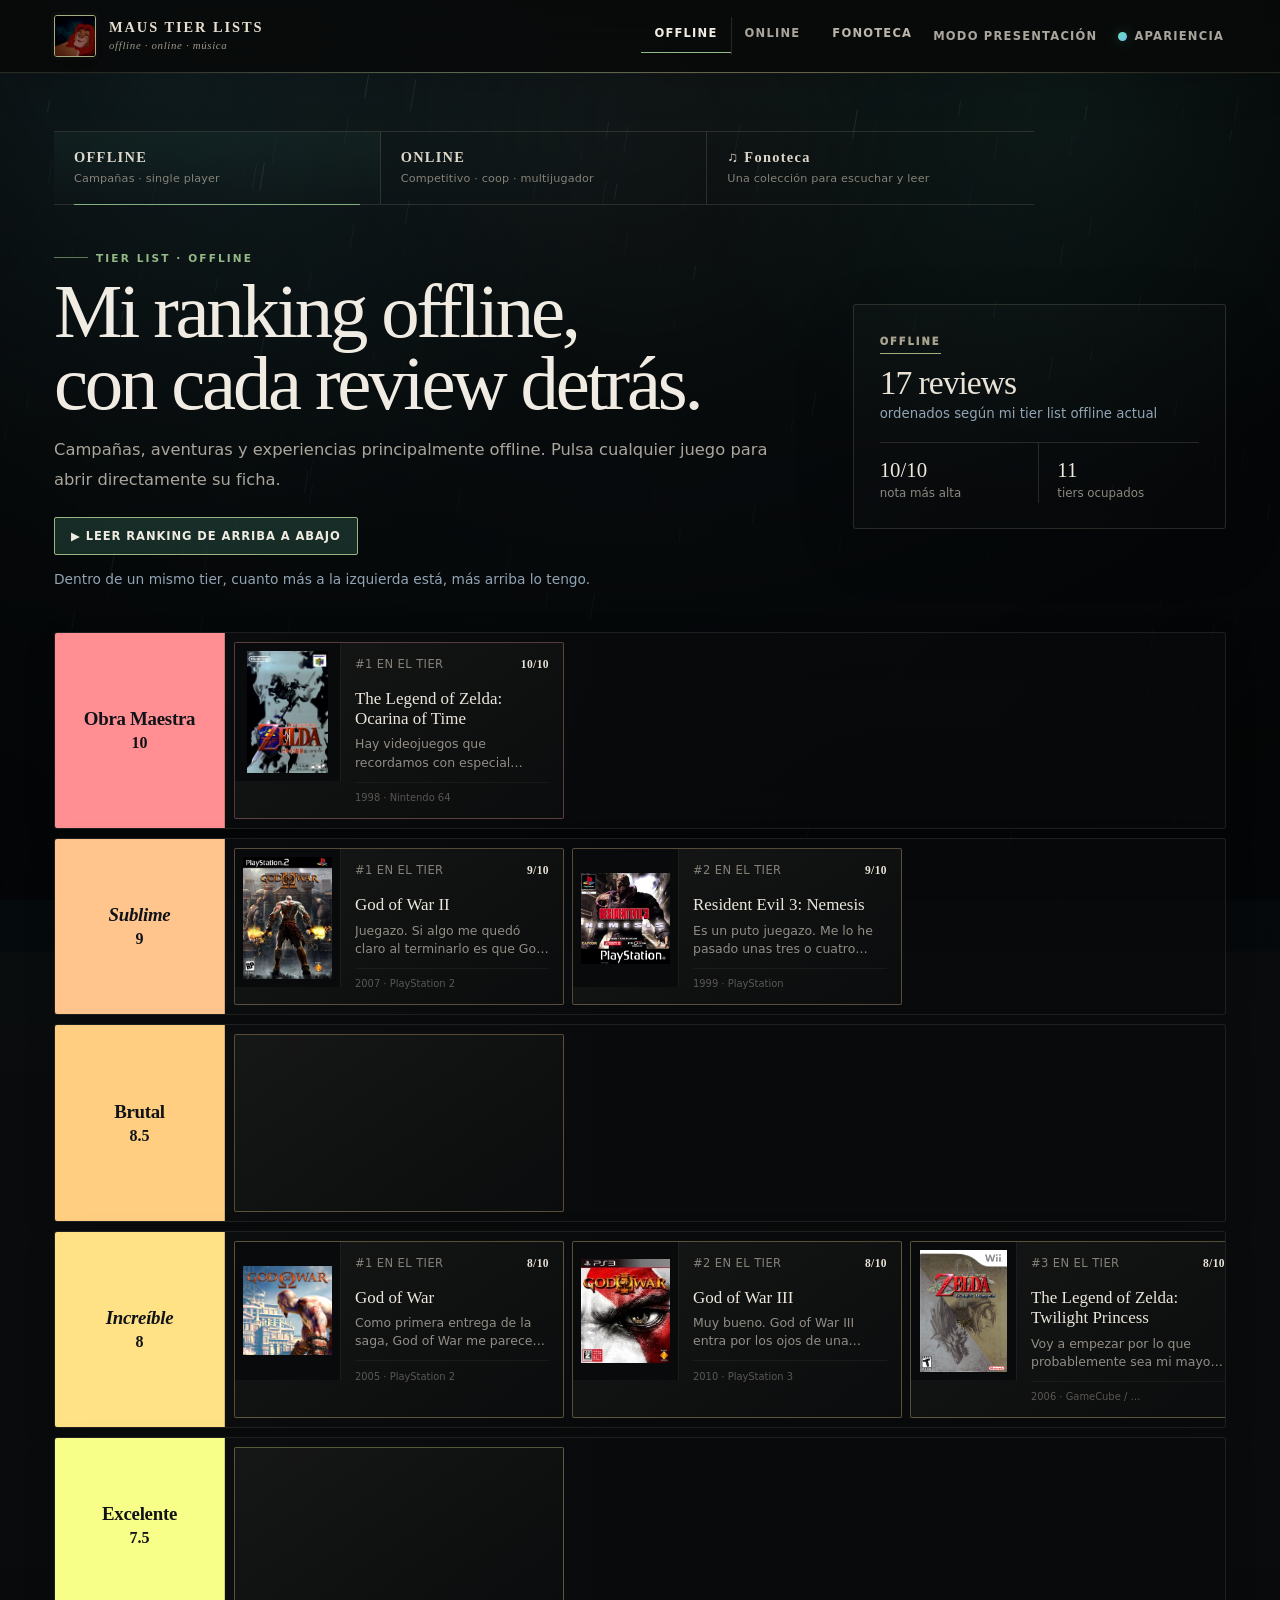
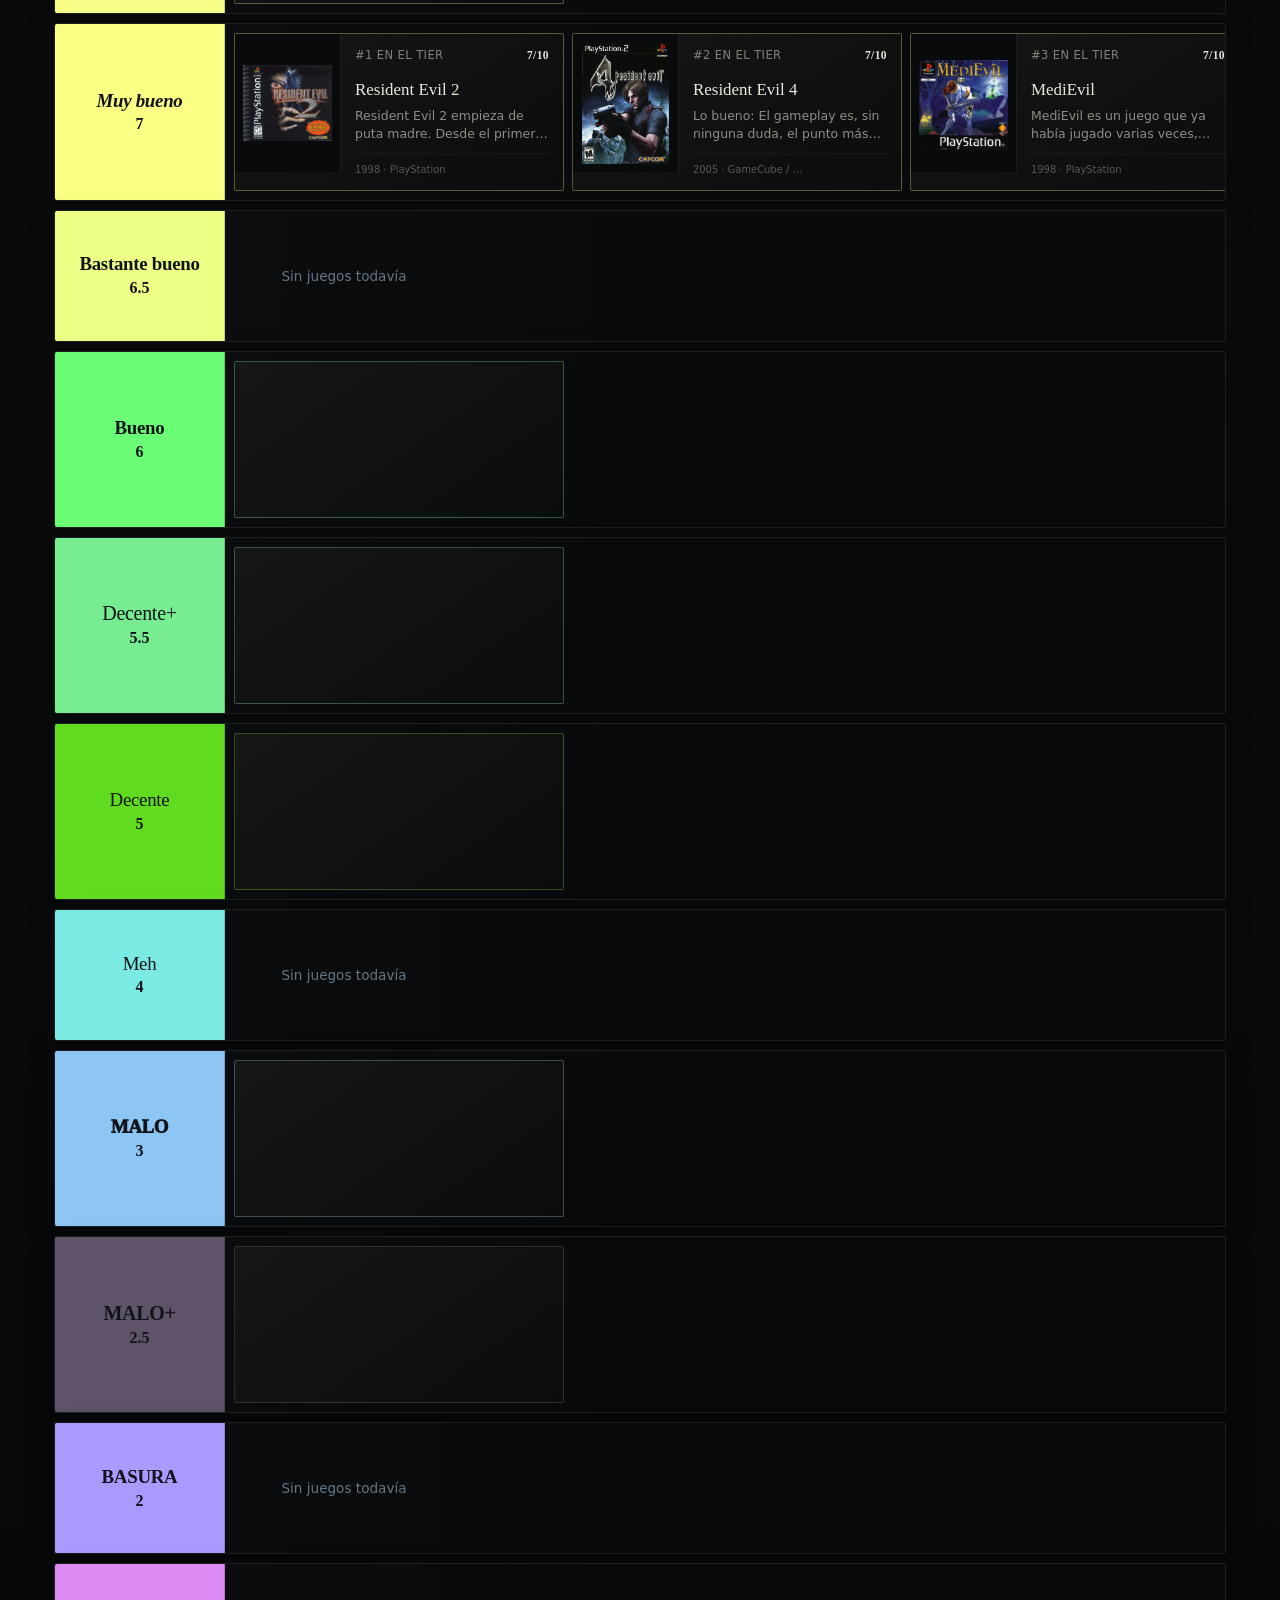
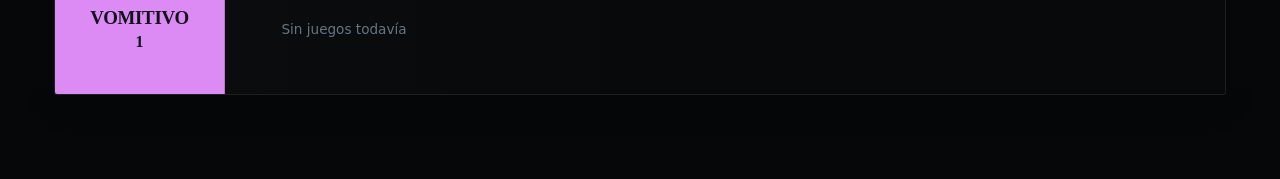
==== commit 5b308a2c: "Editor: publica v5.6.27" ====
--- a/index.html
+++ b/index.html
@@ -21,12 +21,12 @@
   <meta name="twitter:title" content="Tier List de Maus">
   <meta name="twitter:description" content="Videojuegos, críticas y músicas que se quedan conmigo.">
   <meta name="twitter:image" content="https://eqmaus.github.io/maus-tierlist/social-preview-v4.6.3.jpg">
-  <title>Tier List de Maus — v5.6.26</title>
+  <title>Tier List de Maus — v5.6.27</title>
   <script>
     // Comprueba la versión publicada sin usar la caché del navegador.
     // Si hay una build nueva, abre la misma página con ?v=X para forzar
     // un documento HTML fresco y conserva la sección actual (#tierlist, etc.).
-    window.MAUS_BUILD_VERSION = '5.6.26';
+    window.MAUS_BUILD_VERSION = '5.6.27';
     window.MAUS_CHECK_LATEST_BUILD = function () {
       var currentBuild = window.MAUS_BUILD_VERSION;
       var versionUrl = new URL('./version.json', document.baseURI);
@@ -74,11 +74,11 @@
       if (event.persisted) window.MAUS_CHECK_LATEST_BUILD();
     });
   </script>
-  <link rel="stylesheet" href="css/styles.css?v=5.6.26">
-  <link rel="stylesheet" href="css/review-shared.css?v=5.6.26">
-  <link rel="stylesheet" href="css/smash-music-sync.css?v=5.6.26">
-  <link rel="stylesheet" href="css/effects.css?v=5.6.26">
-  <link rel="stylesheet" href="css/music-library.css?v=5.6.26">
+  <link rel="stylesheet" href="css/styles.css?v=5.6.27">
+  <link rel="stylesheet" href="css/review-shared.css?v=5.6.27">
+  <link rel="stylesheet" href="css/smash-music-sync.css?v=5.6.27">
+  <link rel="stylesheet" href="css/effects.css?v=5.6.27">
+  <link rel="stylesheet" href="css/music-library.css?v=5.6.27">
 </head>
 <body data-scene="default">
   <canvas id="stormCanvas" class="storm-canvas" aria-hidden="true"></canvas>
@@ -197,16 +197,16 @@
 
   <div id="saveToast" class="save-toast" hidden>Guardado</div>
 
-  <script src="js/content-model.js?v=5.6.26"></script>
-  <script src="js/content-data.js?v=5.6.26"></script>
-  <script src="js/music-library.js?v=5.6.26"></script>
-  <script src="js/effects.js?v=5.6.26"></script>
-  <script src="js/site-data.js?v=5.6.26"></script>
-  <script src="js/theme-music.js?v=5.6.26"></script>
-  <script src="js/review-renderer.js?v=5.6.26"></script>
-  <script src="js/smash-music-sync.js?v=5.6.26"></script>
+  <script src="js/content-model.js?v=5.6.27"></script>
+  <script src="js/content-data.js?v=5.6.27"></script>
+  <script src="js/music-library.js?v=5.6.27"></script>
+  <script src="js/effects.js?v=5.6.27"></script>
+  <script src="js/site-data.js?v=5.6.27"></script>
+  <script src="js/theme-music.js?v=5.6.27"></script>
+  <script src="js/review-renderer.js?v=5.6.27"></script>
+  <script src="js/smash-music-sync.js?v=5.6.27"></script>
   <script src="https://challenges.cloudflare.com/turnstile/v0/api.js?render=explicit" async defer></script>
-  <script src="js/app.js?v=5.6.26"></script>
-  <script src="js/storm.js?v=5.6.26"></script>
+  <script src="js/app.js?v=5.6.27"></script>
+  <script src="js/storm.js?v=5.6.27"></script>
 </body>
 </html>
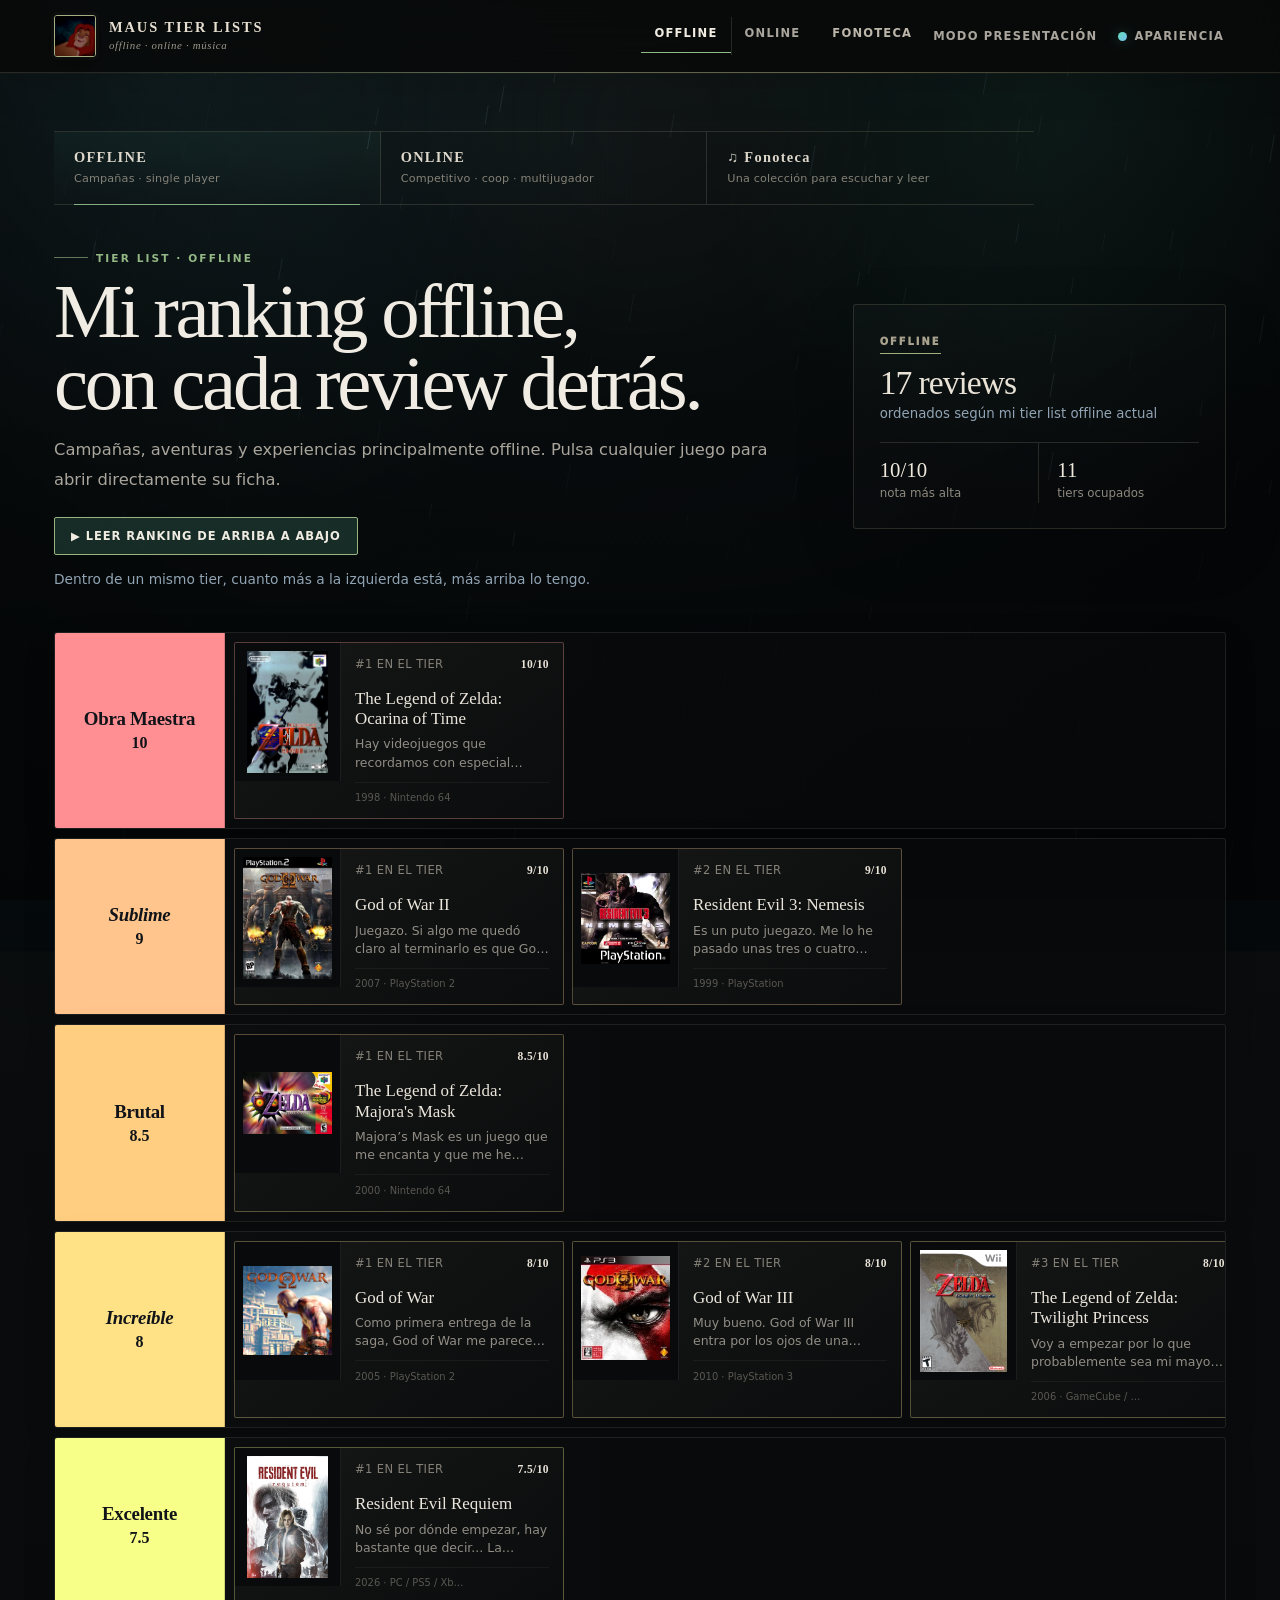
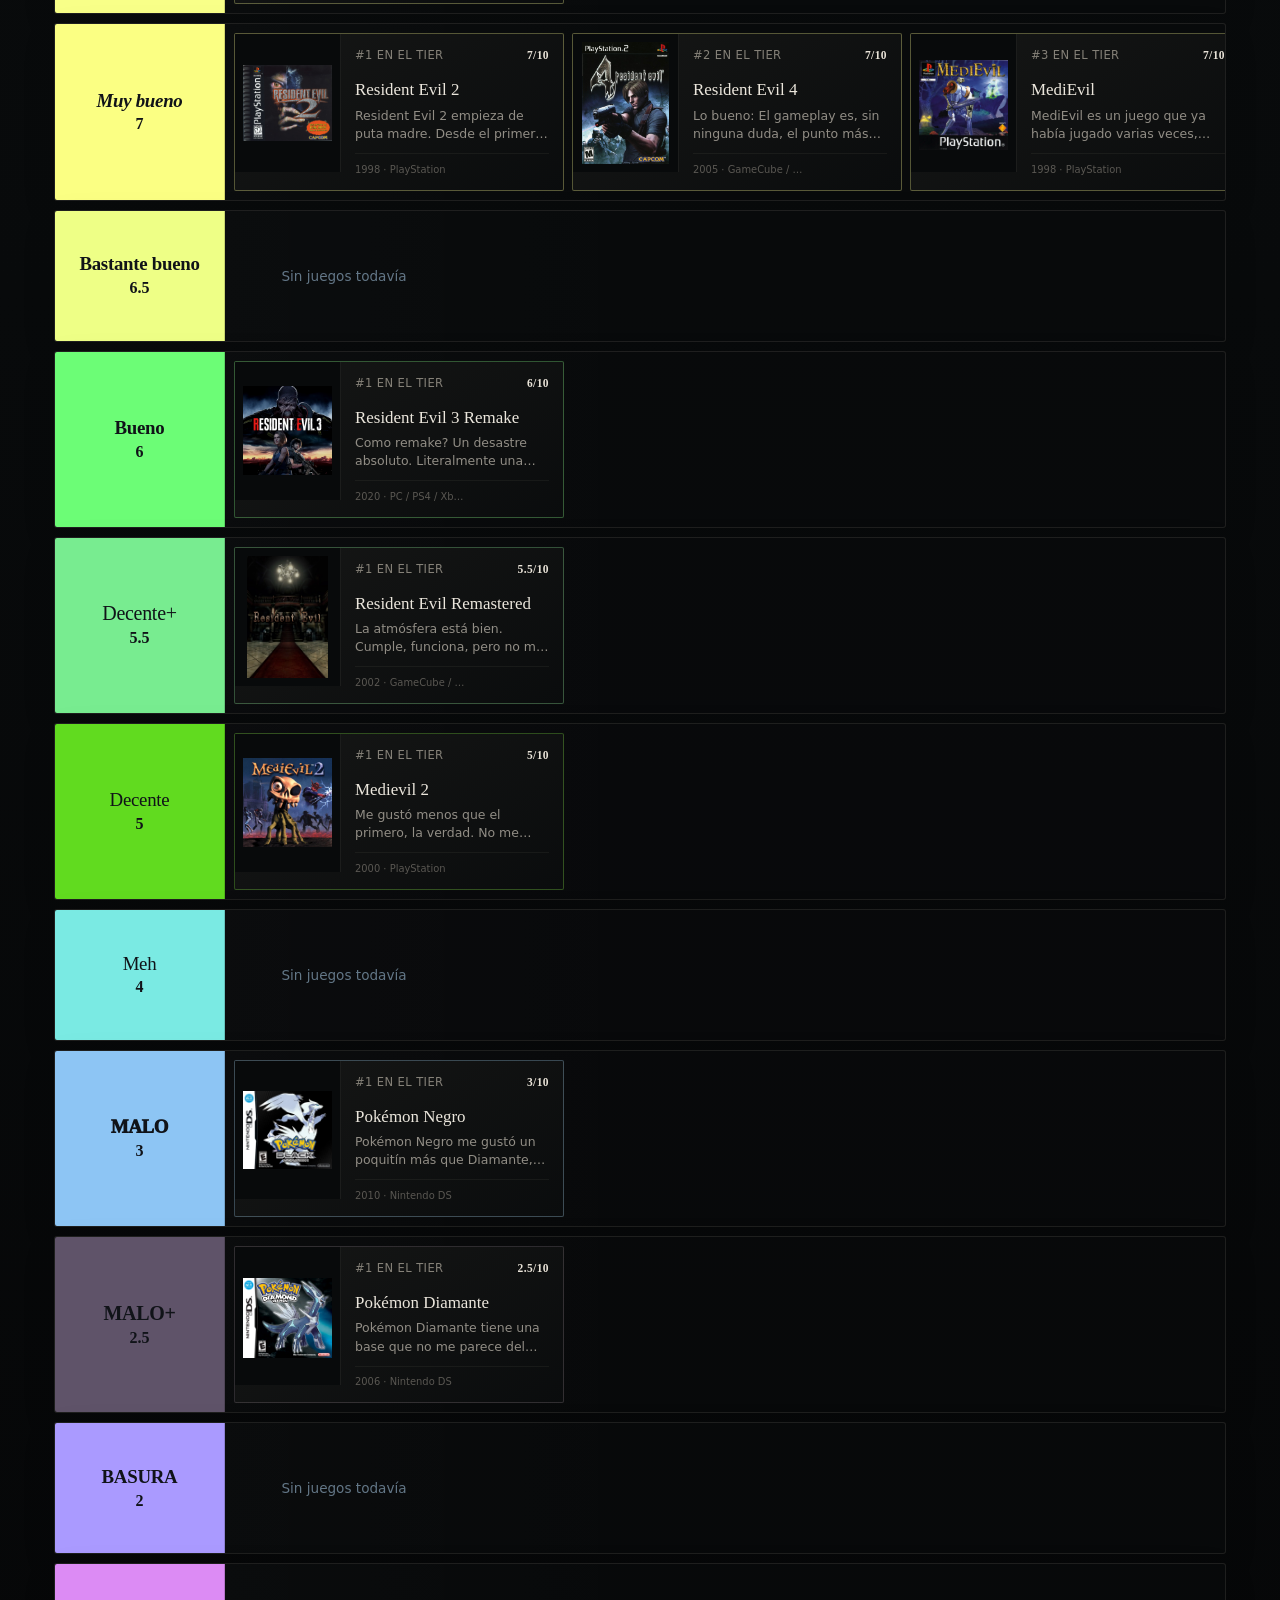
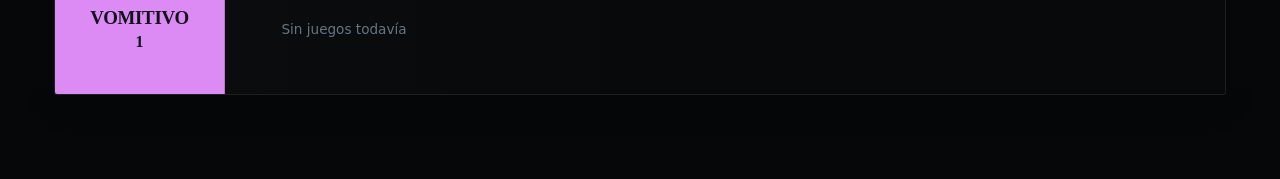
==== commit aa7c25b0: "Editor: publica v5.6.28" ====
--- a/index.html
+++ b/index.html
@@ -21,12 +21,12 @@
   <meta name="twitter:title" content="Tier List de Maus">
   <meta name="twitter:description" content="Videojuegos, críticas y músicas que se quedan conmigo.">
   <meta name="twitter:image" content="https://eqmaus.github.io/maus-tierlist/social-preview-v4.6.3.jpg">
-  <title>Tier List de Maus — v5.6.27</title>
+  <title>Tier List de Maus — v5.6.28</title>
   <script>
     // Comprueba la versión publicada sin usar la caché del navegador.
     // Si hay una build nueva, abre la misma página con ?v=X para forzar
     // un documento HTML fresco y conserva la sección actual (#tierlist, etc.).
-    window.MAUS_BUILD_VERSION = '5.6.27';
+    window.MAUS_BUILD_VERSION = '5.6.28';
     window.MAUS_CHECK_LATEST_BUILD = function () {
       var currentBuild = window.MAUS_BUILD_VERSION;
       var versionUrl = new URL('./version.json', document.baseURI);
@@ -74,11 +74,11 @@
       if (event.persisted) window.MAUS_CHECK_LATEST_BUILD();
     });
   </script>
-  <link rel="stylesheet" href="css/styles.css?v=5.6.27">
-  <link rel="stylesheet" href="css/review-shared.css?v=5.6.27">
-  <link rel="stylesheet" href="css/smash-music-sync.css?v=5.6.27">
-  <link rel="stylesheet" href="css/effects.css?v=5.6.27">
-  <link rel="stylesheet" href="css/music-library.css?v=5.6.27">
+  <link rel="stylesheet" href="css/styles.css?v=5.6.28">
+  <link rel="stylesheet" href="css/review-shared.css?v=5.6.28">
+  <link rel="stylesheet" href="css/smash-music-sync.css?v=5.6.28">
+  <link rel="stylesheet" href="css/effects.css?v=5.6.28">
+  <link rel="stylesheet" href="css/music-library.css?v=5.6.28">
 </head>
 <body data-scene="default">
   <canvas id="stormCanvas" class="storm-canvas" aria-hidden="true"></canvas>
@@ -197,16 +197,16 @@
 
   <div id="saveToast" class="save-toast" hidden>Guardado</div>
 
-  <script src="js/content-model.js?v=5.6.27"></script>
-  <script src="js/content-data.js?v=5.6.27"></script>
-  <script src="js/music-library.js?v=5.6.27"></script>
-  <script src="js/effects.js?v=5.6.27"></script>
-  <script src="js/site-data.js?v=5.6.27"></script>
-  <script src="js/theme-music.js?v=5.6.27"></script>
-  <script src="js/review-renderer.js?v=5.6.27"></script>
-  <script src="js/smash-music-sync.js?v=5.6.27"></script>
+  <script src="js/content-model.js?v=5.6.28"></script>
+  <script src="js/content-data.js?v=5.6.28"></script>
+  <script src="js/music-library.js?v=5.6.28"></script>
+  <script src="js/effects.js?v=5.6.28"></script>
+  <script src="js/site-data.js?v=5.6.28"></script>
+  <script src="js/theme-music.js?v=5.6.28"></script>
+  <script src="js/review-renderer.js?v=5.6.28"></script>
+  <script src="js/smash-music-sync.js?v=5.6.28"></script>
   <script src="https://challenges.cloudflare.com/turnstile/v0/api.js?render=explicit" async defer></script>
-  <script src="js/app.js?v=5.6.27"></script>
-  <script src="js/storm.js?v=5.6.27"></script>
+  <script src="js/app.js?v=5.6.28"></script>
+  <script src="js/storm.js?v=5.6.28"></script>
 </body>
 </html>
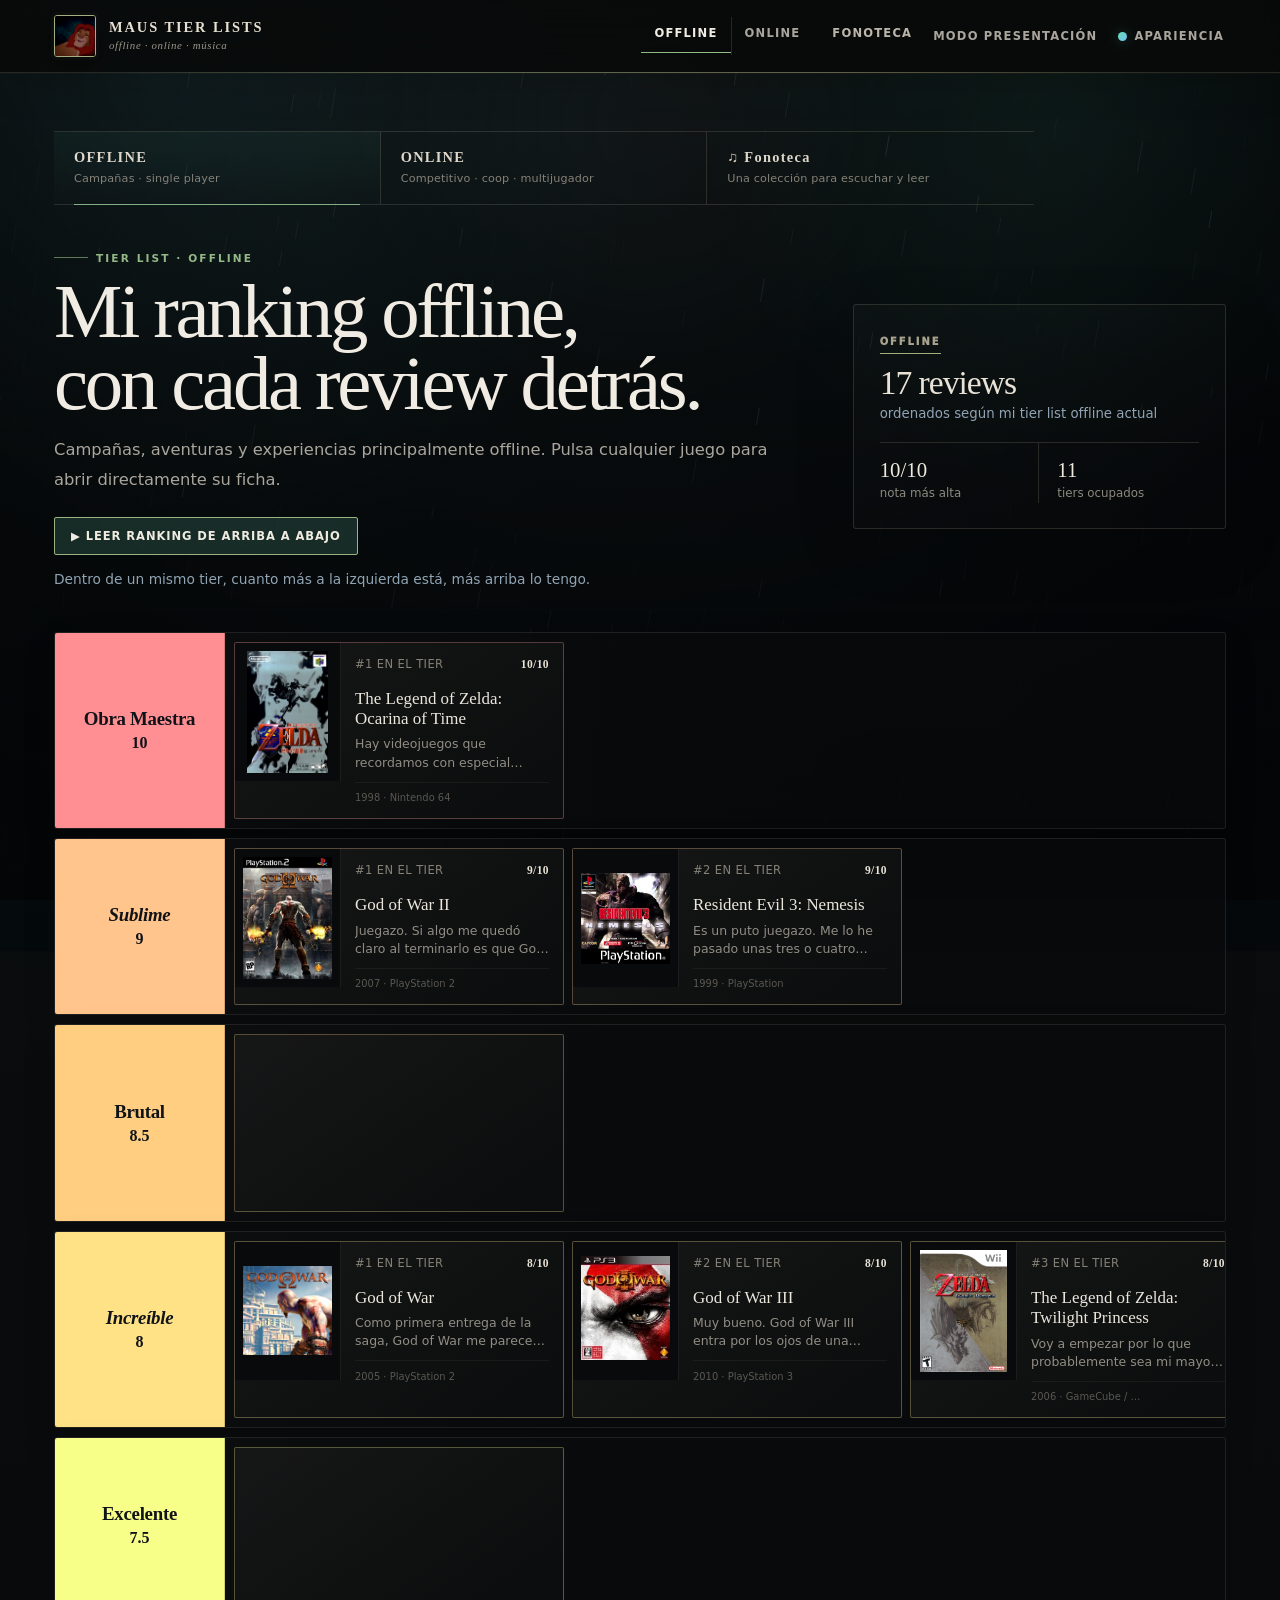
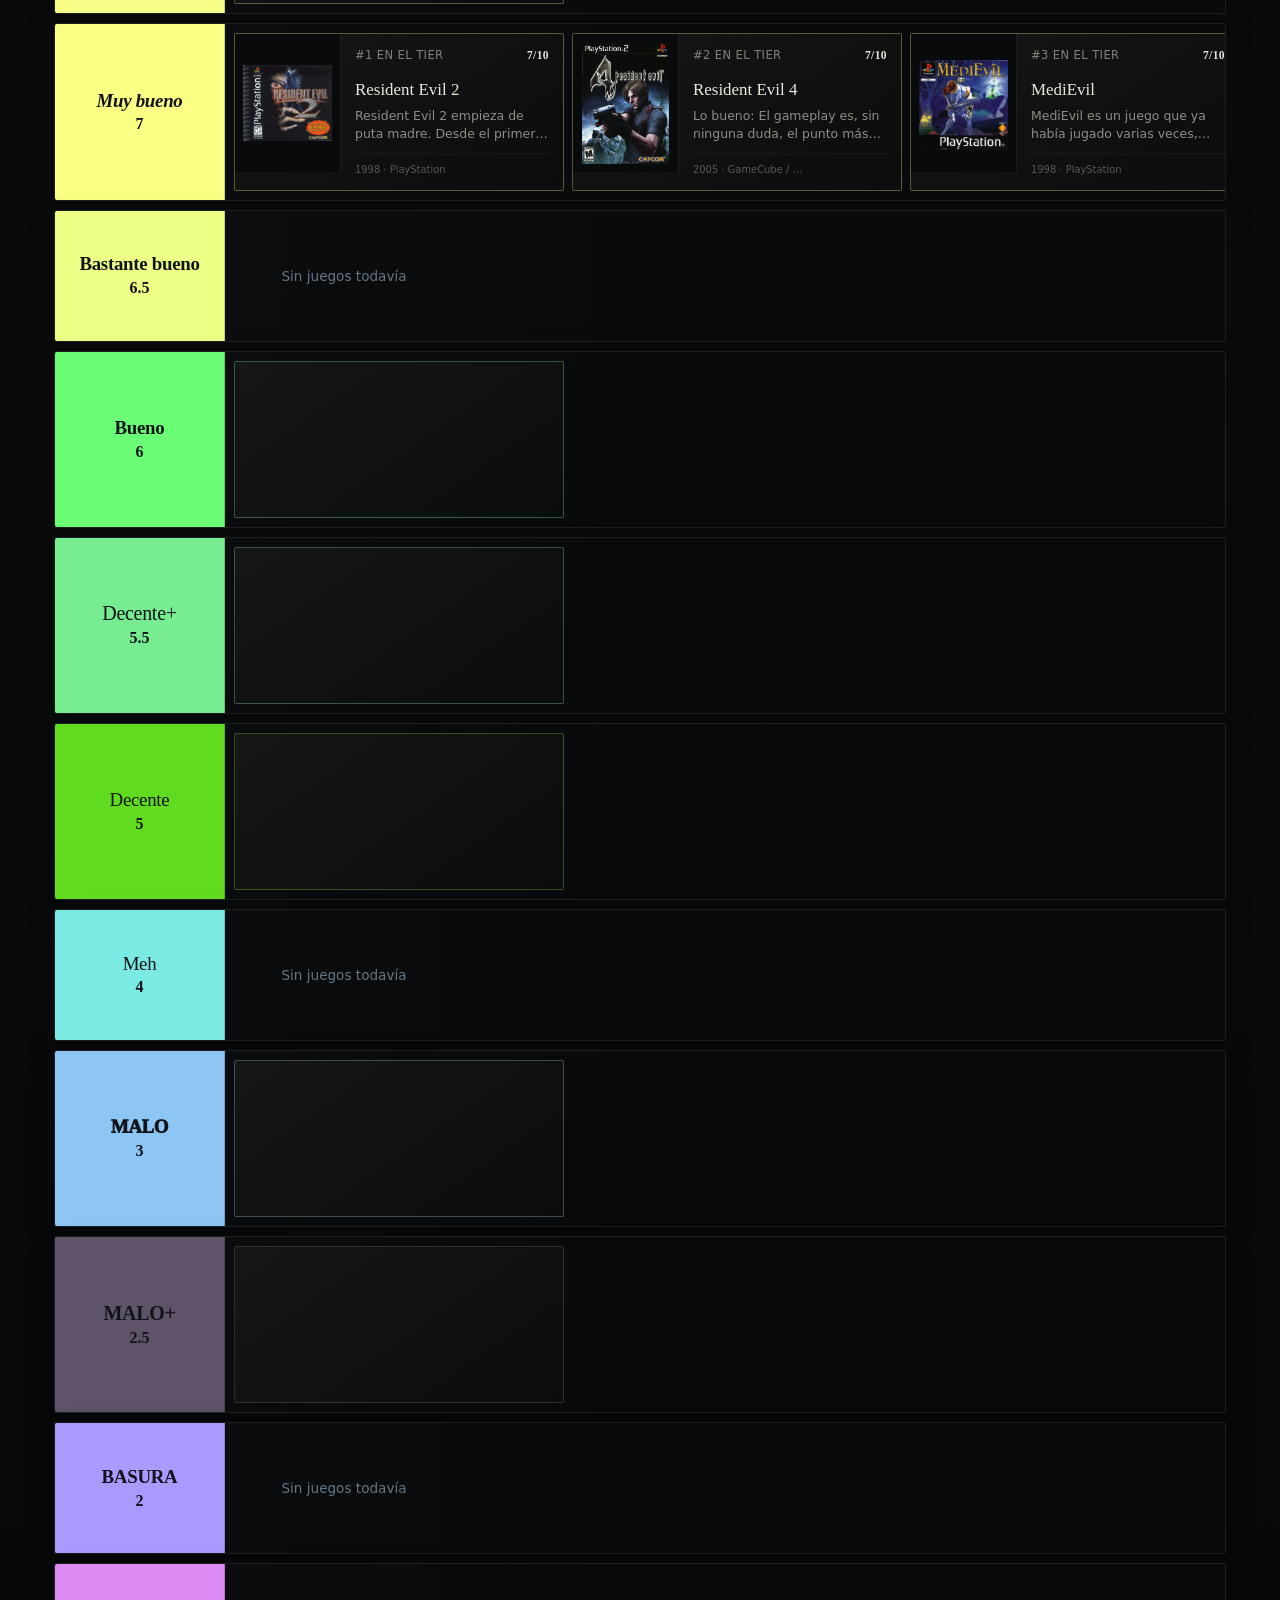
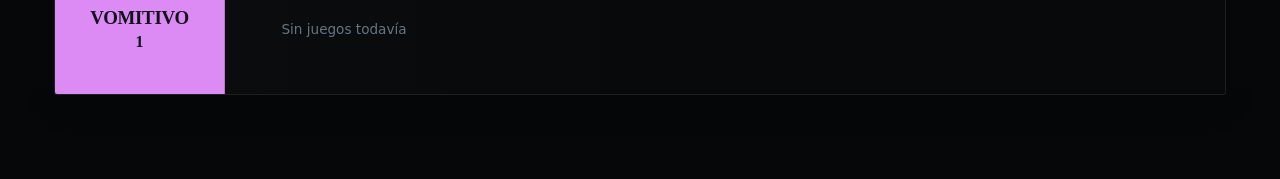
==== commit b4fc7f4e: "5.6.29 - Correccion de espaciado en reviews" ====
--- a/index.html
+++ b/index.html
@@ -21,12 +21,12 @@
   <meta name="twitter:title" content="Tier List de Maus">
   <meta name="twitter:description" content="Videojuegos, críticas y músicas que se quedan conmigo.">
   <meta name="twitter:image" content="https://eqmaus.github.io/maus-tierlist/social-preview-v4.6.3.jpg">
-  <title>Tier List de Maus — v5.6.28</title>
+  <title>Tier List de Maus — v5.6.29</title>
   <script>
     // Comprueba la versión publicada sin usar la caché del navegador.
     // Si hay una build nueva, abre la misma página con ?v=X para forzar
     // un documento HTML fresco y conserva la sección actual (#tierlist, etc.).
-    window.MAUS_BUILD_VERSION = '5.6.28';
+    window.MAUS_BUILD_VERSION = '5.6.29';
     window.MAUS_CHECK_LATEST_BUILD = function () {
       var currentBuild = window.MAUS_BUILD_VERSION;
       var versionUrl = new URL('./version.json', document.baseURI);
@@ -75,7 +75,7 @@
     });
   </script>
   <link rel="stylesheet" href="css/styles.css?v=5.6.28">
-  <link rel="stylesheet" href="css/review-shared.css?v=5.6.28">
+  <link rel="stylesheet" href="css/review-shared.css?v=5.6.28-paragraphs2">
   <link rel="stylesheet" href="css/smash-music-sync.css?v=5.6.28">
   <link rel="stylesheet" href="css/effects.css?v=5.6.28">
   <link rel="stylesheet" href="css/music-library.css?v=5.6.28">
@@ -203,7 +203,7 @@
   <script src="js/effects.js?v=5.6.28"></script>
   <script src="js/site-data.js?v=5.6.28"></script>
   <script src="js/theme-music.js?v=5.6.28"></script>
-  <script src="js/review-renderer.js?v=5.6.28"></script>
+  <script src="js/review-renderer.js?v=5.6.28-paragraphs2"></script>
   <script src="js/smash-music-sync.js?v=5.6.28"></script>
   <script src="https://challenges.cloudflare.com/turnstile/v0/api.js?render=explicit" async defer></script>
   <script src="js/app.js?v=5.6.28"></script>
--- a/css/review-shared.css
+++ b/css/review-shared.css
@@ -5,7 +5,7 @@
 .review-render-root .review-section-head{display:inline-flex;align-items:center;gap:8px;margin-bottom:12px;font-size:.74rem;font-weight:900;letter-spacing:.14em;text-transform:uppercase;color:#9fc1d6}
 .review-render-root .review-section-head::before{content:'';display:block;width:22px;height:1px;background:linear-gradient(90deg,var(--review-tier),transparent)}
 .review-render-root .review-copy{font-size:1.02rem;line-height:1.9;color:#dce5eb}
-.review-render-root .review-copy p{margin:0 0 1.05em}
+.review-render-root .review-copy p{margin:0 0 .78em}
 .review-render-root .review-copy p:last-child{margin-bottom:0}
 .review-render-root .review-copy strong{color:#fff;font-weight:850}
 .review-render-root .review-copy em{color:#f0f4f7}
@@ -14,7 +14,7 @@
 .review-render-root .review-verdict-body{display:block;font-size:1.3rem;line-height:1.45;color:#fff;font-weight:700}
 .review-render-root .review-verdict-body strong{display:inline;font-size:inherit;line-height:inherit;color:inherit;font-weight:900}
 .review-render-root .review-verdict-body em{font-style:italic}
-.review-render-root .review-verdict-gap{height:.9em}
+.review-render-root .review-verdict-gap{height:.78em}
 .review-section-nav{position:sticky;top:70px;z-index:7;margin:0 0 15px;padding:7px;border:1px solid rgba(255,255,255,.07);border-radius:13px;background:rgba(5,13,19,.82);backdrop-filter:blur(15px) saturate(120%);box-shadow:0 10px 26px rgba(0,0,0,.13)}
 .review-section-nav-track{
   display:flex;
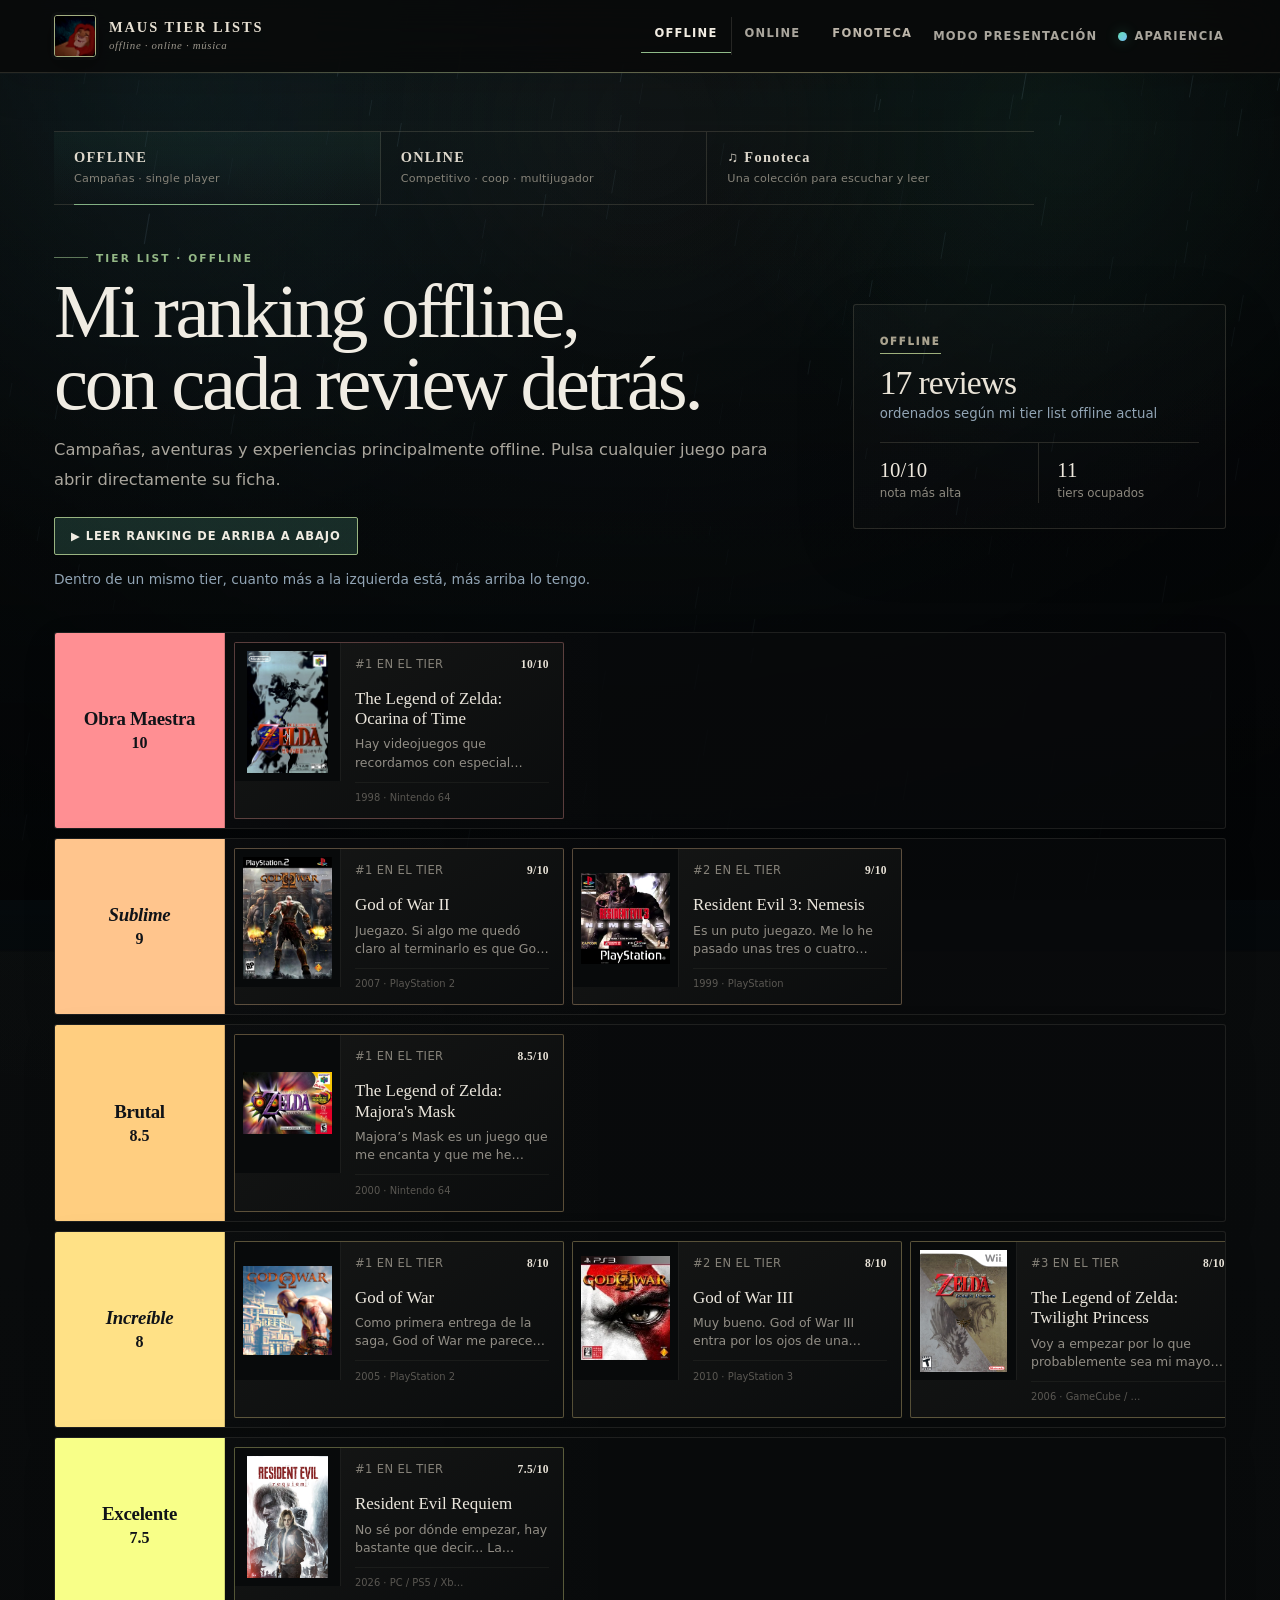
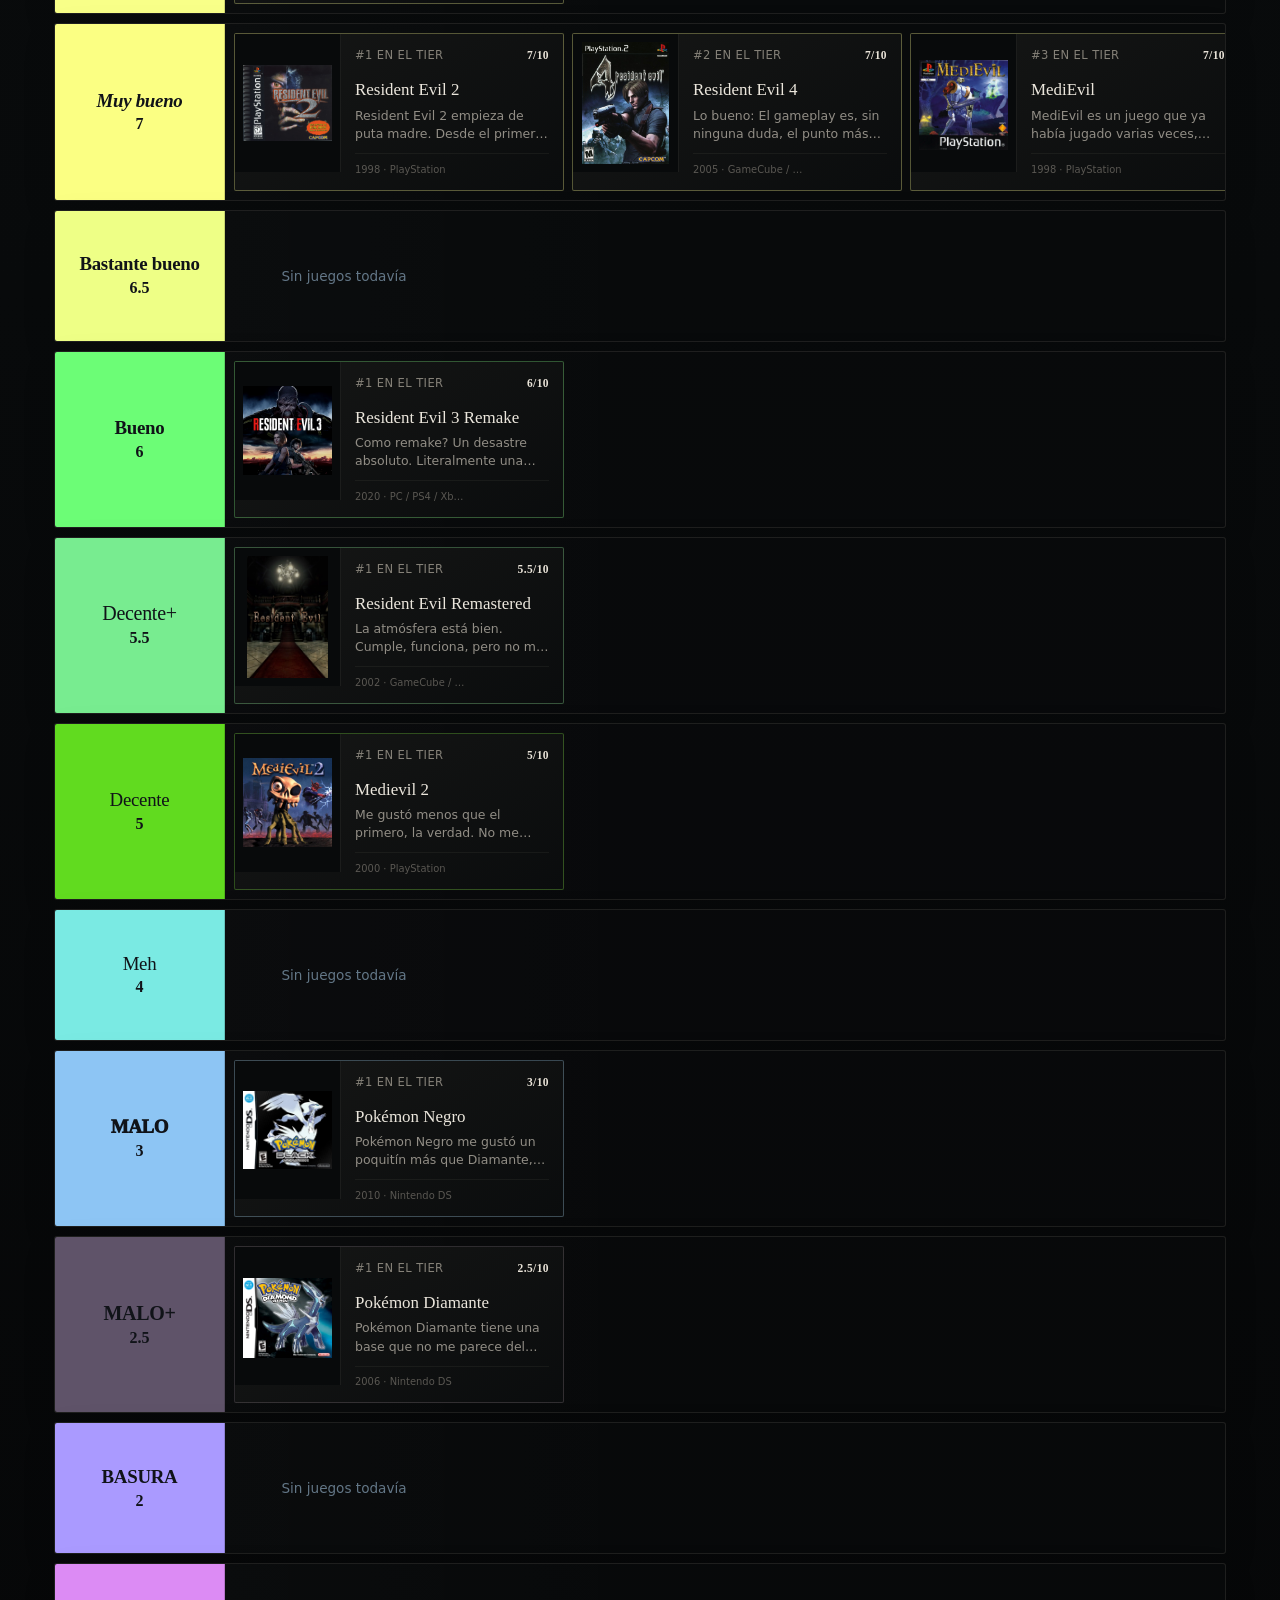
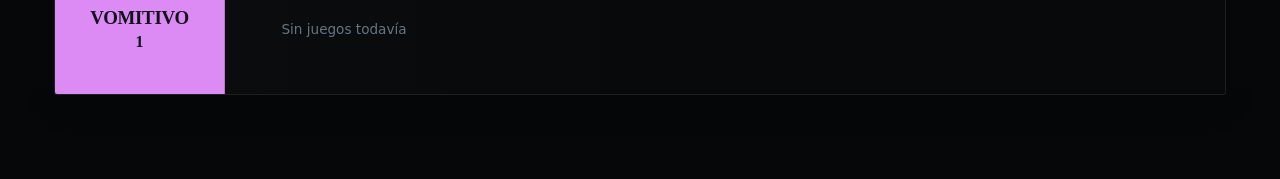
==== commit 9595a477: "5.6.30 - Formato unificado de las 21 reviews" ====
--- a/index.html
+++ b/index.html
@@ -21,12 +21,12 @@
   <meta name="twitter:title" content="Tier List de Maus">
   <meta name="twitter:description" content="Videojuegos, críticas y músicas que se quedan conmigo.">
   <meta name="twitter:image" content="https://eqmaus.github.io/maus-tierlist/social-preview-v4.6.3.jpg">
-  <title>Tier List de Maus — v5.6.29</title>
+  <title>Tier List de Maus — v5.6.30</title>
   <script>
     // Comprueba la versión publicada sin usar la caché del navegador.
     // Si hay una build nueva, abre la misma página con ?v=X para forzar
     // un documento HTML fresco y conserva la sección actual (#tierlist, etc.).
-    window.MAUS_BUILD_VERSION = '5.6.29';
+    window.MAUS_BUILD_VERSION = '5.6.30';
     window.MAUS_CHECK_LATEST_BUILD = function () {
       var currentBuild = window.MAUS_BUILD_VERSION;
       var versionUrl = new URL('./version.json', document.baseURI);
@@ -74,11 +74,11 @@
       if (event.persisted) window.MAUS_CHECK_LATEST_BUILD();
     });
   </script>
-  <link rel="stylesheet" href="css/styles.css?v=5.6.28">
-  <link rel="stylesheet" href="css/review-shared.css?v=5.6.28-paragraphs2">
-  <link rel="stylesheet" href="css/smash-music-sync.css?v=5.6.28">
-  <link rel="stylesheet" href="css/effects.css?v=5.6.28">
-  <link rel="stylesheet" href="css/music-library.css?v=5.6.28">
+  <link rel="stylesheet" href="css/styles.css?v=5.6.30">
+  <link rel="stylesheet" href="css/review-shared.css?v=5.6.30">
+  <link rel="stylesheet" href="css/smash-music-sync.css?v=5.6.30">
+  <link rel="stylesheet" href="css/effects.css?v=5.6.30">
+  <link rel="stylesheet" href="css/music-library.css?v=5.6.30">
 </head>
 <body data-scene="default">
   <canvas id="stormCanvas" class="storm-canvas" aria-hidden="true"></canvas>
@@ -197,16 +197,16 @@
 
   <div id="saveToast" class="save-toast" hidden>Guardado</div>
 
-  <script src="js/content-model.js?v=5.6.28"></script>
-  <script src="js/content-data.js?v=5.6.28"></script>
-  <script src="js/music-library.js?v=5.6.28"></script>
-  <script src="js/effects.js?v=5.6.28"></script>
-  <script src="js/site-data.js?v=5.6.28"></script>
-  <script src="js/theme-music.js?v=5.6.28"></script>
-  <script src="js/review-renderer.js?v=5.6.28-paragraphs2"></script>
-  <script src="js/smash-music-sync.js?v=5.6.28"></script>
+  <script src="js/content-model.js?v=5.6.30"></script>
+  <script src="js/content-data.js?v=5.6.30"></script>
+  <script src="js/music-library.js?v=5.6.30"></script>
+  <script src="js/effects.js?v=5.6.30"></script>
+  <script src="js/site-data.js?v=5.6.30"></script>
+  <script src="js/theme-music.js?v=5.6.30"></script>
+  <script src="js/review-renderer.js?v=5.6.30"></script>
+  <script src="js/smash-music-sync.js?v=5.6.30"></script>
   <script src="https://challenges.cloudflare.com/turnstile/v0/api.js?render=explicit" async defer></script>
-  <script src="js/app.js?v=5.6.28"></script>
-  <script src="js/storm.js?v=5.6.28"></script>
+  <script src="js/app.js?v=5.6.30"></script>
+  <script src="js/storm.js?v=5.6.30"></script>
 </body>
 </html>
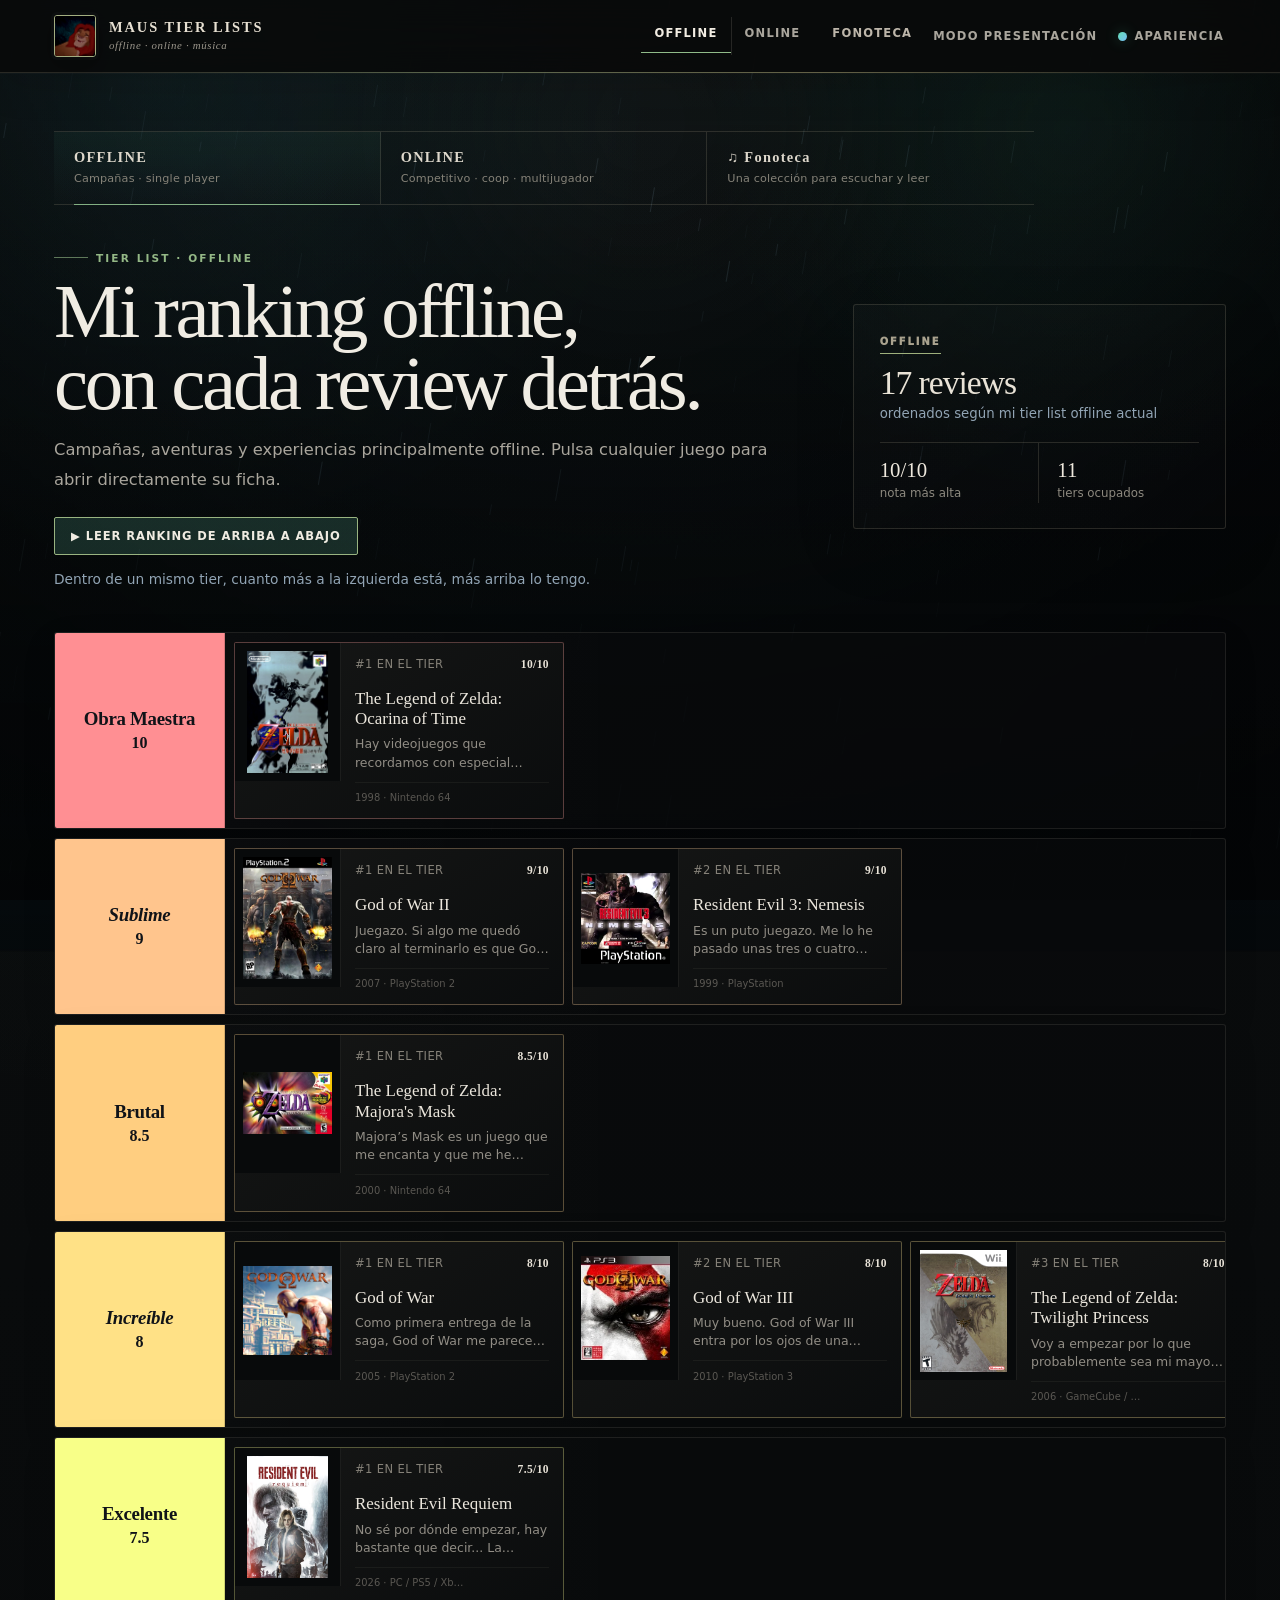
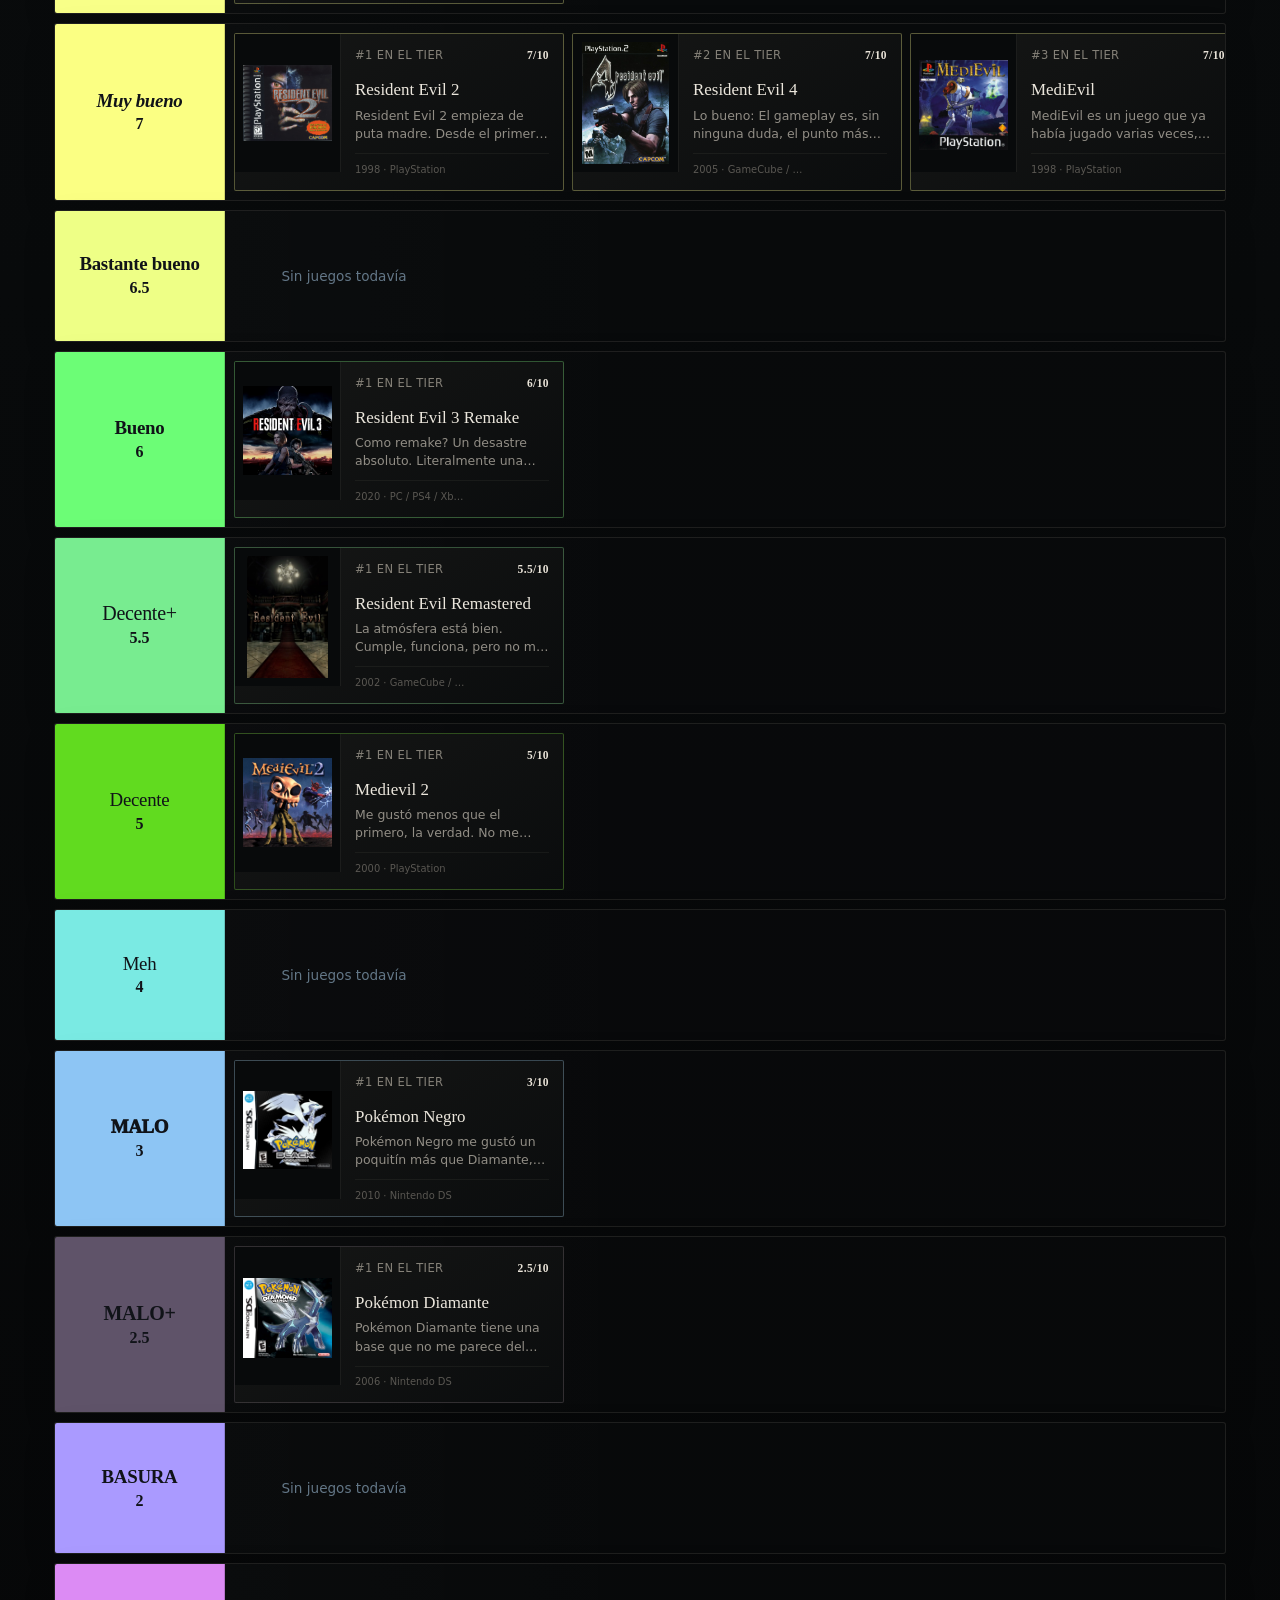
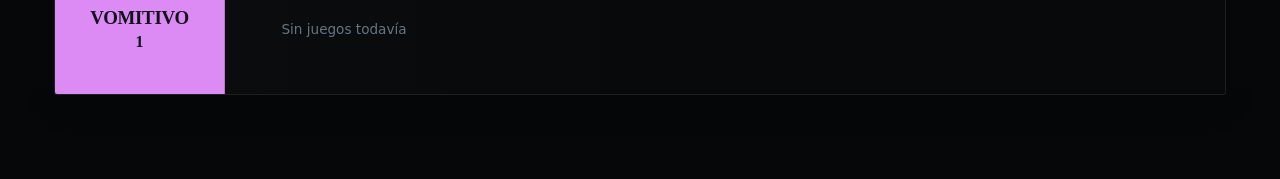
==== commit 3d37e6a4: "Editor: publica v5.6.31" ====
--- a/index.html
+++ b/index.html
@@ -21,12 +21,12 @@
   <meta name="twitter:title" content="Tier List de Maus">
   <meta name="twitter:description" content="Videojuegos, críticas y músicas que se quedan conmigo.">
   <meta name="twitter:image" content="https://eqmaus.github.io/maus-tierlist/social-preview-v4.6.3.jpg">
-  <title>Tier List de Maus — v5.6.30</title>
+  <title>Tier List de Maus — v5.6.31</title>
   <script>
     // Comprueba la versión publicada sin usar la caché del navegador.
     // Si hay una build nueva, abre la misma página con ?v=X para forzar
     // un documento HTML fresco y conserva la sección actual (#tierlist, etc.).
-    window.MAUS_BUILD_VERSION = '5.6.30';
+    window.MAUS_BUILD_VERSION = '5.6.31';
     window.MAUS_CHECK_LATEST_BUILD = function () {
       var currentBuild = window.MAUS_BUILD_VERSION;
       var versionUrl = new URL('./version.json', document.baseURI);
@@ -74,11 +74,11 @@
       if (event.persisted) window.MAUS_CHECK_LATEST_BUILD();
     });
   </script>
-  <link rel="stylesheet" href="css/styles.css?v=5.6.30">
-  <link rel="stylesheet" href="css/review-shared.css?v=5.6.30">
-  <link rel="stylesheet" href="css/smash-music-sync.css?v=5.6.30">
-  <link rel="stylesheet" href="css/effects.css?v=5.6.30">
-  <link rel="stylesheet" href="css/music-library.css?v=5.6.30">
+  <link rel="stylesheet" href="css/styles.css?v=5.6.31">
+  <link rel="stylesheet" href="css/review-shared.css?v=5.6.31">
+  <link rel="stylesheet" href="css/smash-music-sync.css?v=5.6.31">
+  <link rel="stylesheet" href="css/effects.css?v=5.6.31">
+  <link rel="stylesheet" href="css/music-library.css?v=5.6.31">
 </head>
 <body data-scene="default">
   <canvas id="stormCanvas" class="storm-canvas" aria-hidden="true"></canvas>
@@ -197,16 +197,16 @@
 
   <div id="saveToast" class="save-toast" hidden>Guardado</div>
 
-  <script src="js/content-model.js?v=5.6.30"></script>
-  <script src="js/content-data.js?v=5.6.30"></script>
-  <script src="js/music-library.js?v=5.6.30"></script>
-  <script src="js/effects.js?v=5.6.30"></script>
-  <script src="js/site-data.js?v=5.6.30"></script>
-  <script src="js/theme-music.js?v=5.6.30"></script>
-  <script src="js/review-renderer.js?v=5.6.30"></script>
-  <script src="js/smash-music-sync.js?v=5.6.30"></script>
+  <script src="js/content-model.js?v=5.6.31"></script>
+  <script src="js/content-data.js?v=5.6.31"></script>
+  <script src="js/music-library.js?v=5.6.31"></script>
+  <script src="js/effects.js?v=5.6.31"></script>
+  <script src="js/site-data.js?v=5.6.31"></script>
+  <script src="js/theme-music.js?v=5.6.31"></script>
+  <script src="js/review-renderer.js?v=5.6.31"></script>
+  <script src="js/smash-music-sync.js?v=5.6.31"></script>
   <script src="https://challenges.cloudflare.com/turnstile/v0/api.js?render=explicit" async defer></script>
-  <script src="js/app.js?v=5.6.30"></script>
-  <script src="js/storm.js?v=5.6.30"></script>
+  <script src="js/app.js?v=5.6.31"></script>
+  <script src="js/storm.js?v=5.6.31"></script>
 </body>
 </html>
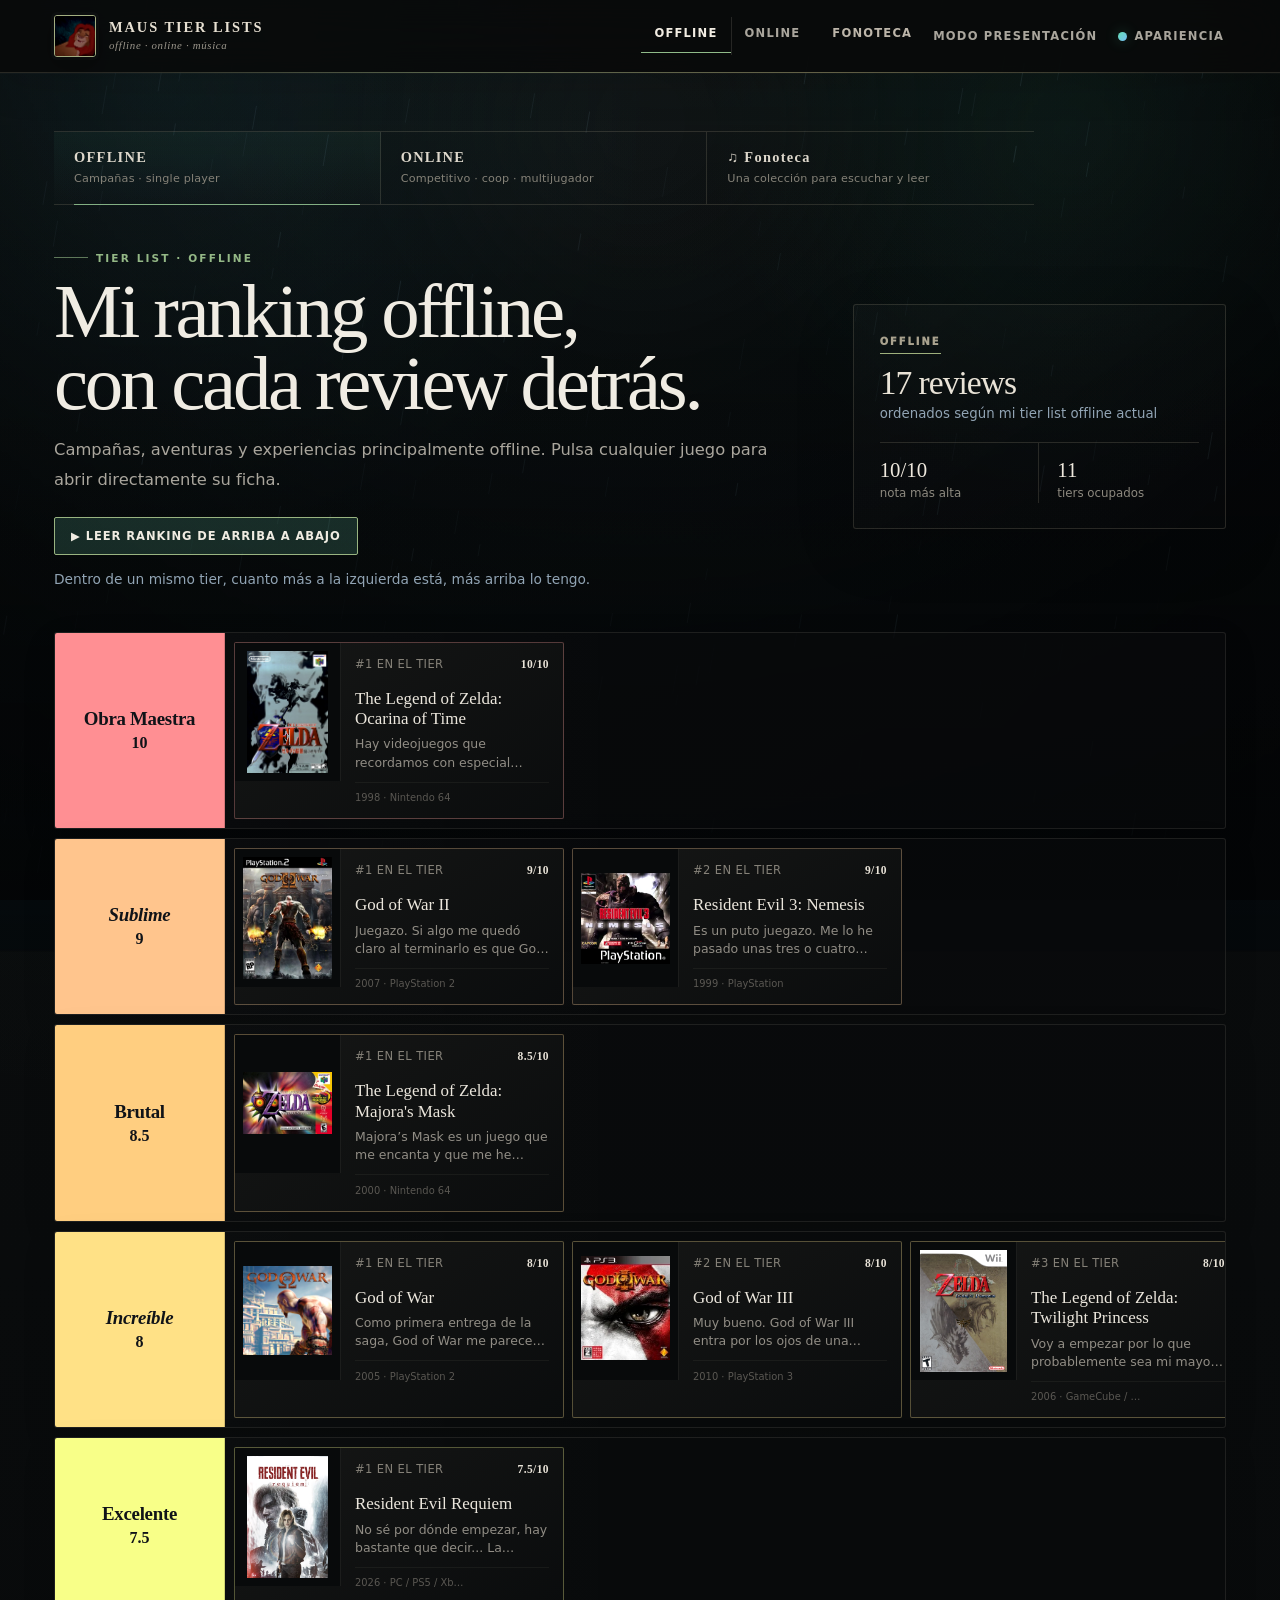
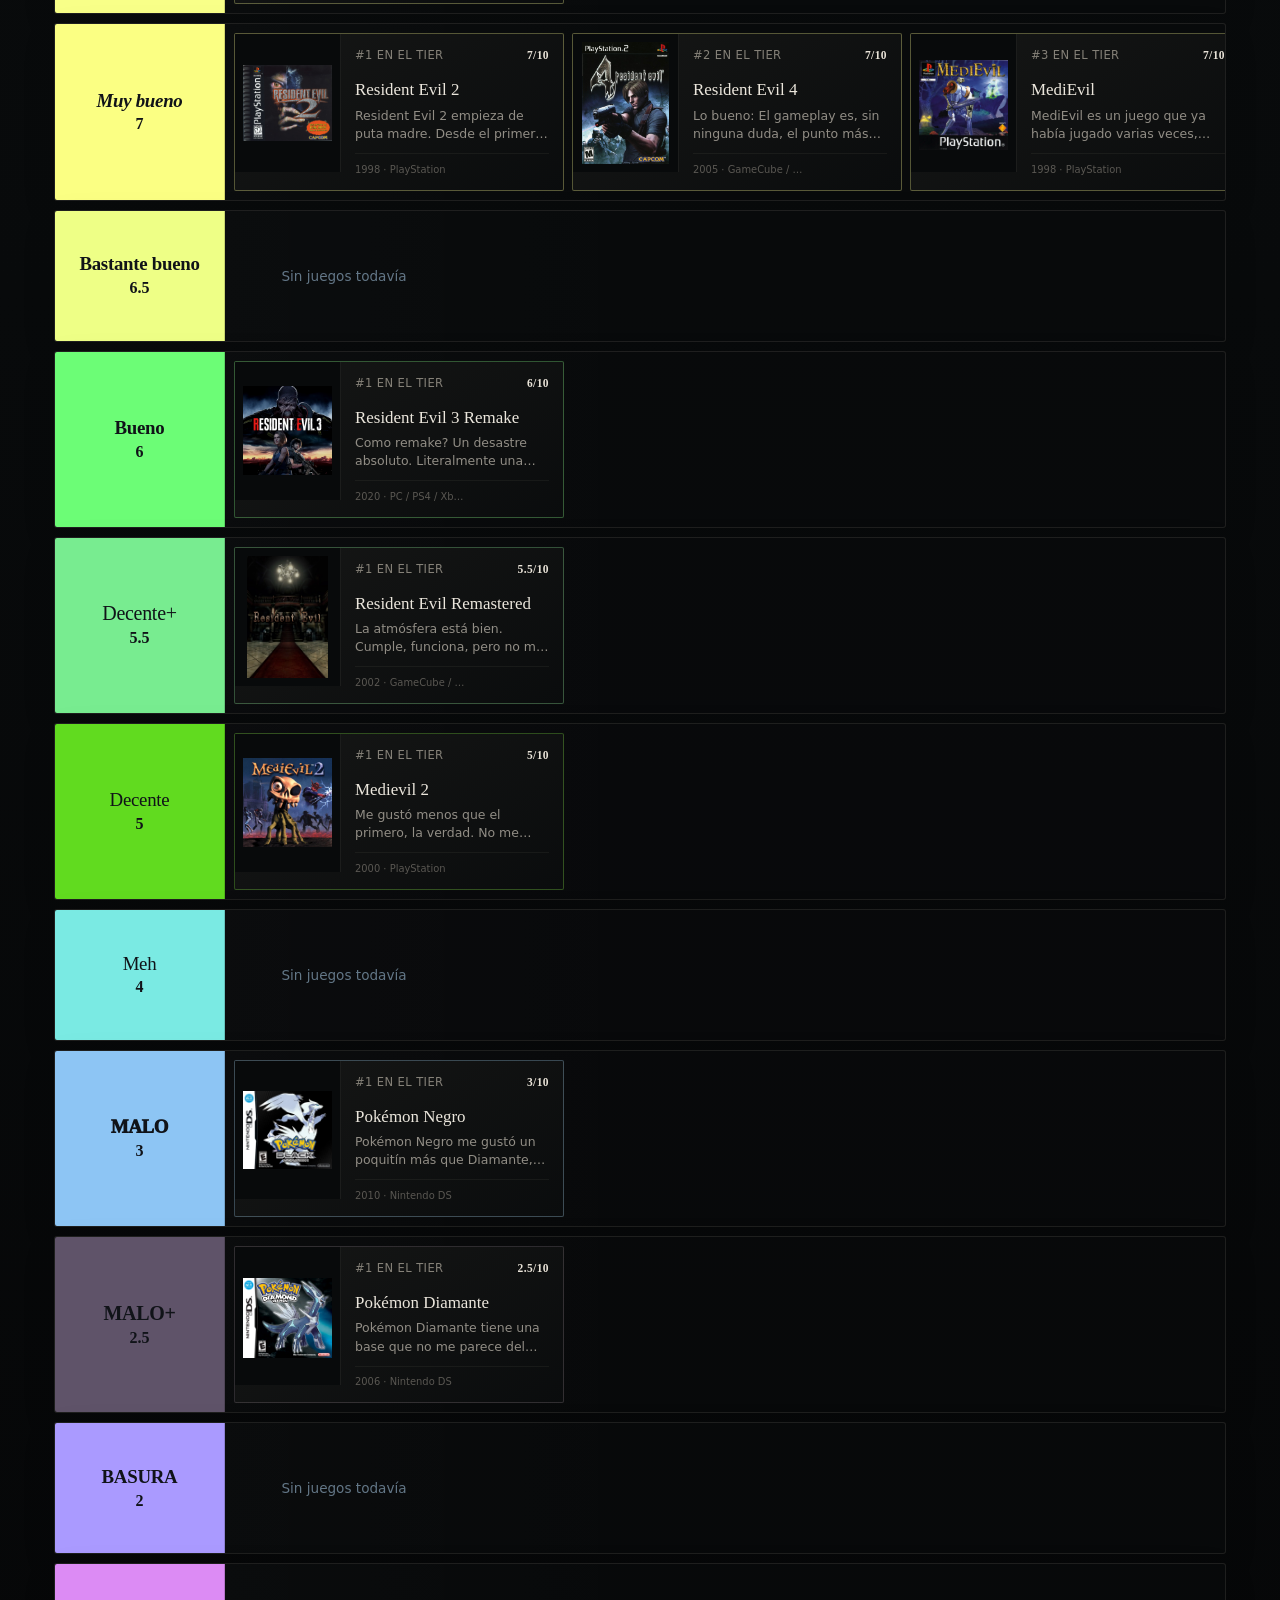
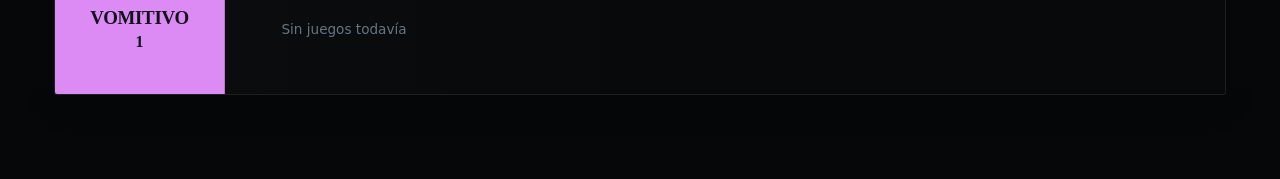
==== commit fad5402d: "Editor: publica v5.6.32" ====
--- a/index.html
+++ b/index.html
@@ -21,12 +21,12 @@
   <meta name="twitter:title" content="Tier List de Maus">
   <meta name="twitter:description" content="Videojuegos, críticas y músicas que se quedan conmigo.">
   <meta name="twitter:image" content="https://eqmaus.github.io/maus-tierlist/social-preview-v4.6.3.jpg">
-  <title>Tier List de Maus — v5.6.31</title>
+  <title>Tier List de Maus — v5.6.32</title>
   <script>
     // Comprueba la versión publicada sin usar la caché del navegador.
     // Si hay una build nueva, abre la misma página con ?v=X para forzar
     // un documento HTML fresco y conserva la sección actual (#tierlist, etc.).
-    window.MAUS_BUILD_VERSION = '5.6.31';
+    window.MAUS_BUILD_VERSION = '5.6.32';
     window.MAUS_CHECK_LATEST_BUILD = function () {
       var currentBuild = window.MAUS_BUILD_VERSION;
       var versionUrl = new URL('./version.json', document.baseURI);
@@ -74,11 +74,11 @@
       if (event.persisted) window.MAUS_CHECK_LATEST_BUILD();
     });
   </script>
-  <link rel="stylesheet" href="css/styles.css?v=5.6.31">
-  <link rel="stylesheet" href="css/review-shared.css?v=5.6.31">
-  <link rel="stylesheet" href="css/smash-music-sync.css?v=5.6.31">
-  <link rel="stylesheet" href="css/effects.css?v=5.6.31">
-  <link rel="stylesheet" href="css/music-library.css?v=5.6.31">
+  <link rel="stylesheet" href="css/styles.css?v=5.6.32">
+  <link rel="stylesheet" href="css/review-shared.css?v=5.6.32">
+  <link rel="stylesheet" href="css/smash-music-sync.css?v=5.6.32">
+  <link rel="stylesheet" href="css/effects.css?v=5.6.32">
+  <link rel="stylesheet" href="css/music-library.css?v=5.6.32">
 </head>
 <body data-scene="default">
   <canvas id="stormCanvas" class="storm-canvas" aria-hidden="true"></canvas>
@@ -197,16 +197,16 @@
 
   <div id="saveToast" class="save-toast" hidden>Guardado</div>
 
-  <script src="js/content-model.js?v=5.6.31"></script>
-  <script src="js/content-data.js?v=5.6.31"></script>
-  <script src="js/music-library.js?v=5.6.31"></script>
-  <script src="js/effects.js?v=5.6.31"></script>
-  <script src="js/site-data.js?v=5.6.31"></script>
-  <script src="js/theme-music.js?v=5.6.31"></script>
-  <script src="js/review-renderer.js?v=5.6.31"></script>
-  <script src="js/smash-music-sync.js?v=5.6.31"></script>
+  <script src="js/content-model.js?v=5.6.32"></script>
+  <script src="js/content-data.js?v=5.6.32"></script>
+  <script src="js/music-library.js?v=5.6.32"></script>
+  <script src="js/effects.js?v=5.6.32"></script>
+  <script src="js/site-data.js?v=5.6.32"></script>
+  <script src="js/theme-music.js?v=5.6.32"></script>
+  <script src="js/review-renderer.js?v=5.6.32"></script>
+  <script src="js/smash-music-sync.js?v=5.6.32"></script>
   <script src="https://challenges.cloudflare.com/turnstile/v0/api.js?render=explicit" async defer></script>
-  <script src="js/app.js?v=5.6.31"></script>
-  <script src="js/storm.js?v=5.6.31"></script>
+  <script src="js/app.js?v=5.6.32"></script>
+  <script src="js/storm.js?v=5.6.32"></script>
 </body>
 </html>
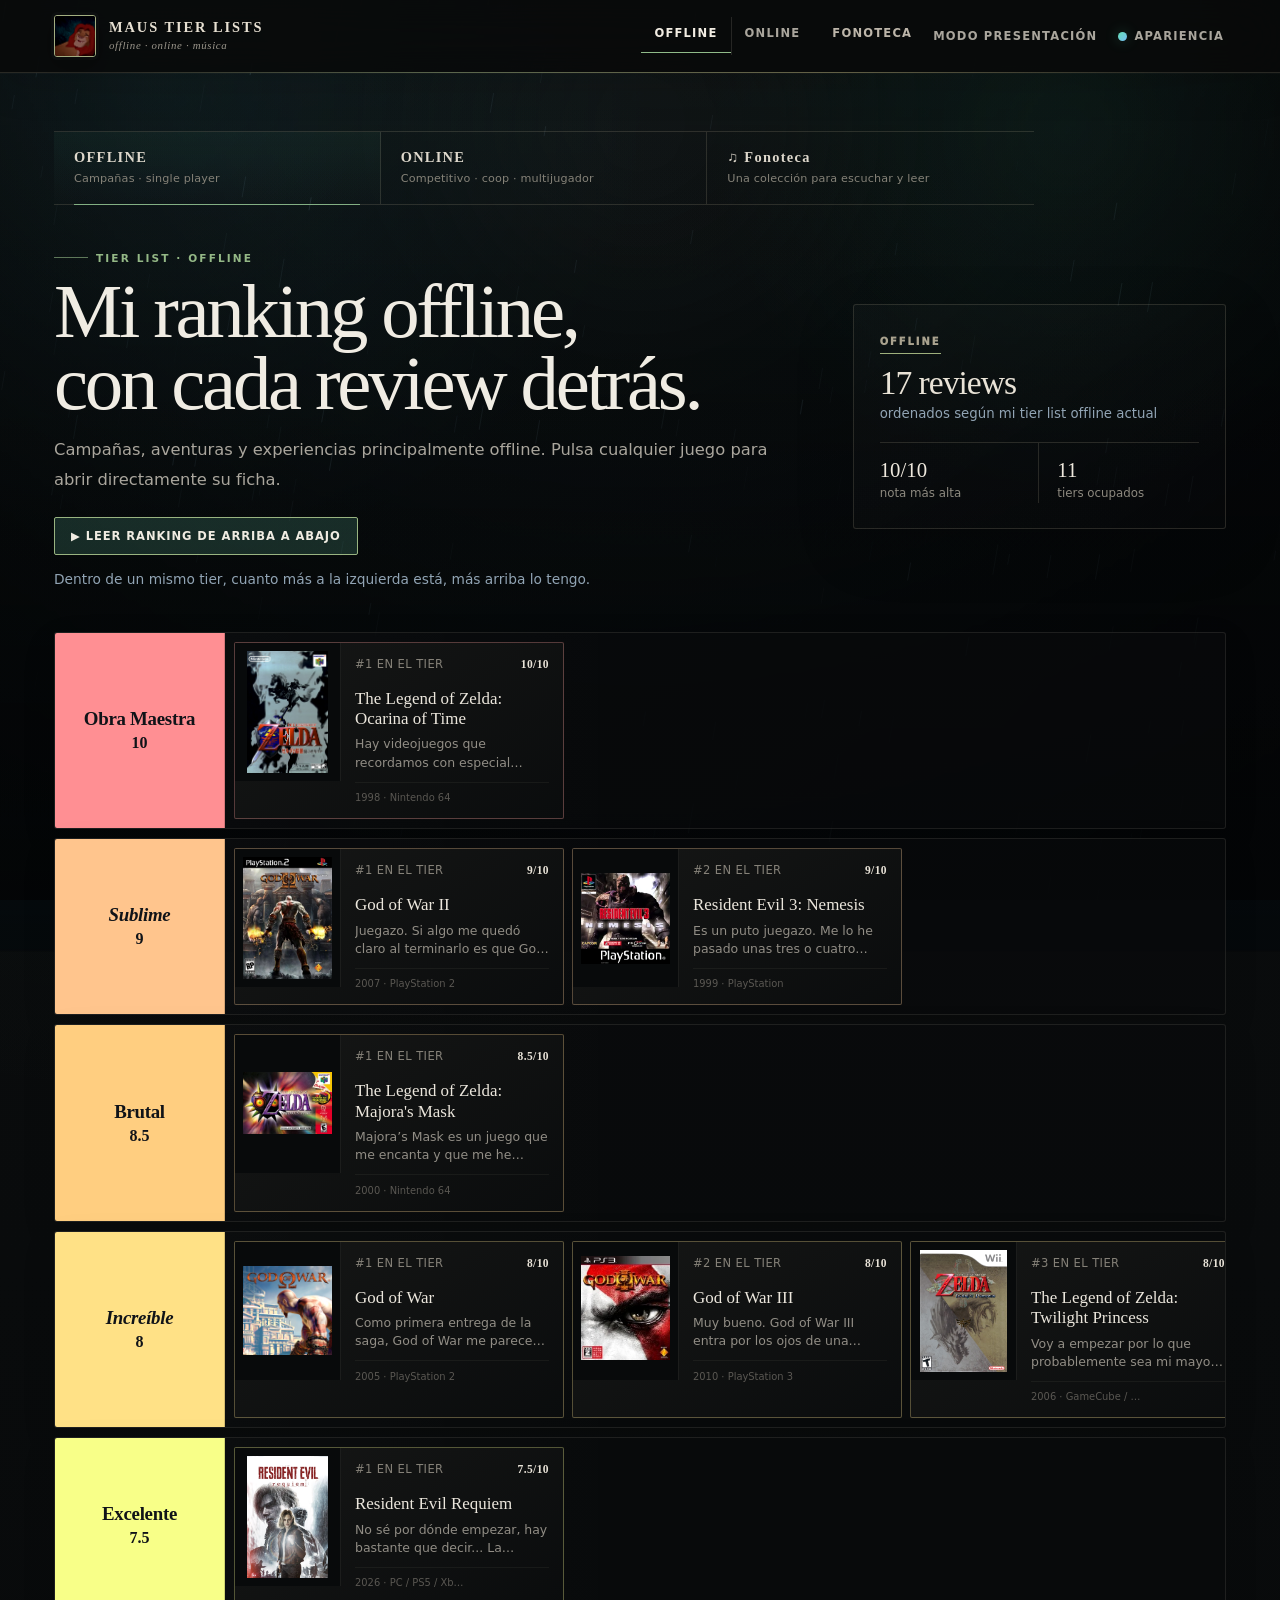
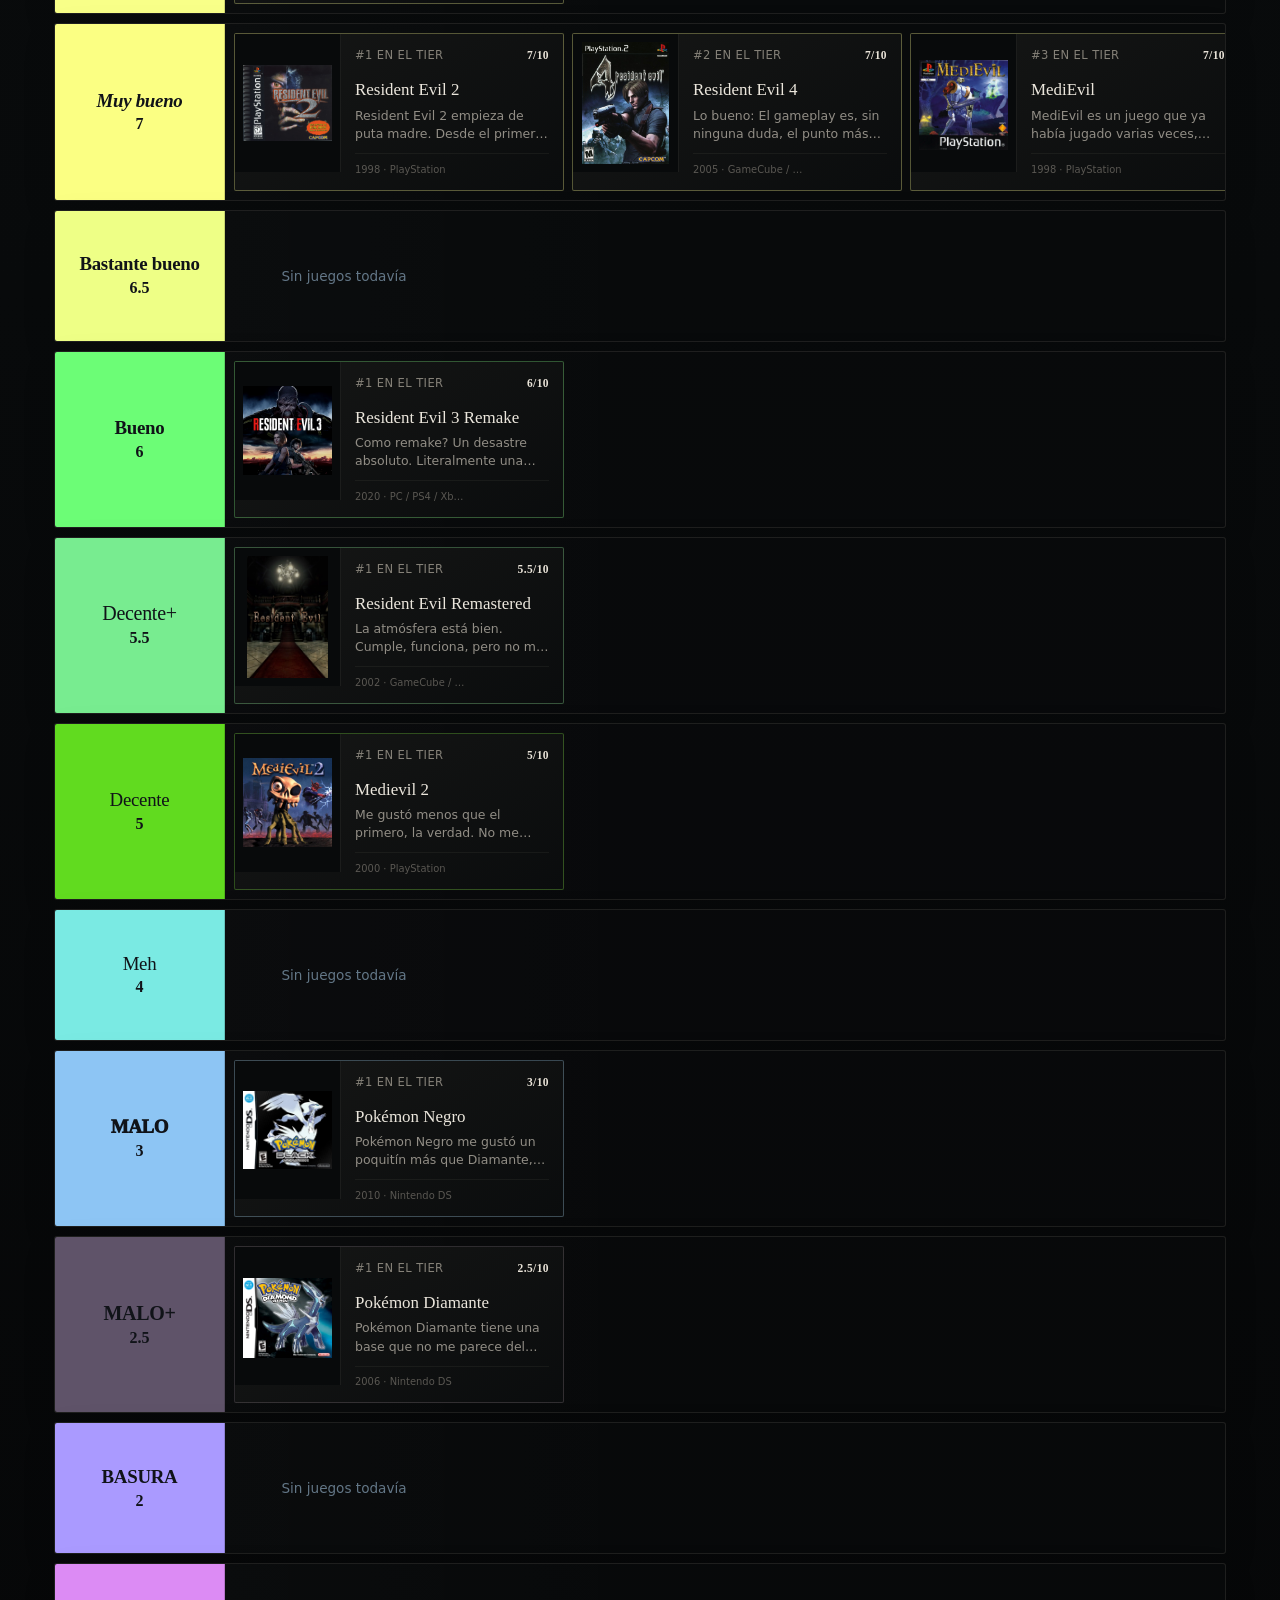
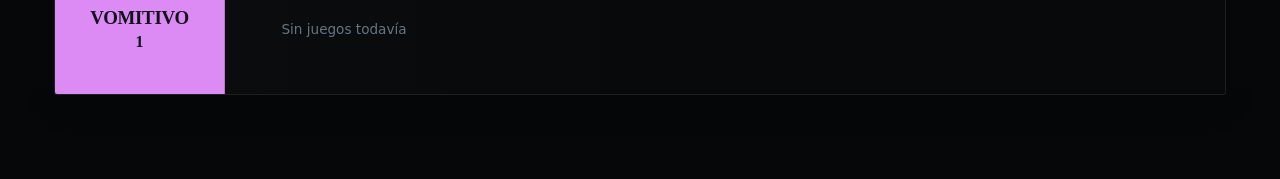
==== commit 2bd0286f: "Editor: publica v5.6.33" ====
--- a/index.html
+++ b/index.html
@@ -21,12 +21,12 @@
   <meta name="twitter:title" content="Tier List de Maus">
   <meta name="twitter:description" content="Videojuegos, críticas y músicas que se quedan conmigo.">
   <meta name="twitter:image" content="https://eqmaus.github.io/maus-tierlist/social-preview-v4.6.3.jpg">
-  <title>Tier List de Maus — v5.6.32</title>
+  <title>Tier List de Maus — v5.6.33</title>
   <script>
     // Comprueba la versión publicada sin usar la caché del navegador.
     // Si hay una build nueva, abre la misma página con ?v=X para forzar
     // un documento HTML fresco y conserva la sección actual (#tierlist, etc.).
-    window.MAUS_BUILD_VERSION = '5.6.32';
+    window.MAUS_BUILD_VERSION = '5.6.33';
     window.MAUS_CHECK_LATEST_BUILD = function () {
       var currentBuild = window.MAUS_BUILD_VERSION;
       var versionUrl = new URL('./version.json', document.baseURI);
@@ -74,11 +74,11 @@
       if (event.persisted) window.MAUS_CHECK_LATEST_BUILD();
     });
   </script>
-  <link rel="stylesheet" href="css/styles.css?v=5.6.32">
-  <link rel="stylesheet" href="css/review-shared.css?v=5.6.32">
-  <link rel="stylesheet" href="css/smash-music-sync.css?v=5.6.32">
-  <link rel="stylesheet" href="css/effects.css?v=5.6.32">
-  <link rel="stylesheet" href="css/music-library.css?v=5.6.32">
+  <link rel="stylesheet" href="css/styles.css?v=5.6.33">
+  <link rel="stylesheet" href="css/review-shared.css?v=5.6.33">
+  <link rel="stylesheet" href="css/smash-music-sync.css?v=5.6.33">
+  <link rel="stylesheet" href="css/effects.css?v=5.6.33">
+  <link rel="stylesheet" href="css/music-library.css?v=5.6.33">
 </head>
 <body data-scene="default">
   <canvas id="stormCanvas" class="storm-canvas" aria-hidden="true"></canvas>
@@ -197,16 +197,16 @@
 
   <div id="saveToast" class="save-toast" hidden>Guardado</div>
 
-  <script src="js/content-model.js?v=5.6.32"></script>
-  <script src="js/content-data.js?v=5.6.32"></script>
-  <script src="js/music-library.js?v=5.6.32"></script>
-  <script src="js/effects.js?v=5.6.32"></script>
-  <script src="js/site-data.js?v=5.6.32"></script>
-  <script src="js/theme-music.js?v=5.6.32"></script>
-  <script src="js/review-renderer.js?v=5.6.32"></script>
-  <script src="js/smash-music-sync.js?v=5.6.32"></script>
+  <script src="js/content-model.js?v=5.6.33"></script>
+  <script src="js/content-data.js?v=5.6.33"></script>
+  <script src="js/music-library.js?v=5.6.33"></script>
+  <script src="js/effects.js?v=5.6.33"></script>
+  <script src="js/site-data.js?v=5.6.33"></script>
+  <script src="js/theme-music.js?v=5.6.33"></script>
+  <script src="js/review-renderer.js?v=5.6.33"></script>
+  <script src="js/smash-music-sync.js?v=5.6.33"></script>
   <script src="https://challenges.cloudflare.com/turnstile/v0/api.js?render=explicit" async defer></script>
-  <script src="js/app.js?v=5.6.32"></script>
-  <script src="js/storm.js?v=5.6.32"></script>
+  <script src="js/app.js?v=5.6.33"></script>
+  <script src="js/storm.js?v=5.6.33"></script>
 </body>
 </html>
